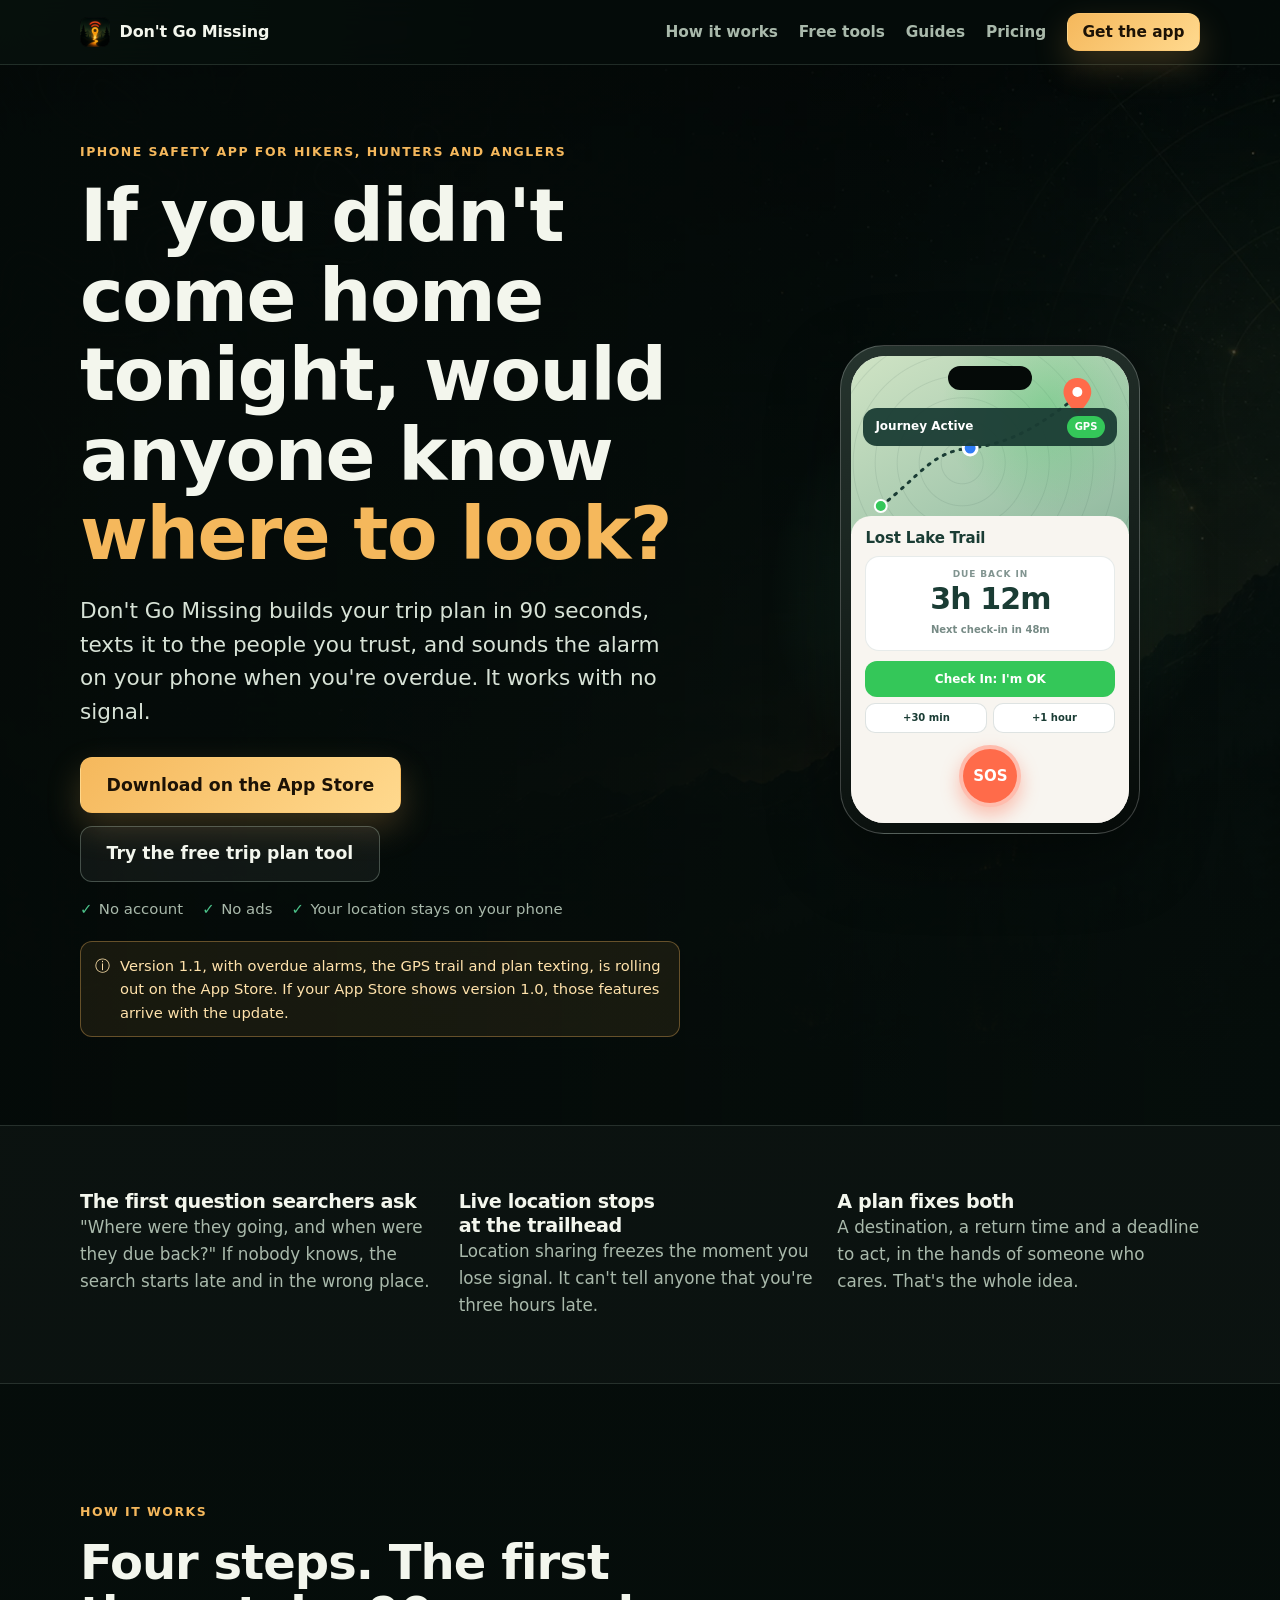
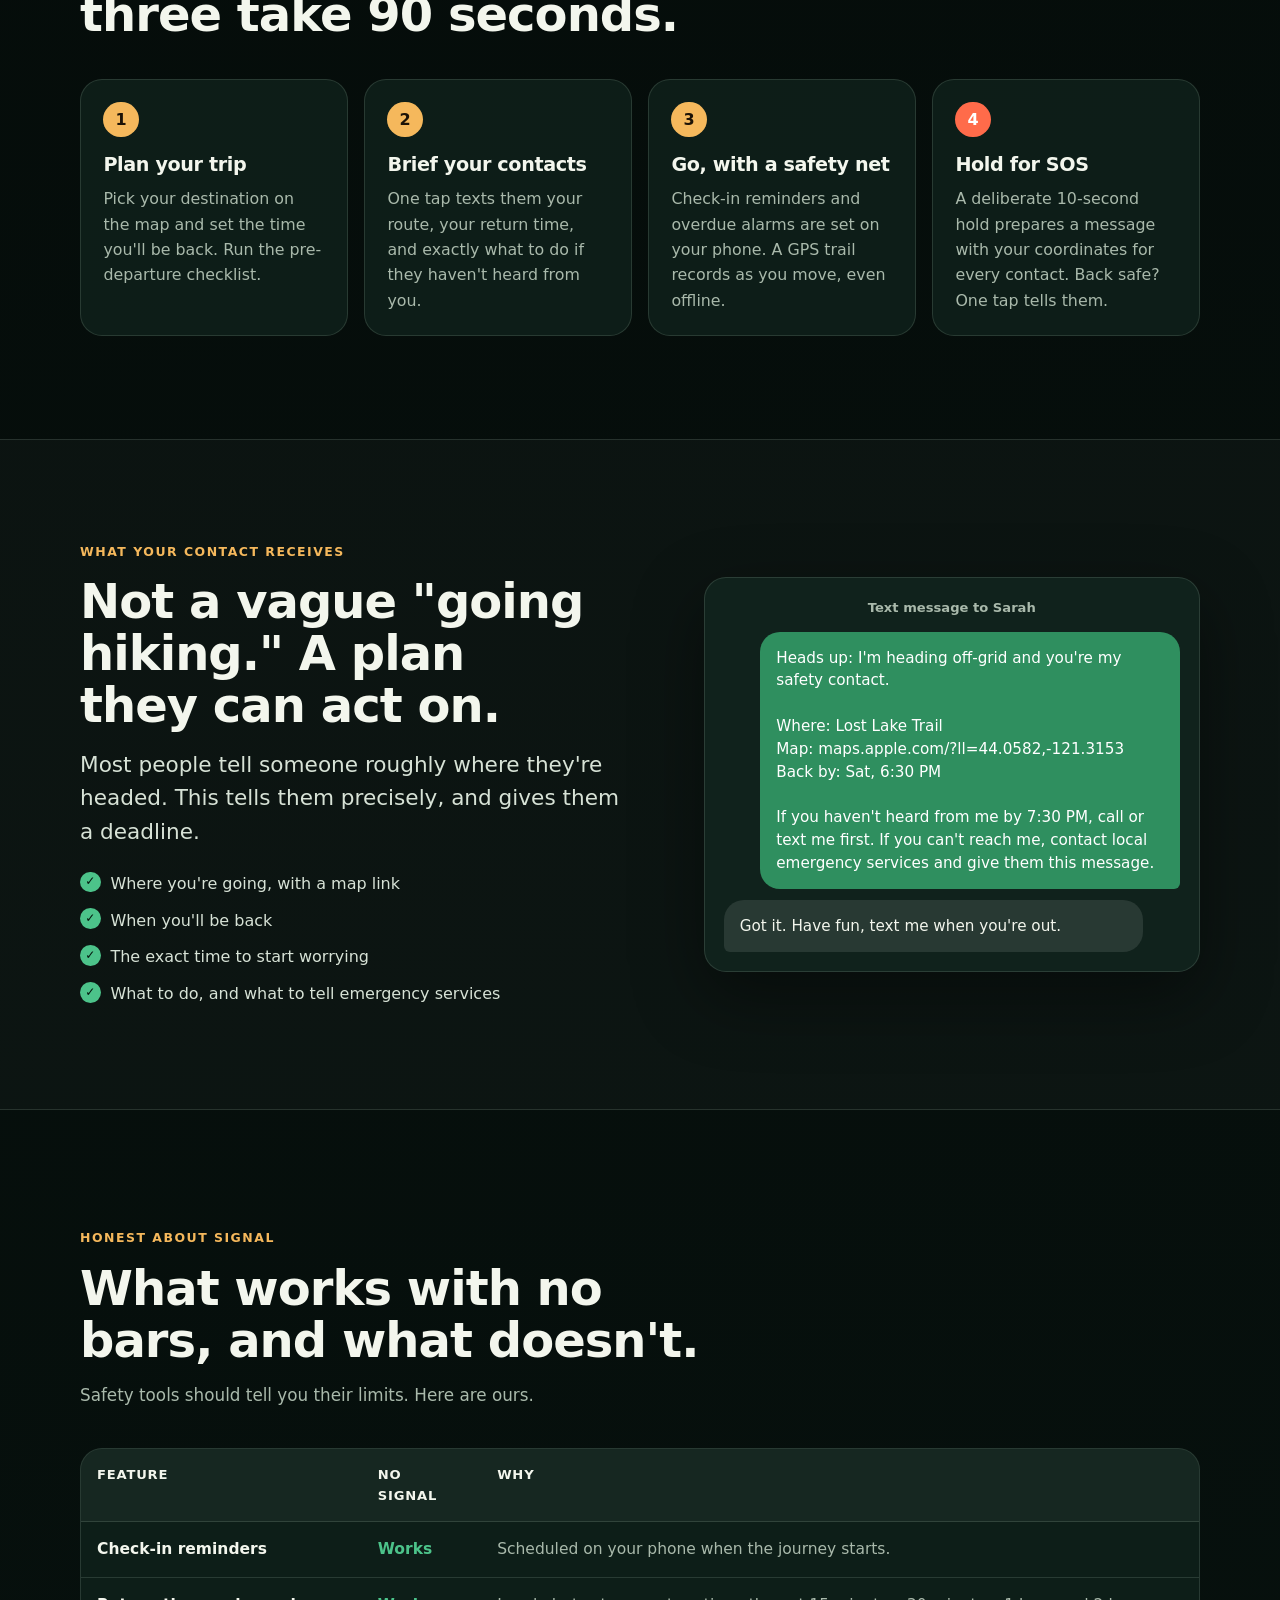
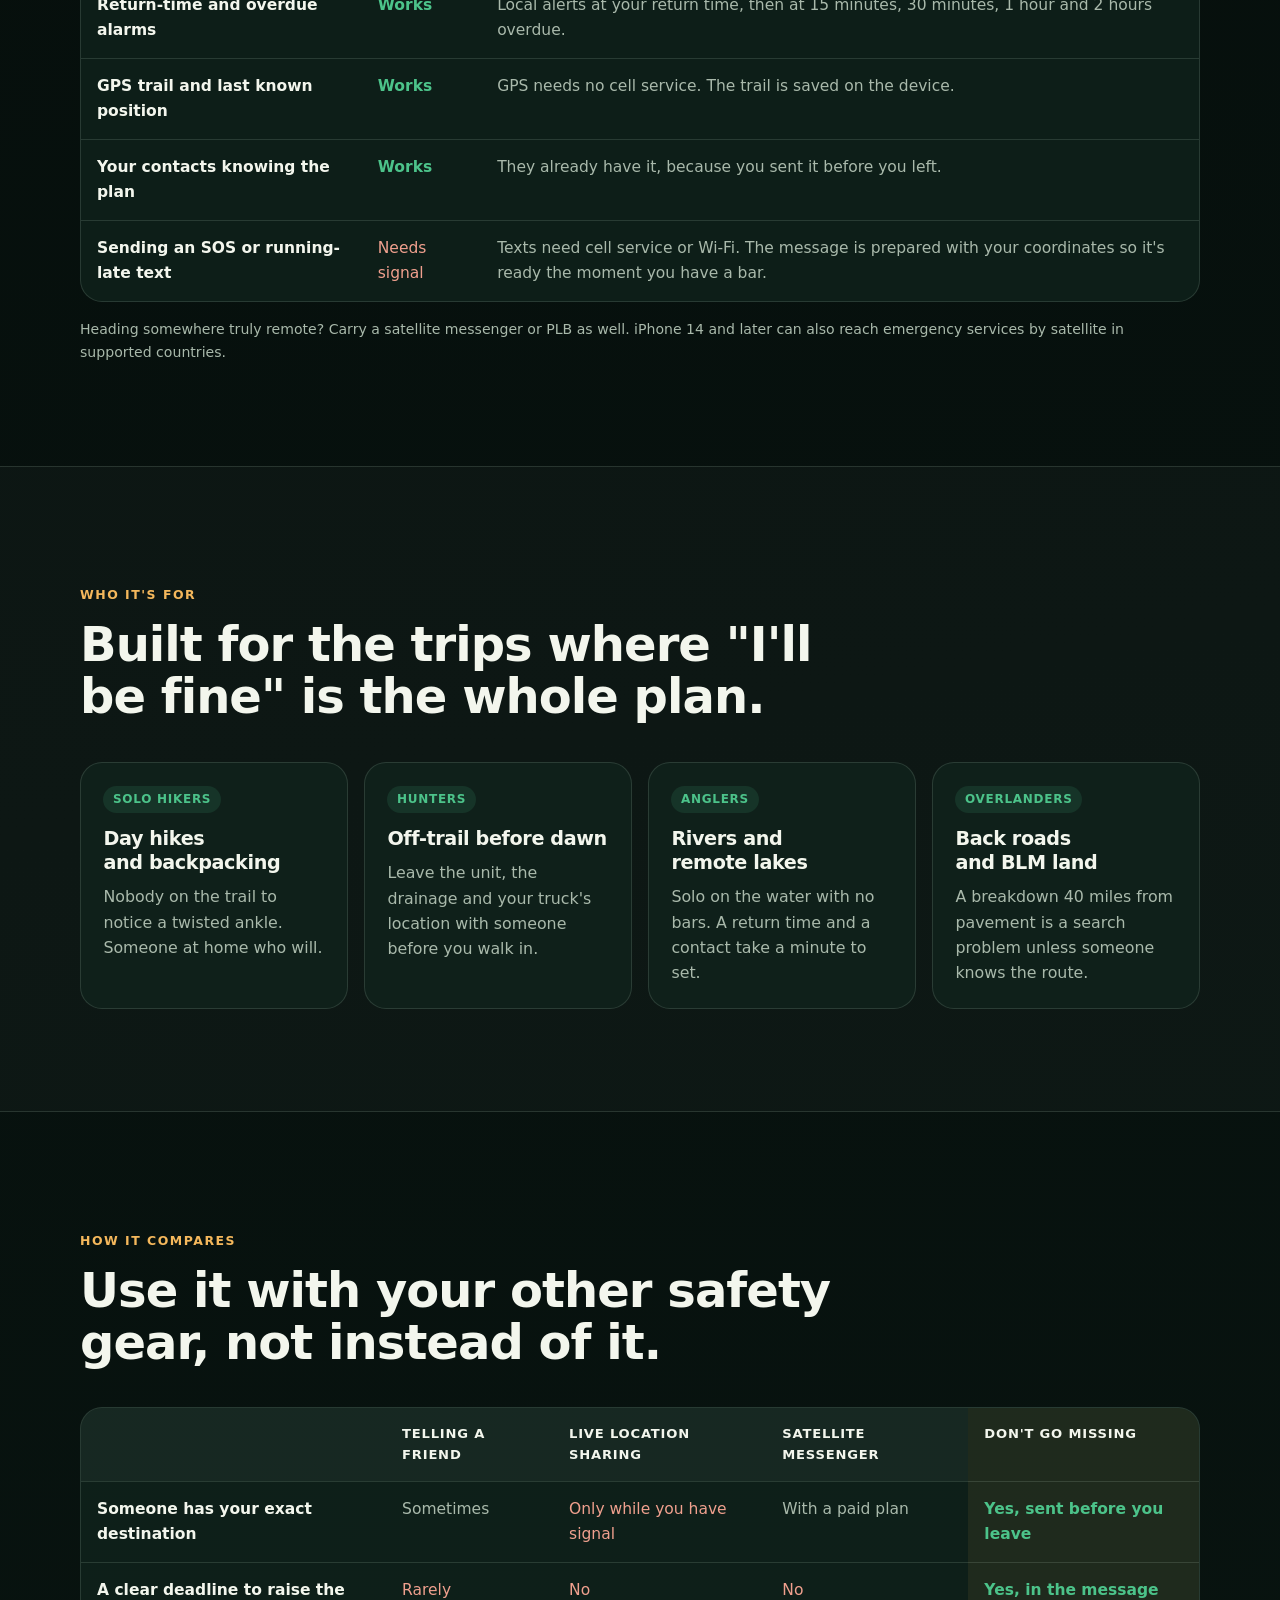
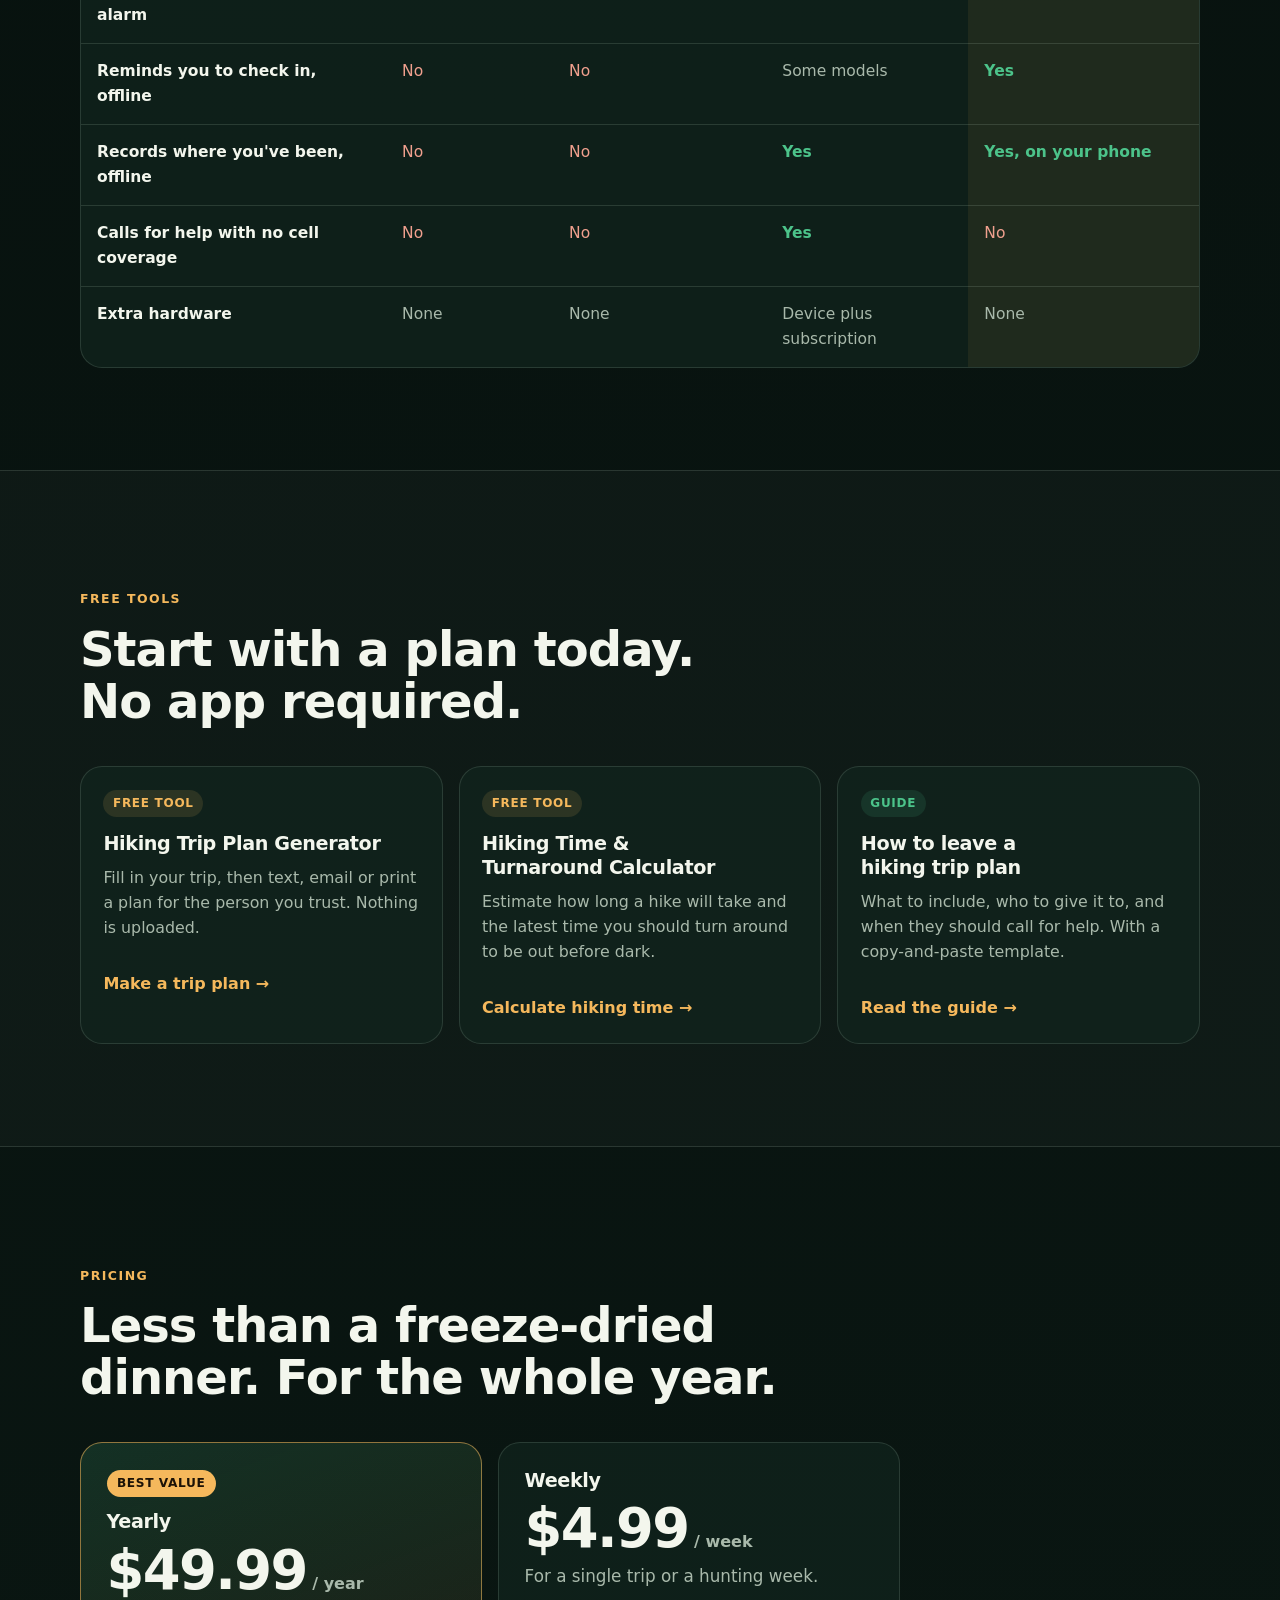
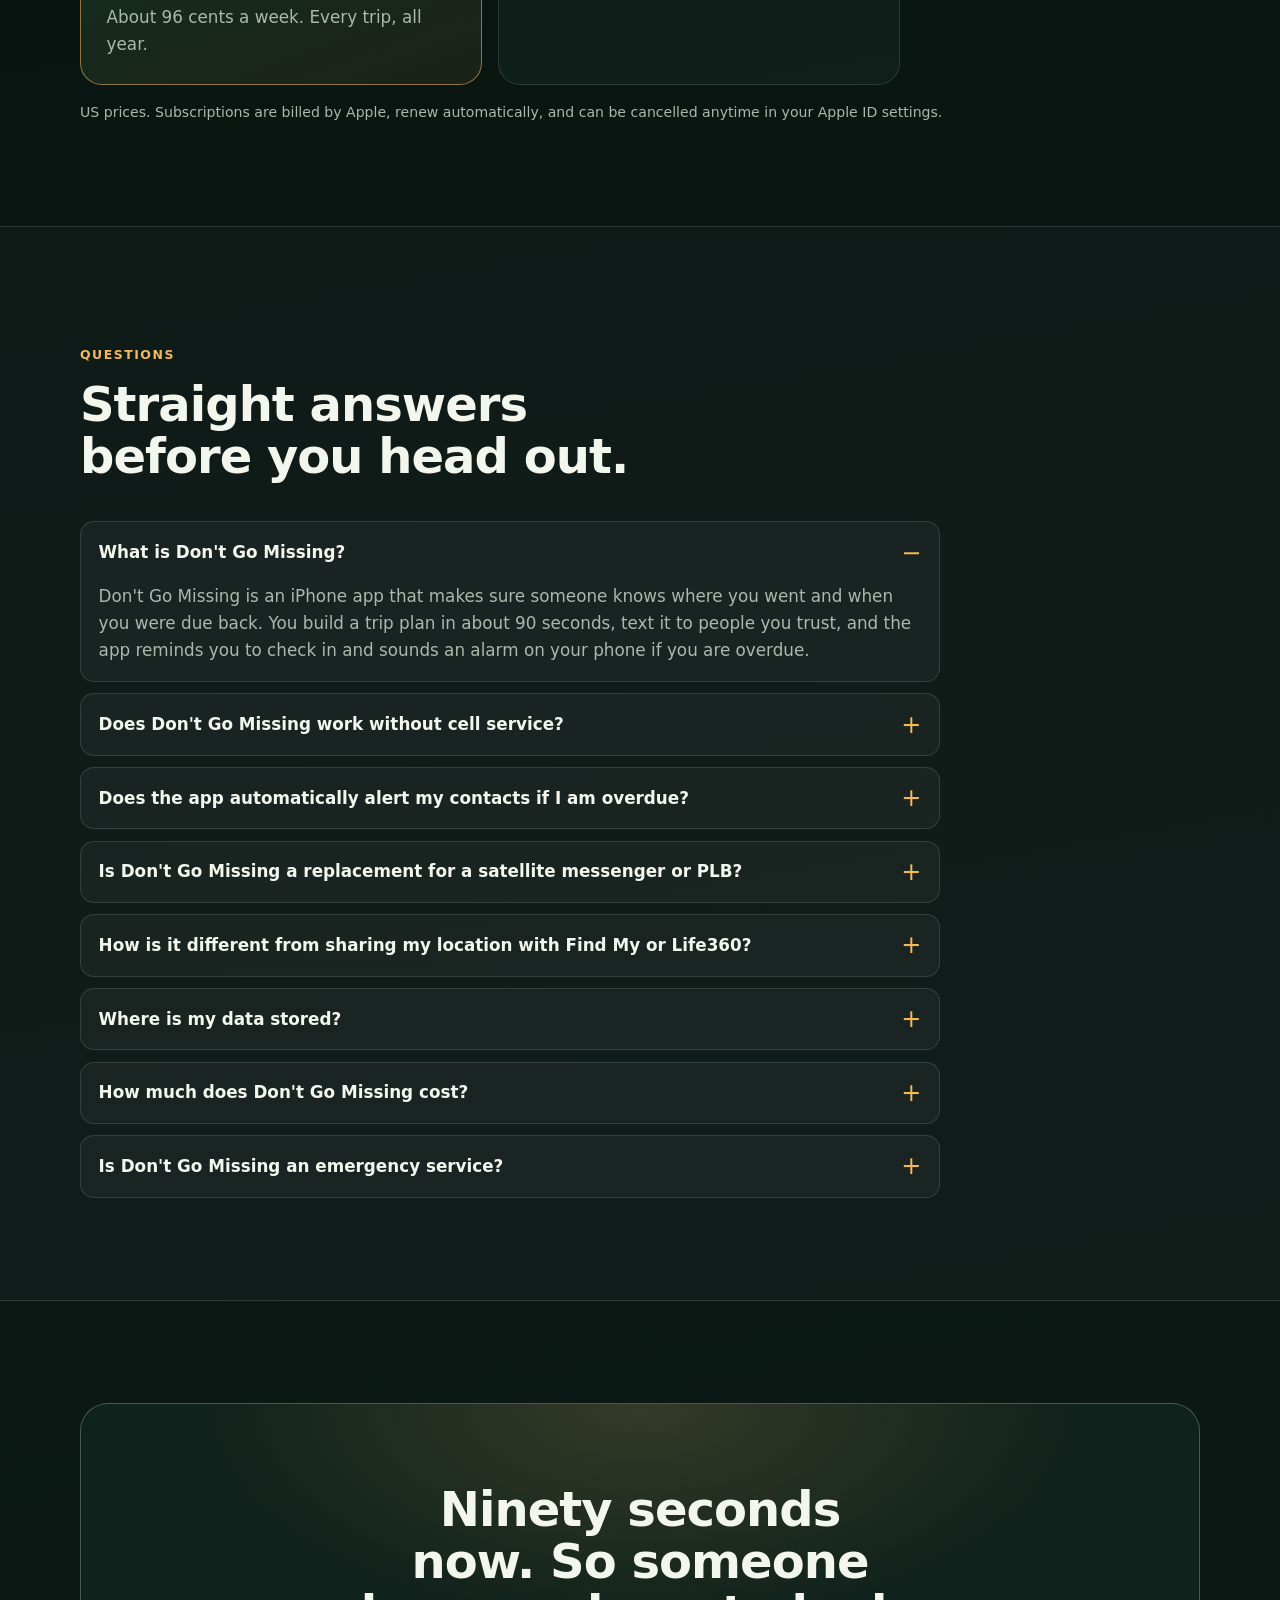
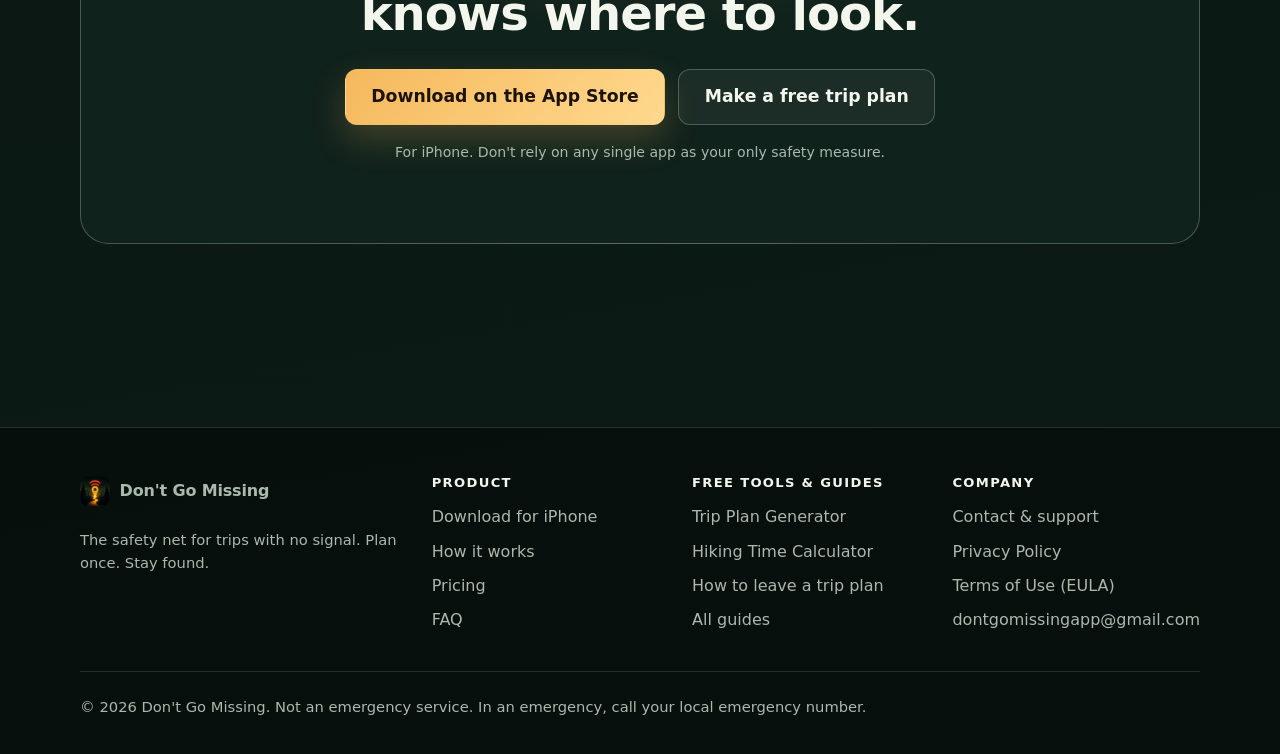
==== index.html @ 546dfff6 "Redesign site, add free tools, first guide, and SEO/AEO foundations - New landing page: benefit-led " ====
<!doctype html>
<html lang="en">
<head>
  <meta charset="utf-8">
  <meta name="viewport" content="width=device-width, initial-scale=1">
  <title>Don't Go Missing: Hiking Safety App with Trip Plans &amp; Overdue Alarms</title>
  <meta name="description" content="Build a trip plan in 90 seconds, text it to people you trust, and get overdue alarms that work with no signal. The iPhone safety app for hikers and hunters.">
  <link rel="canonical" href="https://dontgomissing.com/">
  <meta name="apple-itunes-app" content="app-id=6768712827">
  <meta property="og:site_name" content="Don't Go Missing">
  <meta property="og:title" content="Don't Go Missing: the safety net for trips with no signal">
  <meta property="og:description" content="A 90-second trip plan, texted to the people you trust, with overdue alarms that work offline.">
  <meta property="og:type" content="website">
  <meta property="og:url" content="https://dontgomissing.com/">
  <meta property="og:image" content="https://dontgomissing.com/assets/og-preview.webp">
  <meta property="og:image:width" content="1200">
  <meta property="og:image:height" content="630">
  <meta property="og:image:alt" content="Dark forest trailhead at dusk with a glowing safety beacon">
  <meta name="twitter:card" content="summary_large_image">
  <meta name="twitter:title" content="Don't Go Missing: the safety net for trips with no signal">
  <meta name="twitter:description" content="A 90-second trip plan, texted to the people you trust, with overdue alarms that work offline.">
  <meta name="twitter:image" content="https://dontgomissing.com/assets/og-preview.webp">
  <meta name="theme-color" content="#07110e">
  <link rel="icon" href="/assets/favicon.svg" type="image/svg+xml">
  <link rel="apple-touch-icon" href="/assets/app-icon-180.png">
  <link rel="preload" href="/assets/hero-wilderness-background.webp" as="image" type="image/webp">
  <link rel="stylesheet" href="/assets/styles.css">
  <script type="application/ld+json">
  {
    "@context": "https://schema.org",
    "@graph": [
      {
        "@type": "Organization",
        "@id": "https://dontgomissing.com/#org",
        "name": "Don't Go Missing",
        "url": "https://dontgomissing.com/",
        "logo": "https://dontgomissing.com/assets/app-icon-180.png",
        "email": "dontgomissingapp@gmail.com"
      },
      {
        "@type": "WebSite",
        "@id": "https://dontgomissing.com/#website",
        "name": "Don't Go Missing",
        "url": "https://dontgomissing.com/",
        "publisher": { "@id": "https://dontgomissing.com/#org" }
      },
      {
        "@type": "MobileApplication",
        "@id": "https://dontgomissing.com/#app",
        "name": "Don't Go Missing",
        "operatingSystem": "iOS",
        "applicationCategory": "TravelApplication",
        "description": "An iPhone safety app for hikers, hunters, anglers and off-grid travelers. Build a trip plan, text it to trusted contacts, get check-in reminders and overdue alarms that work without signal, record a GPS trail on the phone, and prepare an SOS message with your coordinates.",
        "url": "https://dontgomissing.com/",
        "downloadUrl": "https://apps.apple.com/us/app/dont-go-missing/id6768712827",
        "installUrl": "https://apps.apple.com/us/app/dont-go-missing/id6768712827",
        "publisher": { "@id": "https://dontgomissing.com/#org" },
        "offers": [
          { "@type": "Offer", "price": "4.99", "priceCurrency": "USD", "description": "Weekly subscription" },
          { "@type": "Offer", "price": "49.99", "priceCurrency": "USD", "description": "Yearly subscription" }
        ]
      },
      {
        "@type": "FAQPage",
        "mainEntity": [
          {
            "@type": "Question",
            "name": "What is Don't Go Missing?",
            "acceptedAnswer": { "@type": "Answer", "text": "Don't Go Missing is an iPhone app that makes sure someone knows where you went and when you were due back. You build a trip plan in about 90 seconds, text it to people you trust, and the app reminds you to check in and sounds an alarm on your phone if you are overdue." }
          },
          {
            "@type": "Question",
            "name": "Does Don't Go Missing work without cell service?",
            "acceptedAnswer": { "@type": "Answer", "text": "Yes for everything on your phone: check-in reminders, the return-time alarm, overdue alerts and the GPS trail are stored and scheduled on the device, so they work with no signal. Sending a text message to your contacts, including an SOS, needs cell service or Wi-Fi." }
          },
          {
            "@type": "Question",
            "name": "Does the app automatically alert my contacts if I am overdue?",
            "acceptedAnswer": { "@type": "Answer", "text": "No. The app has no servers, and iOS does not let apps send text messages silently. Instead, your contacts receive your plan before you leave, including the exact time to start worrying and what to do. If that time passes without hearing from you, they act. Your phone also alerts you so you can check in, extend, or send a running-late text." }
          },
          {
            "@type": "Question",
            "name": "Is Don't Go Missing a replacement for a satellite messenger or PLB?",
            "acceptedAnswer": { "@type": "Answer", "text": "No. A satellite messenger or personal locator beacon can call for help from places with no cell coverage, and this app cannot. Don't Go Missing covers the other half of the problem: making sure someone knows your plan and notices when you are late. Use both on remote trips." }
          },
          {
            "@type": "Question",
            "name": "How is it different from sharing my location with Find My or Life360?",
            "acceptedAnswer": { "@type": "Answer", "text": "Live location sharing stops updating the moment you lose signal, and it does not tell anyone when you were supposed to be back. Don't Go Missing gives your contacts a plan with a destination, a return time and a deadline to act, and it keeps a GPS trail on your phone while you are offline." }
          },
          {
            "@type": "Question",
            "name": "Where is my data stored?",
            "acceptedAnswer": { "@type": "Answer", "text": "On your iPhone. There is no account and no cloud sync. Your trips, contacts and GPS trail stay on the device unless you choose to send a message." }
          },
          {
            "@type": "Question",
            "name": "How much does Don't Go Missing cost?",
            "acceptedAnswer": { "@type": "Answer", "text": "Don't Go Missing is a subscription: $4.99 per week or $49.99 per year in the United States. Billing is handled by Apple and you can cancel anytime in your Apple ID subscription settings." }
          },
          {
            "@type": "Question",
            "name": "Is Don't Go Missing an emergency service?",
            "acceptedAnswer": { "@type": "Answer", "text": "No. It is a planning and alerting tool, not an emergency service, and it cannot guarantee rescue. In an emergency with signal, call your local emergency number first." }
          }
        ]
      }
    ]
  }
  </script>
</head>
<body class="has-sticky-cta">
  <a class="skip-link" href="#main">Skip to content</a>

  <header class="site-header">
    <div class="wrap">
      <a class="brand" href="/" aria-label="Don't Go Missing home">
        <img src="/assets/app-icon-80.png" alt="" width="30" height="30">
        <span>Don't Go Missing</span>
      </a>
      <nav class="nav" aria-label="Primary">
        <a href="#how">How it works</a>
        <a href="/tools/">Free tools</a>
        <a href="/guides/">Guides</a>
        <a href="#pricing">Pricing</a>
        <a class="button button-primary button-small" href="https://apps.apple.com/us/app/dont-go-missing/id6768712827">Get the app</a>
      </nav>
    </div>
  </header>

  <main id="main">
    <section class="hero">
      <div class="wrap">
        <div>
          <p class="eyebrow">iPhone safety app for hikers, hunters and anglers</p>
          <h1>If you didn't come home tonight, would anyone know <em>where to look?</em></h1>
          <p class="lead">Don't Go Missing builds your trip plan in 90 seconds, texts it to the people you trust, and sounds the alarm on your phone when you're overdue. It works with no signal.</p>
          <div class="cta-row">
            <a class="button button-primary button-large" href="https://apps.apple.com/us/app/dont-go-missing/id6768712827">Download on the App Store</a>
            <a class="button button-secondary button-large" href="/tools/trip-plan/">Try the free trip plan tool</a>
          </div>
          <ul class="trust-line">
            <li>No account</li>
            <li>No ads</li>
            <li>Your location stays on your phone</li>
          </ul>
          <p class="release-note"><span aria-hidden="true">&#9432;</span><span>Version 1.1, with overdue alarms, the GPS trail and plan texting, is rolling out on the App Store. If your App Store shows version 1.0, those features arrive with the update.</span></p>
        </div>

        <div class="phone-stage" role="img" aria-label="The app during a journey: a countdown showing due back in 3 hours 12 minutes, a check-in button, buttons to add time, and a hold-to-send SOS button">
          <div class="phone" aria-hidden="true">
            <div class="app-screen">
              <div class="app-map">
                <svg viewBox="0 0 280 178" fill="none" preserveAspectRatio="none">
                  <path d="M30 150 C 70 120, 80 96, 120 92 S 190 70, 228 40" stroke="#1a3c34" stroke-width="3" stroke-dasharray="2 7" stroke-linecap="round"/>
                  <circle cx="30" cy="150" r="6" fill="#34c759" stroke="#fff" stroke-width="2"/>
                  <circle cx="120" cy="92" r="7" fill="#2f7cf6" stroke="#fff" stroke-width="3"/>
                  <path d="M228 22c-8 0-14 6-14 14 0 10 14 22 14 22s14-12 14-22c0-8-6-14-14-14z" fill="#ff6b4a"/>
                  <circle cx="228" cy="36" r="5" fill="#fff"/>
                </svg>
                <div class="app-pill"><span>Journey Active</span><span>GPS</span></div>
              </div>
              <div class="app-sheet">
                <h4>Lost Lake Trail</h4>
                <div class="app-countdown">
                  <small>Due back in</small>
                  <b>3h 12m</b>
                  <span>Next check-in in 48m</span>
                </div>
                <div class="app-btn">Check In: I'm OK</div>
                <div class="app-row"><div>+30 min</div><div>+1 hour</div></div>
                <div class="app-sos">SOS</div>
              </div>
            </div>
          </div>
        </div>
      </div>
    </section>

    <section class="section-tight band">
      <div class="wrap grid grid-3">
        <div>
          <h3>The first question searchers ask</h3>
          <p>"Where were they going, and when were they due back?" If nobody knows, the search starts late and in the wrong place.</p>
        </div>
        <div>
          <h3>Live location stops at the trailhead</h3>
          <p>Location sharing freezes the moment you lose signal. It can't tell anyone that you're three hours late.</p>
        </div>
        <div>
          <h3>A plan fixes both</h3>
          <p>A destination, a return time and a deadline to act, in the hands of someone who cares. That's the whole idea.</p>
        </div>
      </div>
    </section>

    <section class="section" id="how">
      <div class="wrap">
        <div class="section-heading">
          <p class="eyebrow">How it works</p>
          <h2>Four steps. The first three take 90 seconds.</h2>
        </div>
        <div class="grid grid-4">
          <article class="card">
            <span class="step-number">1</span>
            <h3>Plan your trip</h3>
            <p>Pick your destination on the map and set the time you'll be back. Run the pre-departure checklist.</p>
          </article>
          <article class="card">
            <span class="step-number">2</span>
            <h3>Brief your contacts</h3>
            <p>One tap texts them your route, your return time, and exactly what to do if they haven't heard from you.</p>
          </article>
          <article class="card">
            <span class="step-number">3</span>
            <h3>Go, with a safety net</h3>
            <p>Check-in reminders and overdue alarms are set on your phone. A GPS trail records as you move, even offline.</p>
          </article>
          <article class="card">
            <span class="step-number red">4</span>
            <h3>Hold for SOS</h3>
            <p>A deliberate 10-second hold prepares a message with your coordinates for every contact. Back safe? One tap tells them.</p>
          </article>
        </div>
      </div>
    </section>

    <section class="section band">
      <div class="wrap split">
        <div>
          <p class="eyebrow">What your contact receives</p>
          <h2>Not a vague "going hiking." A plan they can act on.</h2>
          <p class="lead" style="margin-top:1rem">Most people tell someone roughly where they're headed. This tells them precisely, and gives them a deadline.</p>
          <ul class="check-list">
            <li>Where you're going, with a map link</li>
            <li>When you'll be back</li>
            <li>The exact time to start worrying</li>
            <li>What to do, and what to tell emergency services</li>
          </ul>
        </div>
        <div class="message-demo" role="img" aria-label="Example text message sent to a trusted contact with destination, map link, return time and instructions">
          <p class="meta">Text message to Sarah</p>
          <div class="bubble">Heads up: I'm heading off-grid and you're my safety contact.

Where: Lost Lake Trail
Map: maps.apple.com/?ll=44.0582,-121.3153
Back by: Sat, 6:30 PM

If you haven't heard from me by 7:30 PM, call or text me first. If you can't reach me, contact local emergency services and give them this message.</div>
          <div class="bubble reply">Got it. Have fun, text me when you're out.</div>
        </div>
      </div>
    </section>

    <section class="section">
      <div class="wrap">
        <div class="section-heading">
          <p class="eyebrow">Honest about signal</p>
          <h2>What works with no bars, and what doesn't.</h2>
          <p>Safety tools should tell you their limits. Here are ours.</p>
        </div>
        <div class="table-scroll">
          <table>
            <thead>
              <tr><th scope="col">Feature</th><th scope="col">No signal</th><th scope="col">Why</th></tr>
            </thead>
            <tbody>
              <tr><th scope="row">Check-in reminders</th><td class="yes">Works</td><td>Scheduled on your phone when the journey starts.</td></tr>
              <tr><th scope="row">Return-time and overdue alarms</th><td class="yes">Works</td><td>Local alerts at your return time, then at 15 minutes, 30 minutes, 1 hour and 2 hours overdue.</td></tr>
              <tr><th scope="row">GPS trail and last known position</th><td class="yes">Works</td><td>GPS needs no cell service. The trail is saved on the device.</td></tr>
              <tr><th scope="row">Your contacts knowing the plan</th><td class="yes">Works</td><td>They already have it, because you sent it before you left.</td></tr>
              <tr><th scope="row">Sending an SOS or running-late text</th><td class="no">Needs signal</td><td>Texts need cell service or Wi-Fi. The message is prepared with your coordinates so it's ready the moment you have a bar.</td></tr>
            </tbody>
          </table>
        </div>
        <p class="fine-print" style="margin-top:1rem">Heading somewhere truly remote? Carry a satellite messenger or PLB as well. iPhone 14 and later can also reach emergency services by satellite in supported countries.</p>
      </div>
    </section>

    <section class="section band">
      <div class="wrap">
        <div class="section-heading">
          <p class="eyebrow">Who it's for</p>
          <h2>Built for the trips where "I'll be fine" is the whole plan.</h2>
        </div>
        <div class="grid grid-4">
          <article class="card">
            <span class="tag">Solo hikers</span>
            <h3>Day hikes and backpacking</h3>
            <p>Nobody on the trail to notice a twisted ankle. Someone at home who will.</p>
          </article>
          <article class="card">
            <span class="tag">Hunters</span>
            <h3>Off-trail before dawn</h3>
            <p>Leave the unit, the drainage and your truck's location with someone before you walk in.</p>
          </article>
          <article class="card">
            <span class="tag">Anglers</span>
            <h3>Rivers and remote lakes</h3>
            <p>Solo on the water with no bars. A return time and a contact take a minute to set.</p>
          </article>
          <article class="card">
            <span class="tag">Overlanders</span>
            <h3>Back roads and BLM land</h3>
            <p>A breakdown 40 miles from pavement is a search problem unless someone knows the route.</p>
          </article>
        </div>
      </div>
    </section>

    <section class="section">
      <div class="wrap">
        <div class="section-heading">
          <p class="eyebrow">How it compares</p>
          <h2>Use it with your other safety gear, not instead of it.</h2>
        </div>
        <div class="table-scroll">
          <table>
            <thead>
              <tr>
                <th scope="col"></th>
                <th scope="col">Telling a friend</th>
                <th scope="col">Live location sharing</th>
                <th scope="col">Satellite messenger</th>
                <th scope="col" class="highlight">Don't Go Missing</th>
              </tr>
            </thead>
            <tbody>
              <tr><th scope="row">Someone has your exact destination</th><td>Sometimes</td><td class="no">Only while you have signal</td><td>With a paid plan</td><td class="yes highlight">Yes, sent before you leave</td></tr>
              <tr><th scope="row">A clear deadline to raise the alarm</th><td class="no">Rarely</td><td class="no">No</td><td class="no">No</td><td class="yes highlight">Yes, in the message</td></tr>
              <tr><th scope="row">Reminds you to check in, offline</th><td class="no">No</td><td class="no">No</td><td>Some models</td><td class="yes highlight">Yes</td></tr>
              <tr><th scope="row">Records where you've been, offline</th><td class="no">No</td><td class="no">No</td><td class="yes">Yes</td><td class="yes highlight">Yes, on your phone</td></tr>
              <tr><th scope="row">Calls for help with no cell coverage</th><td class="no">No</td><td class="no">No</td><td class="yes">Yes</td><td class="no highlight">No</td></tr>
              <tr><th scope="row">Extra hardware</th><td>None</td><td>None</td><td>Device plus subscription</td><td class="highlight">None</td></tr>
            </tbody>
          </table>
        </div>
      </div>
    </section>

    <section class="section band">
      <div class="wrap">
        <div class="section-heading">
          <p class="eyebrow">Free tools</p>
          <h2>Start with a plan today. No app required.</h2>
        </div>
        <div class="grid grid-3">
          <a class="card card-link" href="/tools/trip-plan/">
            <span class="tag amber">Free tool</span>
            <h3>Hiking Trip Plan Generator</h3>
            <p>Fill in your trip, then text, email or print a plan for the person you trust. Nothing is uploaded.</p>
            <span class="arrow">Make a trip plan &rarr;</span>
          </a>
          <a class="card card-link" href="/tools/hiking-time-calculator/">
            <span class="tag amber">Free tool</span>
            <h3>Hiking Time &amp; Turnaround Calculator</h3>
            <p>Estimate how long a hike will take and the latest time you should turn around to be out before dark.</p>
            <span class="arrow">Calculate hiking time &rarr;</span>
          </a>
          <a class="card card-link" href="/guides/hiking-trip-plan/">
            <span class="tag">Guide</span>
            <h3>How to leave a hiking trip plan</h3>
            <p>What to include, who to give it to, and when they should call for help. With a copy-and-paste template.</p>
            <span class="arrow">Read the guide &rarr;</span>
          </a>
        </div>
      </div>
    </section>

    <section class="section" id="pricing">
      <div class="wrap">
        <div class="section-heading">
          <p class="eyebrow">Pricing</p>
          <h2>Less than a freeze-dried dinner. For the whole year.</h2>
        </div>
        <div class="grid grid-2" style="max-width:820px">
          <article class="price-card featured">
            <p class="badge">Best value</p>
            <h3>Yearly</h3>
            <p class="price">$49.99<span> / year</span></p>
            <p>About 96 cents a week. Every trip, all year.</p>
          </article>
          <article class="price-card">
            <h3>Weekly</h3>
            <p class="price">$4.99<span> / week</span></p>
            <p>For a single trip or a hunting week.</p>
          </article>
        </div>
        <p class="fine-print" style="margin-top:1rem">US prices. Subscriptions are billed by Apple, renew automatically, and can be cancelled anytime in your Apple ID settings.</p>
      </div>
    </section>

    <section class="section band" id="faq">
      <div class="wrap">
        <div class="section-heading">
          <p class="eyebrow">Questions</p>
          <h2>Straight answers before you head out.</h2>
        </div>
        <div class="faq-list">
          <details open>
            <summary>What is Don't Go Missing?</summary>
            <p>Don't Go Missing is an iPhone app that makes sure someone knows where you went and when you were due back. You build a trip plan in about 90 seconds, text it to people you trust, and the app reminds you to check in and sounds an alarm on your phone if you are overdue.</p>
          </details>
          <details>
            <summary>Does Don't Go Missing work without cell service?</summary>
            <p>Yes for everything on your phone: check-in reminders, the return-time alarm, overdue alerts and the GPS trail are stored and scheduled on the device, so they work with no signal. Sending a text message to your contacts, including an SOS, needs cell service or Wi-Fi.</p>
          </details>
          <details>
            <summary>Does the app automatically alert my contacts if I am overdue?</summary>
            <p>No. The app has no servers, and iOS does not let apps send text messages silently. Instead, your contacts receive your plan before you leave, including the exact time to start worrying and what to do. If that time passes without hearing from you, they act. Your phone also alerts you so you can check in, extend, or send a running-late text.</p>
          </details>
          <details>
            <summary>Is Don't Go Missing a replacement for a satellite messenger or PLB?</summary>
            <p>No. A satellite messenger or personal locator beacon can call for help from places with no cell coverage, and this app cannot. Don't Go Missing covers the other half of the problem: making sure someone knows your plan and notices when you are late. Use both on remote trips.</p>
          </details>
          <details>
            <summary>How is it different from sharing my location with Find My or Life360?</summary>
            <p>Live location sharing stops updating the moment you lose signal, and it does not tell anyone when you were supposed to be back. Don't Go Missing gives your contacts a plan with a destination, a return time and a deadline to act, and it keeps a GPS trail on your phone while you are offline.</p>
          </details>
          <details>
            <summary>Where is my data stored?</summary>
            <p>On your iPhone. There is no account and no cloud sync. Your trips, contacts and GPS trail stay on the device unless you choose to send a message. Read the <a href="/privacy/">Privacy Policy</a>.</p>
          </details>
          <details>
            <summary>How much does Don't Go Missing cost?</summary>
            <p>Don't Go Missing is a subscription: $4.99 per week or $49.99 per year in the United States. Billing is handled by Apple and you can cancel anytime in your Apple ID subscription settings.</p>
          </details>
          <details>
            <summary>Is Don't Go Missing an emergency service?</summary>
            <p>No. It is a planning and alerting tool, not an emergency service, and it cannot guarantee rescue. In an emergency with signal, call your local emergency number first.</p>
          </details>
        </div>
      </div>
    </section>

    <section class="section">
      <div class="wrap">
        <div class="final-cta">
          <h2>Ninety seconds now. So someone knows where to look.</h2>
          <div class="cta-row">
            <a class="button button-primary button-large" href="https://apps.apple.com/us/app/dont-go-missing/id6768712827">Download on the App Store</a>
            <a class="button button-secondary button-large" href="/tools/trip-plan/">Make a free trip plan</a>
          </div>
          <p class="fine-print">For iPhone. Don't rely on any single app as your only safety measure.</p>
        </div>
      </div>
    </section>
  </main>

  <footer class="site-footer">
    <div class="wrap">
      <div class="footer-grid">
        <div>
          <a class="brand" href="/"><img src="/assets/app-icon-80.png" alt="" width="30" height="30"><span>Don't Go Missing</span></a>
          <p style="margin-top:0.9rem">The safety net for trips with no signal. Plan once. Stay found.</p>
        </div>
        <div>
          <h4>Product</h4>
          <ul>
            <li><a href="https://apps.apple.com/us/app/dont-go-missing/id6768712827">Download for iPhone</a></li>
            <li><a href="/#how">How it works</a></li>
            <li><a href="/#pricing">Pricing</a></li>
            <li><a href="/#faq">FAQ</a></li>
          </ul>
        </div>
        <div>
          <h4>Free tools &amp; guides</h4>
          <ul>
            <li><a href="/tools/trip-plan/">Trip Plan Generator</a></li>
            <li><a href="/tools/hiking-time-calculator/">Hiking Time Calculator</a></li>
            <li><a href="/guides/hiking-trip-plan/">How to leave a trip plan</a></li>
            <li><a href="/guides/">All guides</a></li>
          </ul>
        </div>
        <div>
          <h4>Company</h4>
          <ul>
            <li><a href="/contact/">Contact &amp; support</a></li>
            <li><a href="/privacy/">Privacy Policy</a></li>
            <li><a href="https://www.apple.com/legal/internet-services/itunes/dev/stdeula/">Terms of Use (EULA)</a></li>
            <li><a href="mailto:dontgomissingapp@gmail.com">dontgomissingapp@gmail.com</a></li>
          </ul>
        </div>
      </div>
      <p class="footer-bottom">&copy; 2026 Don't Go Missing. Not an emergency service. In an emergency, call your local emergency number.</p>
    </div>
  </footer>

  <div class="sticky-cta">
    <p>Plan once. Stay found.</p>
    <a class="button button-primary button-small" href="https://apps.apple.com/us/app/dont-go-missing/id6768712827">Get the app</a>
  </div>
</body>
</html>
---- assets/styles.css ----
/* Don't Go Missing — site styles. Static, no build step, no external requests. */

:root {
  color-scheme: dark;
  --bg: #07110e;
  --bg-raised: #0d1b16;
  --panel: rgba(17, 36, 30, 0.72);
  --panel-solid: #10221c;
  --line: rgba(205, 231, 211, 0.14);
  --line-strong: rgba(205, 231, 211, 0.28);
  --text: #f3f6ed;
  --text-soft: #d7e2d6;
  --muted: #a9b9ab;
  --pine: #245c45;
  --green: #4cc38a;
  --amber: #f5b85c;
  --amber-ink: #1c1206;
  --red: #ff6b4a;
  --red-deep: #c93a22;
  /* Colours of the app's own light UI, used inside the phone mockup */
  --app-bg: #f8f5f0;
  --app-ink: #1a3c34;
  --app-green: #34c759;
  --app-risk: #ff6b4a;
  --radius: 14px;
  --radius-lg: 22px;
  --shadow: 0 24px 70px rgba(0, 0, 0, 0.42);
  --wrap: 1120px;
  font-family: ui-sans-serif, system-ui, -apple-system, BlinkMacSystemFont, "Segoe UI", Roboto, "Helvetica Neue", Arial, sans-serif;
}

*,
*::before,
*::after {
  box-sizing: border-box;
}

html {
  scroll-behavior: smooth;
  -webkit-text-size-adjust: 100%;
}

body {
  margin: 0;
  min-width: 320px;
  color: var(--text);
  background:
    radial-gradient(60rem 40rem at 85% -10%, rgba(255, 107, 74, 0.1), transparent 60%),
    radial-gradient(50rem 36rem at 0% 0%, rgba(76, 195, 138, 0.14), transparent 60%),
    linear-gradient(170deg, #040a08 0%, var(--bg) 45%, #0c1a15 100%);
  line-height: 1.6;
}

img {
  max-width: 100%;
  height: auto;
}

a {
  color: inherit;
}

h1,
h2,
h3,
h4 {
  margin: 0;
  letter-spacing: -0.02em;
  line-height: 1.08;
  text-wrap: balance;
}

h1 {
  font-size: clamp(2.5rem, 6.2vw, 4.6rem);
  font-weight: 850;
}

h2 {
  font-size: clamp(1.9rem, 3.8vw, 3rem);
  font-weight: 800;
}

h3 {
  font-size: 1.2rem;
  font-weight: 750;
  line-height: 1.25;
}

p {
  margin: 0 0 1rem;
  color: var(--muted);
  font-size: 1.05rem;
}

p:last-child {
  margin-bottom: 0;
}

strong {
  color: var(--text);
}

:focus-visible {
  outline: 3px solid var(--amber);
  outline-offset: 3px;
  border-radius: 6px;
}

.skip-link {
  position: absolute;
  left: 1rem;
  top: -4rem;
  z-index: 100;
  padding: 0.7rem 1rem;
  border-radius: 10px;
  color: var(--amber-ink);
  background: var(--amber);
  font-weight: 800;
}

.skip-link:focus {
  top: 1rem;
}

.wrap {
  width: min(var(--wrap), calc(100% - 2.5rem));
  margin-inline: auto;
}

.eyebrow {
  margin: 0 0 0.9rem;
  color: var(--amber);
  font-size: 0.78rem;
  font-weight: 800;
  letter-spacing: 0.12em;
  text-transform: uppercase;
}

.lead {
  color: var(--text-soft);
  font-size: clamp(1.12rem, 1.9vw, 1.35rem);
  line-height: 1.55;
}

/* ---------- Header ---------- */

.site-header {
  position: sticky;
  top: 0;
  z-index: 40;
  border-bottom: 1px solid var(--line);
  background: rgba(5, 13, 10, 0.82);
  backdrop-filter: blur(16px);
  -webkit-backdrop-filter: blur(16px);
}

.site-header .wrap {
  display: flex;
  align-items: center;
  justify-content: space-between;
  gap: 1rem;
  min-height: 64px;
}

.brand {
  display: inline-flex;
  align-items: center;
  gap: 0.6rem;
  font-weight: 850;
  letter-spacing: -0.01em;
  text-decoration: none;
  white-space: nowrap;
}

.brand img {
  width: 30px;
  height: 30px;
  border-radius: 8px;
}

.brand-mark {
  width: 1.1rem;
  height: 1.1rem;
  border: 2px solid var(--amber);
  border-radius: 50%;
  box-shadow: 0 0 0 5px rgba(245, 184, 92, 0.1), inset 0 0 0 4px rgba(255, 107, 74, 0.35);
}

.nav {
  display: flex;
  align-items: center;
  gap: 0.3rem 1.3rem;
  flex-wrap: wrap;
  justify-content: flex-end;
}

.nav a {
  color: var(--muted);
  font-size: 0.96rem;
  font-weight: 600;
  text-decoration: none;
}

.nav a:hover,
.nav a[aria-current="page"] {
  color: var(--text);
}

.nav .button {
  color: var(--amber-ink);
}

/* ---------- Buttons ---------- */

.button {
  display: inline-flex;
  align-items: center;
  justify-content: center;
  gap: 0.55rem;
  min-height: 3rem;
  padding: 0.8rem 1.25rem;
  border: 1px solid transparent;
  border-radius: 12px;
  font: inherit;
  font-weight: 800;
  line-height: 1.2;
  text-align: center;
  text-decoration: none;
  cursor: pointer;
  transition: transform 0.15s ease, box-shadow 0.15s ease, background-color 0.15s ease;
}

.button:hover {
  transform: translateY(-1px);
}

.button:active {
  transform: translateY(0);
}

.button-primary {
  color: var(--amber-ink);
  background: linear-gradient(135deg, var(--amber), #ffd98e);
  box-shadow: 0 14px 34px rgba(245, 184, 92, 0.22);
}

.button-secondary {
  color: var(--text);
  border-color: var(--line-strong);
  background: rgba(255, 255, 255, 0.05);
}

.button-green {
  color: #04140c;
  background: linear-gradient(135deg, var(--green), #8be3b6);
}

.button-small {
  min-height: 2.4rem;
  padding: 0.5rem 0.9rem;
  font-size: 0.92rem;
}

.button-large {
  min-height: 3.5rem;
  padding: 0.95rem 1.6rem;
  font-size: 1.08rem;
}

.button[disabled] {
  opacity: 0.5;
  cursor: not-allowed;
  transform: none;
}

.cta-row {
  display: flex;
  flex-wrap: wrap;
  gap: 0.8rem;
  margin: 1.8rem 0 1rem;
}

.trust-line {
  display: flex;
  flex-wrap: wrap;
  gap: 0.4rem 1.2rem;
  margin: 0;
  padding: 0;
  list-style: none;
  color: var(--muted);
  font-size: 0.93rem;
}

.trust-line li::before {
  content: "\2713";
  margin-right: 0.4rem;
  color: var(--green);
  font-weight: 900;
}

.fine-print {
  font-size: 0.88rem;
  color: var(--muted);
}

/* ---------- Sections ---------- */

.section {
  padding: clamp(3.5rem, 8vw, 6.5rem) 0;
}

.section-tight {
  padding: clamp(2.5rem, 5vw, 4rem) 0;
}

.section-heading {
  max-width: 760px;
  margin-bottom: 2.4rem;
}

.section-heading p {
  margin-top: 1rem;
}

.band {
  border-block: 1px solid var(--line);
  background: rgba(255, 255, 255, 0.025);
}

.center {
  text-align: center;
}

.center .section-heading,
.section-heading.center {
  margin-inline: auto;
}

/* ---------- Hero ---------- */

.hero {
  position: relative;
  isolation: isolate;
  overflow: hidden;
  padding: clamp(2.5rem, 6vw, 5rem) 0 clamp(3rem, 7vw, 5.5rem);
}

.hero::before {
  content: "";
  position: absolute;
  inset: 0;
  z-index: -1;
  background:
    linear-gradient(90deg, rgba(4, 10, 8, 0.94) 0%, rgba(4, 10, 8, 0.78) 48%, rgba(4, 10, 8, 0.5) 100%),
    linear-gradient(180deg, rgba(4, 10, 8, 0.1), var(--bg) 96%),
    url("/assets/hero-wilderness-background.webp") center / cover no-repeat;
}

.hero .wrap {
  display: grid;
  grid-template-columns: minmax(0, 1.08fr) minmax(280px, 0.72fr);
  align-items: center;
  gap: clamp(2rem, 6vw, 4.5rem);
}

.hero h1 em {
  color: var(--amber);
  font-style: normal;
}

.hero .lead {
  max-width: 600px;
  margin-top: 1.3rem;
}

.release-note {
  display: flex;
  gap: 0.6rem;
  align-items: flex-start;
  max-width: 600px;
  margin: 1.2rem 0 0;
  padding: 0.75rem 0.9rem;
  border: 1px solid rgba(245, 184, 92, 0.35);
  border-radius: 12px;
  color: #ffe2ab;
  background: rgba(245, 184, 92, 0.08);
  font-size: 0.92rem;
}

/* ---------- Phone mockup (built in CSS, shows the app's light UI) ---------- */

.phone-stage {
  position: relative;
  display: grid;
  place-items: center;
}

.phone-stage::before {
  content: "";
  position: absolute;
  width: 120%;
  aspect-ratio: 1;
  border-radius: 50%;
  background: radial-gradient(circle, rgba(76, 195, 138, 0.2), transparent 62%);
  z-index: -1;
}

.phone {
  position: relative;
  width: min(300px, 78vw);
  padding: 10px;
  border: 1px solid rgba(255, 255, 255, 0.22);
  border-radius: 44px;
  background: linear-gradient(160deg, #26342e, #050a08);
  box-shadow: var(--shadow);
}

.phone::before {
  content: "";
  position: absolute;
  top: 20px;
  left: 50%;
  z-index: 2;
  width: 84px;
  height: 24px;
  transform: translateX(-50%);
  border-radius: 999px;
  background: #050a08;
}

.app-screen {
  overflow: hidden;
  border-radius: 34px;
  color: var(--app-ink);
  background: var(--app-bg);
}

.app-map {
  position: relative;
  height: 178px;
  background:
    radial-gradient(circle at 70% 30%, rgba(52, 199, 89, 0.35), transparent 45%),
    repeating-radial-gradient(circle at 40% 60%, transparent 0 20px, rgba(26, 60, 52, 0.09) 21px, transparent 22px),
    linear-gradient(150deg, #cfe3c4, #a9cbb0 60%, #8fb89e);
}

.app-map svg {
  position: absolute;
  inset: 0;
  width: 100%;
  height: 100%;
}

.app-pill {
  position: absolute;
  top: 52px;
  left: 12px;
  right: 12px;
  display: flex;
  align-items: center;
  justify-content: space-between;
  padding: 8px 12px;
  border-radius: 14px;
  color: #fff;
  background: rgba(26, 60, 52, 0.94);
  font-size: 12px;
  font-weight: 800;
}

.app-pill span:last-child {
  padding: 3px 8px;
  border-radius: 999px;
  background: var(--app-green);
  font-size: 10px;
}

.app-sheet {
  margin-top: -18px;
  position: relative;
  padding: 14px 14px 16px;
  border-radius: 20px 20px 0 0;
  background: var(--app-bg);
}

.app-sheet h4 {
  color: var(--app-ink);
  font-size: 15px;
  letter-spacing: -0.01em;
}

.app-countdown {
  margin: 10px 0;
  padding: 10px;
  border: 1px solid rgba(26, 60, 52, 0.1);
  border-radius: 14px;
  background: #fff;
  text-align: center;
}

.app-countdown small {
  display: block;
  color: rgba(26, 60, 52, 0.55);
  font-size: 9px;
  font-weight: 800;
  letter-spacing: 0.1em;
  text-transform: uppercase;
}

.app-countdown b {
  display: block;
  color: var(--app-ink);
  font-size: 30px;
  font-weight: 850;
  letter-spacing: -0.03em;
  line-height: 1.1;
}

.app-countdown span {
  color: rgba(26, 60, 52, 0.6);
  font-size: 10px;
  font-weight: 700;
}

.app-btn {
  display: grid;
  place-items: center;
  height: 36px;
  border-radius: 12px;
  color: #fff;
  background: var(--app-green);
  font-size: 12px;
  font-weight: 800;
}

.app-row {
  display: grid;
  grid-template-columns: 1fr 1fr;
  gap: 6px;
  margin-top: 6px;
}

.app-row div {
  display: grid;
  place-items: center;
  height: 30px;
  border: 1px solid rgba(26, 60, 52, 0.14);
  border-radius: 10px;
  background: #fff;
  color: var(--app-ink);
  font-size: 10px;
  font-weight: 800;
}

.app-sos {
  display: grid;
  place-items: center;
  width: 62px;
  height: 62px;
  margin: 12px auto 0;
  border: 4px solid rgba(255, 255, 255, 0.55);
  border-radius: 50%;
  color: #fff;
  background: var(--app-risk);
  box-shadow: 0 8px 18px rgba(255, 107, 74, 0.4);
  font-size: 15px;
  font-weight: 900;
}

/* ---------- Cards & grids ---------- */

.grid {
  display: grid;
  gap: 1rem;
}

.grid-2 {
  grid-template-columns: repeat(2, minmax(0, 1fr));
}

.grid-3 {
  grid-template-columns: repeat(3, minmax(0, 1fr));
}

.grid-4 {
  grid-template-columns: repeat(4, minmax(0, 1fr));
}

.card {
  padding: 1.4rem;
  border: 1px solid var(--line);
  border-radius: var(--radius-lg);
  background: var(--panel);
}

.card h3 {
  margin-bottom: 0.55rem;
}

.card p {
  font-size: 0.99rem;
}

.card-link {
  display: block;
  color: inherit;
  text-decoration: none;
  transition: border-color 0.15s ease, transform 0.15s ease;
}

.card-link:hover {
  border-color: var(--line-strong);
  transform: translateY(-2px);
}

.card-link .arrow {
  display: inline-block;
  margin-top: 0.9rem;
  color: var(--amber);
  font-weight: 800;
}

.step-number {
  display: inline-grid;
  place-items: center;
  width: 2.2rem;
  height: 2.2rem;
  margin-bottom: 1rem;
  border-radius: 50%;
  color: var(--amber-ink);
  background: var(--amber);
  font-weight: 900;
}

.step-number.red {
  color: #fff;
  background: var(--red);
}

.tag {
  display: inline-block;
  margin-bottom: 0.9rem;
  padding: 0.25rem 0.6rem;
  border-radius: 999px;
  color: var(--green);
  background: rgba(76, 195, 138, 0.12);
  font-size: 0.75rem;
  font-weight: 800;
  letter-spacing: 0.06em;
  text-transform: uppercase;
}

.tag.amber {
  color: var(--amber);
  background: rgba(245, 184, 92, 0.12);
}

/* ---------- Split layout + message demo ---------- */

.split {
  display: grid;
  grid-template-columns: minmax(0, 1fr) minmax(0, 0.9fr);
  gap: clamp(2rem, 6vw, 4.5rem);
  align-items: center;
}

.message-demo {
  padding: 1.2rem;
  border: 1px solid var(--line);
  border-radius: var(--radius-lg);
  background: var(--panel-solid);
  box-shadow: var(--shadow);
}

.message-demo .meta {
  margin-bottom: 0.9rem;
  color: var(--muted);
  font-size: 0.82rem;
  font-weight: 700;
  text-align: center;
}

.bubble {
  max-width: 92%;
  margin-left: auto;
  padding: 0.9rem 1rem;
  border-radius: 20px 20px 6px 20px;
  color: #fff;
  background: #2f8f5f;
  font-size: 0.95rem;
  line-height: 1.5;
  white-space: pre-line;
}

.bubble.reply {
  margin: 0.7rem auto 0 0;
  border-radius: 20px 20px 20px 6px;
  color: var(--text);
  background: rgba(255, 255, 255, 0.1);
}

.check-list {
  display: grid;
  gap: 0.7rem;
  margin: 1.4rem 0 0;
  padding: 0;
  list-style: none;
}

.check-list li {
  position: relative;
  padding-left: 1.9rem;
  color: var(--text-soft);
}

.check-list li::before {
  content: "\2713";
  position: absolute;
  left: 0;
  top: 0.05rem;
  display: grid;
  place-items: center;
  width: 1.3rem;
  height: 1.3rem;
  border-radius: 50%;
  color: #04140c;
  background: var(--green);
  font-size: 0.75rem;
  font-weight: 900;
}

/* ---------- Tables ---------- */

.table-scroll {
  overflow-x: auto;
  border: 1px solid var(--line);
  border-radius: var(--radius-lg);
  background: var(--panel);
}

table {
  width: 100%;
  min-width: 560px;
  border-collapse: collapse;
  font-size: 0.97rem;
}

th,
td {
  padding: 0.95rem 1rem;
  border-bottom: 1px solid var(--line);
  text-align: left;
  vertical-align: top;
}

thead th {
  color: var(--text);
  font-size: 0.82rem;
  letter-spacing: 0.06em;
  text-transform: uppercase;
  background: rgba(255, 255, 255, 0.04);
}

tbody tr:last-child td,
tbody tr:last-child th {
  border-bottom: 0;
}

tbody th {
  color: var(--text);
  font-weight: 700;
}

td {
  color: var(--muted);
}

td.yes {
  color: var(--green);
  font-weight: 700;
}

td.no {
  color: #f0a08e;
}

td.highlight,
th.highlight {
  background: rgba(245, 184, 92, 0.07);
}

/* ---------- Pricing ---------- */

.price-card {
  position: relative;
  padding: 1.6rem;
  border: 1px solid var(--line);
  border-radius: var(--radius-lg);
  background: var(--panel);
}

.price-card.featured {
  border-color: rgba(245, 184, 92, 0.55);
  background: linear-gradient(160deg, rgba(76, 195, 138, 0.16), rgba(245, 184, 92, 0.08));
}

.price {
  margin: 0.6rem 0 0.4rem;
  color: var(--text);
  font-size: clamp(2.4rem, 5vw, 3.4rem);
  font-weight: 850;
  letter-spacing: -0.03em;
  line-height: 1;
}

.price span {
  color: var(--muted);
  font-size: 1rem;
  font-weight: 600;
  letter-spacing: 0;
}

.badge {
  display: inline-block;
  margin-bottom: 0.8rem;
  padding: 0.25rem 0.65rem;
  border-radius: 999px;
  color: var(--amber-ink);
  background: var(--amber);
  font-size: 0.76rem;
  font-weight: 900;
  letter-spacing: 0.05em;
  text-transform: uppercase;
}

/* ---------- FAQ ---------- */

.faq-list {
  display: grid;
  gap: 0.7rem;
  max-width: 860px;
}

details {
  border: 1px solid var(--line);
  border-radius: var(--radius);
  background: rgba(255, 255, 255, 0.04);
}

summary {
  position: relative;
  padding: 1.05rem 3rem 1.05rem 1.1rem;
  font-size: 1.05rem;
  font-weight: 750;
  cursor: pointer;
  list-style: none;
}

summary::-webkit-details-marker {
  display: none;
}

summary::after {
  content: "+";
  position: absolute;
  right: 1.1rem;
  top: 50%;
  transform: translateY(-50%);
  color: var(--amber);
  font-size: 1.5rem;
  font-weight: 500;
  line-height: 1;
}

details[open] summary::after {
  content: "\2212";
}

details > p,
details > div {
  margin: 0;
  padding: 0 1.1rem 1.1rem;
}

details a,
.prose a,
.legal-content a,
.text-link {
  color: #ffd38a;
  text-underline-offset: 3px;
}

/* ---------- Final CTA + sticky bar ---------- */

.final-cta {
  padding: clamp(3rem, 7vw, 5rem) clamp(1.2rem, 4vw, 3rem);
  border: 1px solid var(--line-strong);
  border-radius: 28px;
  background:
    radial-gradient(40rem 20rem at 50% 0%, rgba(245, 184, 92, 0.16), transparent 70%),
    var(--panel-solid);
  text-align: center;
}

.final-cta h2 {
  max-width: 720px;
  margin-inline: auto;
}

.final-cta .cta-row {
  justify-content: center;
}

.sticky-cta {
  display: none;
}

/* ---------- Footer ---------- */

.site-footer {
  margin-top: clamp(3rem, 7vw, 5rem);
  padding: 3rem 0 2.2rem;
  border-top: 1px solid var(--line);
  background: rgba(2, 6, 5, 0.5);
}

.footer-grid {
  display: grid;
  grid-template-columns: 1.4fr repeat(3, 1fr);
  gap: 2rem;
}

.site-footer h4 {
  margin-bottom: 0.9rem;
  color: var(--text);
  font-size: 0.82rem;
  letter-spacing: 0.1em;
  text-transform: uppercase;
}

.site-footer ul {
  display: grid;
  gap: 0.55rem;
  margin: 0;
  padding: 0;
  list-style: none;
}

.site-footer a {
  color: var(--muted);
  text-decoration: none;
}

.site-footer a:hover {
  color: var(--text);
}

.site-footer p {
  font-size: 0.92rem;
}

.footer-bottom {
  margin-top: 2.4rem;
  padding-top: 1.4rem;
  border-top: 1px solid var(--line);
  color: var(--muted);
  font-size: 0.86rem;
}

/* ---------- Page header for tools, guides and legal pages ---------- */

.page-hero {
  padding: clamp(2.5rem, 6vw, 4.5rem) 0 clamp(1.5rem, 3vw, 2.5rem);
}

.page-hero h1 {
  max-width: 880px;
  font-size: clamp(2.2rem, 5vw, 3.6rem);
}

.page-hero .lead {
  max-width: 760px;
  margin-top: 1.1rem;
}

.breadcrumbs {
  display: flex;
  flex-wrap: wrap;
  gap: 0.4rem;
  margin: 0 0 1.2rem;
  padding: 0;
  list-style: none;
  color: var(--muted);
  font-size: 0.88rem;
}

.breadcrumbs li + li::before {
  content: "/";
  margin-right: 0.4rem;
  opacity: 0.5;
}

.breadcrumbs a {
  color: var(--muted);
}

/* ---------- Tools ---------- */

.tool-layout {
  display: grid;
  grid-template-columns: minmax(0, 1fr) minmax(0, 0.95fr);
  gap: 1.5rem;
  align-items: start;
}

.tool-panel {
  padding: 1.4rem;
  border: 1px solid var(--line);
  border-radius: var(--radius-lg);
  background: var(--panel);
}

.tool-panel.sticky {
  position: sticky;
  top: 84px;
}

fieldset {
  margin: 0 0 1.4rem;
  padding: 0;
  border: 0;
}

legend {
  margin-bottom: 0.9rem;
  padding: 0;
  color: var(--amber);
  font-size: 0.8rem;
  font-weight: 800;
  letter-spacing: 0.1em;
  text-transform: uppercase;
}

.field {
  display: grid;
  gap: 0.35rem;
  margin-bottom: 0.9rem;
}

.field-row {
  display: grid;
  grid-template-columns: repeat(2, minmax(0, 1fr));
  gap: 0.8rem;
}

label,
.label {
  color: var(--text-soft);
  font-size: 0.93rem;
  font-weight: 700;
}

.hint {
  color: var(--muted);
  font-size: 0.84rem;
  font-weight: 400;
}

input,
select,
textarea {
  width: 100%;
  min-height: 2.9rem;
  padding: 0.7rem 0.85rem;
  border: 1px solid var(--line-strong);
  border-radius: 10px;
  color: var(--text);
  background: rgba(3, 9, 7, 0.6);
  font: inherit;
  font-size: 1rem;
}

textarea {
  min-height: 5.2rem;
  resize: vertical;
}

input::placeholder,
textarea::placeholder {
  color: rgba(169, 185, 171, 0.55);
}

input:focus,
select:focus,
textarea:focus {
  border-color: var(--amber);
  outline: none;
  box-shadow: 0 0 0 3px rgba(245, 184, 92, 0.2);
}

.segmented {
  display: flex;
  flex-wrap: wrap;
  gap: 0.4rem;
}

.segmented label {
  position: relative;
  cursor: pointer;
}

.segmented input {
  position: absolute;
  opacity: 0;
  width: 1px;
  height: 1px;
  min-height: 0;
}

.segmented span {
  display: inline-block;
  padding: 0.5rem 0.85rem;
  border: 1px solid var(--line-strong);
  border-radius: 999px;
  color: var(--text-soft);
  font-size: 0.92rem;
  font-weight: 700;
}

.segmented input:checked + span {
  border-color: var(--amber);
  color: var(--amber-ink);
  background: var(--amber);
}

.segmented input:focus-visible + span {
  outline: 3px solid var(--amber);
  outline-offset: 2px;
}

.plan-sheet {
  padding: 1.3rem;
  border-radius: 14px;
  color: #17251f;
  background: #fbf9f4;
  font-size: 0.95rem;
  line-height: 1.5;
}

.plan-sheet h3 {
  margin-bottom: 0.2rem;
  color: #12332b;
  font-size: 1.25rem;
}

.plan-sheet .plan-sub {
  margin-bottom: 0.9rem;
  color: #4a5f57;
  font-size: 0.86rem;
}

.plan-sheet dl {
  display: grid;
  grid-template-columns: minmax(96px, 0.42fr) 1fr;
  gap: 0.45rem 0.8rem;
  margin: 0;
}

.plan-sheet dt {
  color: #4a5f57;
  font-size: 0.8rem;
  font-weight: 800;
  letter-spacing: 0.05em;
  text-transform: uppercase;
}

.plan-sheet dd {
  margin: 0;
  color: #17251f;
  font-weight: 600;
  overflow-wrap: anywhere;
}

.plan-sheet .plan-alert {
  margin-top: 1rem;
  padding: 0.8rem 0.9rem;
  border: 2px solid #c93a22;
  border-radius: 10px;
  color: #6d1c0e;
  background: #fff1ec;
  font-weight: 700;
}

.plan-sheet .plan-foot {
  margin-top: 0.9rem;
  color: #4a5f57;
  font-size: 0.78rem;
}

.tool-actions {
  display: grid;
  grid-template-columns: repeat(2, minmax(0, 1fr));
  gap: 0.6rem;
  margin-top: 1rem;
}

.tool-actions .button {
  width: 100%;
}

.tool-actions .span-2 {
  grid-column: 1 / -1;
}

.status {
  min-height: 1.4rem;
  margin: 0.7rem 0 0;
  color: var(--green);
  font-size: 0.9rem;
  font-weight: 700;
}

.result-grid {
  display: grid;
  grid-template-columns: repeat(2, minmax(0, 1fr));
  gap: 0.7rem;
}

.result {
  padding: 1rem;
  border: 1px solid var(--line);
  border-radius: 14px;
  background: rgba(3, 9, 7, 0.45);
}

.result small {
  display: block;
  margin-bottom: 0.3rem;
  color: var(--muted);
  font-size: 0.76rem;
  font-weight: 800;
  letter-spacing: 0.08em;
  text-transform: uppercase;
}

.result b {
  display: block;
  color: var(--text);
  font-size: 1.7rem;
  font-weight: 850;
  letter-spacing: -0.02em;
  line-height: 1.1;
}

.result.big {
  grid-column: 1 / -1;
  border-color: rgba(245, 184, 92, 0.5);
  background: rgba(245, 184, 92, 0.08);
}

.result.big b {
  color: var(--amber);
  font-size: 2.4rem;
}

.result p {
  margin: 0.4rem 0 0;
  font-size: 0.88rem;
}

.app-callout {
  display: grid;
  grid-template-columns: auto 1fr;
  gap: 1rem;
  align-items: center;
  margin-top: 1.2rem;
  padding: 1.1rem;
  border: 1px solid rgba(76, 195, 138, 0.4);
  border-radius: var(--radius-lg);
  background: linear-gradient(135deg, rgba(76, 195, 138, 0.14), rgba(245, 184, 92, 0.06));
}

.app-callout img {
  width: 56px;
  height: 56px;
  border-radius: 14px;
}

.app-callout h3 {
  margin-bottom: 0.3rem;
  font-size: 1.08rem;
}

.app-callout p {
  margin-bottom: 0.7rem;
  font-size: 0.95rem;
}

/* ---------- Article prose ---------- */

.article-layout {
  display: grid;
  grid-template-columns: minmax(0, 1fr) 280px;
  gap: 3rem;
  align-items: start;
}

.prose {
  max-width: 720px;
}

.prose h2 {
  margin: 2.6rem 0 0.9rem;
  font-size: clamp(1.55rem, 3vw, 2.05rem);
  scroll-margin-top: 90px;
}

.prose h3 {
  margin: 1.8rem 0 0.6rem;
  font-size: 1.22rem;
}

.prose p,
.prose li {
  color: var(--text-soft);
  font-size: 1.09rem;
  line-height: 1.75;
}

.prose ul,
.prose ol {
  margin: 0 0 1.2rem;
  padding-left: 1.3rem;
}

.prose li {
  margin-bottom: 0.45rem;
}

.prose li::marker {
  color: var(--amber);
}

.answer-box {
  margin: 0 0 1.8rem;
  padding: 1.2rem 1.3rem;
  border-left: 4px solid var(--amber);
  border-radius: 0 var(--radius) var(--radius) 0;
  background: rgba(245, 184, 92, 0.08);
}

.answer-box p {
  color: var(--text);
  font-size: 1.12rem;
}

.callout {
  margin: 1.6rem 0;
  padding: 1.1rem 1.2rem;
  border: 1px solid var(--line-strong);
  border-radius: var(--radius);
  background: var(--panel);
}

.callout.warn {
  border-color: rgba(255, 107, 74, 0.5);
  background: rgba(255, 107, 74, 0.07);
}

.byline {
  color: var(--muted);
  font-size: 0.92rem;
}

.toc {
  position: sticky;
  top: 90px;
  padding: 1.2rem;
  border: 1px solid var(--line);
  border-radius: var(--radius-lg);
  background: var(--panel);
}

.toc h4 {
  margin-bottom: 0.8rem;
  font-size: 0.8rem;
  letter-spacing: 0.1em;
  text-transform: uppercase;
}

.toc ol {
  display: grid;
  gap: 0.5rem;
  margin: 0 0 1.2rem;
  padding-left: 1.1rem;
  color: var(--muted);
  font-size: 0.94rem;
}

.toc a {
  color: var(--text-soft);
  text-decoration: none;
}

.toc a:hover {
  color: var(--amber);
}

.template-box {
  margin: 1.2rem 0 1.6rem;
  padding: 1.1rem 1.2rem;
  border: 1px dashed var(--line-strong);
  border-radius: var(--radius);
  background: rgba(3, 9, 7, 0.5);
  color: var(--text-soft);
  font-family: ui-monospace, SFMono-Regular, Menlo, Consolas, monospace;
  font-size: 0.92rem;
  line-height: 1.65;
  white-space: pre-wrap;
}

/* ---------- Legal / contact / 404 (existing pages) ---------- */

.legal-page {
  width: min(920px, calc(100% - 2.5rem));
  margin: 0 auto;
}

.legal-hero {
  padding: clamp(3rem, 7vw, 5rem) 0 2rem;
}

.legal-hero h1 {
  font-size: clamp(2.2rem, 5vw, 3.6rem);
}

.legal-hero p {
  margin-top: 1rem;
}

.legal-content {
  padding-bottom: 3rem;
}

.legal-content h2 {
  margin: 2rem 0 0.6rem;
  font-size: clamp(1.35rem, 2.6vw, 1.7rem);
}

.legal-content article {
  padding: 1.3rem;
  border: 1px solid var(--line);
  border-radius: var(--radius-lg);
  background: var(--panel);
}

.legal-content article h2 {
  margin-top: 0;
}

.support-grid {
  display: grid;
  grid-template-columns: repeat(2, minmax(0, 1fr));
  gap: 1rem;
}

.notice {
  display: inline-block;
  padding: 0.75rem 1rem;
  border: 1px solid rgba(245, 184, 92, 0.35);
  border-radius: var(--radius);
  color: #ffe0a3;
  background: rgba(245, 184, 92, 0.08);
  font-size: 0.92rem;
}

.not-found-page {
  min-height: 100svh;
  display: grid;
  place-items: center;
}

.not-found {
  width: min(680px, calc(100% - 2rem));
  text-align: center;
}

.not-found .brand {
  justify-content: center;
  margin-bottom: 2rem;
}

.not-found p {
  margin: 1rem 0 1.6rem;
}

/* ---------- Responsive ---------- */

@media (max-width: 960px) {
  .hero .wrap,
  .split,
  .tool-layout,
  .article-layout {
    grid-template-columns: 1fr;
  }

  .tool-panel.sticky,
  .toc {
    position: static;
  }

  .grid-4 {
    grid-template-columns: repeat(2, minmax(0, 1fr));
  }

  .grid-3 {
    grid-template-columns: repeat(2, minmax(0, 1fr));
  }

  .footer-grid {
    grid-template-columns: repeat(2, minmax(0, 1fr));
  }

  .toc {
    order: -1;
  }
}

@media (max-width: 640px) {
  .wrap,
  .legal-page {
    width: calc(100% - 2rem);
  }

  .nav a:not(.button) {
    display: none;
  }

  .nav a.keep {
    display: inline;
  }

  .grid-2,
  .grid-3,
  .grid-4,
  .support-grid,
  .field-row,
  .result-grid {
    grid-template-columns: 1fr;
  }

  .hero .cta-row .button,
  .final-cta .button {
    width: 100%;
  }

  .tool-actions {
    grid-template-columns: 1fr;
  }

  .footer-grid {
    grid-template-columns: 1fr 1fr;
  }

  .app-callout {
    grid-template-columns: 1fr;
  }

  .sticky-cta {
    position: fixed;
    left: 0;
    right: 0;
    bottom: 0;
    z-index: 50;
    display: flex;
    gap: 0.7rem;
    align-items: center;
    padding: 0.7rem 1rem calc(0.7rem + env(safe-area-inset-bottom));
    border-top: 1px solid var(--line-strong);
    background: rgba(5, 13, 10, 0.94);
    backdrop-filter: blur(14px);
    -webkit-backdrop-filter: blur(14px);
  }

  .sticky-cta p {
    flex: 1;
    margin: 0;
    color: var(--text);
    font-size: 0.86rem;
    font-weight: 700;
    line-height: 1.3;
  }

  body.has-sticky-cta {
    padding-bottom: 5rem;
  }
}

@media (prefers-reduced-motion: reduce) {
  html {
    scroll-behavior: auto;
  }

  .button,
  .card-link {
    transition: none;
  }
}

/* ---------- Print: the trip plan prints as a clean one-page sheet ---------- */

@media print {
  body {
    color: #000;
    background: #fff;
  }

  .site-header,
  .site-footer,
  .sticky-cta,
  .no-print,
  .page-hero,
  .tool-form,
  .tool-actions,
  .status,
  .app-callout {
    display: none !important;
  }

  .tool-layout {
    display: block;
  }

  .tool-panel {
    padding: 0;
    border: 0;
    background: none;
  }

  .plan-sheet {
    padding: 0;
    background: #fff;
    font-size: 12pt;
  }
}
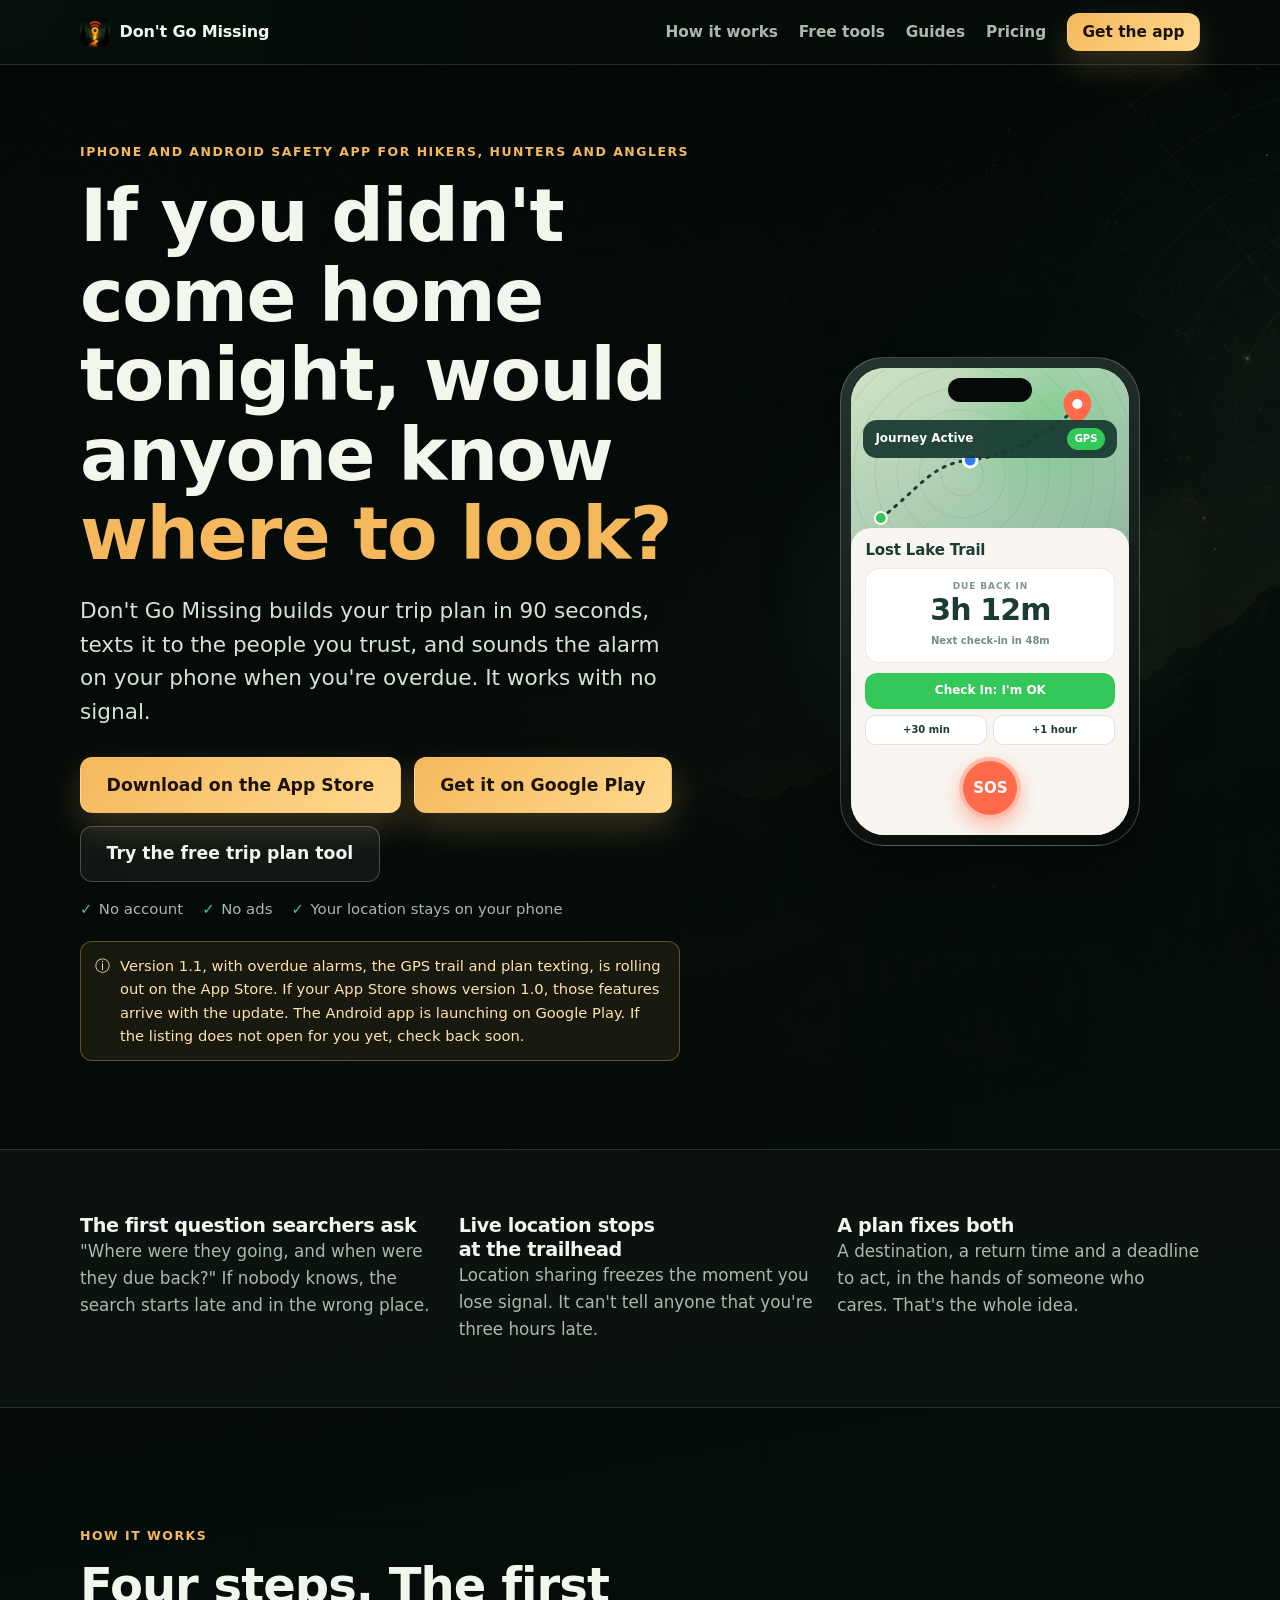
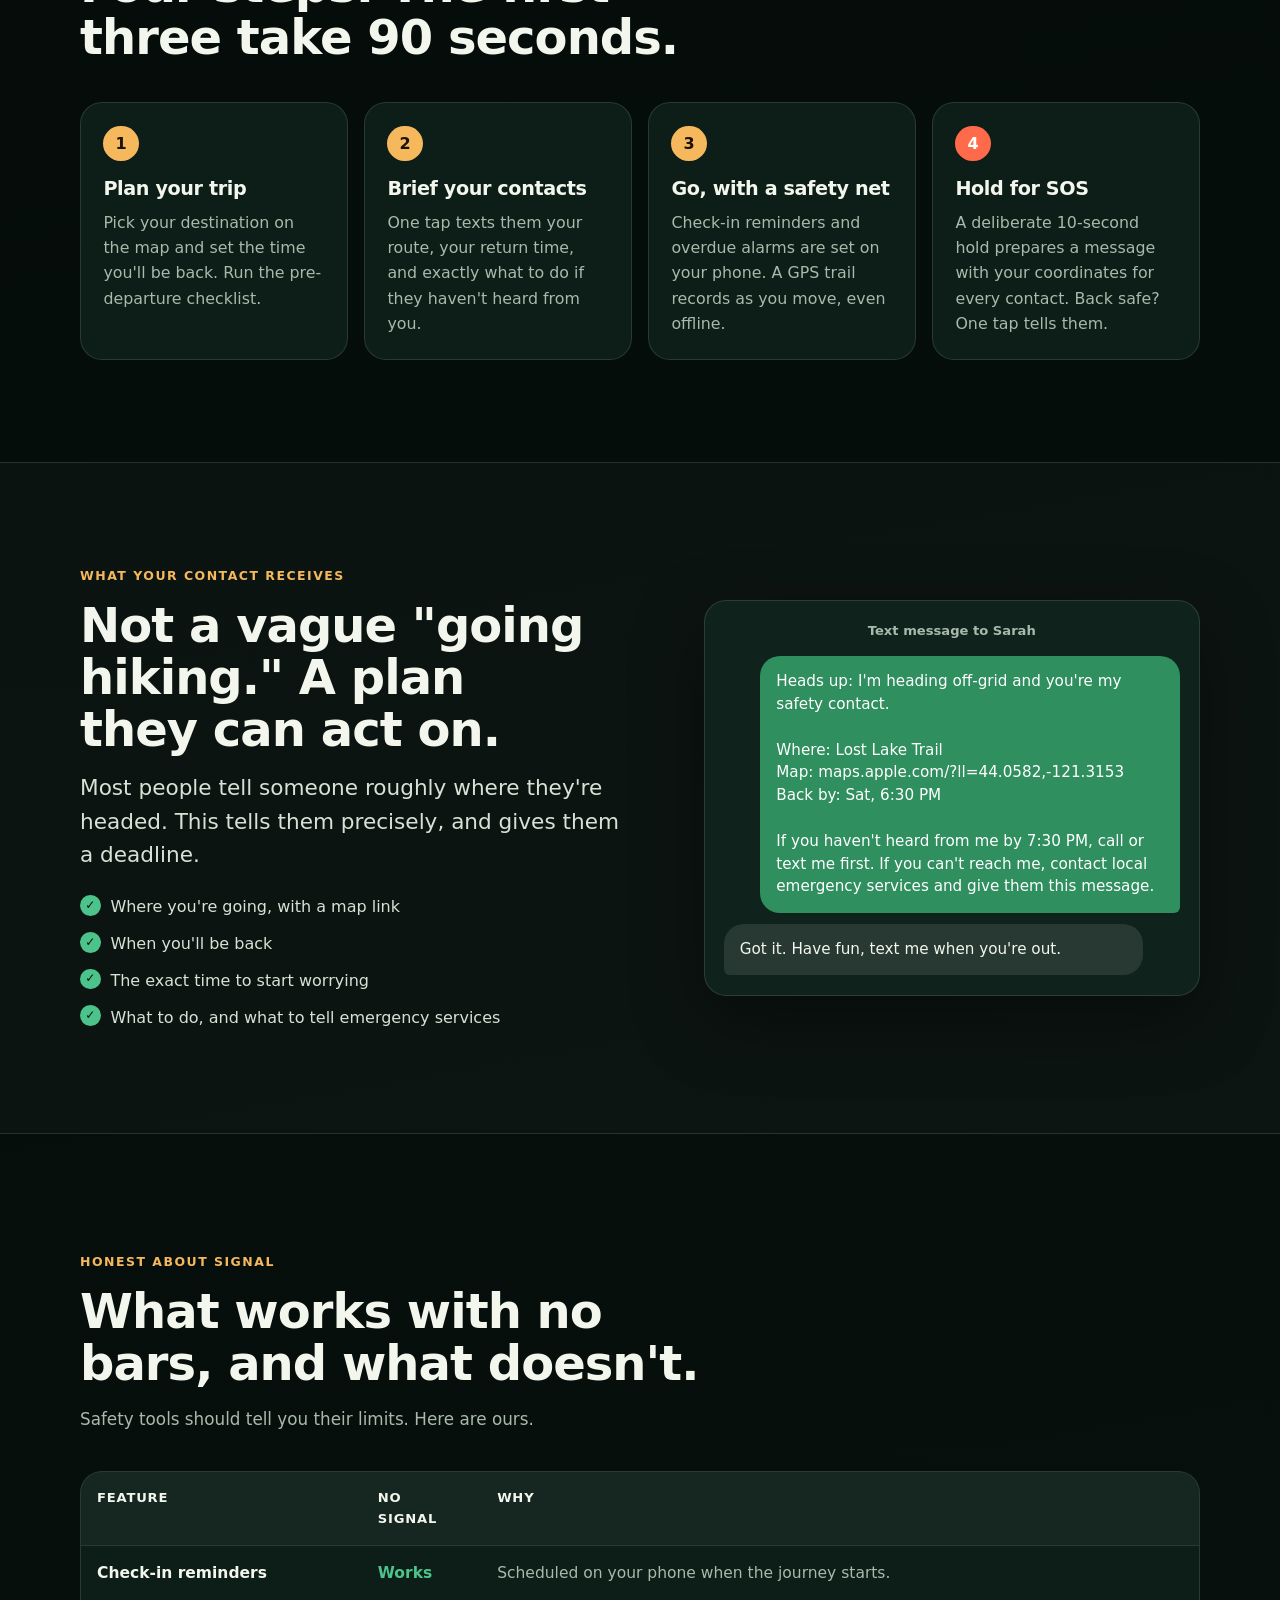
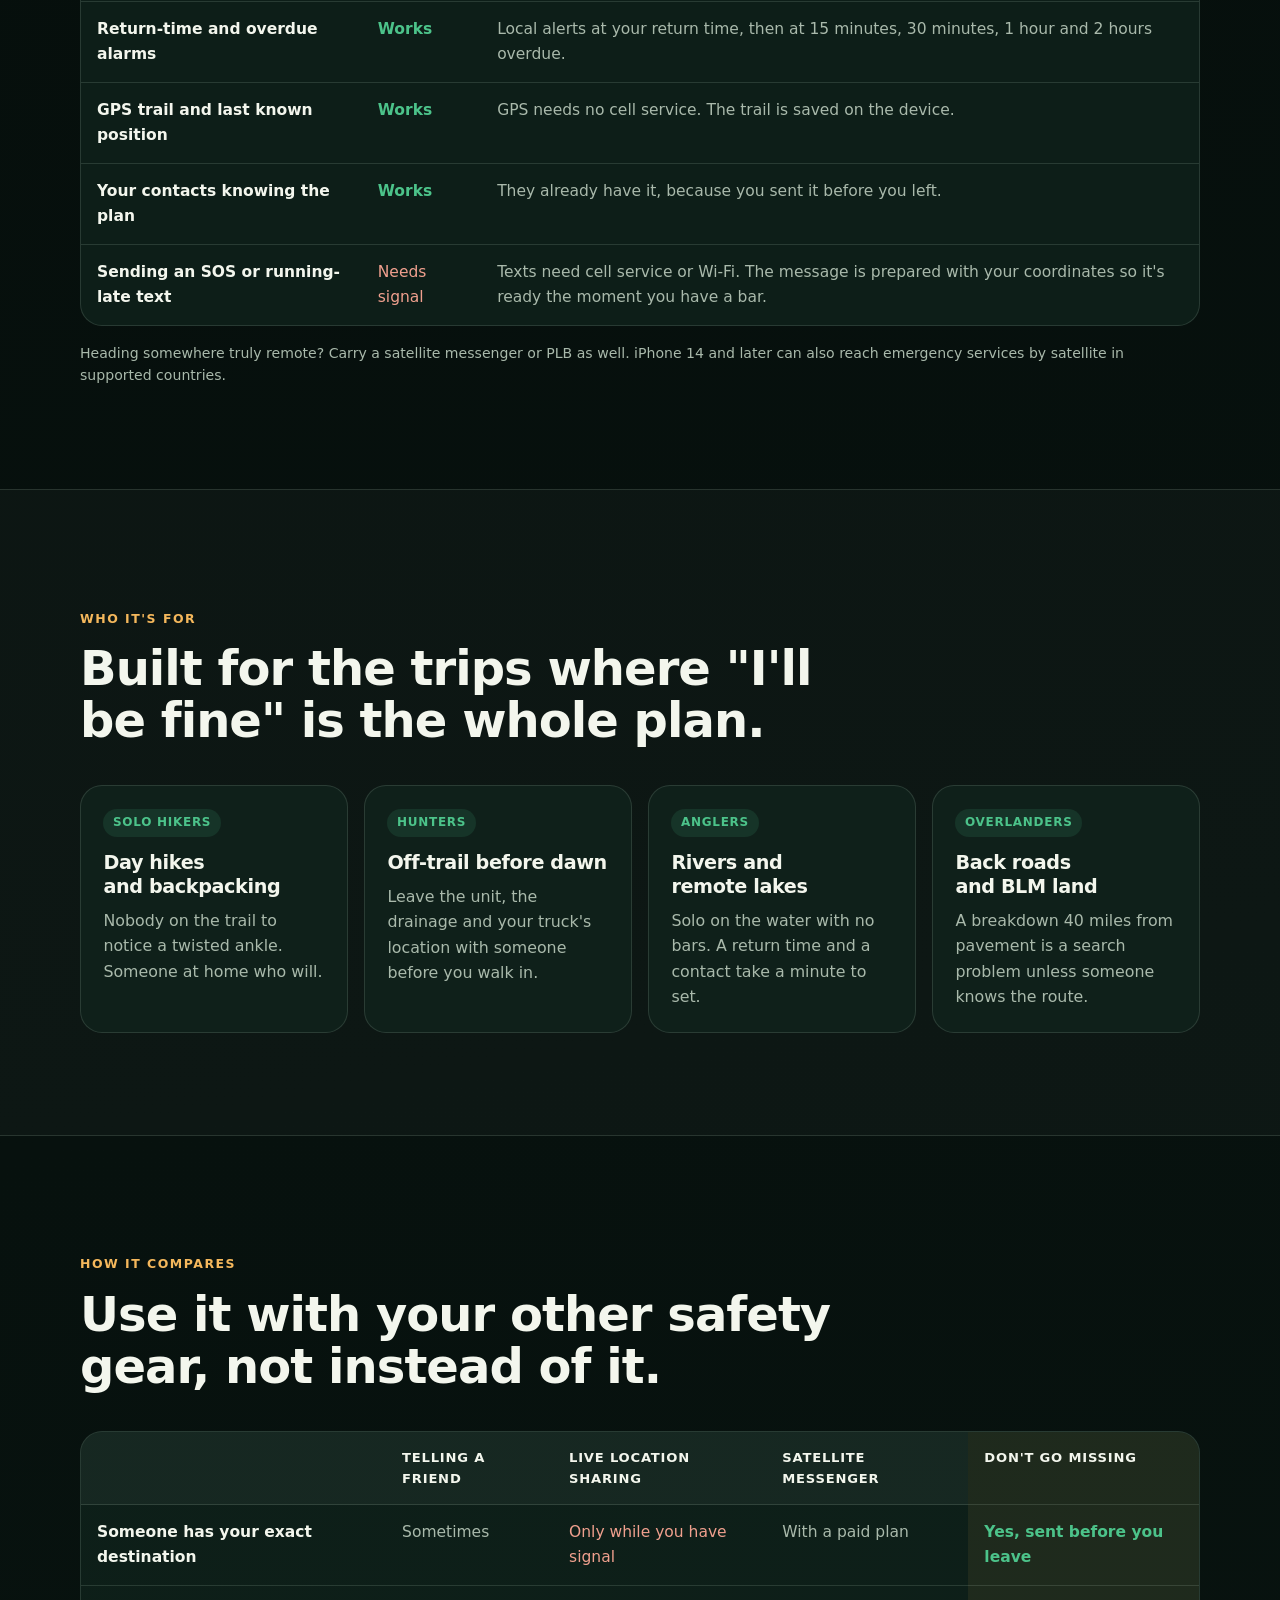
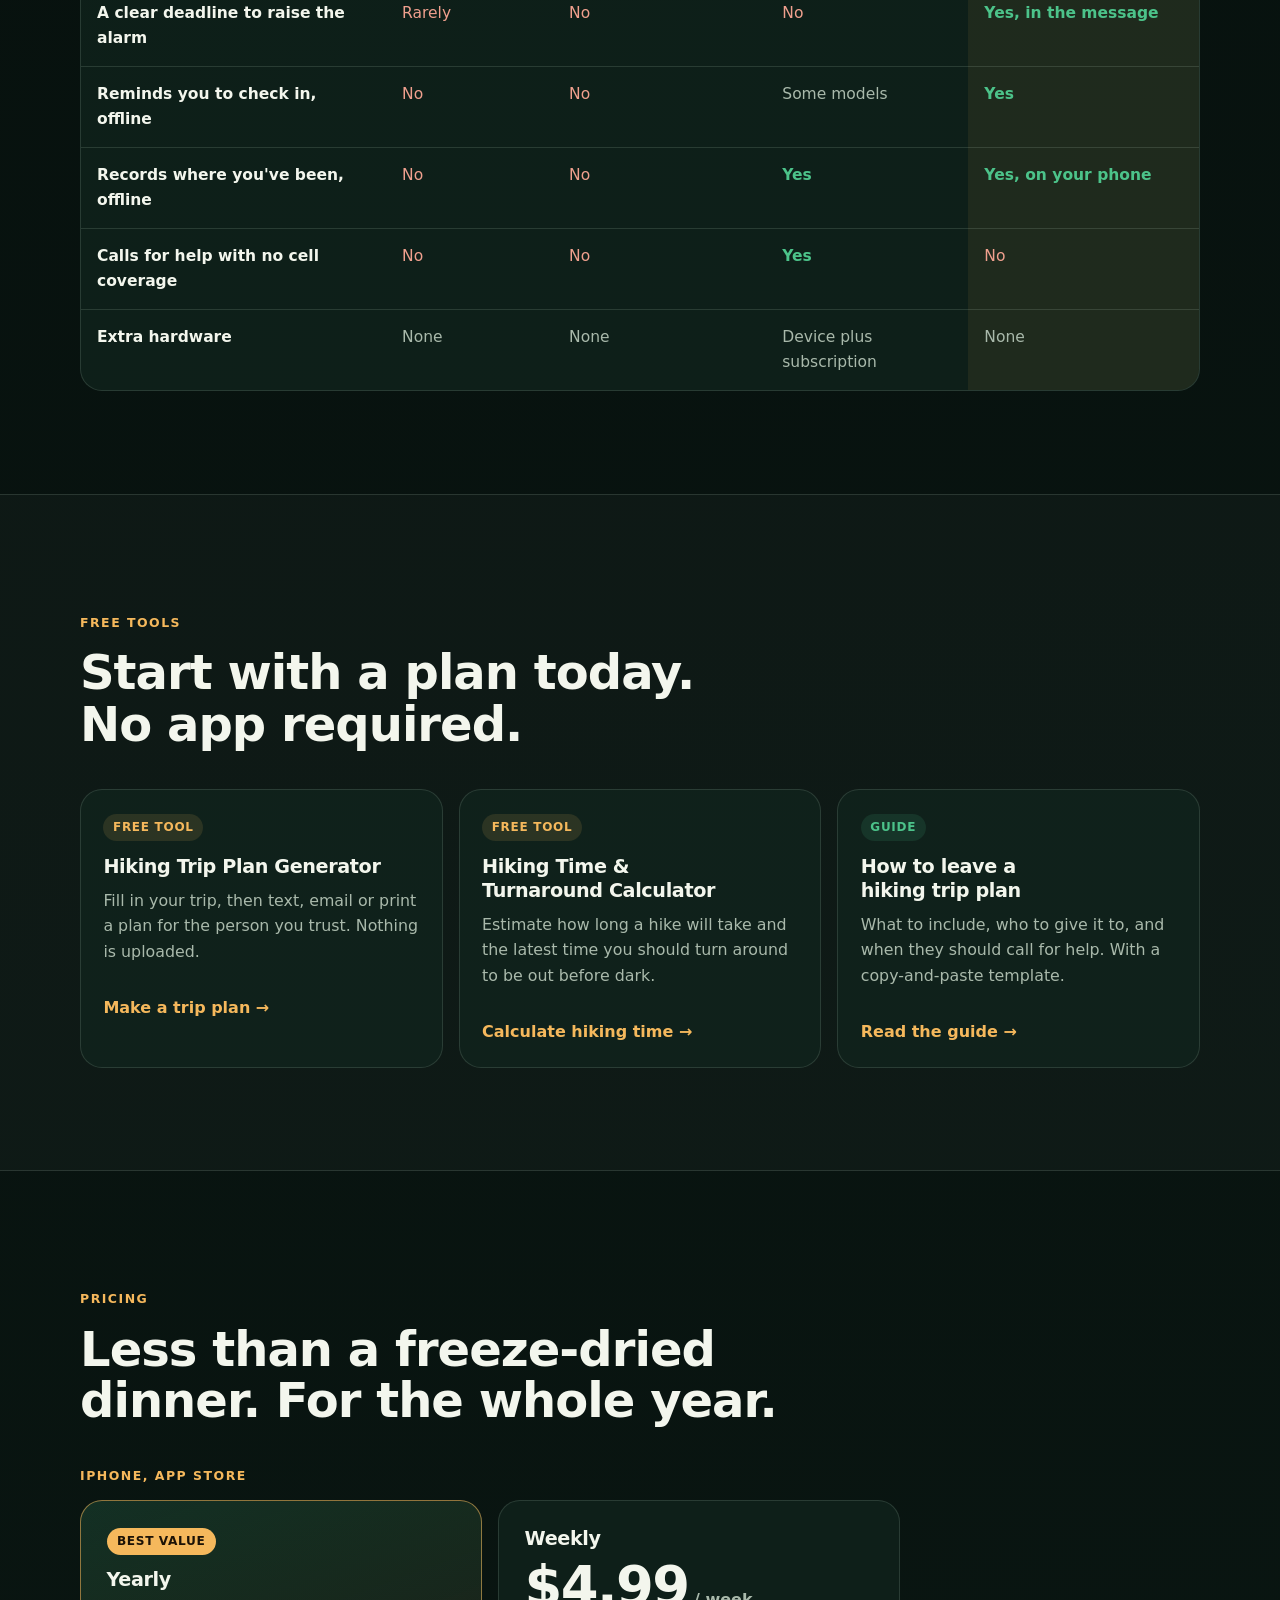
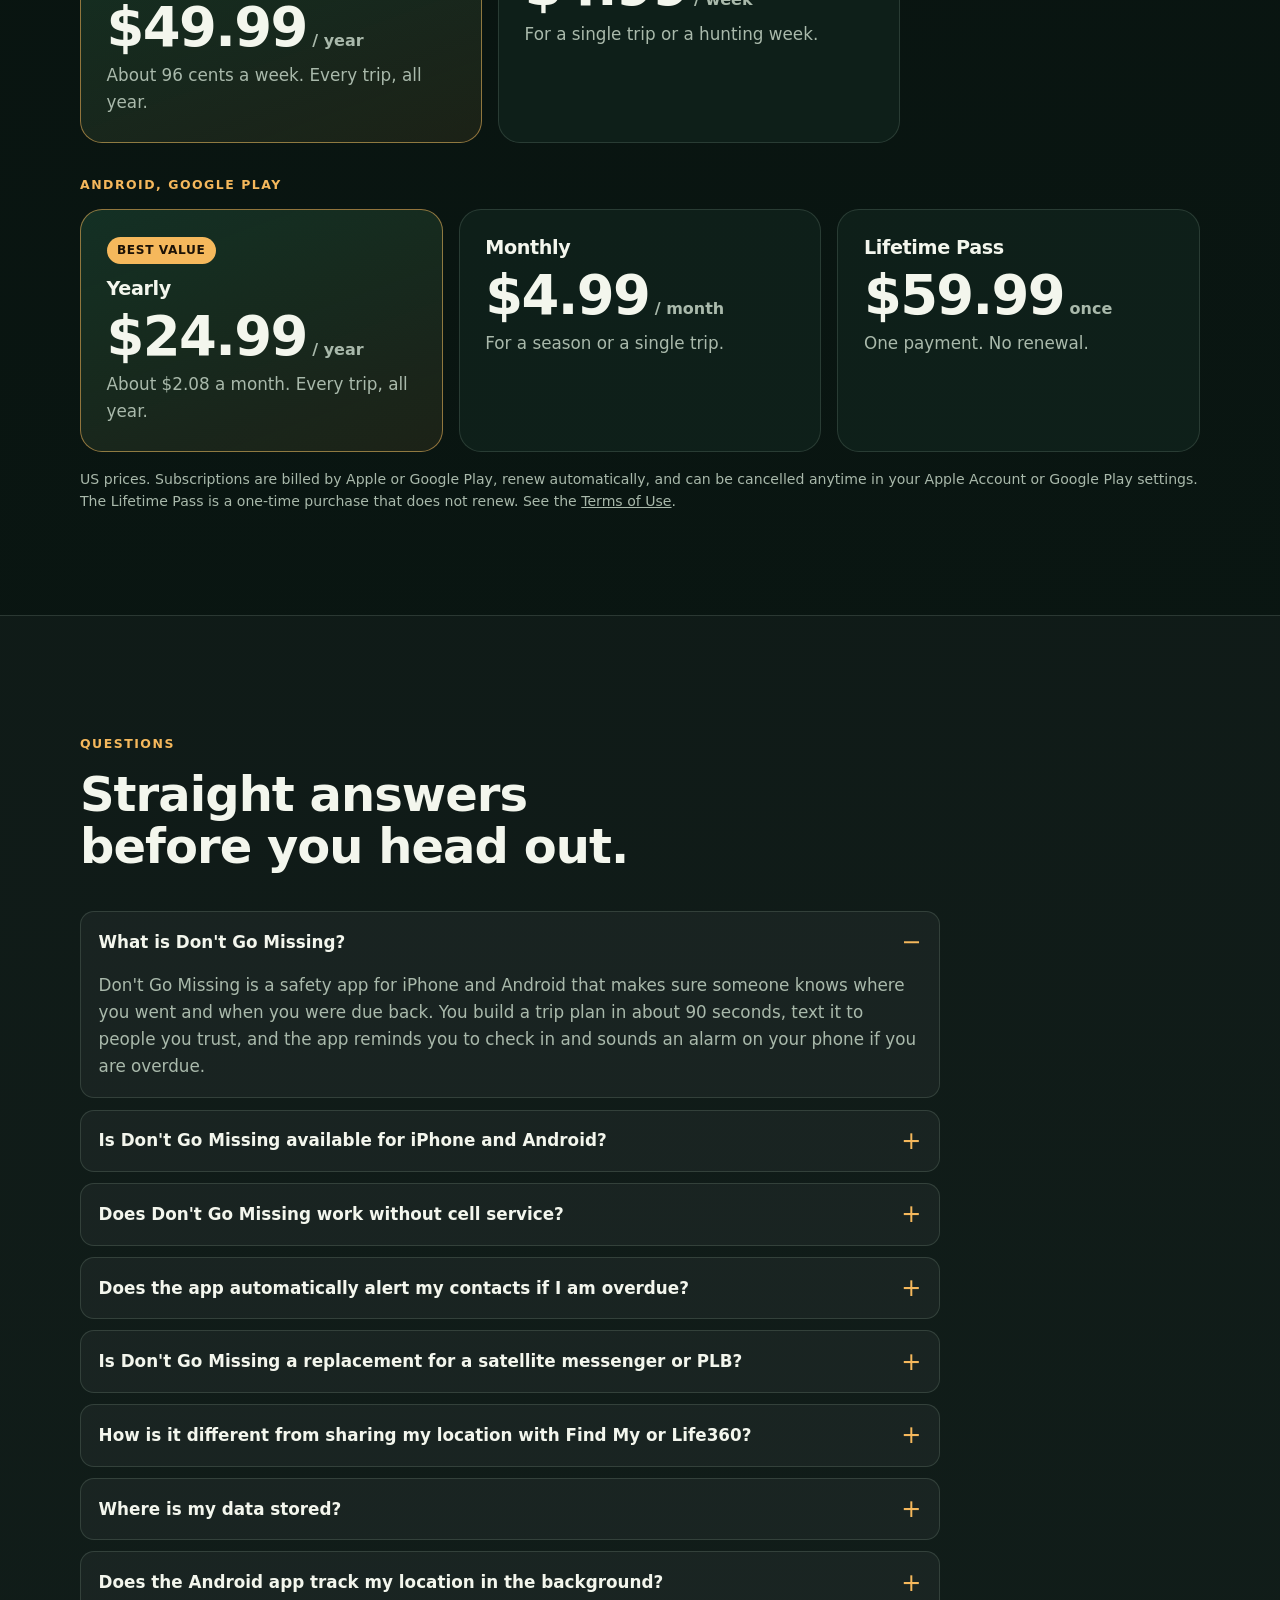
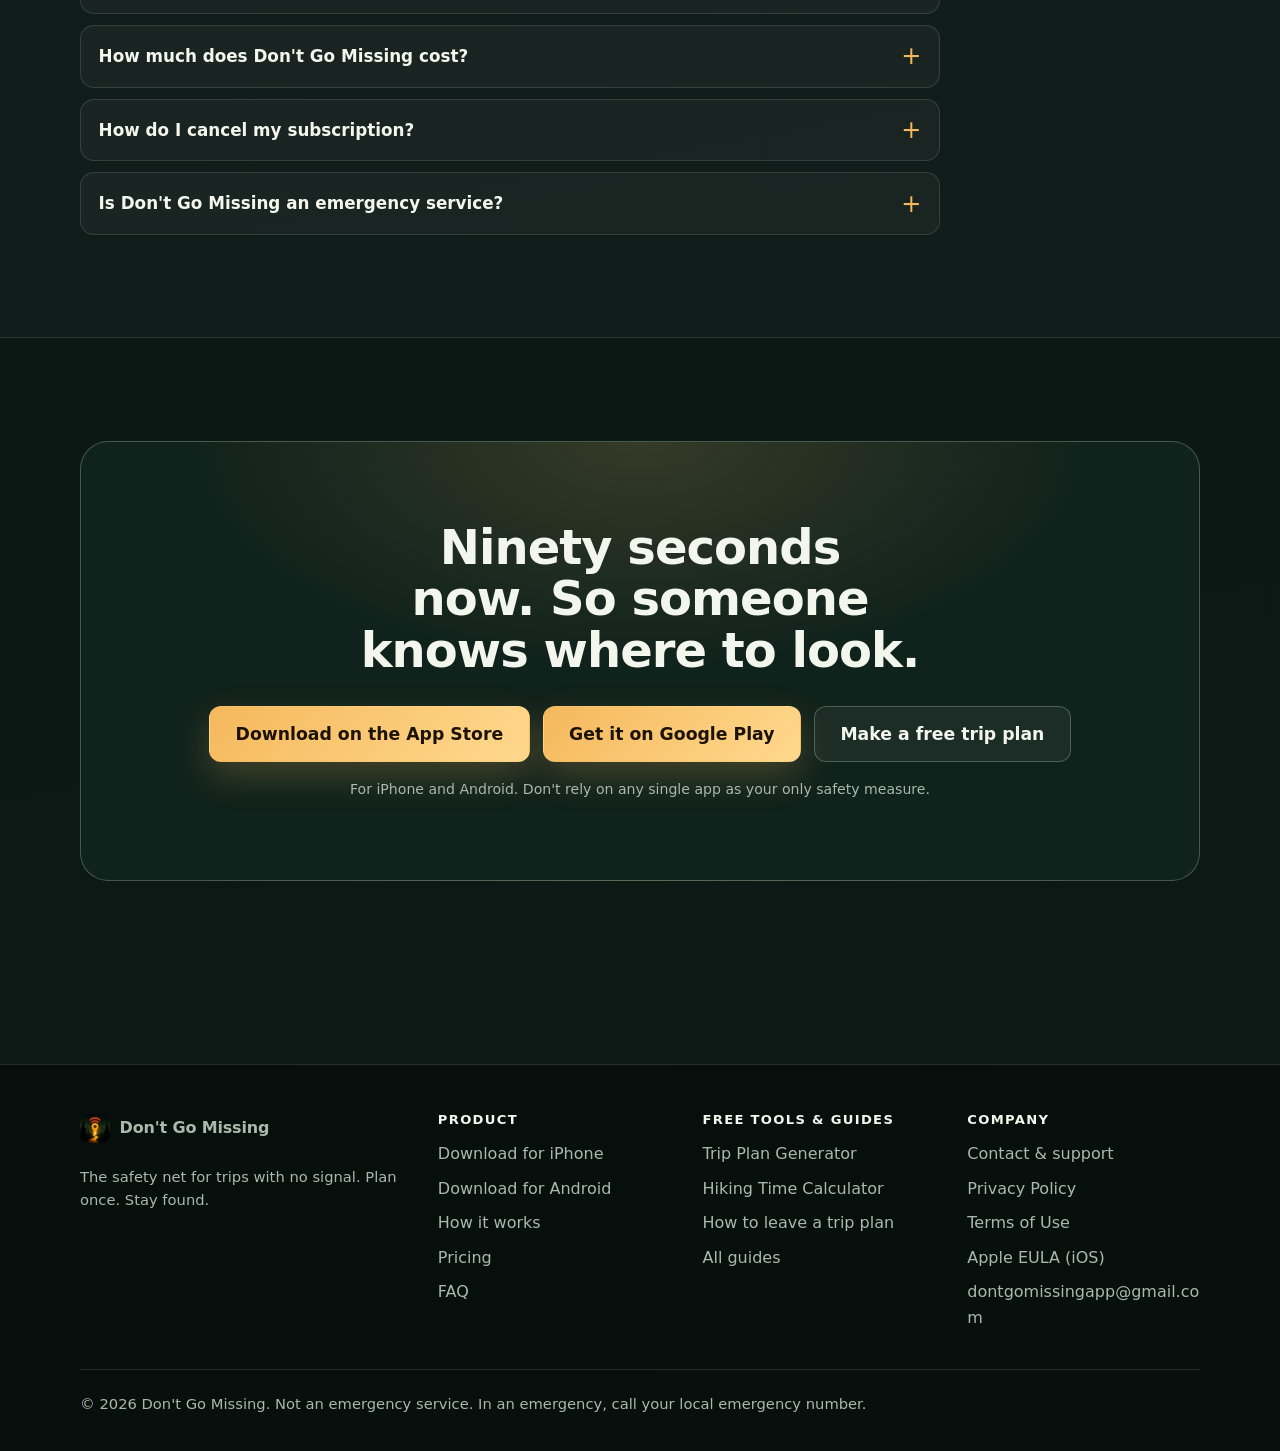
==== commit 0b12656e: "Add Android launch: Terms page, privacy, schema, pricing, Google Play links - Add /terms/ for iOS an" ====
--- a/index.html
+++ b/index.html
@@ -4,7 +4,7 @@
   <meta charset="utf-8">
   <meta name="viewport" content="width=device-width, initial-scale=1">
   <title>Don't Go Missing: Hiking Safety App with Trip Plans &amp; Overdue Alarms</title>
-  <meta name="description" content="Build a trip plan in 90 seconds, text it to people you trust, and get overdue alarms that work with no signal. The iPhone safety app for hikers and hunters.">
+  <meta name="description" content="Build a trip plan in 90 seconds, text it to people you trust, and get overdue alarms that work with no signal. For hikers and hunters on iPhone and Android.">
   <link rel="canonical" href="https://dontgomissing.com/">
   <meta name="apple-itunes-app" content="app-id=6768712827">
   <meta property="og:site_name" content="Don't Go Missing">
@@ -61,12 +61,34 @@
         ]
       },
       {
+        "@type": "MobileApplication",
+        "@id": "https://dontgomissing.com/#app-android",
+        "name": "Don't Go Missing",
+        "operatingSystem": "Android",
+        "applicationCategory": "TravelApplication",
+        "description": "An Android safety app for hikers, hunters, anglers and off-grid travelers. Build a trip plan, text it to trusted contacts, get check-in reminders and overdue alarms that work without signal, record a GPS trail on the phone during an active journey, and prepare an SOS message with your coordinates.",
+        "url": "https://dontgomissing.com/",
+        "downloadUrl": "https://play.google.com/store/apps/details?id=com.dontgomissing.app",
+        "installUrl": "https://play.google.com/store/apps/details?id=com.dontgomissing.app",
+        "publisher": { "@id": "https://dontgomissing.com/#org" },
+        "offers": [
+          { "@type": "Offer", "price": "4.99", "priceCurrency": "USD", "description": "Monthly subscription" },
+          { "@type": "Offer", "price": "24.99", "priceCurrency": "USD", "description": "Yearly subscription" },
+          { "@type": "Offer", "price": "59.99", "priceCurrency": "USD", "description": "Lifetime Pass, one-time purchase" }
+        ]
+      },
+      {
         "@type": "FAQPage",
         "mainEntity": [
           {
             "@type": "Question",
             "name": "What is Don't Go Missing?",
-            "acceptedAnswer": { "@type": "Answer", "text": "Don't Go Missing is an iPhone app that makes sure someone knows where you went and when you were due back. You build a trip plan in about 90 seconds, text it to people you trust, and the app reminds you to check in and sounds an alarm on your phone if you are overdue." }
+            "acceptedAnswer": { "@type": "Answer", "text": "Don't Go Missing is a safety app for iPhone and Android that makes sure someone knows where you went and when you were due back. You build a trip plan in about 90 seconds, text it to people you trust, and the app reminds you to check in and sounds an alarm on your phone if you are overdue." }
+          },
+          {
+            "@type": "Question",
+            "name": "Is Don't Go Missing available for iPhone and Android?",
+            "acceptedAnswer": { "@type": "Answer", "text": "It is made for both. The iPhone app is on the App Store and needs iOS 16 or later. The Android app is launching on Google Play under the package name com.dontgomissing.app. On both, you build a trip plan, send it to people you trust, and get check-in reminders and overdue alarms on your phone." }
           },
           {
             "@type": "Question",
@@ -76,7 +98,7 @@
           {
             "@type": "Question",
             "name": "Does the app automatically alert my contacts if I am overdue?",
-            "acceptedAnswer": { "@type": "Answer", "text": "No. The app has no servers, and iOS does not let apps send text messages silently. Instead, your contacts receive your plan before you leave, including the exact time to start worrying and what to do. If that time passes without hearing from you, they act. Your phone also alerts you so you can check in, extend, or send a running-late text." }
+            "acceptedAnswer": { "@type": "Answer", "text": "No. The app has no servers and does not send text messages silently on iPhone or Android. You review and send each message yourself. Your contacts receive your plan before you leave, including the exact time to start worrying and what to do. If that time passes without hearing from you, they act. Your phone also alerts you so you can check in, extend, or send a running-late text." }
           },
           {
             "@type": "Question",
@@ -91,12 +113,22 @@
           {
             "@type": "Question",
             "name": "Where is my data stored?",
-            "acceptedAnswer": { "@type": "Answer", "text": "On your iPhone. There is no account and no cloud sync. Your trips, contacts and GPS trail stay on the device unless you choose to send a message." }
+            "acceptedAnswer": { "@type": "Answer", "text": "On your iPhone or Android phone. There is no account and no cloud sync. Your trips, contacts and GPS trail stay on the device unless you choose to send a message." }
+          },
+          {
+            "@type": "Question",
+            "name": "Does the Android app track my location in the background?",
+            "acceptedAnswer": { "@type": "Answer", "text": "Only during an active journey that you start. The Android app uses a foreground location service to record your GPS trail, shows a persistent notification the whole time, and stops when you end the journey. The trail is stored only on your device." }
           },
           {
             "@type": "Question",
             "name": "How much does Don't Go Missing cost?",
-            "acceptedAnswer": { "@type": "Answer", "text": "Don't Go Missing is a subscription: $4.99 per week or $49.99 per year in the United States. Billing is handled by Apple and you can cancel anytime in your Apple ID subscription settings." }
+            "acceptedAnswer": { "@type": "Answer", "text": "US prices depend on the store. On iPhone, Don't Go Missing is $4.99 per week or $49.99 per year, billed by Apple. On Android, it is $4.99 per month, $24.99 per year, or a one-time $59.99 Lifetime Pass, billed by Google Play. Subscriptions renew automatically until you cancel. The Lifetime Pass does not renew." }
+          },
+          {
+            "@type": "Question",
+            "name": "How do I cancel my subscription?",
+            "acceptedAnswer": { "@type": "Answer", "text": "Cancel in the store where you subscribed. On iPhone, open Settings, tap your name, then Subscriptions. On Android, open Google Play, tap your profile icon, then Payments & subscriptions, then Subscriptions. You keep access until the end of the period you paid for. Deleting the app does not cancel a subscription." }
           },
           {
             "@type": "Question",
@@ -132,11 +164,12 @@
     <section class="hero">
       <div class="wrap">
         <div>
-          <p class="eyebrow">iPhone safety app for hikers, hunters and anglers</p>
+          <p class="eyebrow">iPhone and Android safety app for hikers, hunters and anglers</p>
           <h1>If you didn't come home tonight, would anyone know <em>where to look?</em></h1>
           <p class="lead">Don't Go Missing builds your trip plan in 90 seconds, texts it to the people you trust, and sounds the alarm on your phone when you're overdue. It works with no signal.</p>
           <div class="cta-row">
             <a class="button button-primary button-large" href="https://apps.apple.com/us/app/dont-go-missing/id6768712827">Download on the App Store</a>
+            <a class="button button-primary button-large" href="https://play.google.com/store/apps/details?id=com.dontgomissing.app">Get it on Google Play</a>
             <a class="button button-secondary button-large" href="/tools/trip-plan/">Try the free trip plan tool</a>
           </div>
           <ul class="trust-line">
@@ -144,7 +177,7 @@
             <li>No ads</li>
             <li>Your location stays on your phone</li>
           </ul>
-          <p class="release-note"><span aria-hidden="true">&#9432;</span><span>Version 1.1, with overdue alarms, the GPS trail and plan texting, is rolling out on the App Store. If your App Store shows version 1.0, those features arrive with the update.</span></p>
+          <p class="release-note"><span aria-hidden="true">&#9432;</span><span>Version 1.1, with overdue alarms, the GPS trail and plan texting, is rolling out on the App Store. If your App Store shows version 1.0, those features arrive with the update. The Android app is launching on Google Play. If the listing does not open for you yet, check back soon.</span></p>
         </div>
 
         <div class="phone-stage" role="img" aria-label="The app during a journey: a countdown showing due back in 3 hours 12 minutes, a check-in button, buttons to add time, and a hold-to-send SOS button">
@@ -373,6 +406,7 @@
           <p class="eyebrow">Pricing</p>
           <h2>Less than a freeze-dried dinner. For the whole year.</h2>
         </div>
+        <p class="eyebrow">iPhone, App Store</p>
         <div class="grid grid-2" style="max-width:820px">
           <article class="price-card featured">
             <p class="badge">Best value</p>
@@ -386,7 +420,26 @@
             <p>For a single trip or a hunting week.</p>
           </article>
         </div>
-        <p class="fine-print" style="margin-top:1rem">US prices. Subscriptions are billed by Apple, renew automatically, and can be cancelled anytime in your Apple ID settings.</p>
+        <p class="eyebrow" style="margin-top:2rem">Android, Google Play</p>
+        <div class="grid grid-3">
+          <article class="price-card featured">
+            <p class="badge">Best value</p>
+            <h3>Yearly</h3>
+            <p class="price">$24.99<span> / year</span></p>
+            <p>About $2.08 a month. Every trip, all year.</p>
+          </article>
+          <article class="price-card">
+            <h3>Monthly</h3>
+            <p class="price">$4.99<span> / month</span></p>
+            <p>For a season or a single trip.</p>
+          </article>
+          <article class="price-card">
+            <h3>Lifetime Pass</h3>
+            <p class="price">$59.99<span> once</span></p>
+            <p>One payment. No renewal.</p>
+          </article>
+        </div>
+        <p class="fine-print" style="margin-top:1rem">US prices. Subscriptions are billed by Apple or Google Play, renew automatically, and can be cancelled anytime in your Apple Account or Google Play settings. The Lifetime Pass is a one-time purchase that does not renew. See the <a href="/terms/">Terms of Use</a>.</p>
       </div>
     </section>
 
@@ -399,7 +452,11 @@
         <div class="faq-list">
           <details open>
             <summary>What is Don't Go Missing?</summary>
-            <p>Don't Go Missing is an iPhone app that makes sure someone knows where you went and when you were due back. You build a trip plan in about 90 seconds, text it to people you trust, and the app reminds you to check in and sounds an alarm on your phone if you are overdue.</p>
+            <p>Don't Go Missing is a safety app for iPhone and Android that makes sure someone knows where you went and when you were due back. You build a trip plan in about 90 seconds, text it to people you trust, and the app reminds you to check in and sounds an alarm on your phone if you are overdue.</p>
+          </details>
+          <details>
+            <summary>Is Don't Go Missing available for iPhone and Android?</summary>
+            <p>It is made for both. The iPhone app is on the App Store and needs iOS 16 or later. The Android app is launching on Google Play under the package name com.dontgomissing.app. On both, you build a trip plan, send it to people you trust, and get check-in reminders and overdue alarms on your phone.</p>
           </details>
           <details>
             <summary>Does Don't Go Missing work without cell service?</summary>
@@ -407,7 +464,7 @@
           </details>
           <details>
             <summary>Does the app automatically alert my contacts if I am overdue?</summary>
-            <p>No. The app has no servers, and iOS does not let apps send text messages silently. Instead, your contacts receive your plan before you leave, including the exact time to start worrying and what to do. If that time passes without hearing from you, they act. Your phone also alerts you so you can check in, extend, or send a running-late text.</p>
+            <p>No. The app has no servers and does not send text messages silently on iPhone or Android. You review and send each message yourself. Your contacts receive your plan before you leave, including the exact time to start worrying and what to do. If that time passes without hearing from you, they act. Your phone also alerts you so you can check in, extend, or send a running-late text.</p>
           </details>
           <details>
             <summary>Is Don't Go Missing a replacement for a satellite messenger or PLB?</summary>
@@ -419,11 +476,19 @@
           </details>
           <details>
             <summary>Where is my data stored?</summary>
-            <p>On your iPhone. There is no account and no cloud sync. Your trips, contacts and GPS trail stay on the device unless you choose to send a message. Read the <a href="/privacy/">Privacy Policy</a>.</p>
+            <p>On your iPhone or Android phone. There is no account and no cloud sync. Your trips, contacts and GPS trail stay on the device unless you choose to send a message. Read the <a href="/privacy/">Privacy Policy</a>.</p>
+          </details>
+          <details>
+            <summary>Does the Android app track my location in the background?</summary>
+            <p>Only during an active journey that you start. The Android app uses a foreground location service to record your GPS trail, shows a persistent notification the whole time, and stops when you end the journey. The trail is stored only on your device.</p>
           </details>
           <details>
             <summary>How much does Don't Go Missing cost?</summary>
-            <p>Don't Go Missing is a subscription: $4.99 per week or $49.99 per year in the United States. Billing is handled by Apple and you can cancel anytime in your Apple ID subscription settings.</p>
+            <p>US prices depend on the store. On iPhone, Don't Go Missing is $4.99 per week or $49.99 per year, billed by Apple. On Android, it is $4.99 per month, $24.99 per year, or a one-time $59.99 Lifetime Pass, billed by Google Play. Subscriptions renew automatically until you cancel. The Lifetime Pass does not renew.</p>
+          </details>
+          <details>
+            <summary>How do I cancel my subscription?</summary>
+            <p>Cancel in the store where you subscribed. On iPhone, open Settings, tap your name, then Subscriptions. On Android, open Google Play, tap your profile icon, then Payments &amp; subscriptions, then Subscriptions. You keep access until the end of the period you paid for. Deleting the app does not cancel a subscription.</p>
           </details>
           <details>
             <summary>Is Don't Go Missing an emergency service?</summary>
@@ -439,9 +504,10 @@
           <h2>Ninety seconds now. So someone knows where to look.</h2>
           <div class="cta-row">
             <a class="button button-primary button-large" href="https://apps.apple.com/us/app/dont-go-missing/id6768712827">Download on the App Store</a>
+            <a class="button button-primary button-large" href="https://play.google.com/store/apps/details?id=com.dontgomissing.app">Get it on Google Play</a>
             <a class="button button-secondary button-large" href="/tools/trip-plan/">Make a free trip plan</a>
           </div>
-          <p class="fine-print">For iPhone. Don't rely on any single app as your only safety measure.</p>
+          <p class="fine-print">For iPhone and Android. Don't rely on any single app as your only safety measure.</p>
         </div>
       </div>
     </section>
@@ -458,6 +524,7 @@
           <h4>Product</h4>
           <ul>
             <li><a href="https://apps.apple.com/us/app/dont-go-missing/id6768712827">Download for iPhone</a></li>
+            <li><a href="https://play.google.com/store/apps/details?id=com.dontgomissing.app">Download for Android</a></li>
             <li><a href="/#how">How it works</a></li>
             <li><a href="/#pricing">Pricing</a></li>
             <li><a href="/#faq">FAQ</a></li>
@@ -477,7 +544,8 @@
           <ul>
             <li><a href="/contact/">Contact &amp; support</a></li>
             <li><a href="/privacy/">Privacy Policy</a></li>
-            <li><a href="https://www.apple.com/legal/internet-services/itunes/dev/stdeula/">Terms of Use (EULA)</a></li>
+            <li><a href="/terms/">Terms of Use</a></li>
+            <li><a href="https://www.apple.com/legal/internet-services/itunes/dev/stdeula/">Apple EULA (iOS)</a></li>
             <li><a href="mailto:dontgomissingapp@gmail.com">dontgomissingapp@gmail.com</a></li>
           </ul>
         </div>
@@ -488,7 +556,8 @@
 
   <div class="sticky-cta">
     <p>Plan once. Stay found.</p>
-    <a class="button button-primary button-small" href="https://apps.apple.com/us/app/dont-go-missing/id6768712827">Get the app</a>
+    <a class="button button-primary button-small" href="https://apps.apple.com/us/app/dont-go-missing/id6768712827">App Store</a>
+    <a class="button button-primary button-small" href="https://play.google.com/store/apps/details?id=com.dontgomissing.app">Google Play</a>
   </div>
 </body>
 </html>
--- a/assets/styles.css
+++ b/assets/styles.css
@@ -948,6 +948,7 @@
 .site-footer a {
   color: var(--muted);
   text-decoration: none;
+  overflow-wrap: anywhere;
 }
 
 .site-footer a:hover {
@@ -1446,6 +1447,25 @@
   font-size: clamp(1.35rem, 2.6vw, 1.7rem);
 }
 
+.legal-content [id] {
+  scroll-margin-top: 90px;
+}
+
+.legal-content ul {
+  margin: 0 0 1rem;
+  padding-left: 1.3rem;
+}
+
+.legal-content li {
+  margin-bottom: 0.45rem;
+  color: var(--muted);
+  font-size: 1.05rem;
+}
+
+.legal-content .callout h2 {
+  margin-top: 0;
+}
+
 .legal-content article {
   padding: 1.3rem;
   border: 1px solid var(--line);
@@ -1558,7 +1578,7 @@
   }
 
   .footer-grid {
-    grid-template-columns: 1fr 1fr;
+    grid-template-columns: repeat(2, minmax(0, 1fr));
   }
 
   .app-callout {
@@ -1595,6 +1615,16 @@
   }
 }
 
+@media (max-width: 400px) {
+  .sticky-cta p {
+    display: none;
+  }
+
+  .sticky-cta .button {
+    flex: 1;
+  }
+}
+
 @media (prefers-reduced-motion: reduce) {
   html {
     scroll-behavior: auto;
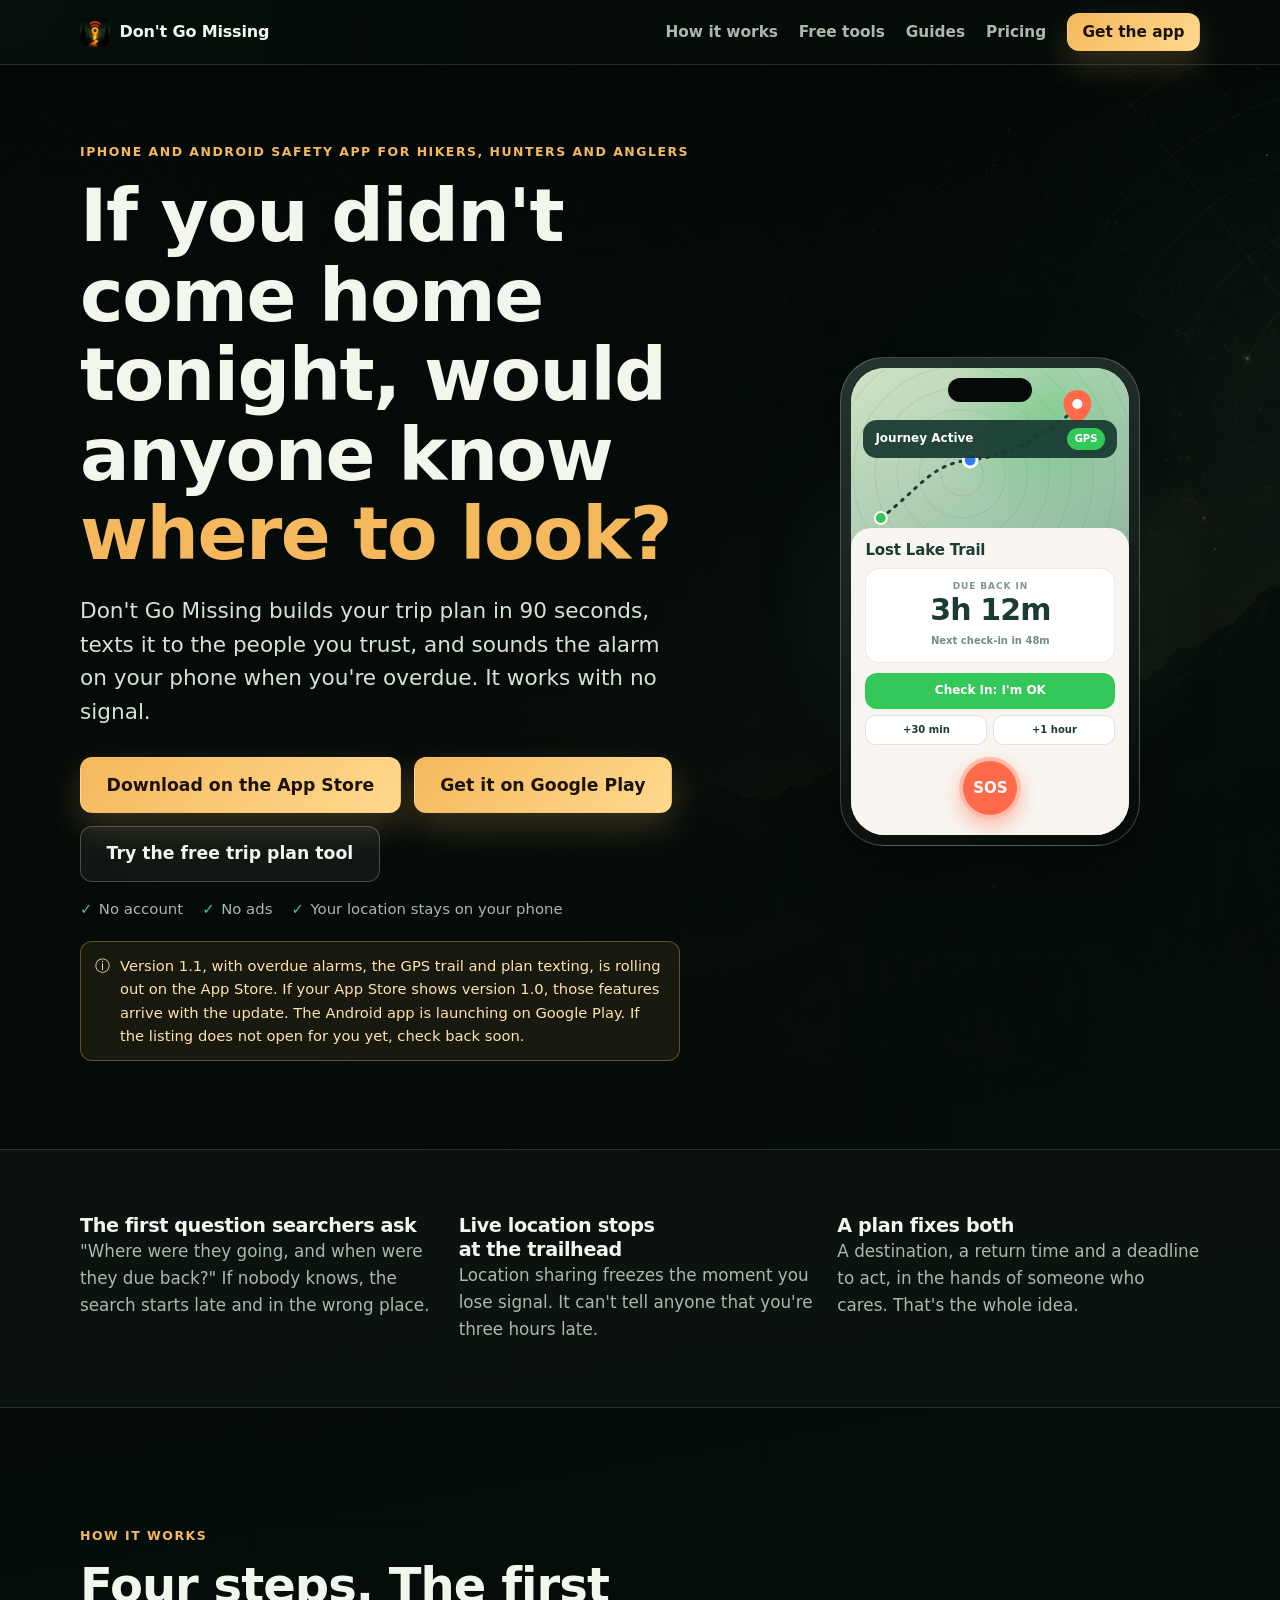
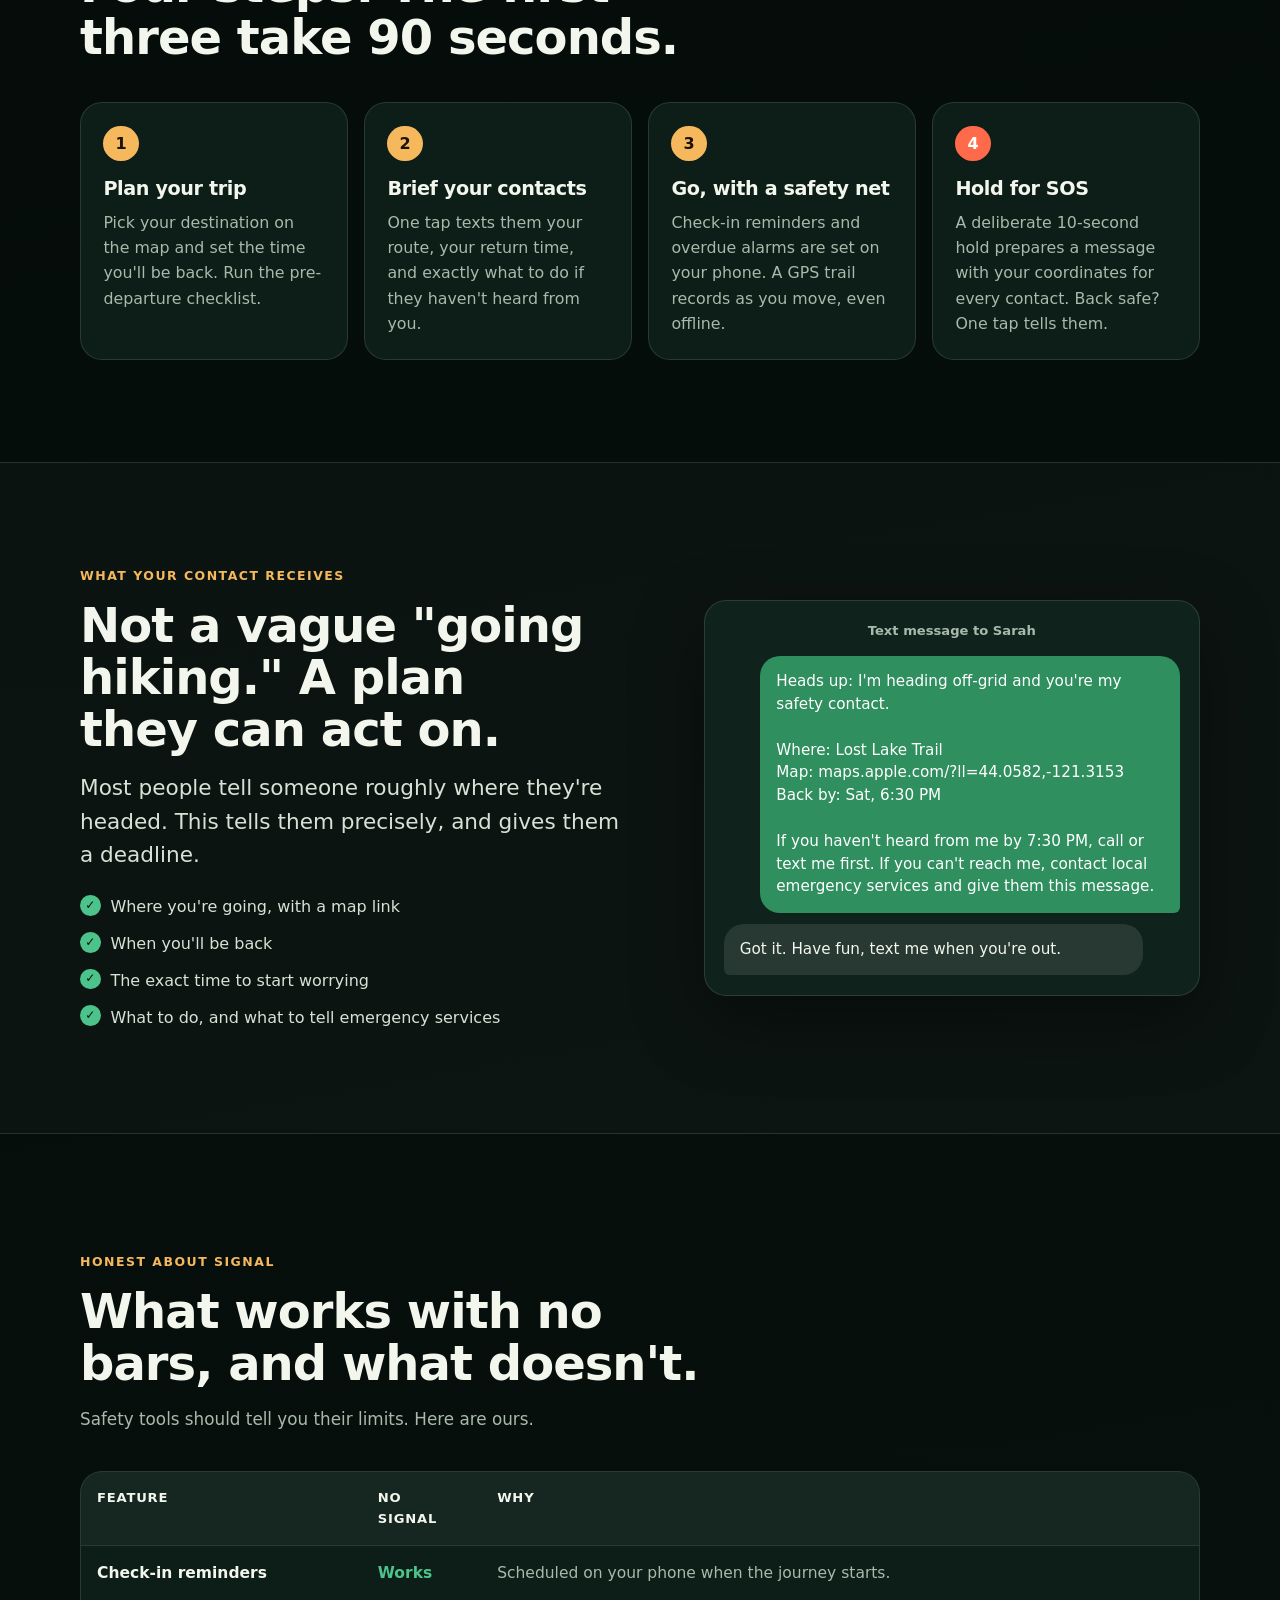
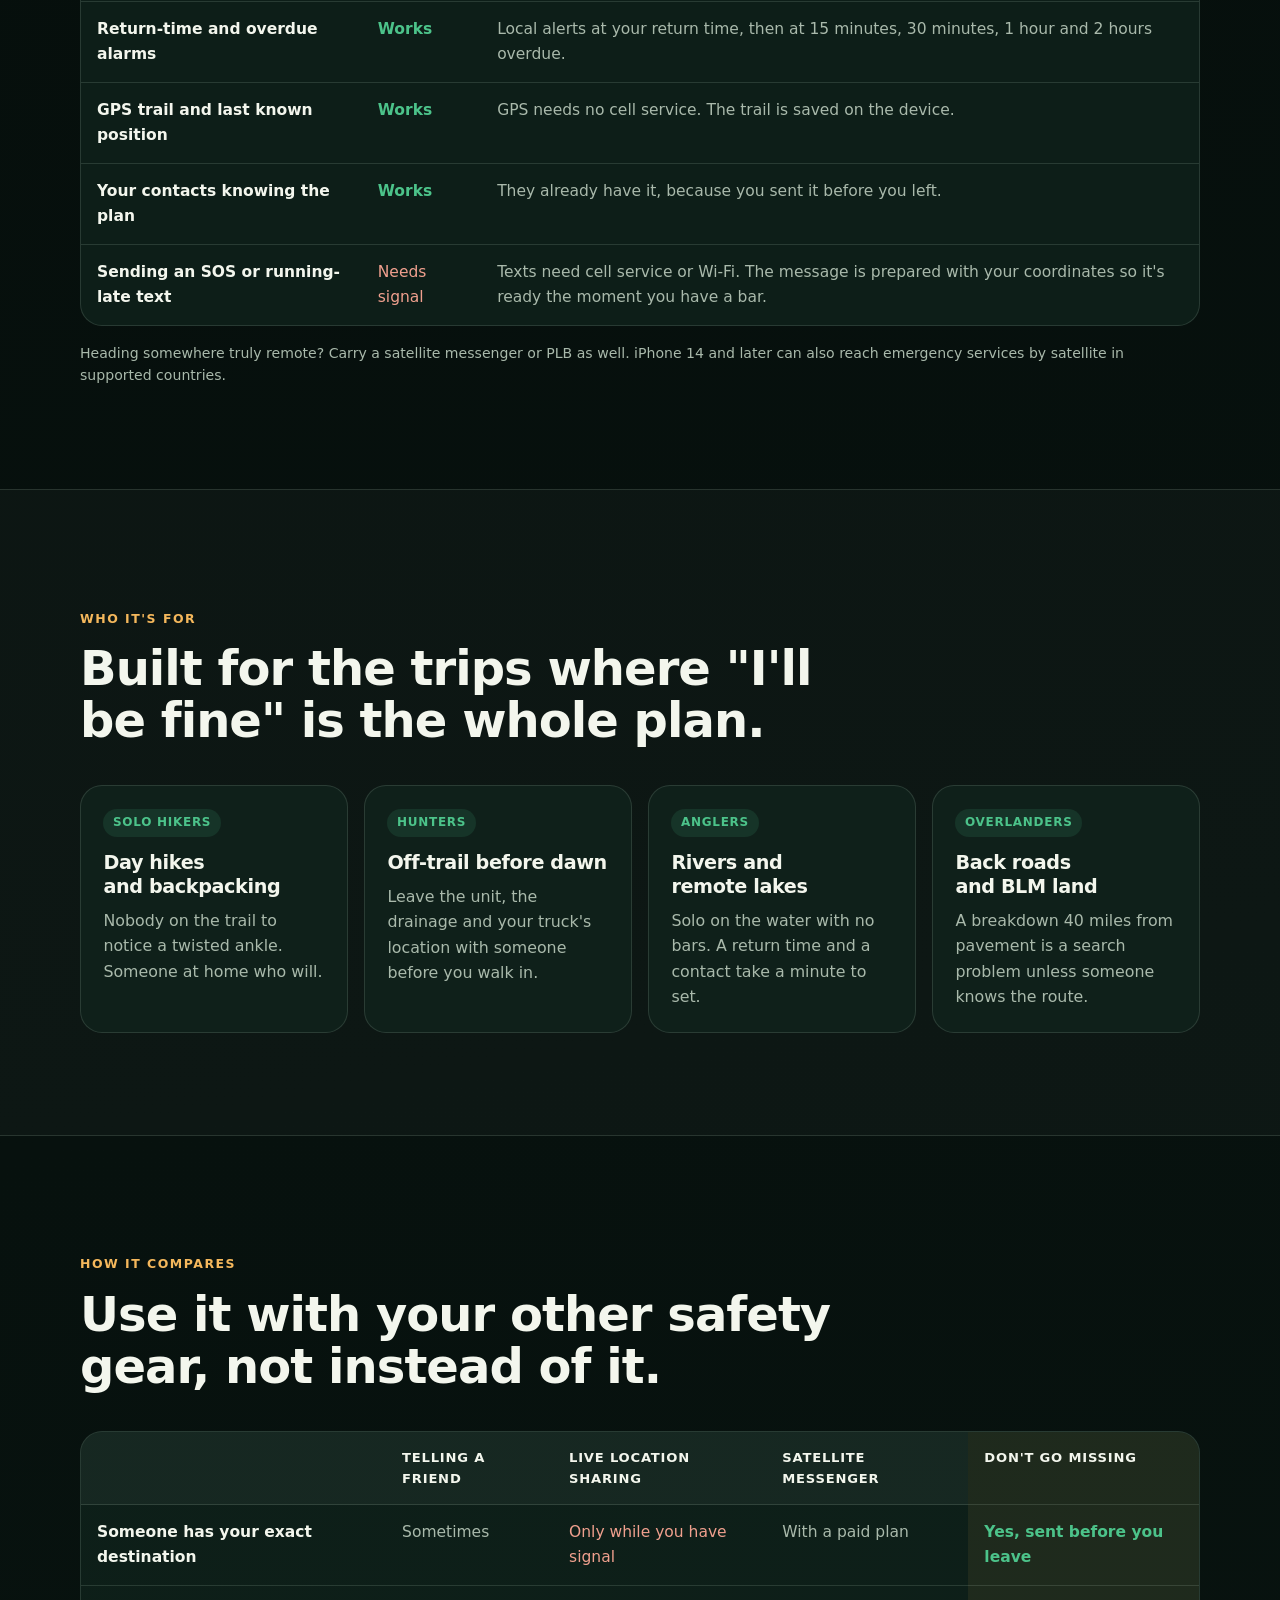
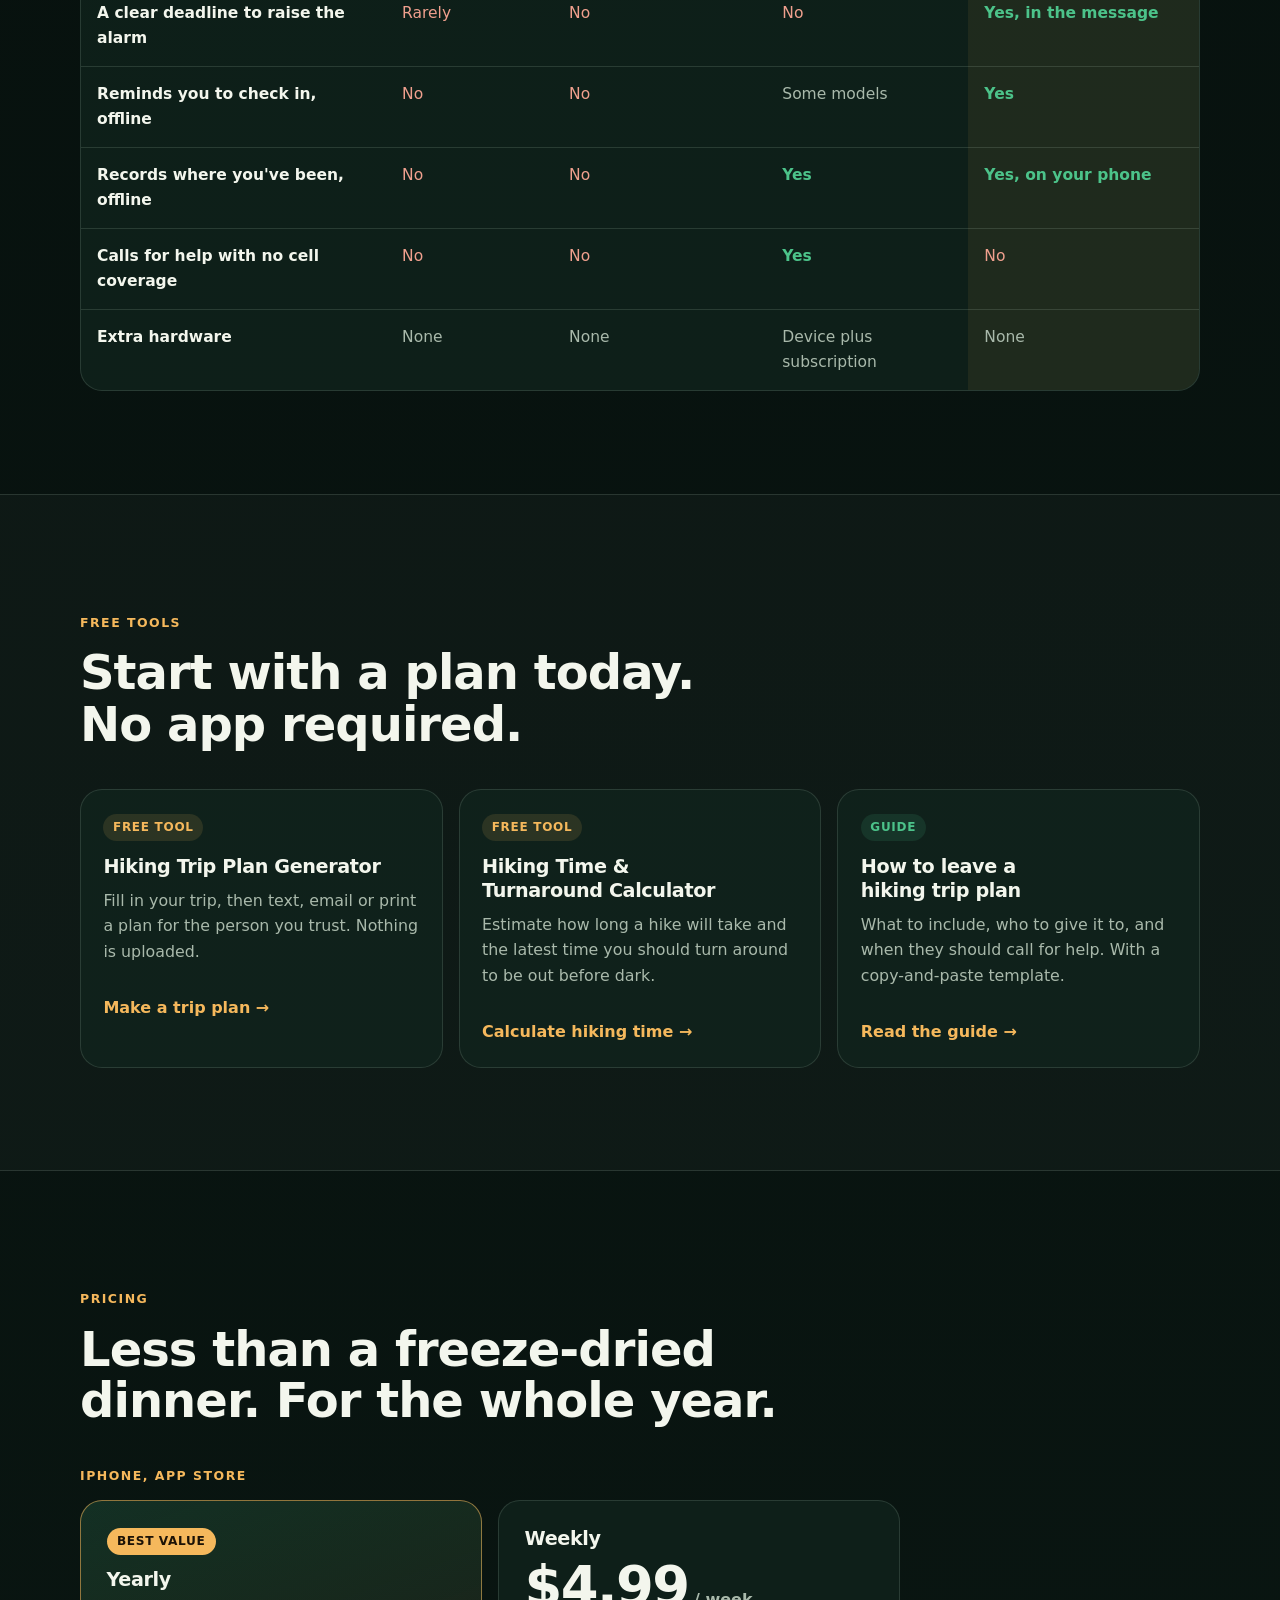
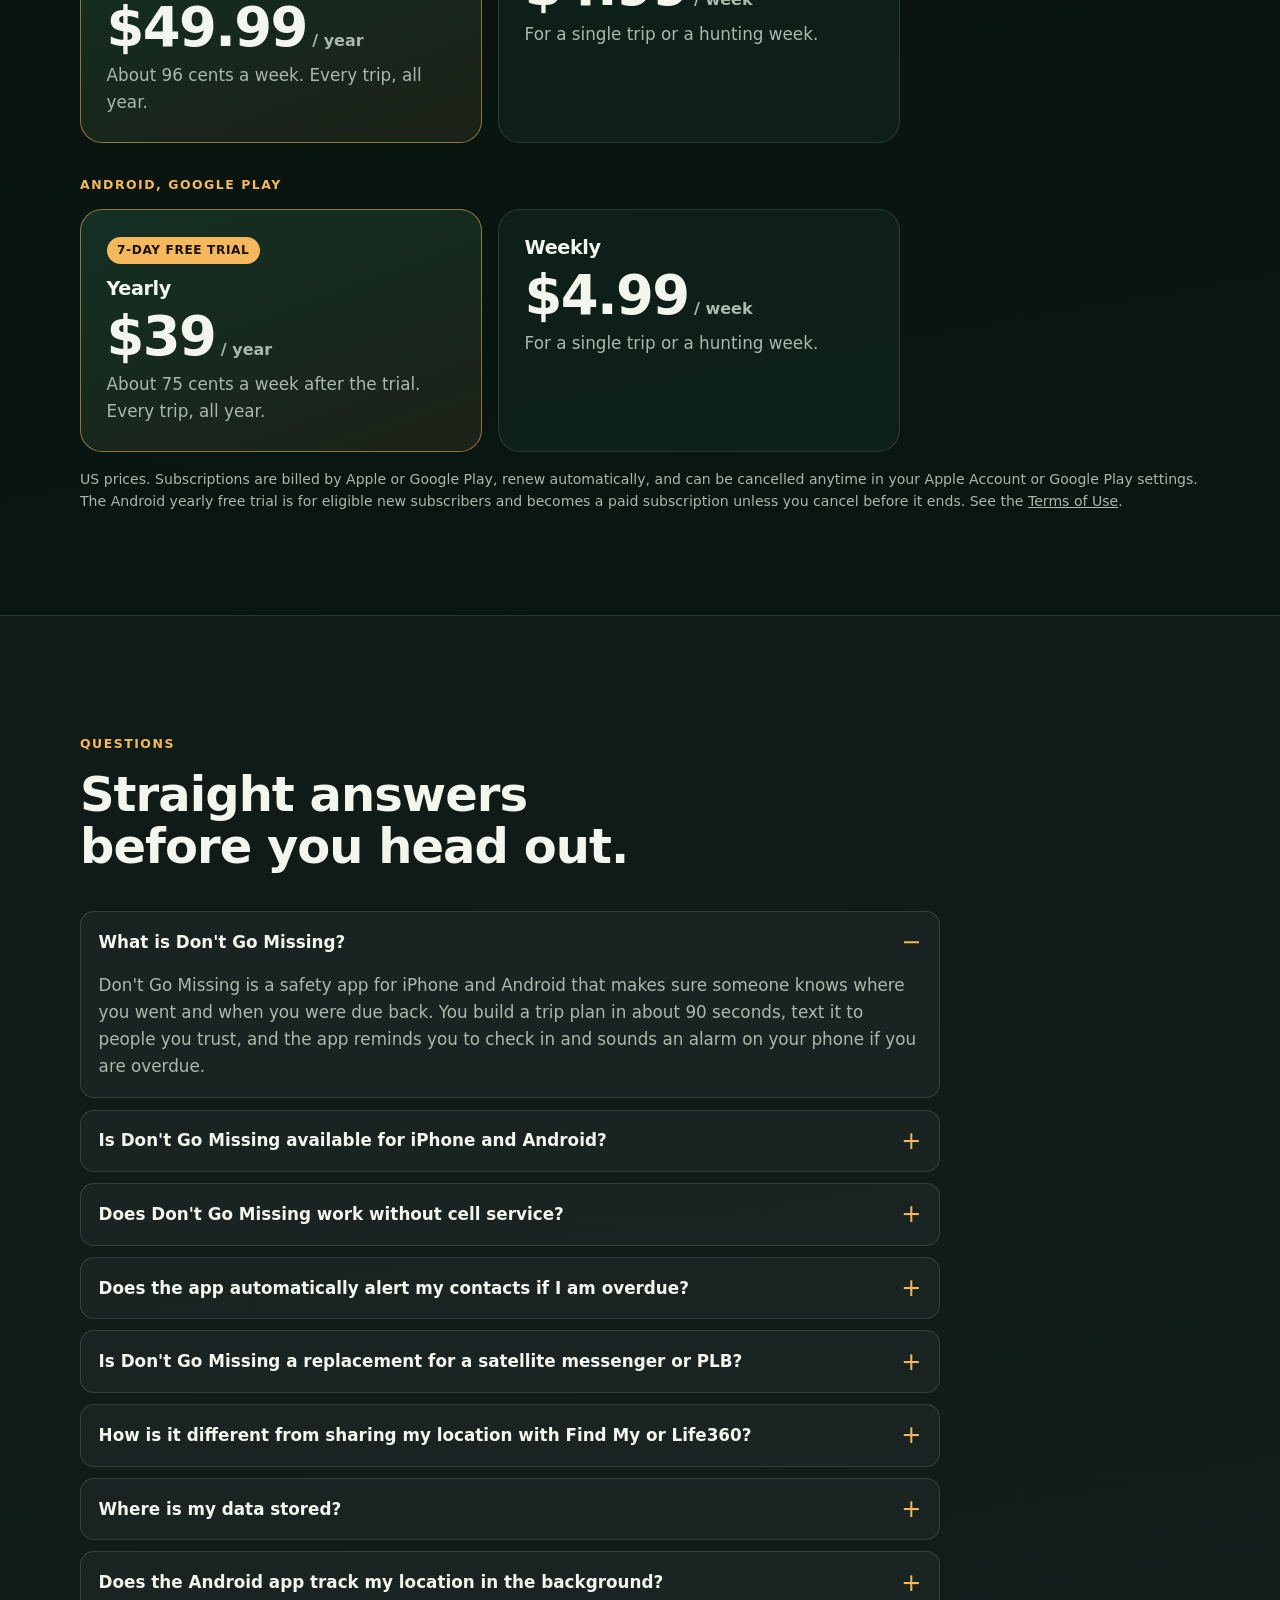
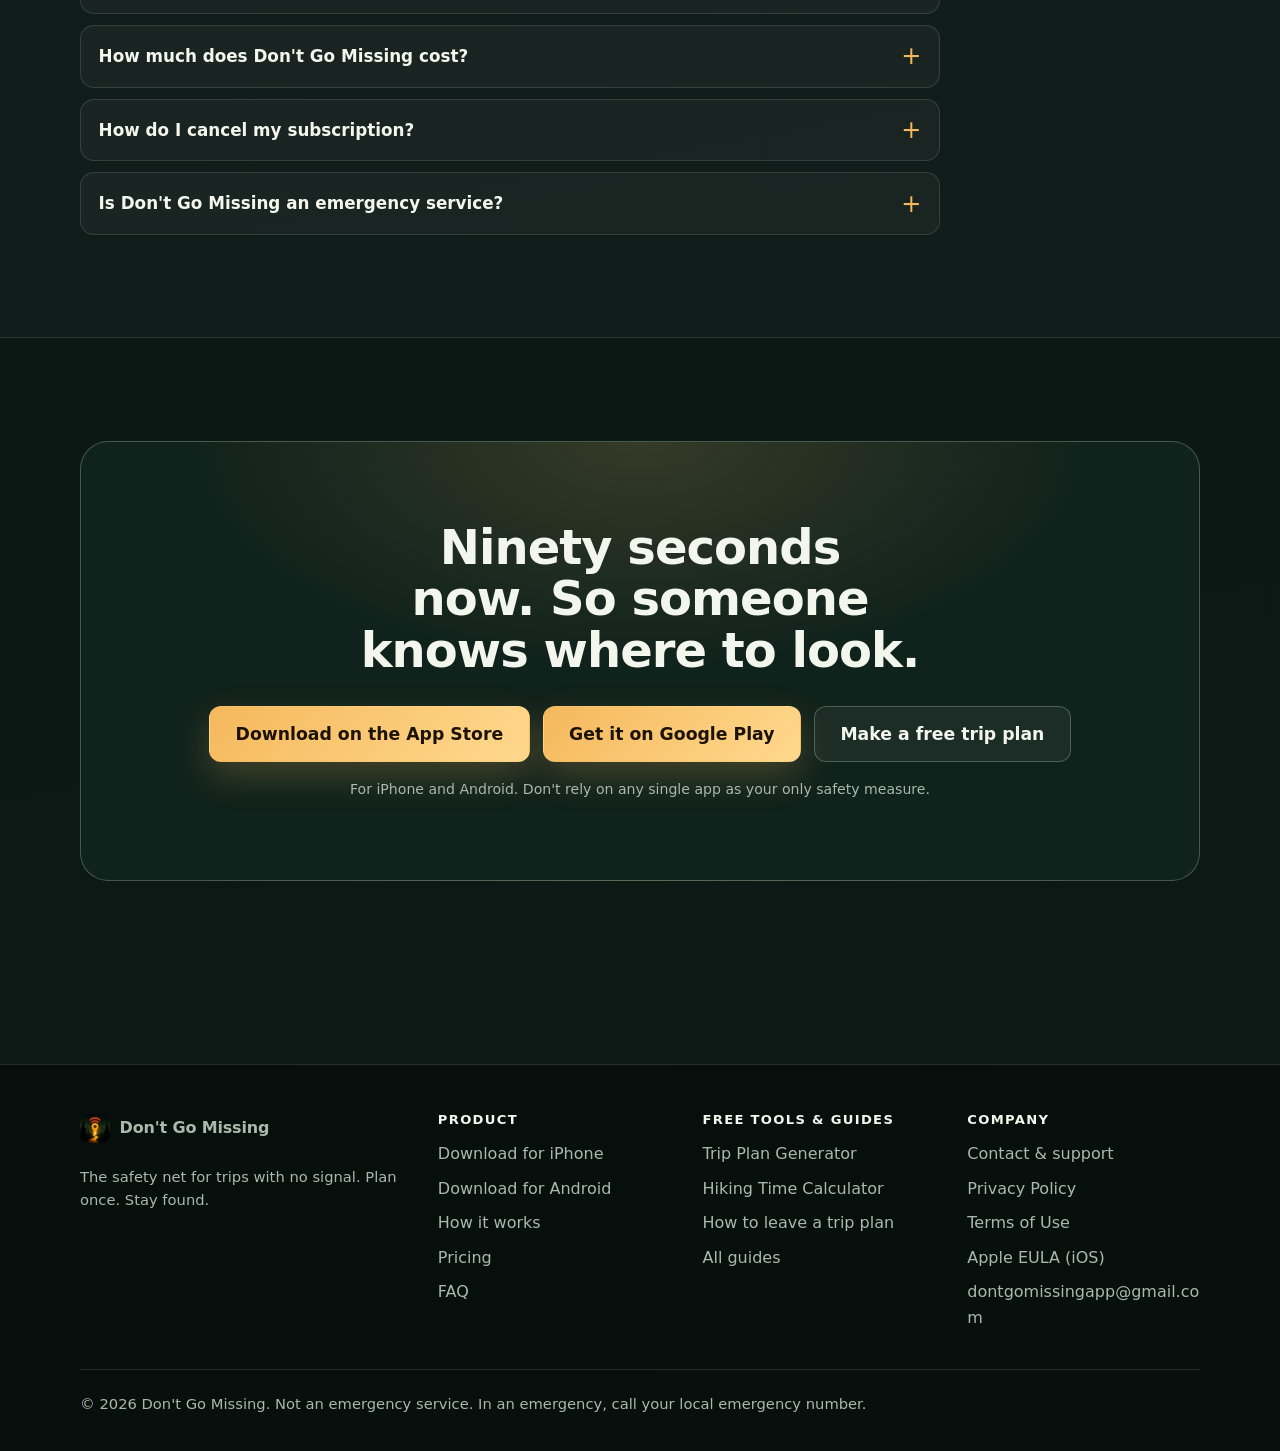
==== commit ddf74cff: "Simplify Android pricing to weekly and yearly Android is now $4.99 per week or $39 per year, with a " ====
--- a/index.html
+++ b/index.html
@@ -72,9 +72,8 @@
         "installUrl": "https://play.google.com/store/apps/details?id=com.dontgomissing.app",
         "publisher": { "@id": "https://dontgomissing.com/#org" },
         "offers": [
-          { "@type": "Offer", "price": "4.99", "priceCurrency": "USD", "description": "Monthly subscription" },
-          { "@type": "Offer", "price": "24.99", "priceCurrency": "USD", "description": "Yearly subscription" },
-          { "@type": "Offer", "price": "59.99", "priceCurrency": "USD", "description": "Lifetime Pass, one-time purchase" }
+          { "@type": "Offer", "price": "4.99", "priceCurrency": "USD", "description": "Weekly subscription" },
+          { "@type": "Offer", "price": "39.00", "priceCurrency": "USD", "description": "Yearly subscription with a 7-day free trial for eligible new subscribers" }
         ]
       },
       {
@@ -123,7 +122,7 @@
           {
             "@type": "Question",
             "name": "How much does Don't Go Missing cost?",
-            "acceptedAnswer": { "@type": "Answer", "text": "US prices depend on the store. On iPhone, Don't Go Missing is $4.99 per week or $49.99 per year, billed by Apple. On Android, it is $4.99 per month, $24.99 per year, or a one-time $59.99 Lifetime Pass, billed by Google Play. Subscriptions renew automatically until you cancel. The Lifetime Pass does not renew." }
+            "acceptedAnswer": { "@type": "Answer", "text": "US prices depend on the store. On iPhone, Don't Go Missing is $4.99 per week or $49.99 per year, billed by Apple. On Android, it is $4.99 per week or $39 per year, billed by Google Play, and the yearly plan starts with a 7-day free trial for eligible new subscribers. Subscriptions renew automatically until you cancel. A free trial becomes a paid subscription unless you cancel before it ends." }
           },
           {
             "@type": "Question",
@@ -421,25 +420,20 @@
           </article>
         </div>
         <p class="eyebrow" style="margin-top:2rem">Android, Google Play</p>
-        <div class="grid grid-3">
+        <div class="grid grid-2" style="max-width:820px">
           <article class="price-card featured">
-            <p class="badge">Best value</p>
+            <p class="badge">7-day free trial</p>
             <h3>Yearly</h3>
-            <p class="price">$24.99<span> / year</span></p>
-            <p>About $2.08 a month. Every trip, all year.</p>
+            <p class="price">$39<span> / year</span></p>
+            <p>About 75 cents a week after the trial. Every trip, all year.</p>
           </article>
           <article class="price-card">
-            <h3>Monthly</h3>
-            <p class="price">$4.99<span> / month</span></p>
-            <p>For a season or a single trip.</p>
-          </article>
-          <article class="price-card">
-            <h3>Lifetime Pass</h3>
-            <p class="price">$59.99<span> once</span></p>
-            <p>One payment. No renewal.</p>
-          </article>
-        </div>
-        <p class="fine-print" style="margin-top:1rem">US prices. Subscriptions are billed by Apple or Google Play, renew automatically, and can be cancelled anytime in your Apple Account or Google Play settings. The Lifetime Pass is a one-time purchase that does not renew. See the <a href="/terms/">Terms of Use</a>.</p>
+            <h3>Weekly</h3>
+            <p class="price">$4.99<span> / week</span></p>
+            <p>For a single trip or a hunting week.</p>
+          </article>
+        </div>
+        <p class="fine-print" style="margin-top:1rem">US prices. Subscriptions are billed by Apple or Google Play, renew automatically, and can be cancelled anytime in your Apple Account or Google Play settings. The Android yearly free trial is for eligible new subscribers and becomes a paid subscription unless you cancel before it ends. See the <a href="/terms/">Terms of Use</a>.</p>
       </div>
     </section>
 
@@ -484,7 +478,7 @@
           </details>
           <details>
             <summary>How much does Don't Go Missing cost?</summary>
-            <p>US prices depend on the store. On iPhone, Don't Go Missing is $4.99 per week or $49.99 per year, billed by Apple. On Android, it is $4.99 per month, $24.99 per year, or a one-time $59.99 Lifetime Pass, billed by Google Play. Subscriptions renew automatically until you cancel. The Lifetime Pass does not renew.</p>
+            <p>US prices depend on the store. On iPhone, Don't Go Missing is $4.99 per week or $49.99 per year, billed by Apple. On Android, it is $4.99 per week or $39 per year, billed by Google Play, and the yearly plan starts with a 7-day free trial for eligible new subscribers. Subscriptions renew automatically until you cancel. A free trial becomes a paid subscription unless you cancel before it ends.</p>
           </details>
           <details>
             <summary>How do I cancel my subscription?</summary>
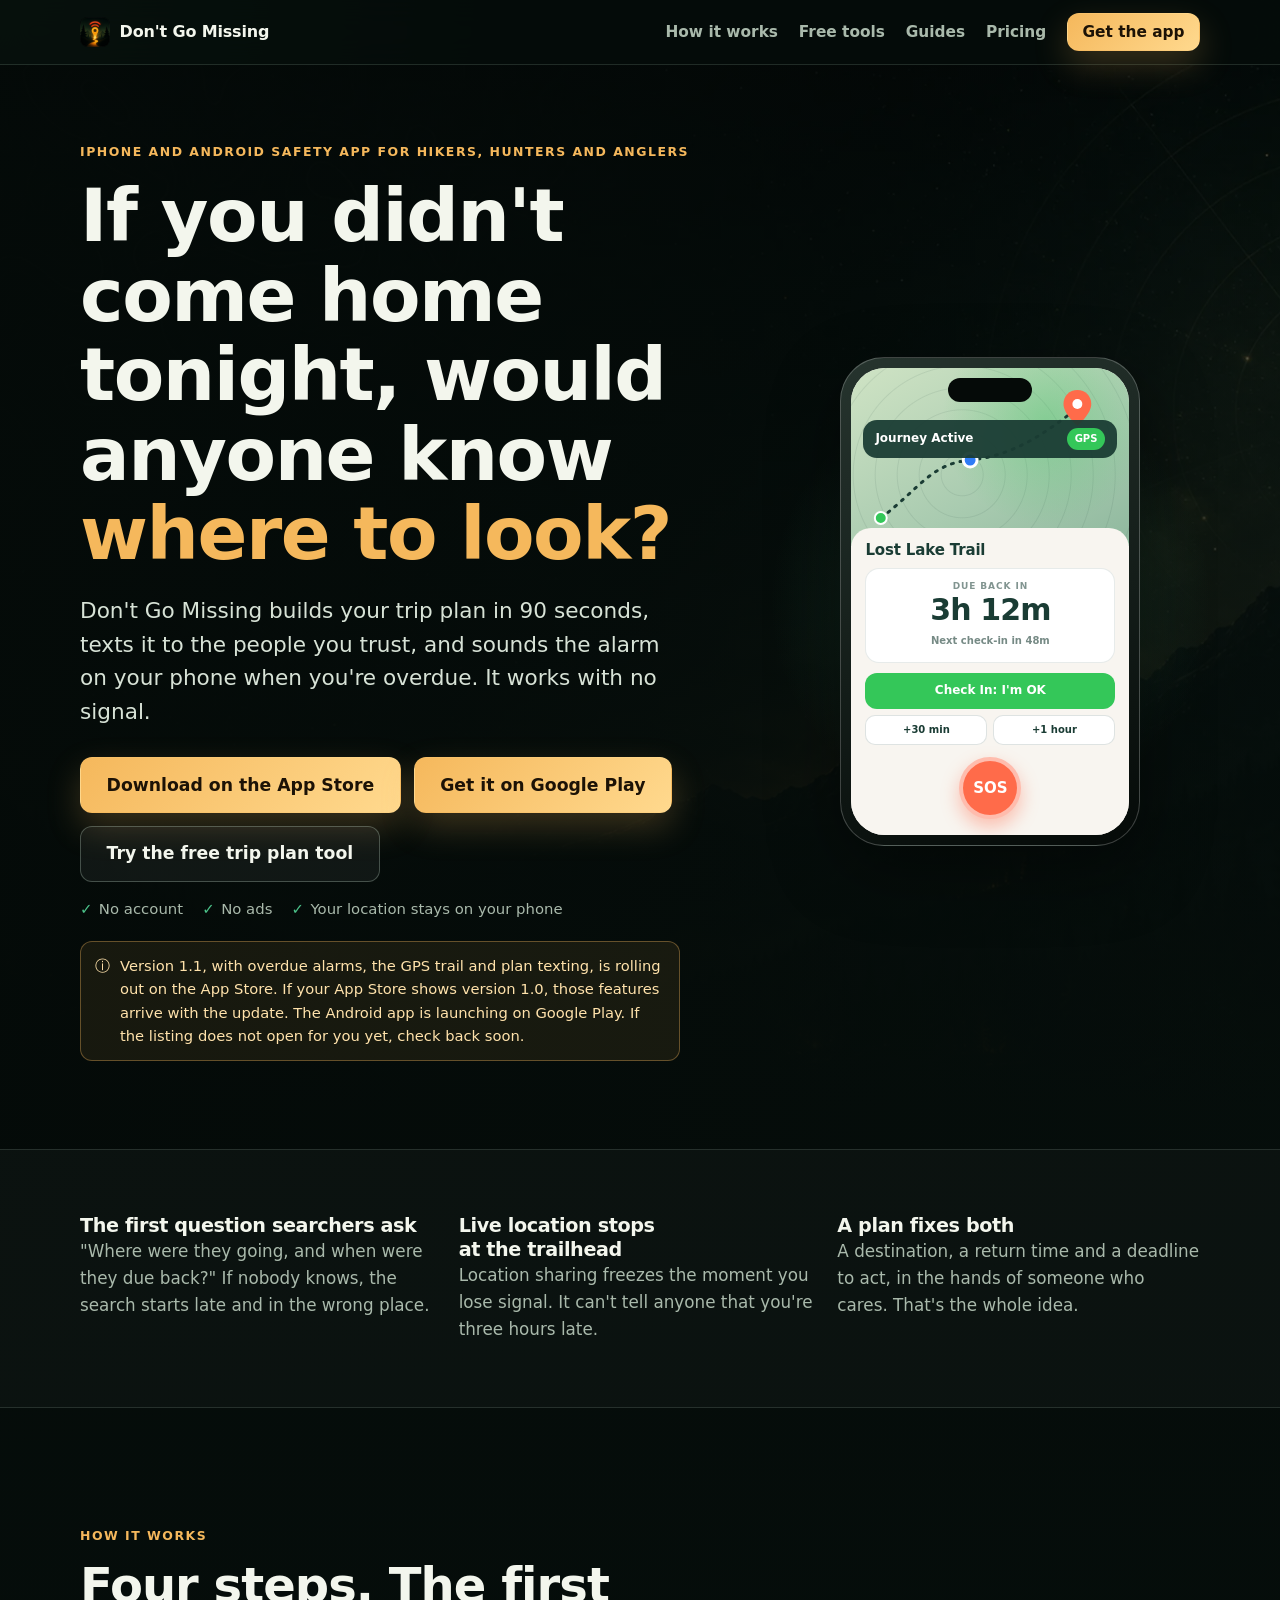
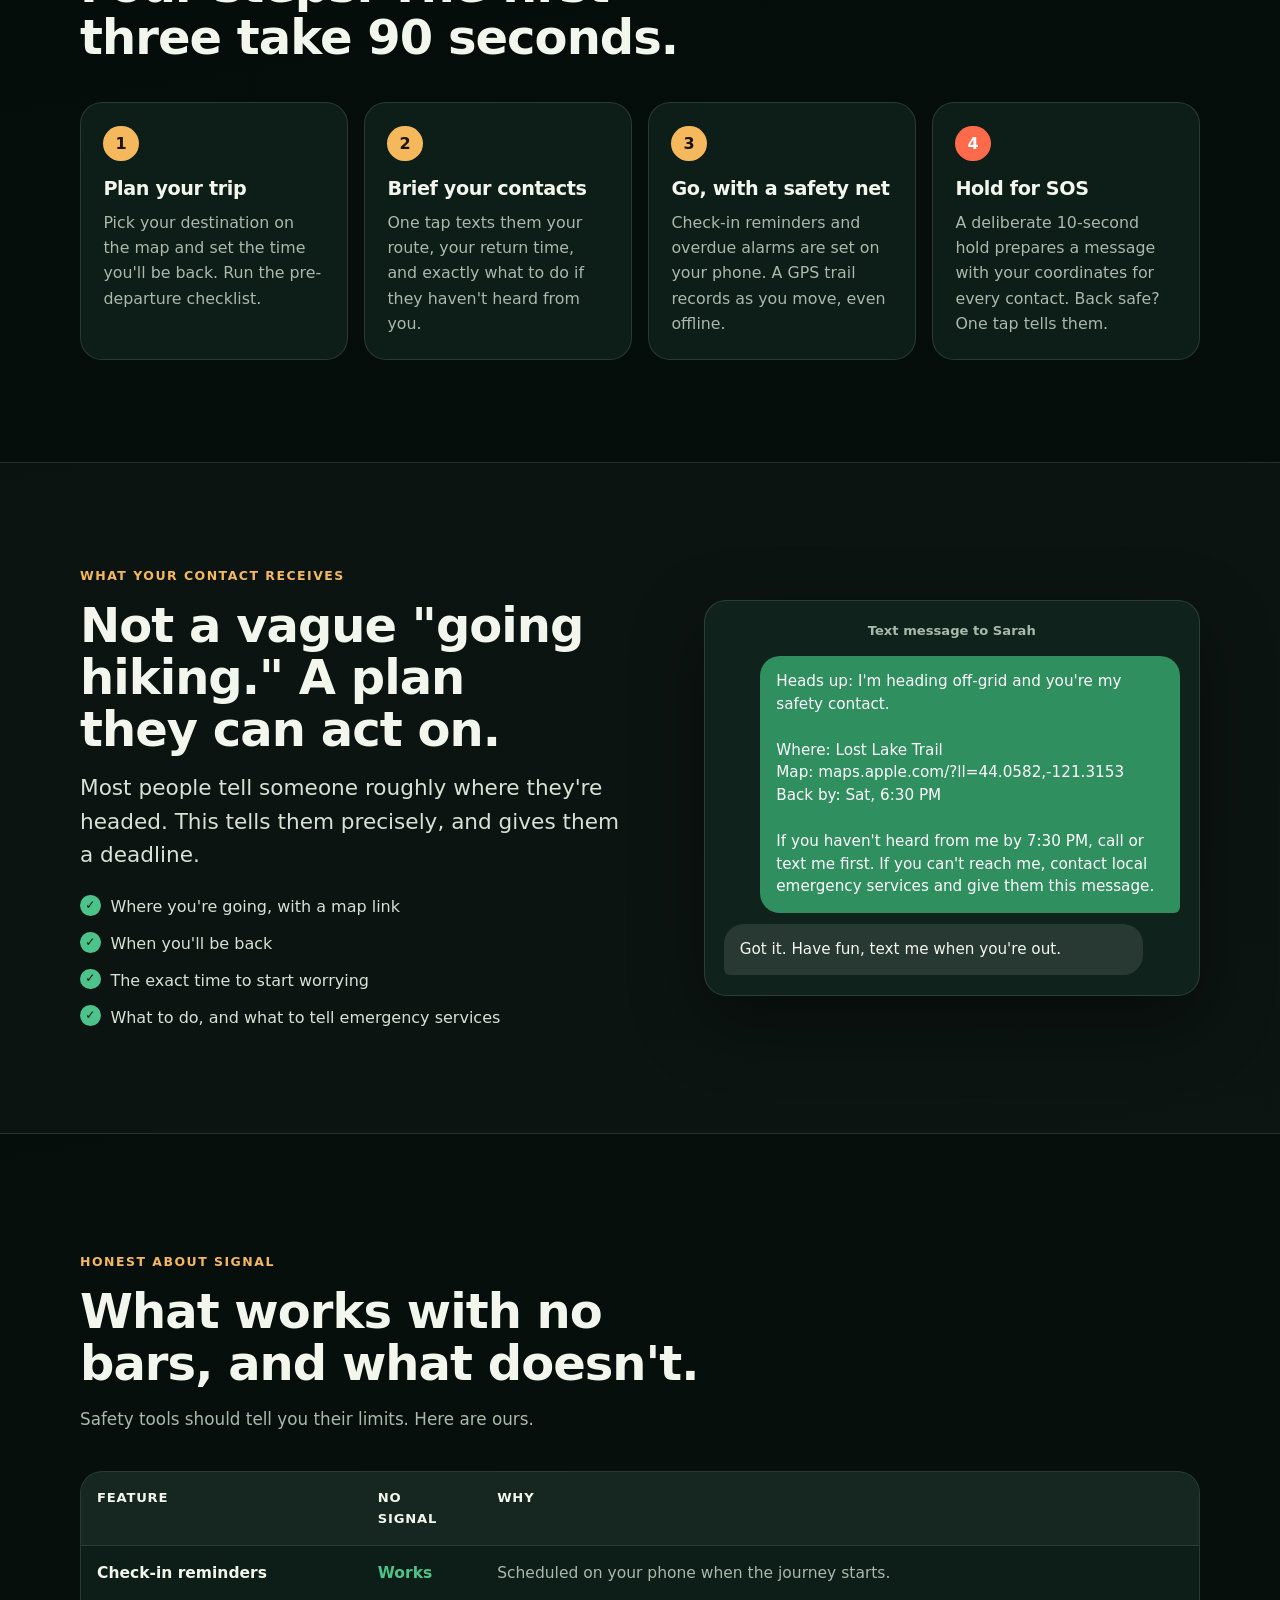
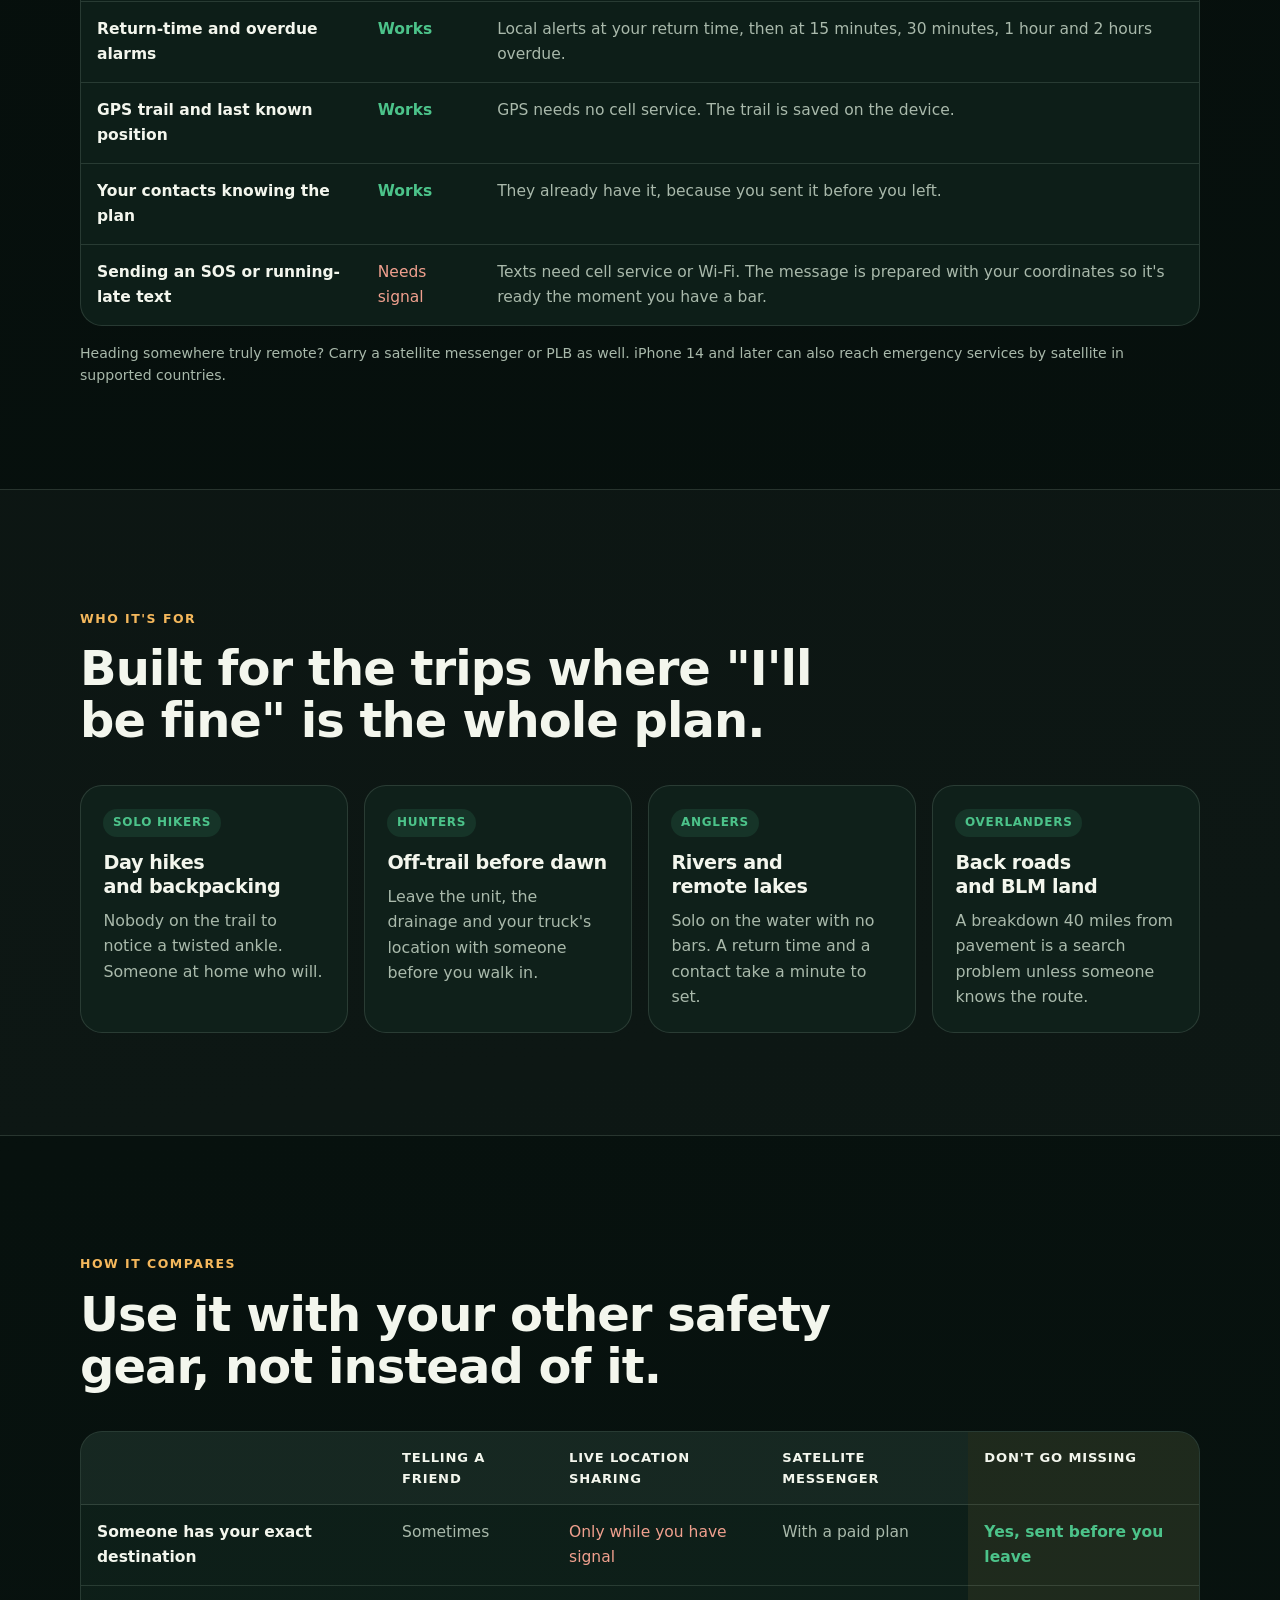
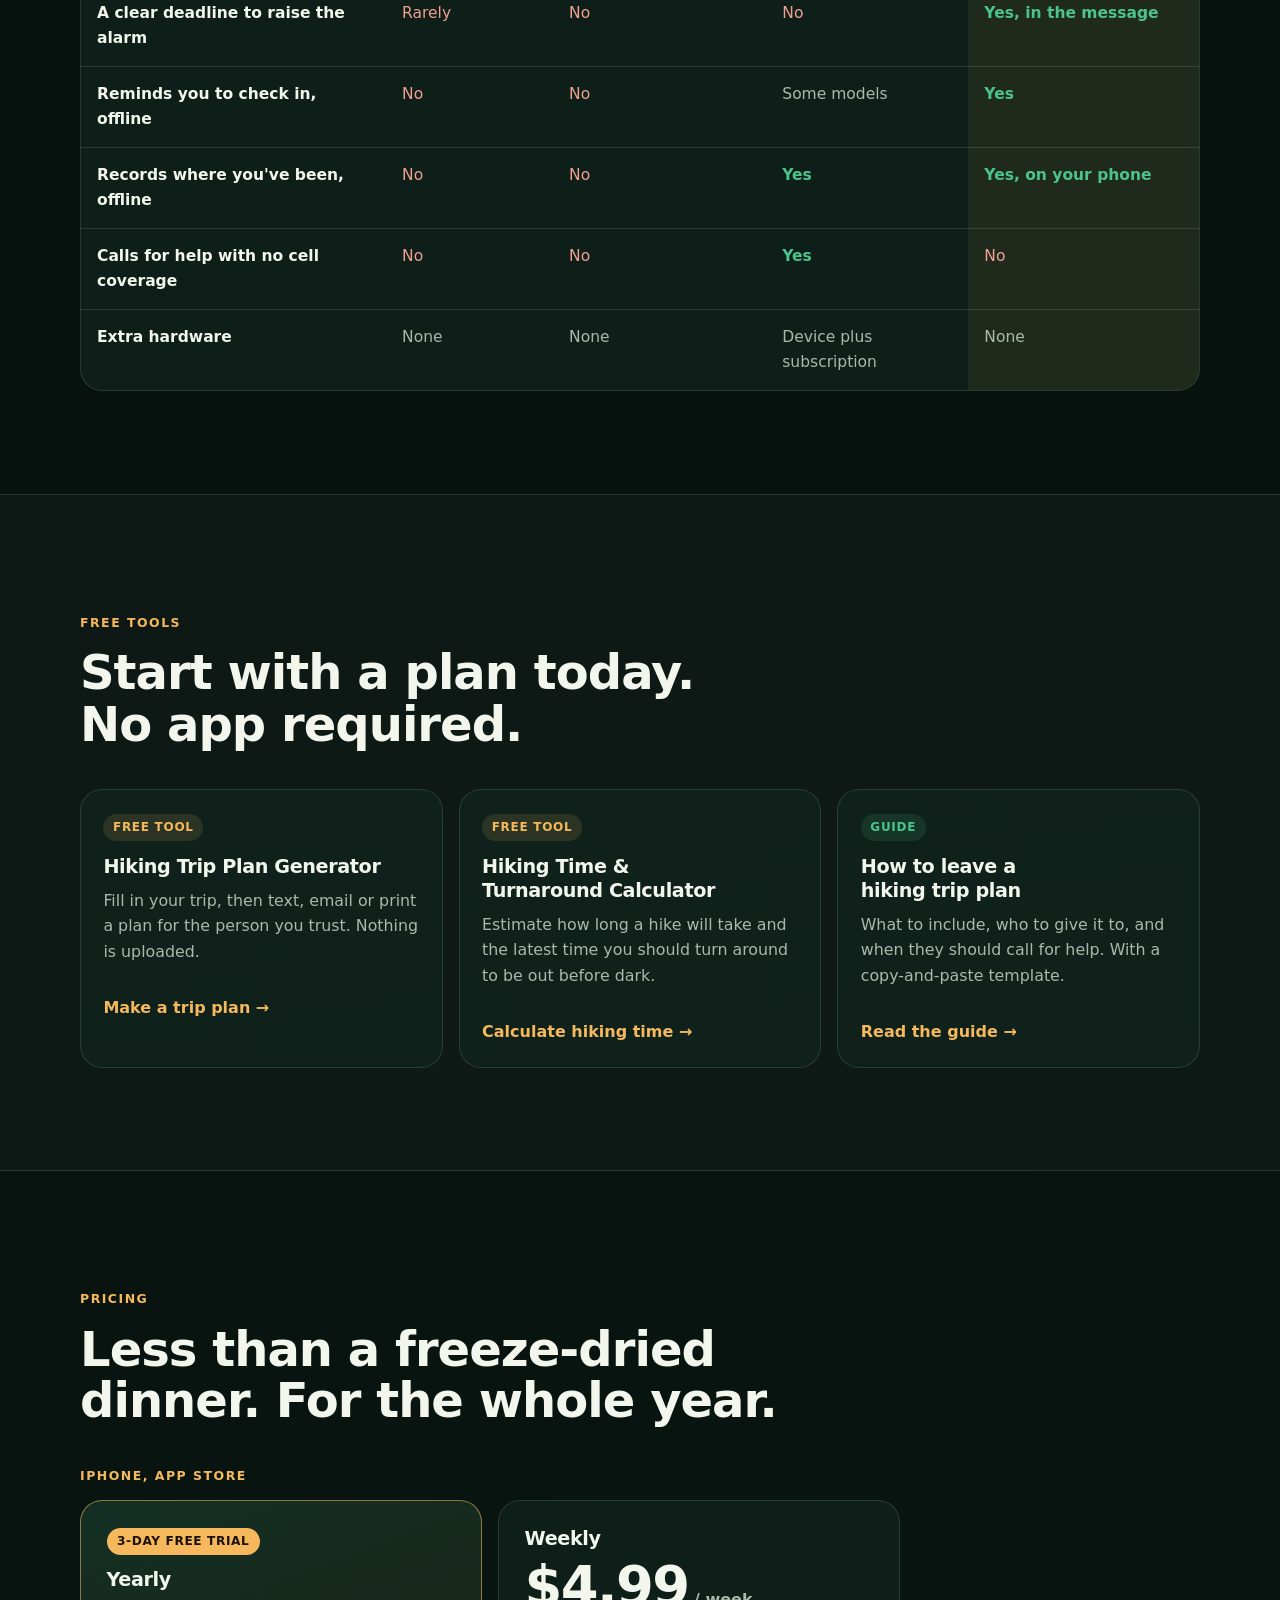
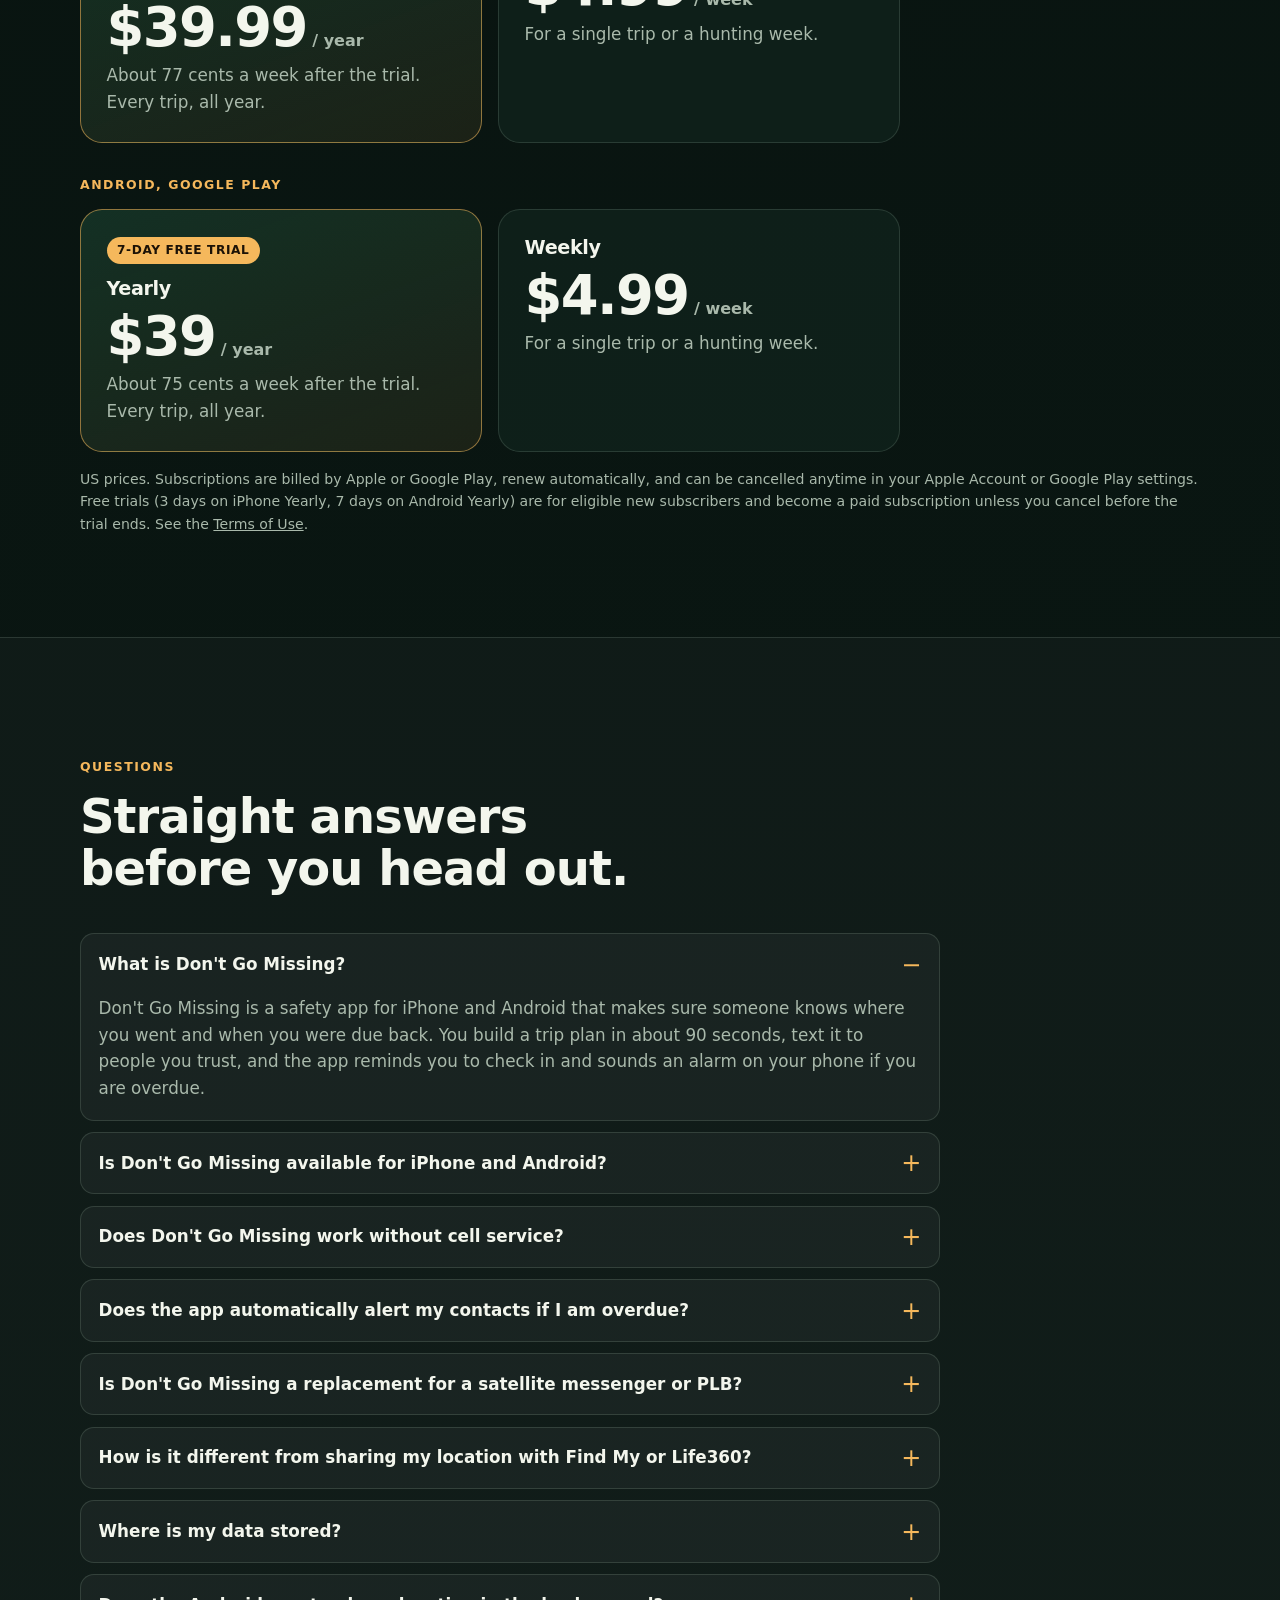
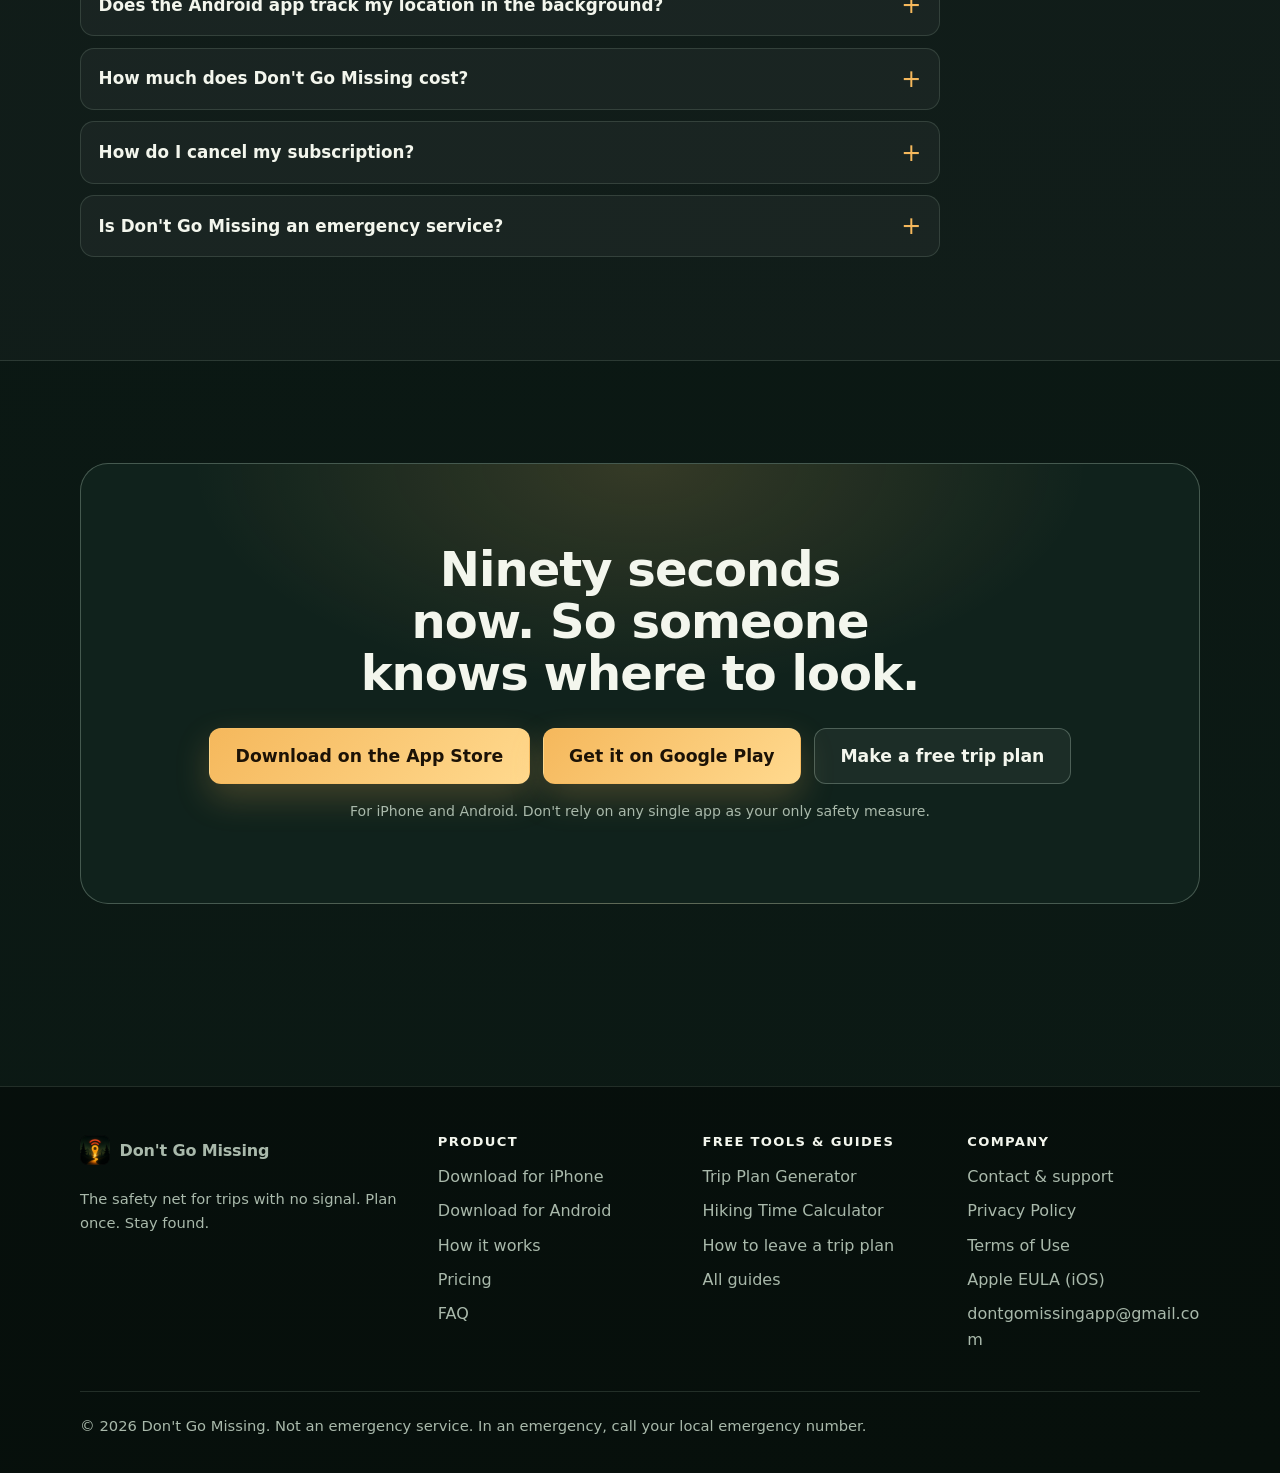
==== commit cfb4ece4: "Sync iPhone v1.1 pricing ($39.99/yr + 3-day trial) and campaign link" ====
--- a/index.html
+++ b/index.html
@@ -57,7 +57,7 @@
         "publisher": { "@id": "https://dontgomissing.com/#org" },
         "offers": [
           { "@type": "Offer", "price": "4.99", "priceCurrency": "USD", "description": "Weekly subscription" },
-          { "@type": "Offer", "price": "49.99", "priceCurrency": "USD", "description": "Yearly subscription" }
+          { "@type": "Offer", "price": "39.99", "priceCurrency": "USD", "description": "Yearly subscription (3-day free trial for eligible new subscribers)" }
         ]
       },
       {
@@ -122,7 +122,7 @@
           {
             "@type": "Question",
             "name": "How much does Don't Go Missing cost?",
-            "acceptedAnswer": { "@type": "Answer", "text": "US prices depend on the store. On iPhone, Don't Go Missing is $4.99 per week or $49.99 per year, billed by Apple. On Android, it is $4.99 per week or $39 per year, billed by Google Play, and the yearly plan starts with a 7-day free trial for eligible new subscribers. Subscriptions renew automatically until you cancel. A free trial becomes a paid subscription unless you cancel before it ends." }
+            "acceptedAnswer": { "@type": "Answer", "text": "US prices depend on the store. On iPhone, Don't Go Missing is $4.99 per week or $39.99 per year, billed by Apple, and the yearly plan starts with a 3-day free trial for eligible new subscribers. On Android, it is $4.99 per week or $39 per year, billed by Google Play, and the yearly plan starts with a 7-day free trial for eligible new subscribers. Subscriptions renew automatically until you cancel. A free trial becomes a paid subscription unless you cancel before it ends." }
           },
           {
             "@type": "Question",
@@ -154,7 +154,7 @@
         <a href="/tools/">Free tools</a>
         <a href="/guides/">Guides</a>
         <a href="#pricing">Pricing</a>
-        <a class="button button-primary button-small" href="https://apps.apple.com/us/app/dont-go-missing/id6768712827">Get the app</a>
+        <a class="button button-primary button-small" href="https://apps.apple.com/app/apple-store/id6768712827?pt=127859278&ct=website&mt=8">Get the app</a>
       </nav>
     </div>
   </header>
@@ -167,7 +167,7 @@
           <h1>If you didn't come home tonight, would anyone know <em>where to look?</em></h1>
           <p class="lead">Don't Go Missing builds your trip plan in 90 seconds, texts it to the people you trust, and sounds the alarm on your phone when you're overdue. It works with no signal.</p>
           <div class="cta-row">
-            <a class="button button-primary button-large" href="https://apps.apple.com/us/app/dont-go-missing/id6768712827">Download on the App Store</a>
+            <a class="button button-primary button-large" href="https://apps.apple.com/app/apple-store/id6768712827?pt=127859278&ct=website&mt=8">Download on the App Store</a>
             <a class="button button-primary button-large" href="https://play.google.com/store/apps/details?id=com.dontgomissing.app">Get it on Google Play</a>
             <a class="button button-secondary button-large" href="/tools/trip-plan/">Try the free trip plan tool</a>
           </div>
@@ -408,10 +408,10 @@
         <p class="eyebrow">iPhone, App Store</p>
         <div class="grid grid-2" style="max-width:820px">
           <article class="price-card featured">
-            <p class="badge">Best value</p>
+            <p class="badge">3-day free trial</p>
             <h3>Yearly</h3>
-            <p class="price">$49.99<span> / year</span></p>
-            <p>About 96 cents a week. Every trip, all year.</p>
+            <p class="price">$39.99<span> / year</span></p>
+            <p>About 77 cents a week after the trial. Every trip, all year.</p>
           </article>
           <article class="price-card">
             <h3>Weekly</h3>
@@ -433,7 +433,7 @@
             <p>For a single trip or a hunting week.</p>
           </article>
         </div>
-        <p class="fine-print" style="margin-top:1rem">US prices. Subscriptions are billed by Apple or Google Play, renew automatically, and can be cancelled anytime in your Apple Account or Google Play settings. The Android yearly free trial is for eligible new subscribers and becomes a paid subscription unless you cancel before it ends. See the <a href="/terms/">Terms of Use</a>.</p>
+        <p class="fine-print" style="margin-top:1rem">US prices. Subscriptions are billed by Apple or Google Play, renew automatically, and can be cancelled anytime in your Apple Account or Google Play settings. Free trials (3 days on iPhone Yearly, 7 days on Android Yearly) are for eligible new subscribers and become a paid subscription unless you cancel before the trial ends. See the <a href="/terms/">Terms of Use</a>.</p>
       </div>
     </section>
 
@@ -478,7 +478,7 @@
           </details>
           <details>
             <summary>How much does Don't Go Missing cost?</summary>
-            <p>US prices depend on the store. On iPhone, Don't Go Missing is $4.99 per week or $49.99 per year, billed by Apple. On Android, it is $4.99 per week or $39 per year, billed by Google Play, and the yearly plan starts with a 7-day free trial for eligible new subscribers. Subscriptions renew automatically until you cancel. A free trial becomes a paid subscription unless you cancel before it ends.</p>
+            <p>US prices depend on the store. On iPhone, Don't Go Missing is $4.99 per week or $39.99 per year, billed by Apple, and the yearly plan starts with a 3-day free trial for eligible new subscribers. On Android, it is $4.99 per week or $39 per year, billed by Google Play, and the yearly plan starts with a 7-day free trial for eligible new subscribers. Subscriptions renew automatically until you cancel. A free trial becomes a paid subscription unless you cancel before it ends.</p>
           </details>
           <details>
             <summary>How do I cancel my subscription?</summary>
@@ -497,7 +497,7 @@
         <div class="final-cta">
           <h2>Ninety seconds now. So someone knows where to look.</h2>
           <div class="cta-row">
-            <a class="button button-primary button-large" href="https://apps.apple.com/us/app/dont-go-missing/id6768712827">Download on the App Store</a>
+            <a class="button button-primary button-large" href="https://apps.apple.com/app/apple-store/id6768712827?pt=127859278&ct=website&mt=8">Download on the App Store</a>
             <a class="button button-primary button-large" href="https://play.google.com/store/apps/details?id=com.dontgomissing.app">Get it on Google Play</a>
             <a class="button button-secondary button-large" href="/tools/trip-plan/">Make a free trip plan</a>
           </div>
@@ -517,7 +517,7 @@
         <div>
           <h4>Product</h4>
           <ul>
-            <li><a href="https://apps.apple.com/us/app/dont-go-missing/id6768712827">Download for iPhone</a></li>
+            <li><a href="https://apps.apple.com/app/apple-store/id6768712827?pt=127859278&ct=website&mt=8">Download for iPhone</a></li>
             <li><a href="https://play.google.com/store/apps/details?id=com.dontgomissing.app">Download for Android</a></li>
             <li><a href="/#how">How it works</a></li>
             <li><a href="/#pricing">Pricing</a></li>
@@ -550,7 +550,7 @@
 
   <div class="sticky-cta">
     <p>Plan once. Stay found.</p>
-    <a class="button button-primary button-small" href="https://apps.apple.com/us/app/dont-go-missing/id6768712827">App Store</a>
+    <a class="button button-primary button-small" href="https://apps.apple.com/app/apple-store/id6768712827?pt=127859278&ct=website&mt=8">App Store</a>
     <a class="button button-primary button-small" href="https://play.google.com/store/apps/details?id=com.dontgomissing.app">Google Play</a>
   </div>
 </body>
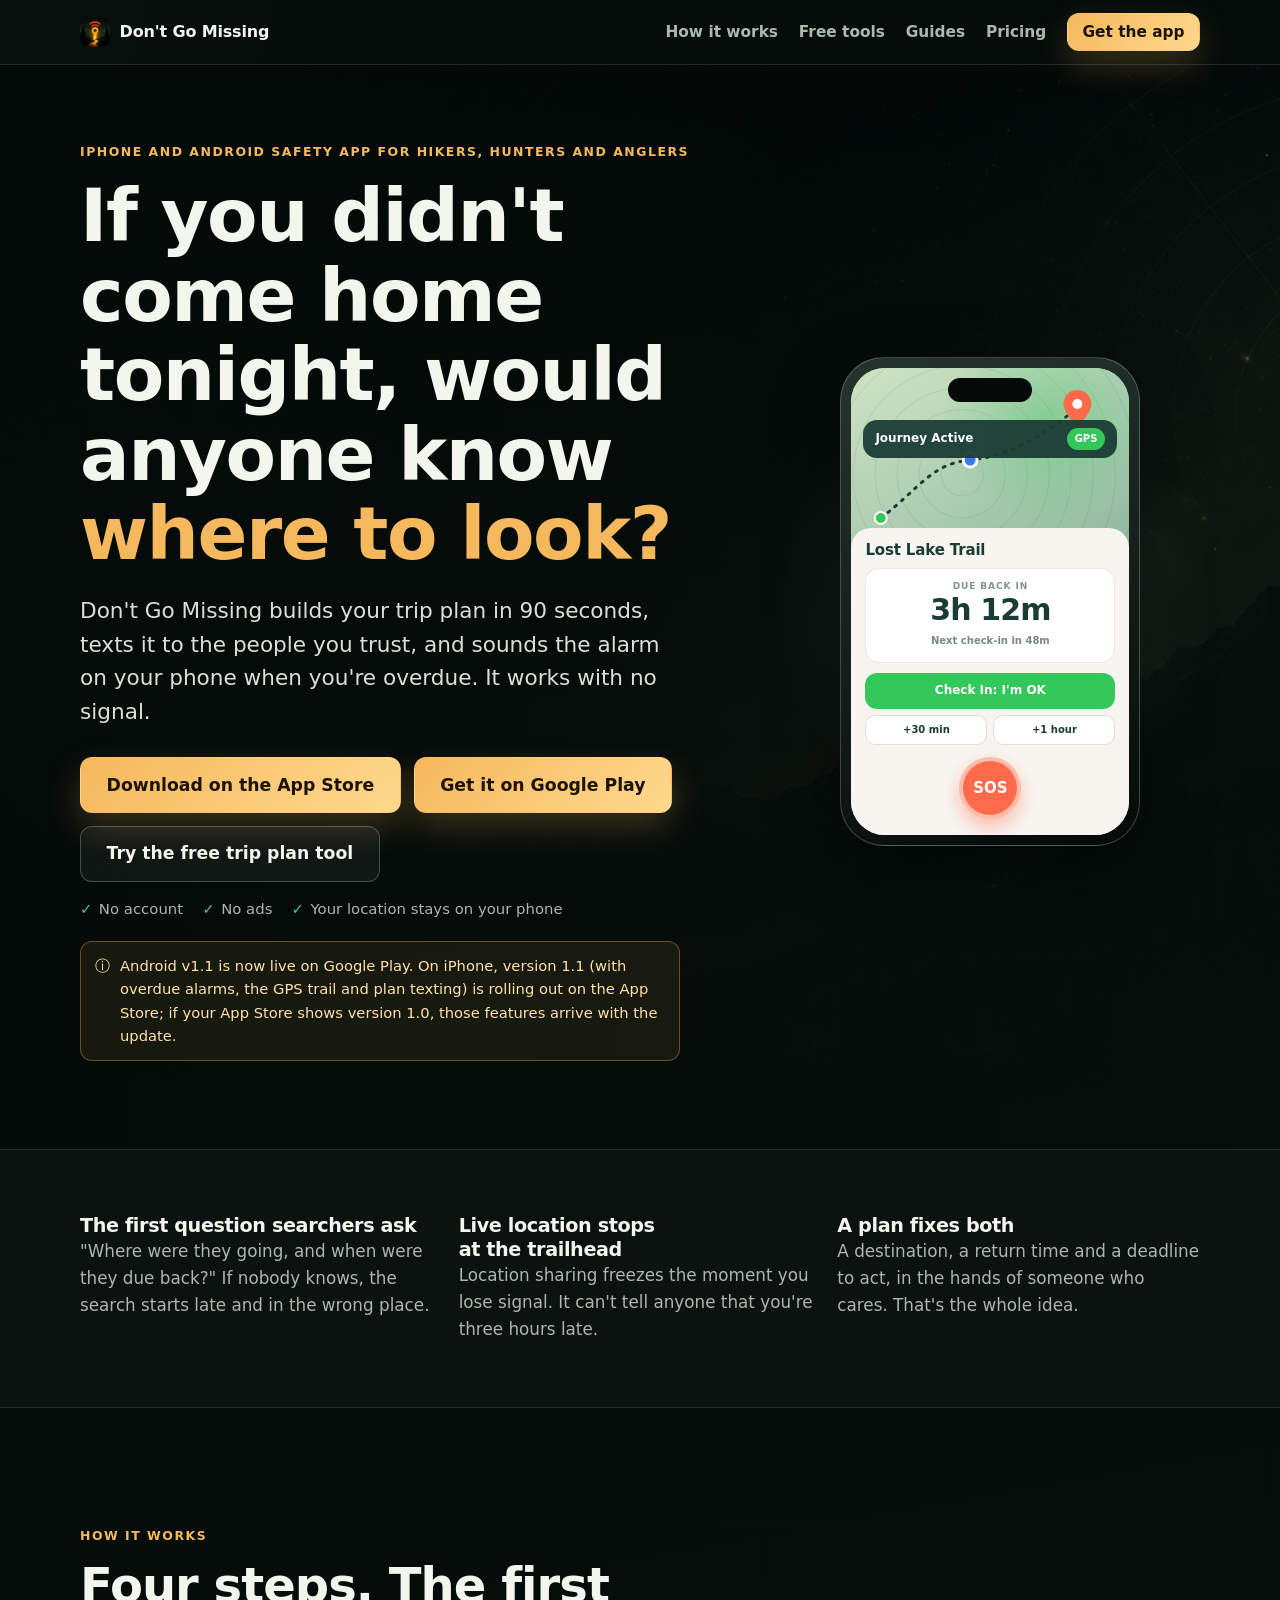
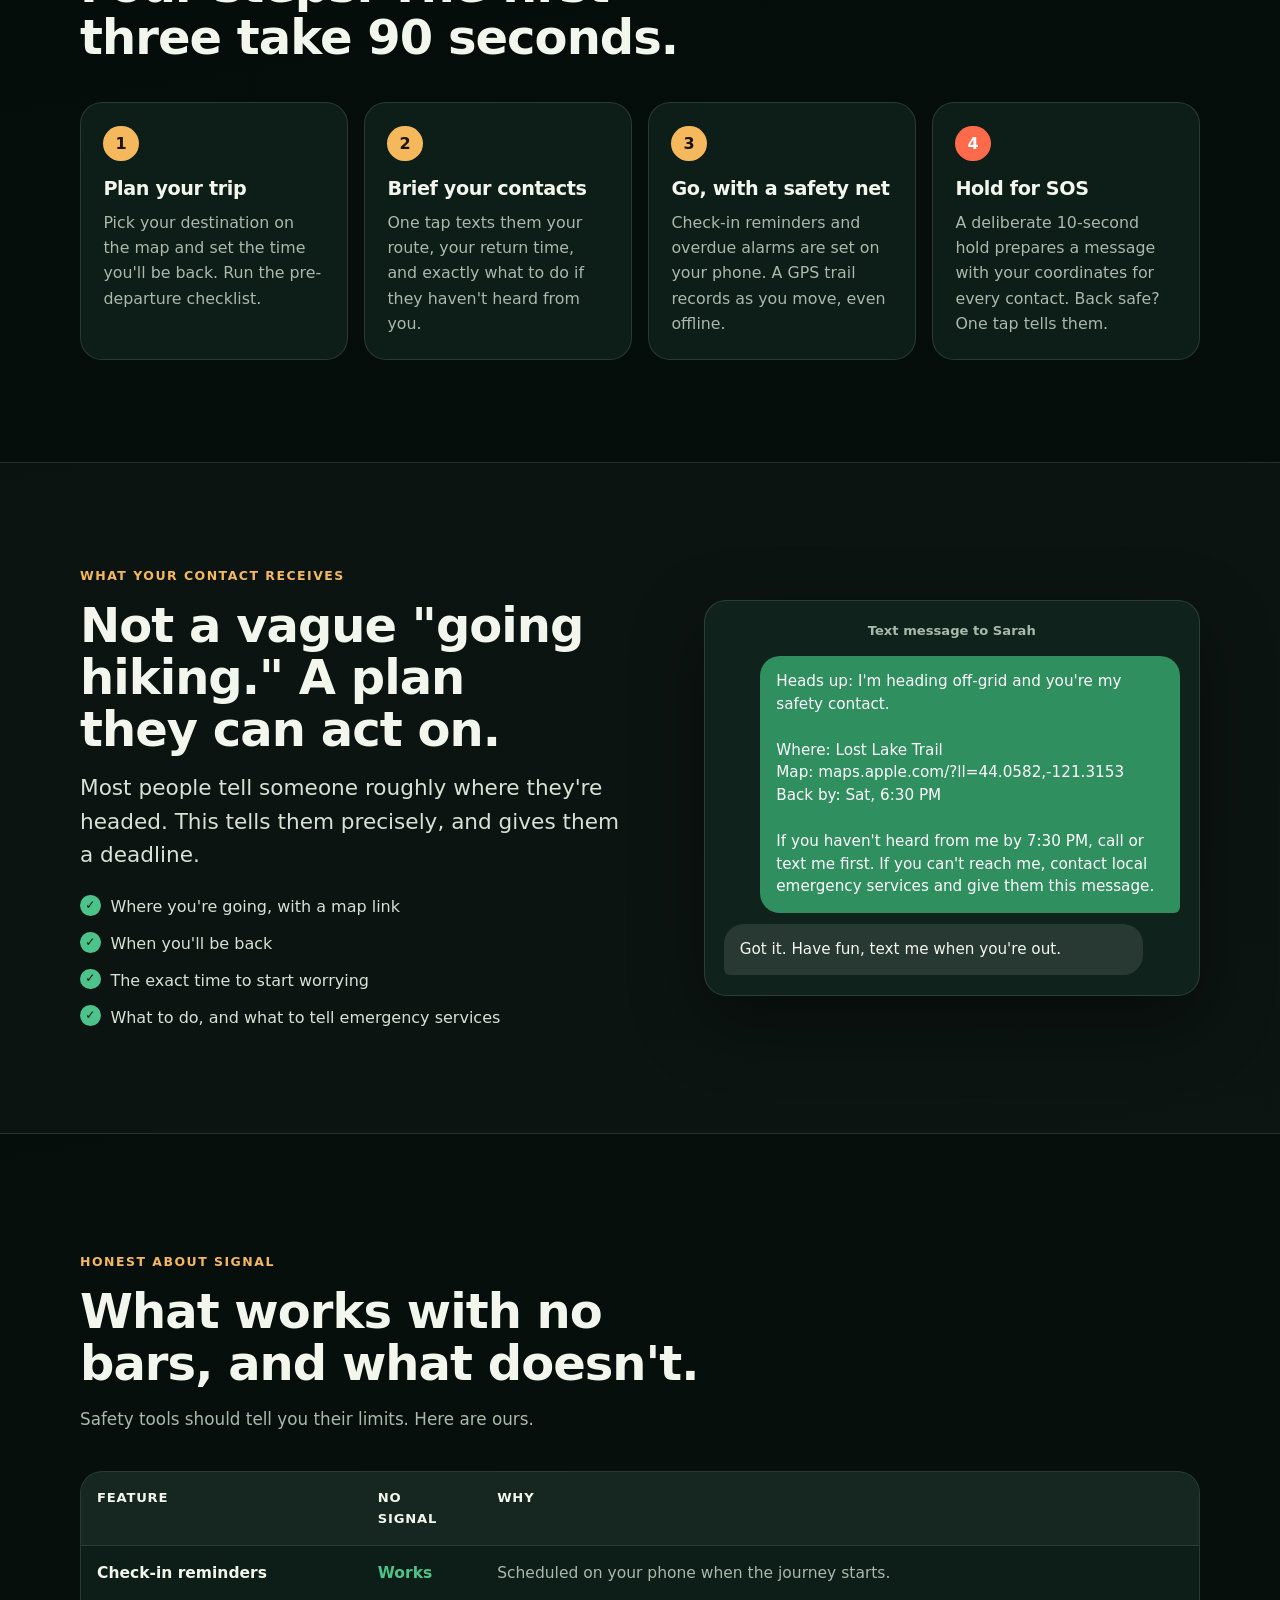
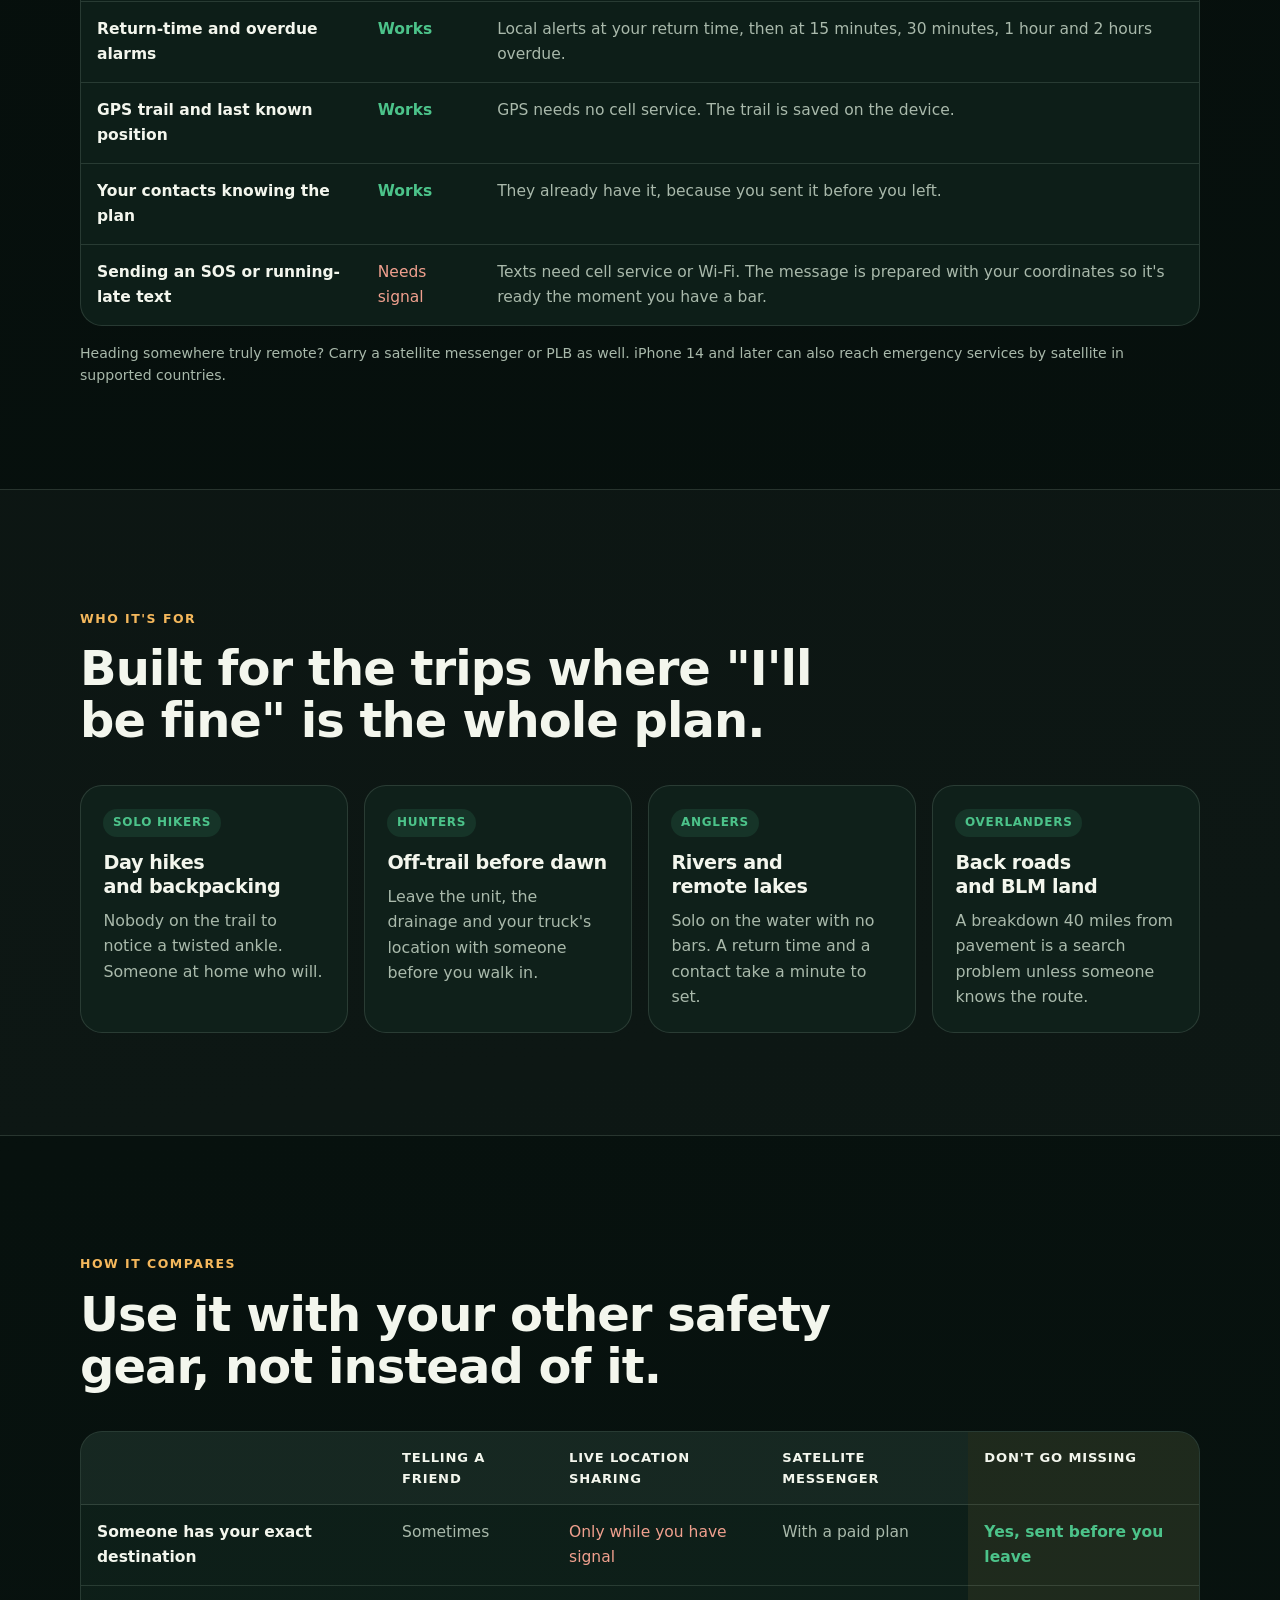
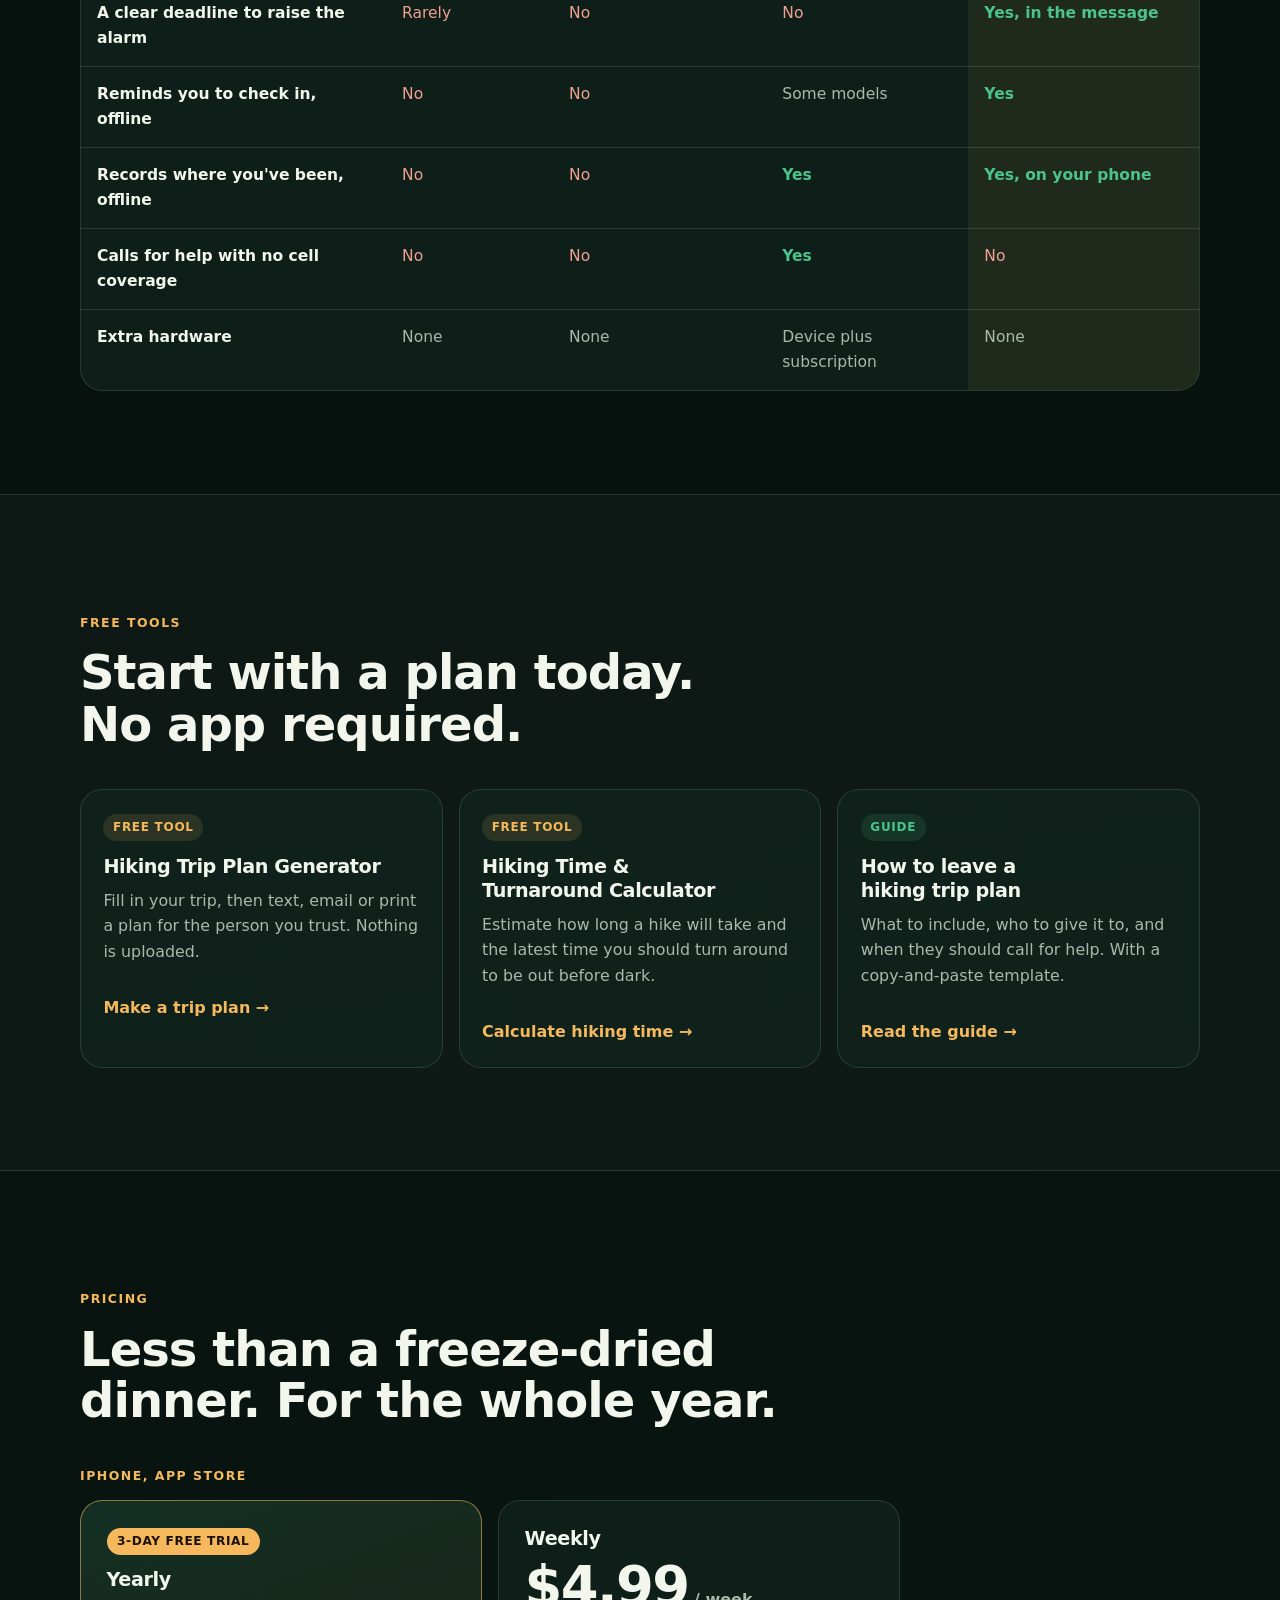
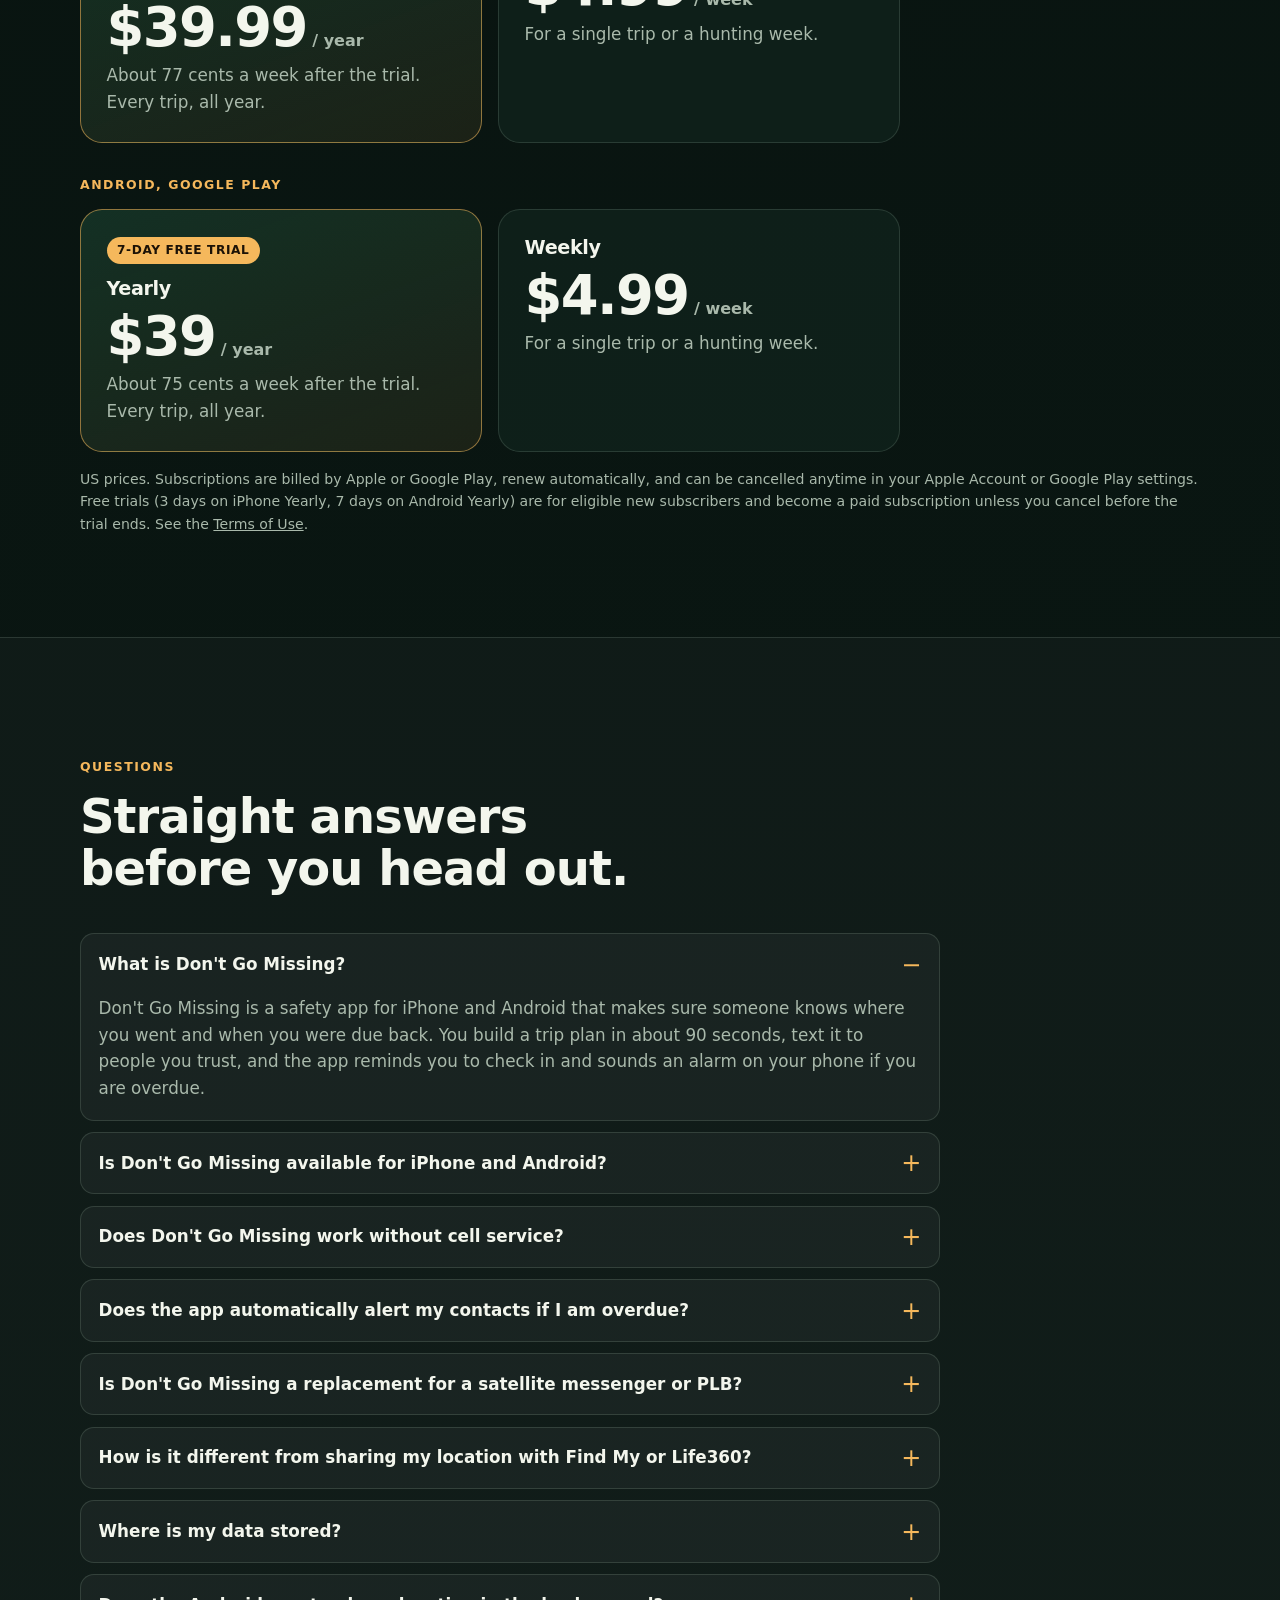
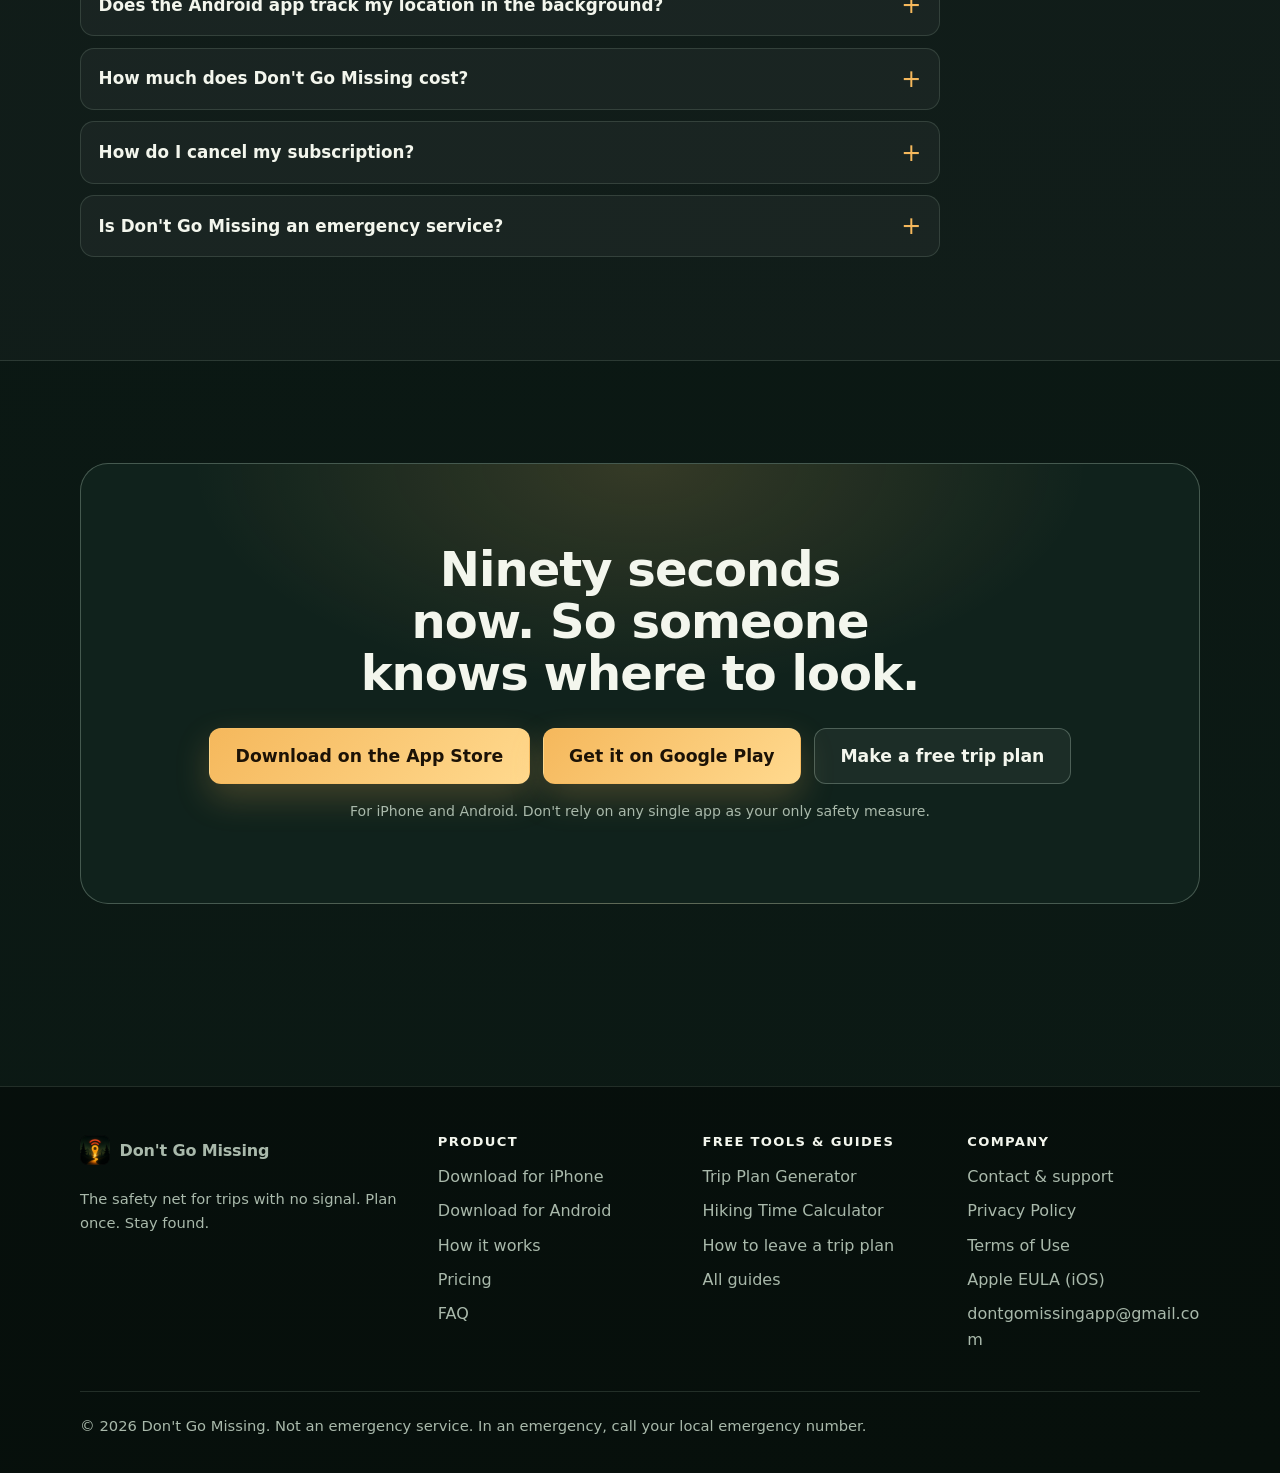
==== commit 2bade71e: "Add solo hiking offline safety guide and update live Google Play status" ====
--- a/index.html
+++ b/index.html
@@ -87,7 +87,7 @@
           {
             "@type": "Question",
             "name": "Is Don't Go Missing available for iPhone and Android?",
-            "acceptedAnswer": { "@type": "Answer", "text": "It is made for both. The iPhone app is on the App Store and needs iOS 16 or later. The Android app is launching on Google Play under the package name com.dontgomissing.app. On both, you build a trip plan, send it to people you trust, and get check-in reminders and overdue alarms on your phone." }
+            "acceptedAnswer": { "@type": "Answer", "text": "It is made for both. The iPhone app is on the App Store and needs iOS 16 or later. The Android app is live on Google Play under the package name com.dontgomissing.app. On both, you build a trip plan, send it to people you trust, and get check-in reminders and overdue alarms on your phone." }
           },
           {
             "@type": "Question",
@@ -176,7 +176,7 @@
             <li>No ads</li>
             <li>Your location stays on your phone</li>
           </ul>
-          <p class="release-note"><span aria-hidden="true">&#9432;</span><span>Version 1.1, with overdue alarms, the GPS trail and plan texting, is rolling out on the App Store. If your App Store shows version 1.0, those features arrive with the update. The Android app is launching on Google Play. If the listing does not open for you yet, check back soon.</span></p>
+          <p class="release-note"><span aria-hidden="true">&#9432;</span><span>Android v1.1 is now live on Google Play. On iPhone, version 1.1 (with overdue alarms, the GPS trail and plan texting) is rolling out on the App Store; if your App Store shows version 1.0, those features arrive with the update.</span></p>
         </div>
 
         <div class="phone-stage" role="img" aria-label="The app during a journey: a countdown showing due back in 3 hours 12 minutes, a check-in button, buttons to add time, and a hold-to-send SOS button">
@@ -450,7 +450,7 @@
           </details>
           <details>
             <summary>Is Don't Go Missing available for iPhone and Android?</summary>
-            <p>It is made for both. The iPhone app is on the App Store and needs iOS 16 or later. The Android app is launching on Google Play under the package name com.dontgomissing.app. On both, you build a trip plan, send it to people you trust, and get check-in reminders and overdue alarms on your phone.</p>
+            <p>It is made for both. The iPhone app is on the App Store and needs iOS 16 or later. The Android app is live on Google Play under the package name com.dontgomissing.app. On both, you build a trip plan, send it to people you trust, and get check-in reminders and overdue alarms on your phone.</p>
           </details>
           <details>
             <summary>Does Don't Go Missing work without cell service?</summary>
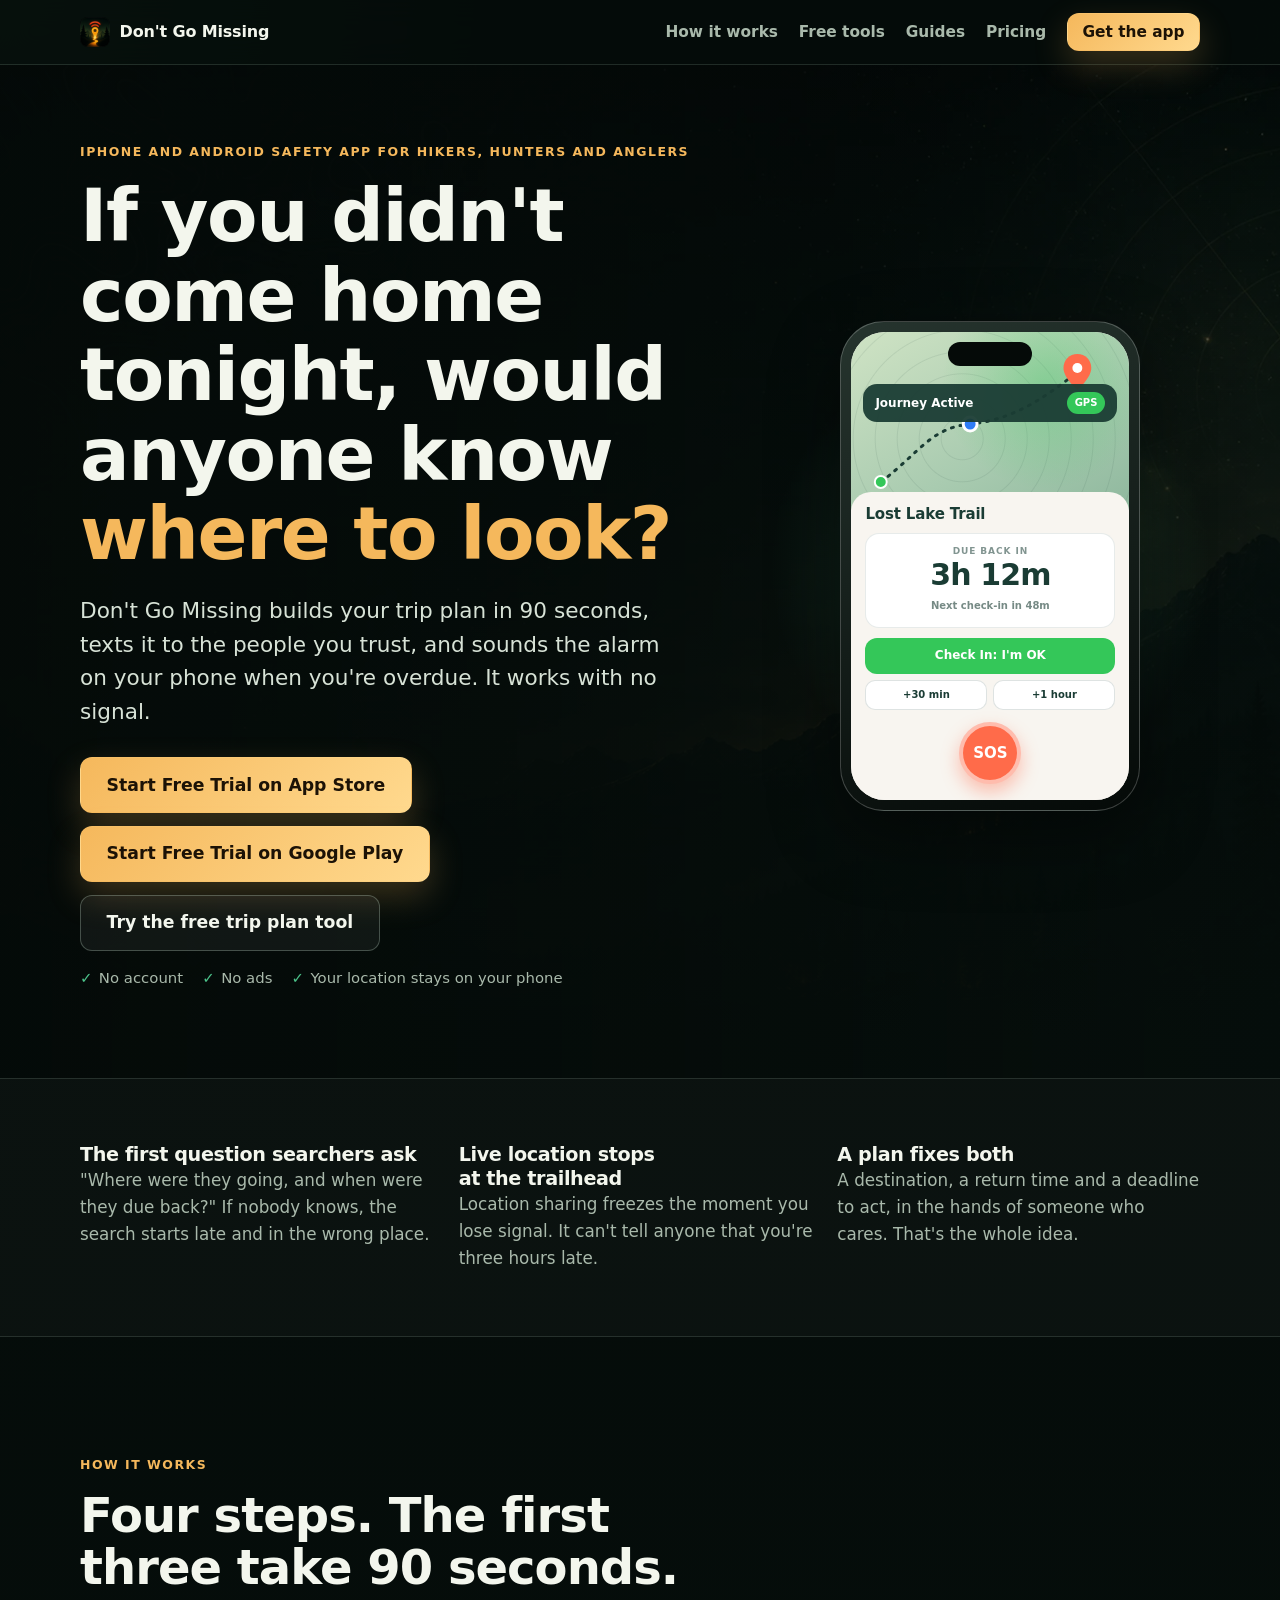
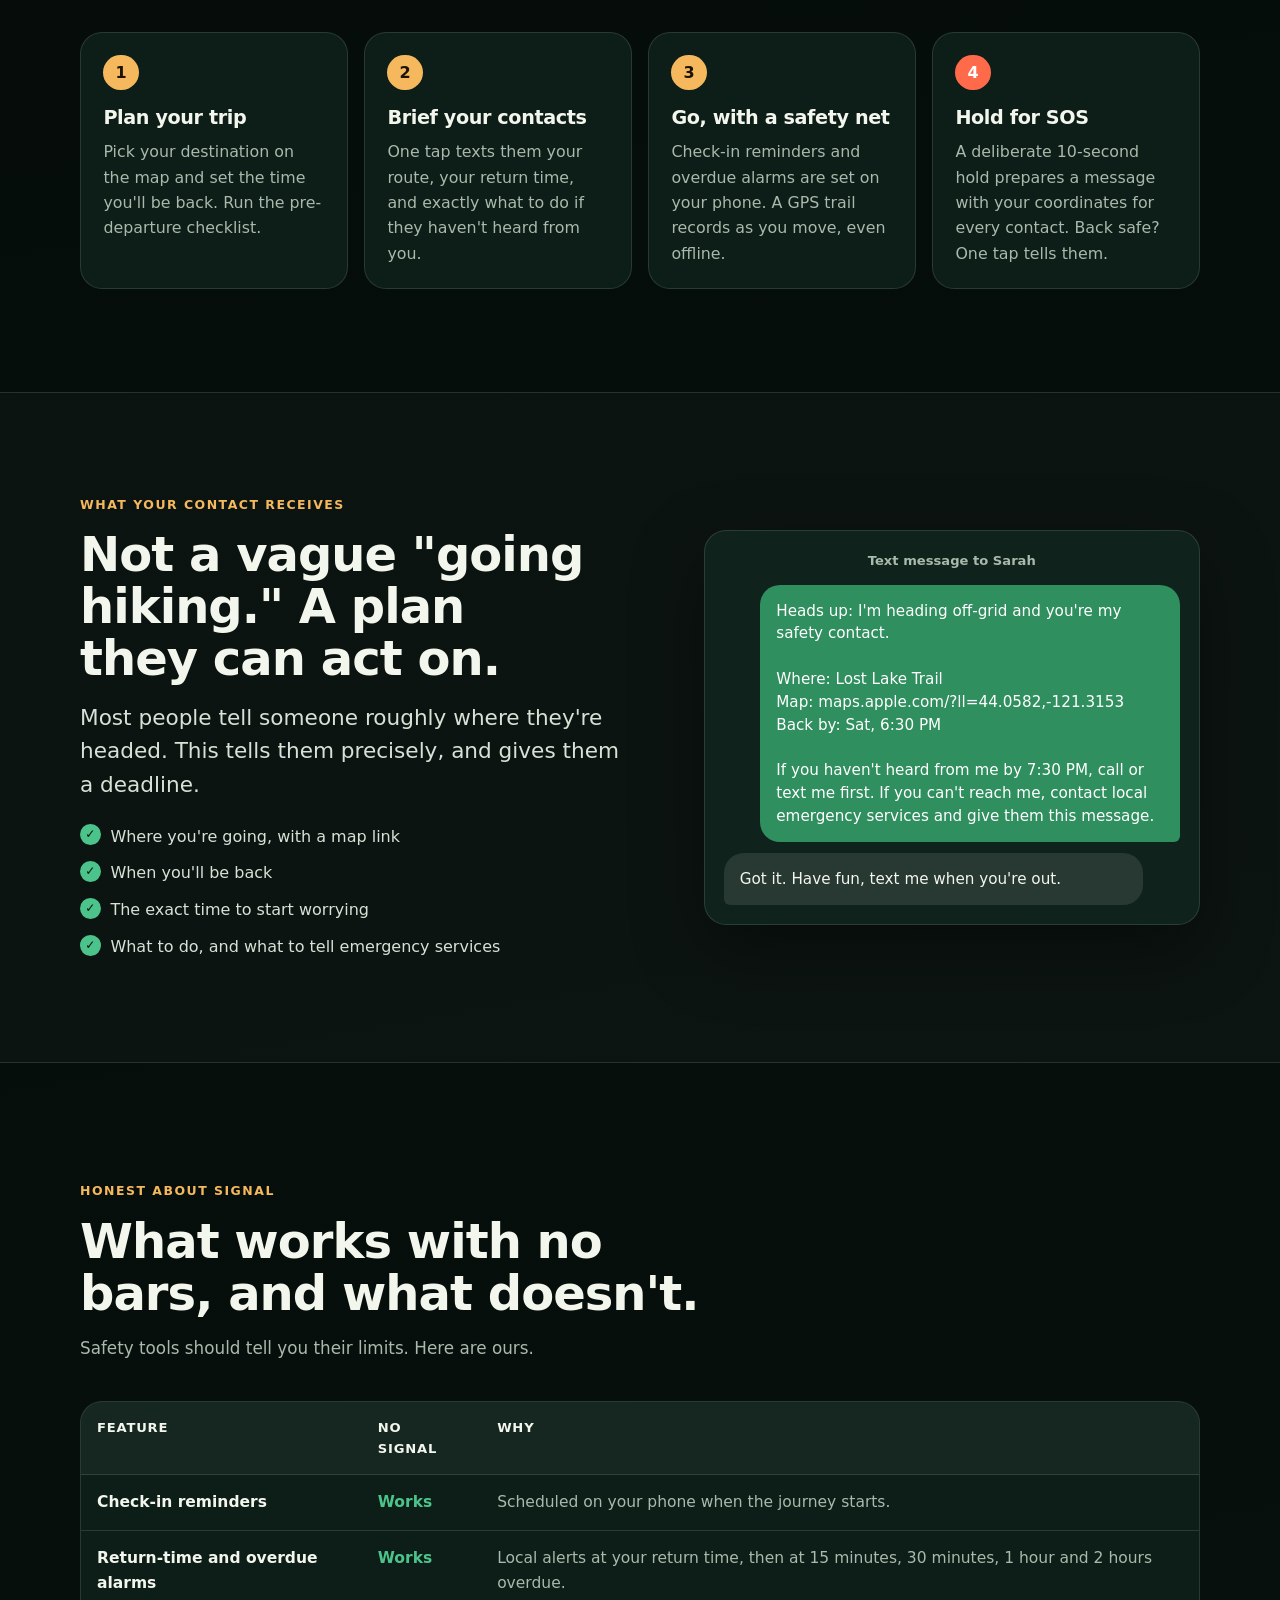
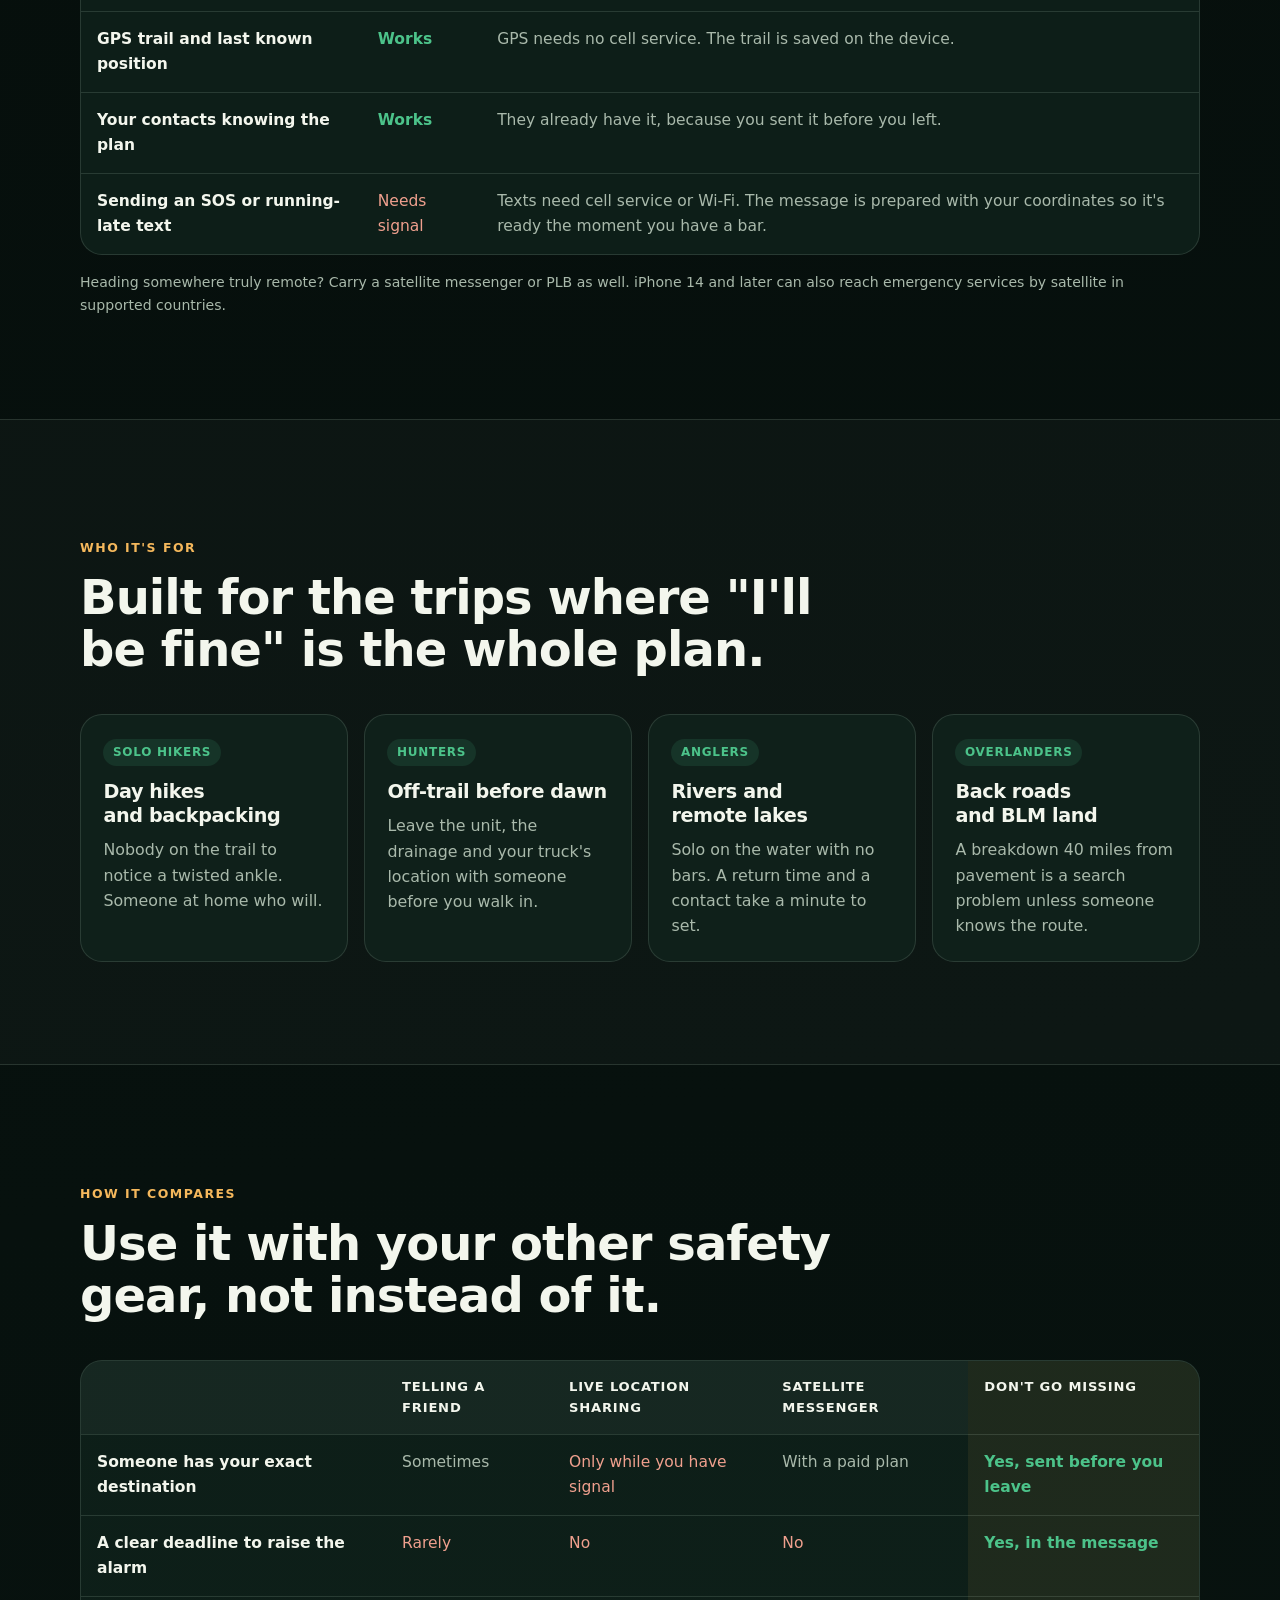
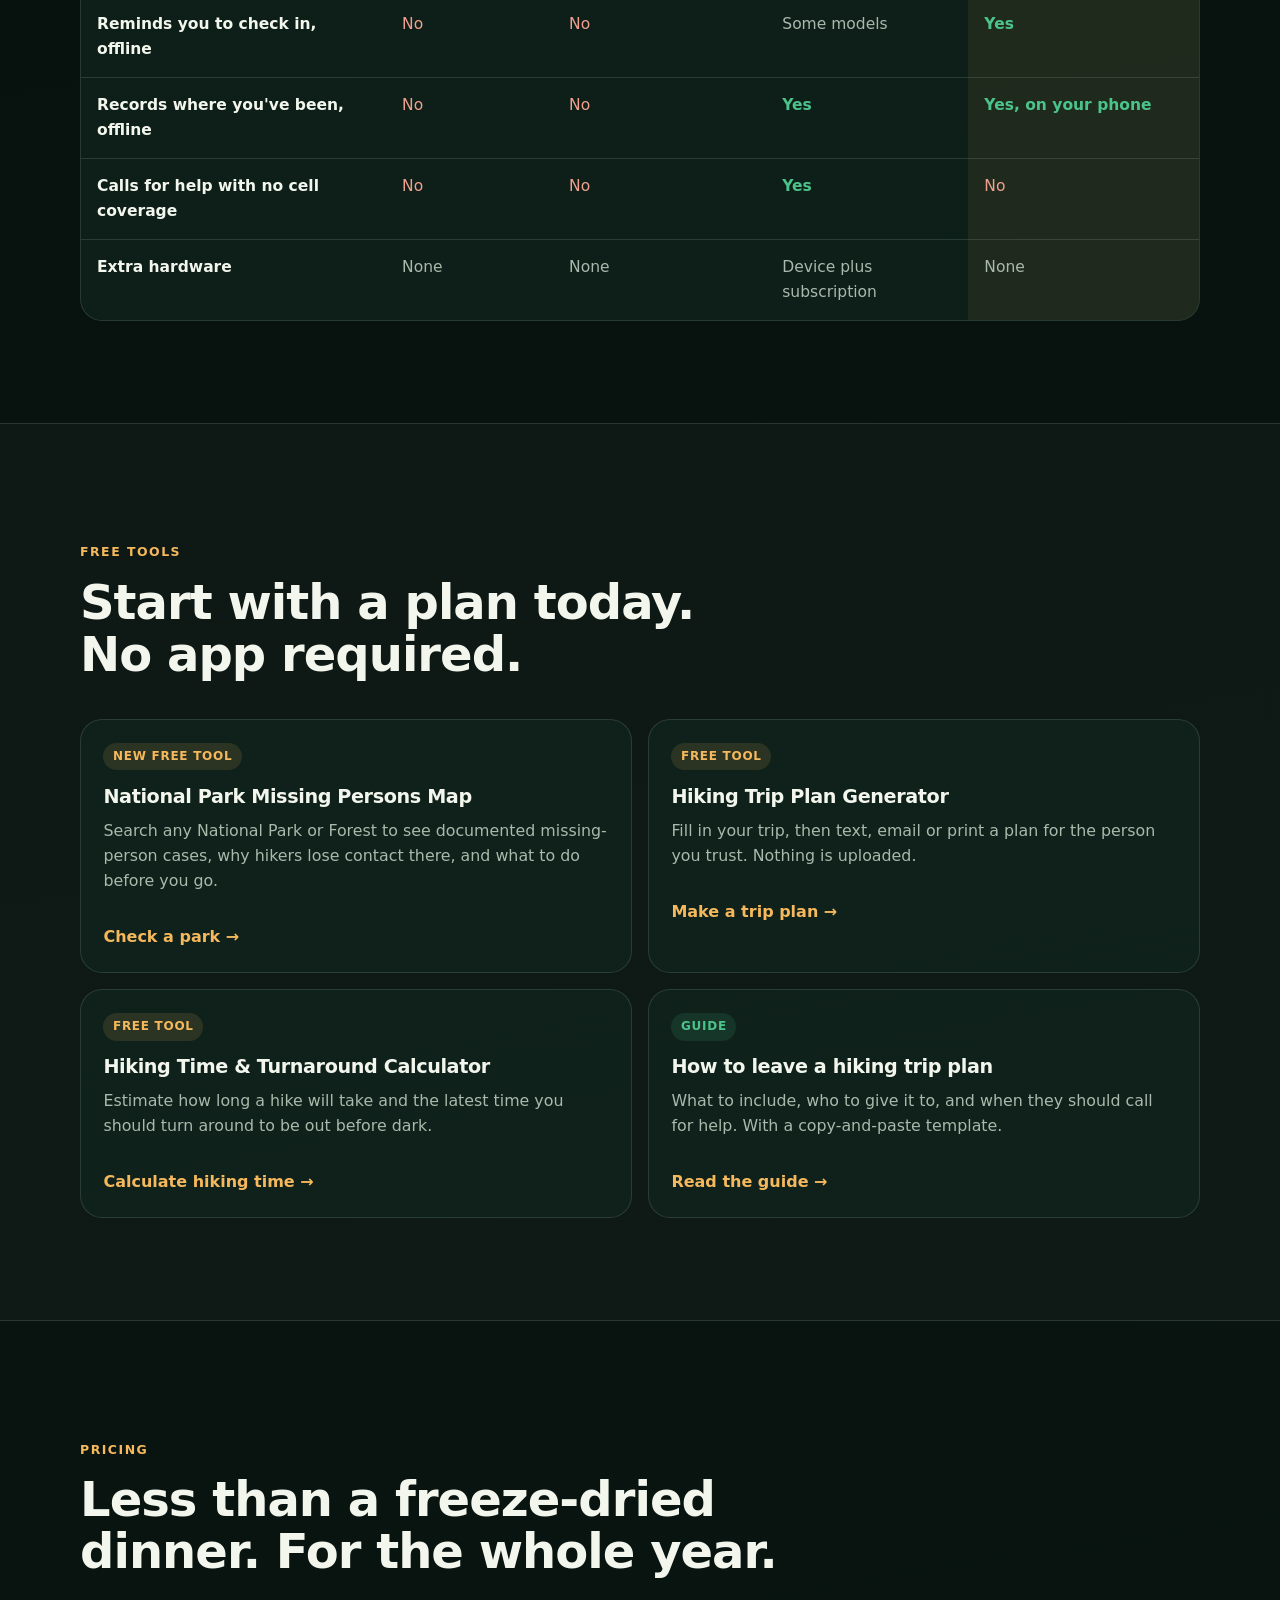
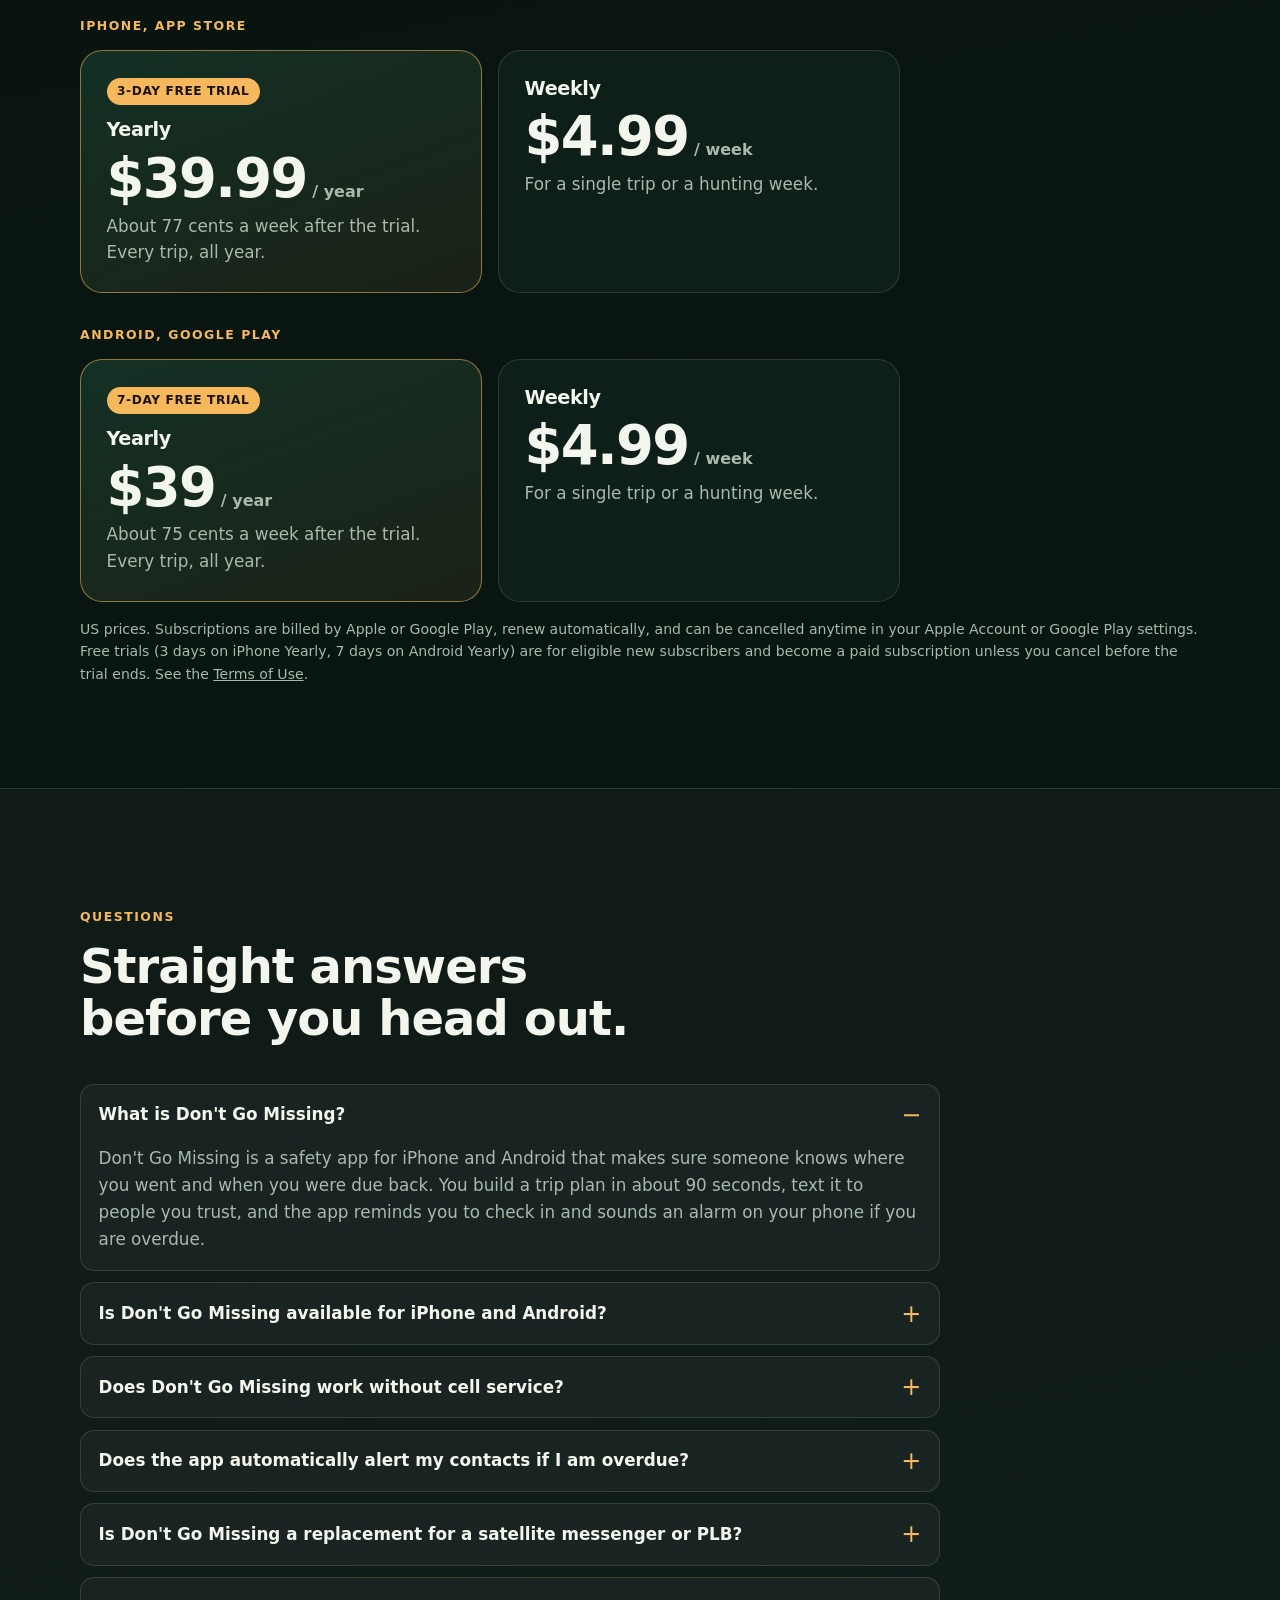
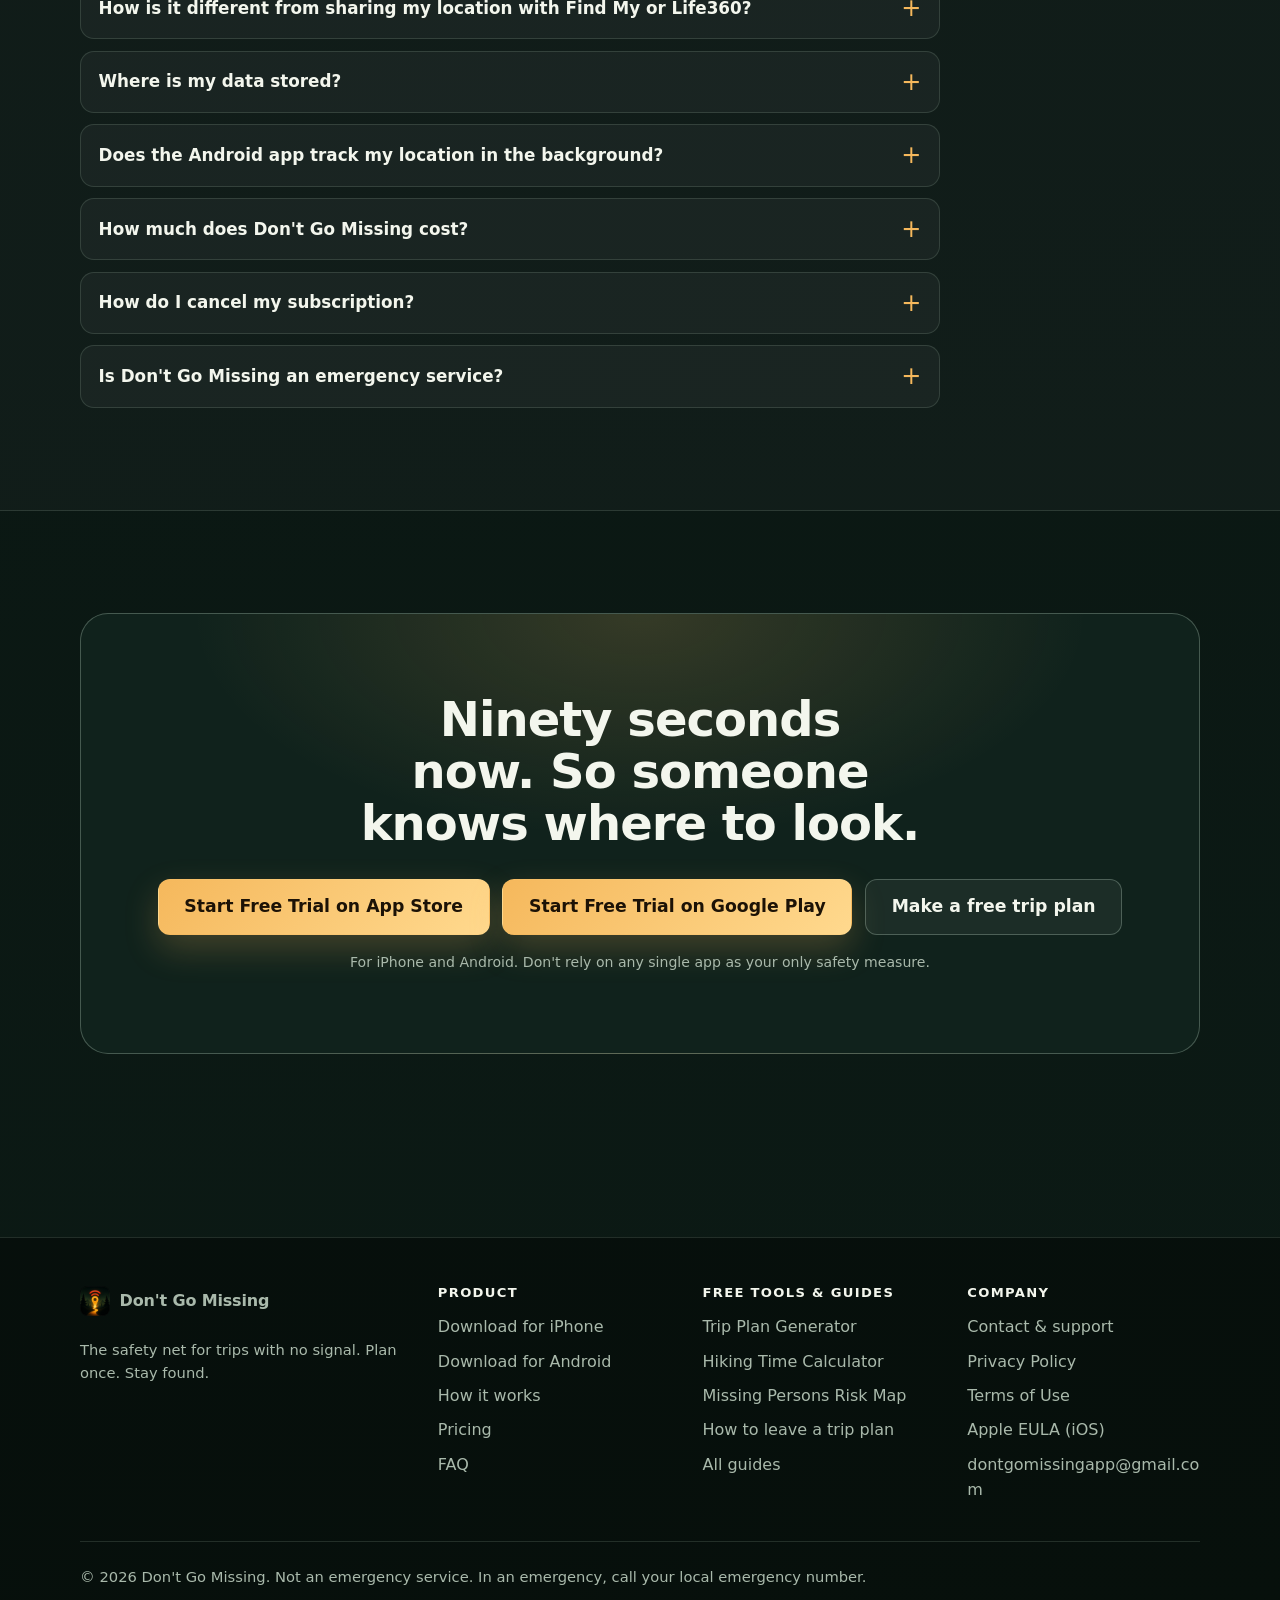
==== commit e623848d: "Add OS-detecting download router, park missing-persons risk map, and tracked store links - /download" ====
--- a/index.html
+++ b/index.html
@@ -52,8 +52,8 @@
         "applicationCategory": "TravelApplication",
         "description": "An iPhone safety app for hikers, hunters, anglers and off-grid travelers. Build a trip plan, text it to trusted contacts, get check-in reminders and overdue alarms that work without signal, record a GPS trail on the phone, and prepare an SOS message with your coordinates.",
         "url": "https://dontgomissing.com/",
-        "downloadUrl": "https://apps.apple.com/us/app/dont-go-missing/id6768712827",
-        "installUrl": "https://apps.apple.com/us/app/dont-go-missing/id6768712827",
+        "downloadUrl": "https://apps.apple.com/app/apple-store/id6768712827?pt=127859278&ct=website_schema&mt=8",
+        "installUrl": "https://apps.apple.com/app/apple-store/id6768712827?pt=127859278&ct=website_schema&mt=8",
         "publisher": { "@id": "https://dontgomissing.com/#org" },
         "offers": [
           { "@type": "Offer", "price": "4.99", "priceCurrency": "USD", "description": "Weekly subscription" },
@@ -68,8 +68,8 @@
         "applicationCategory": "TravelApplication",
         "description": "An Android safety app for hikers, hunters, anglers and off-grid travelers. Build a trip plan, text it to trusted contacts, get check-in reminders and overdue alarms that work without signal, record a GPS trail on the phone during an active journey, and prepare an SOS message with your coordinates.",
         "url": "https://dontgomissing.com/",
-        "downloadUrl": "https://play.google.com/store/apps/details?id=com.dontgomissing.app",
-        "installUrl": "https://play.google.com/store/apps/details?id=com.dontgomissing.app",
+        "downloadUrl": "https://play.google.com/store/apps/details?id=com.dontgomissing.app&referrer=utm_source%3Dwebsite_schema%26utm_medium%3Dschema",
+        "installUrl": "https://play.google.com/store/apps/details?id=com.dontgomissing.app&referrer=utm_source%3Dwebsite_schema%26utm_medium%3Dschema",
         "publisher": { "@id": "https://dontgomissing.com/#org" },
         "offers": [
           { "@type": "Offer", "price": "4.99", "priceCurrency": "USD", "description": "Weekly subscription" },
@@ -154,7 +154,7 @@
         <a href="/tools/">Free tools</a>
         <a href="/guides/">Guides</a>
         <a href="#pricing">Pricing</a>
-        <a class="button button-primary button-small" href="https://apps.apple.com/app/apple-store/id6768712827?pt=127859278&ct=website&mt=8">Get the app</a>
+        <a class="button button-primary button-small" href="/download/?src=nav">Get the app</a>
       </nav>
     </div>
   </header>
@@ -167,8 +167,8 @@
           <h1>If you didn't come home tonight, would anyone know <em>where to look?</em></h1>
           <p class="lead">Don't Go Missing builds your trip plan in 90 seconds, texts it to the people you trust, and sounds the alarm on your phone when you're overdue. It works with no signal.</p>
           <div class="cta-row">
-            <a class="button button-primary button-large" href="https://apps.apple.com/app/apple-store/id6768712827?pt=127859278&ct=website&mt=8">Download on the App Store</a>
-            <a class="button button-primary button-large" href="https://play.google.com/store/apps/details?id=com.dontgomissing.app">Get it on Google Play</a>
+            <a class="button button-primary button-large" href="https://apps.apple.com/app/apple-store/id6768712827?pt=127859278&amp;ct=website_hero&amp;mt=8">Start Free Trial on App Store</a>
+            <a class="button button-primary button-large" href="https://play.google.com/store/apps/details?id=com.dontgomissing.app&amp;referrer=utm_source%3Dwebsite_hero%26utm_medium%3Dwebsite">Start Free Trial on Google Play</a>
             <a class="button button-secondary button-large" href="/tools/trip-plan/">Try the free trip plan tool</a>
           </div>
           <ul class="trust-line">
@@ -176,7 +176,6 @@
             <li>No ads</li>
             <li>Your location stays on your phone</li>
           </ul>
-          <p class="release-note"><span aria-hidden="true">&#9432;</span><span>Android v1.1 is now live on Google Play. On iPhone, version 1.1 (with overdue alarms, the GPS trail and plan texting) is rolling out on the App Store; if your App Store shows version 1.0, those features arrive with the update.</span></p>
         </div>
 
         <div class="phone-stage" role="img" aria-label="The app during a journey: a countdown showing due back in 3 hours 12 minutes, a check-in button, buttons to add time, and a hold-to-send SOS button">
@@ -376,7 +375,13 @@
           <p class="eyebrow">Free tools</p>
           <h2>Start with a plan today. No app required.</h2>
         </div>
-        <div class="grid grid-3">
+        <div class="grid grid-2">
+          <a class="card card-link" href="/tools/risk-map/">
+            <span class="tag amber">New free tool</span>
+            <h3>National Park Missing Persons Map</h3>
+            <p>Search any National Park or Forest to see documented missing-person cases, why hikers lose contact there, and what to do before you go.</p>
+            <span class="arrow">Check a park &rarr;</span>
+          </a>
           <a class="card card-link" href="/tools/trip-plan/">
             <span class="tag amber">Free tool</span>
             <h3>Hiking Trip Plan Generator</h3>
@@ -497,8 +502,8 @@
         <div class="final-cta">
           <h2>Ninety seconds now. So someone knows where to look.</h2>
           <div class="cta-row">
-            <a class="button button-primary button-large" href="https://apps.apple.com/app/apple-store/id6768712827?pt=127859278&ct=website&mt=8">Download on the App Store</a>
-            <a class="button button-primary button-large" href="https://play.google.com/store/apps/details?id=com.dontgomissing.app">Get it on Google Play</a>
+            <a class="button button-primary button-large" href="https://apps.apple.com/app/apple-store/id6768712827?pt=127859278&amp;ct=website_final&amp;mt=8">Start Free Trial on App Store</a>
+            <a class="button button-primary button-large" href="https://play.google.com/store/apps/details?id=com.dontgomissing.app&amp;referrer=utm_source%3Dwebsite_final%26utm_medium%3Dwebsite">Start Free Trial on Google Play</a>
             <a class="button button-secondary button-large" href="/tools/trip-plan/">Make a free trip plan</a>
           </div>
           <p class="fine-print">For iPhone and Android. Don't rely on any single app as your only safety measure.</p>
@@ -517,8 +522,8 @@
         <div>
           <h4>Product</h4>
           <ul>
-            <li><a href="https://apps.apple.com/app/apple-store/id6768712827?pt=127859278&ct=website&mt=8">Download for iPhone</a></li>
-            <li><a href="https://play.google.com/store/apps/details?id=com.dontgomissing.app">Download for Android</a></li>
+            <li><a href="https://apps.apple.com/app/apple-store/id6768712827?pt=127859278&amp;ct=website_footer&amp;mt=8">Download for iPhone</a></li>
+            <li><a href="https://play.google.com/store/apps/details?id=com.dontgomissing.app&amp;referrer=utm_source%3Dwebsite_footer%26utm_medium%3Dwebsite">Download for Android</a></li>
             <li><a href="/#how">How it works</a></li>
             <li><a href="/#pricing">Pricing</a></li>
             <li><a href="/#faq">FAQ</a></li>
@@ -529,6 +534,7 @@
           <ul>
             <li><a href="/tools/trip-plan/">Trip Plan Generator</a></li>
             <li><a href="/tools/hiking-time-calculator/">Hiking Time Calculator</a></li>
+            <li><a href="/tools/risk-map/">Missing Persons Risk Map</a></li>
             <li><a href="/guides/hiking-trip-plan/">How to leave a trip plan</a></li>
             <li><a href="/guides/">All guides</a></li>
           </ul>
@@ -550,8 +556,8 @@
 
   <div class="sticky-cta">
     <p>Plan once. Stay found.</p>
-    <a class="button button-primary button-small" href="https://apps.apple.com/app/apple-store/id6768712827?pt=127859278&ct=website&mt=8">App Store</a>
-    <a class="button button-primary button-small" href="https://play.google.com/store/apps/details?id=com.dontgomissing.app">Google Play</a>
+    <a class="button button-primary button-small" href="https://apps.apple.com/app/apple-store/id6768712827?pt=127859278&amp;ct=website_sticky&amp;mt=8">App Store</a>
+    <a class="button button-primary button-small" href="https://play.google.com/store/apps/details?id=com.dontgomissing.app&amp;referrer=utm_source%3Dwebsite_sticky%26utm_medium%3Dwebsite">Google Play</a>
   </div>
 </body>
 </html>
--- a/assets/styles.css
+++ b/assets/styles.css
@@ -1513,14 +1513,498 @@
   margin: 1rem 0 1.6rem;
 }
 
+/* ---------- Shared button rows ---------- */
+
+.callout-actions {
+  display: flex;
+  flex-wrap: wrap;
+  gap: 0.6rem;
+}
+
+/* ---------- Download router ---------- */
+
+.download-page {
+  padding: clamp(2.5rem, 7vw, 5rem) 0;
+}
+
+.download-card {
+  width: min(680px, 100%);
+  margin: 0 auto;
+  padding: clamp(1.4rem, 4vw, 2.4rem);
+  border: 1px solid rgba(76, 195, 138, 0.4);
+  border-radius: var(--radius-lg);
+  background: linear-gradient(160deg, rgba(76, 195, 138, 0.12), rgba(245, 184, 92, 0.05)), var(--panel);
+  box-shadow: var(--shadow);
+  text-align: center;
+}
+
+.download-card > img {
+  width: 84px;
+  height: 84px;
+  margin-bottom: 1rem;
+  border-radius: 20px;
+}
+
+.download-card h1 {
+  font-size: clamp(2rem, 5vw, 3rem);
+}
+
+.download-card .lead {
+  margin: 1rem auto 0;
+  max-width: 34rem;
+}
+
+.download-stores {
+  display: grid;
+  grid-template-columns: repeat(2, minmax(0, 1fr));
+  gap: 0.8rem;
+  margin: 1.8rem 0 0.8rem;
+}
+
+.download-stores .button {
+  flex-direction: column;
+  gap: 0.15rem;
+  min-height: 4.2rem;
+}
+
+.download-stores small {
+  font-size: 0.82rem;
+  font-weight: 700;
+  opacity: 0.8;
+}
+
+.download-free {
+  display: grid;
+  grid-template-columns: repeat(2, minmax(0, 1fr));
+  gap: 0.8rem;
+  margin: 1.4rem 0 1rem;
+}
+
+.download-redirecting {
+  margin-top: 0.4rem;
+  color: var(--amber);
+  font-weight: 700;
+}
+
+/* ---------- Missing-persons risk map ---------- */
+
+.rm-stats {
+  display: flex;
+  flex-wrap: wrap;
+  gap: 0.8rem;
+  margin: 1.6rem 0 0;
+  padding: 0;
+  list-style: none;
+}
+
+.rm-stats li {
+  display: grid;
+  min-width: 8.5rem;
+  padding: 0.7rem 1rem;
+  border: 1px solid var(--line);
+  border-radius: var(--radius);
+  background: var(--panel);
+}
+
+.rm-stats b {
+  color: var(--amber);
+  font-size: 1.7rem;
+  line-height: 1.1;
+}
+
+.rm-stats span {
+  color: var(--muted);
+  font-size: 0.86rem;
+}
+
+.rm-layout {
+  display: grid;
+  grid-template-columns: minmax(0, 0.9fr) minmax(0, 1.1fr);
+  gap: 1.5rem;
+  align-items: start;
+}
+
+.rm-search-panel {
+  display: grid;
+  gap: 0.6rem;
+}
+
+.rm-search-panel input[type="search"] {
+  min-height: 3.2rem;
+  font-size: 1.05rem;
+}
+
+.rm-locate {
+  width: 100%;
+}
+
+.rm-privacy,
+.rm-search-panel .status {
+  margin: 0;
+}
+
+.status.warn {
+  color: #ff9c85;
+}
+
+.rm-results {
+  display: grid;
+  gap: 0.45rem;
+  margin: 0.2rem 0 0;
+  padding: 0;
+  list-style: none;
+}
+
+.rm-result {
+  display: flex;
+  align-items: center;
+  justify-content: space-between;
+  gap: 0.8rem;
+  width: 100%;
+  padding: 0.65rem 0.8rem;
+  border: 1px solid var(--line);
+  border-radius: 12px;
+  color: var(--text);
+  background: rgba(255, 255, 255, 0.03);
+  font: inherit;
+  text-align: left;
+  cursor: pointer;
+}
+
+.rm-result:hover,
+.rm-result.is-active {
+  border-color: var(--amber);
+  background: rgba(245, 184, 92, 0.08);
+}
+
+.rm-result-main {
+  display: grid;
+  min-width: 0;
+}
+
+.rm-result-name {
+  font-weight: 750;
+  overflow-wrap: anywhere;
+}
+
+.rm-result-meta {
+  color: var(--muted);
+  font-size: 0.84rem;
+}
+
+.rm-empty {
+  color: var(--muted);
+  font-size: 0.95rem;
+}
+
+.rm-count {
+  flex: none;
+  display: grid;
+  place-items: center;
+  min-width: 2.4rem;
+  height: 2.4rem;
+  padding: 0 0.5rem;
+  border-radius: 999px;
+  font-weight: 850;
+}
+
+.rm-count.tier-high,
+.rm-swatch.tier-high { color: #2a0a03; background: #ff6b4a; }
+.rm-count.tier-mid,
+.rm-swatch.tier-mid { color: var(--amber-ink); background: #f5b85c; }
+.rm-count.tier-low,
+.rm-swatch.tier-low { color: #04140c; background: #4cc38a; }
+
+.rm-tier {
+  display: inline-block;
+  padding: 0.22rem 0.6rem;
+  border: 1px solid currentColor;
+  border-radius: 999px;
+  font-size: 0.76rem;
+  font-weight: 800;
+  letter-spacing: 0.04em;
+  text-transform: uppercase;
+  white-space: nowrap;
+}
+
+.rm-tier.tier-high,
+.rm-big.tier-high { color: #ff8a6e; }
+.rm-tier.tier-mid,
+.rm-big.tier-mid { color: var(--amber); }
+.rm-tier.tier-low,
+.rm-big.tier-low { color: var(--green); }
+
+.rm-brief {
+  scroll-margin-top: 84px;
+}
+
+.rm-brief:focus {
+  outline: none;
+}
+
+.rm-brief h2 {
+  margin-top: 0.6rem;
+  font-size: clamp(1.6rem, 3vw, 2.2rem);
+  overflow-wrap: anywhere;
+}
+
+.rm-brief h3 {
+  margin: 1.3rem 0 0.5rem;
+}
+
+.rm-brief-meta {
+  margin: 0.4rem 0 0;
+  font-size: 0.95rem;
+}
+
+.rm-facts {
+  display: grid;
+  grid-template-columns: auto minmax(0, 1fr);
+  gap: 1rem;
+  margin: 1.1rem 0 0;
+  padding: 0.9rem 1rem;
+  border: 1px solid var(--line);
+  border-radius: var(--radius);
+  background: rgba(3, 9, 7, 0.45);
+}
+
+.rm-facts dt {
+  color: var(--muted);
+  font-size: 0.78rem;
+  font-weight: 700;
+  letter-spacing: 0.06em;
+  text-transform: uppercase;
+}
+
+.rm-facts dd {
+  margin: 0.2rem 0 0;
+  color: var(--text);
+  font-weight: 700;
+}
+
+.rm-facts .rm-big {
+  font-size: 2.4rem;
+  line-height: 1;
+}
+
+.rm-note {
+  margin: 0.7rem 0 0;
+  font-size: 0.88rem;
+}
+
+.rm-checks {
+  margin-top: 0.4rem;
+  font-size: 0.97rem;
+}
+
+.rm-actions {
+  display: grid;
+  gap: 0.7rem;
+  margin-top: 1.4rem;
+}
+
+.rm-actions .button {
+  width: 100%;
+  white-space: normal;
+}
+
+.rm-share {
+  margin-top: 0.8rem;
+}
+
+.rm-brief-fine {
+  margin-top: 1rem;
+}
+
+.rm-map-figure {
+  margin: 0;
+  padding: 1rem;
+}
+
+.rm-map svg {
+  display: block;
+  width: 100%;
+  height: auto;
+}
+
+.rm-land {
+  fill: rgba(76, 195, 138, 0.08);
+  stroke: rgba(205, 231, 211, 0.35);
+  stroke-width: 1.2;
+  stroke-linejoin: round;
+}
+
+.rm-inset {
+  fill: rgba(76, 195, 138, 0.05);
+  stroke: rgba(205, 231, 211, 0.3);
+  stroke-dasharray: 4 4;
+}
+
+.rm-inset-label,
+.rm-label {
+  fill: var(--text-soft);
+  font-size: 12px;
+  font-weight: 700;
+  pointer-events: none;
+}
+
+.rm-label {
+  fill: var(--text);
+  font-size: 13px;
+  paint-order: stroke;
+  stroke: rgba(5, 13, 10, 0.85);
+  stroke-width: 3px;
+}
+
+.rm-dot {
+  fill-opacity: 0.72;
+  stroke: rgba(5, 13, 10, 0.9);
+  stroke-width: 1;
+  cursor: pointer;
+  transition: fill-opacity 0.15s ease;
+}
+
+.rm-dot:hover,
+.rm-dot:focus {
+  fill-opacity: 1;
+  outline: none;
+  stroke: #fff;
+  stroke-width: 2;
+}
+
+.rm-dot.is-active {
+  fill-opacity: 1;
+  stroke: #fff;
+  stroke-width: 3;
+}
+
+.rm-legend {
+  display: flex;
+  flex-wrap: wrap;
+  gap: 0.5rem 1.2rem;
+  margin: 0.8rem 0 0.4rem;
+  padding: 0;
+  list-style: none;
+  color: var(--text-soft);
+  font-size: 0.9rem;
+}
+
+.rm-legend li {
+  display: inline-flex;
+  align-items: center;
+  gap: 0.45rem;
+}
+
+.rm-swatch {
+  display: inline-block;
+  width: 0.85rem;
+  height: 0.85rem;
+  border-radius: 50%;
+}
+
+.rm-table .rm-rank,
+.rm-table .rm-num {
+  color: var(--text);
+  font-weight: 800;
+}
+
+.rm-link {
+  padding: 0;
+  border: 0;
+  color: var(--text);
+  background: none;
+  font: inherit;
+  font-weight: 700;
+  text-align: left;
+  text-decoration: underline;
+  text-decoration-color: rgba(245, 184, 92, 0.5);
+  text-underline-offset: 3px;
+  cursor: pointer;
+}
+
+.rm-link:hover {
+  color: var(--amber);
+}
+
+.rm-embed textarea {
+  font-family: ui-monospace, SFMono-Regular, Menlo, Consolas, monospace;
+  font-size: 0.85rem;
+}
+
+.rm-embed h2 {
+  margin-bottom: 0.8rem;
+  font-size: clamp(1.5rem, 3vw, 2.1rem);
+}
+
+.rm-powered {
+  display: none;
+  margin: 0;
+  padding: 0.8rem 1rem 1rem;
+  color: var(--muted);
+  font-size: 0.9rem;
+  text-align: center;
+}
+
+.rm-powered a {
+  color: var(--amber);
+  font-weight: 800;
+}
+
+/* Embed mode: compact search + brief + map, with a link back. */
+.is-embed body {
+  min-width: 0;
+}
+
+.is-embed .site-header,
+.is-embed .site-footer,
+.is-embed .skip-link,
+.is-embed .rm-hide-embed {
+  display: none !important;
+}
+
+.is-embed .rm-powered {
+  display: block;
+}
+
+.is-embed .page-hero {
+  padding: 1rem 0 0.8rem;
+}
+
+.is-embed .page-hero h1 {
+  font-size: clamp(1.4rem, 4vw, 2rem);
+}
+
+.is-embed .rm-stats {
+  margin-top: 0.8rem;
+}
+
+.is-embed .rm-stats li {
+  min-width: 0;
+  padding: 0.4rem 0.7rem;
+}
+
+.is-embed .rm-stats b {
+  font-size: 1.2rem;
+}
+
+.is-embed .section-tight {
+  padding-top: 0.8rem;
+  padding-bottom: 0.8rem;
+}
+
+.is-embed .wrap {
+  width: calc(100% - 1.5rem);
+}
+
 /* ---------- Responsive ---------- */
 
 @media (max-width: 960px) {
   .hero .wrap,
   .split,
   .tool-layout,
+  .rm-layout,
   .article-layout {
-    grid-template-columns: 1fr;
+    grid-template-columns: minmax(0, 1fr);
   }
 
   .tool-panel.sticky,
@@ -1582,6 +2066,20 @@
   }
 
   .app-callout {
+    grid-template-columns: 1fr;
+  }
+
+  .download-stores,
+  .download-free {
+    grid-template-columns: 1fr;
+  }
+
+  .rm-stats li {
+    flex: 1 1 30%;
+    min-width: 0;
+  }
+
+  .rm-facts {
     grid-template-columns: 1fr;
   }
 
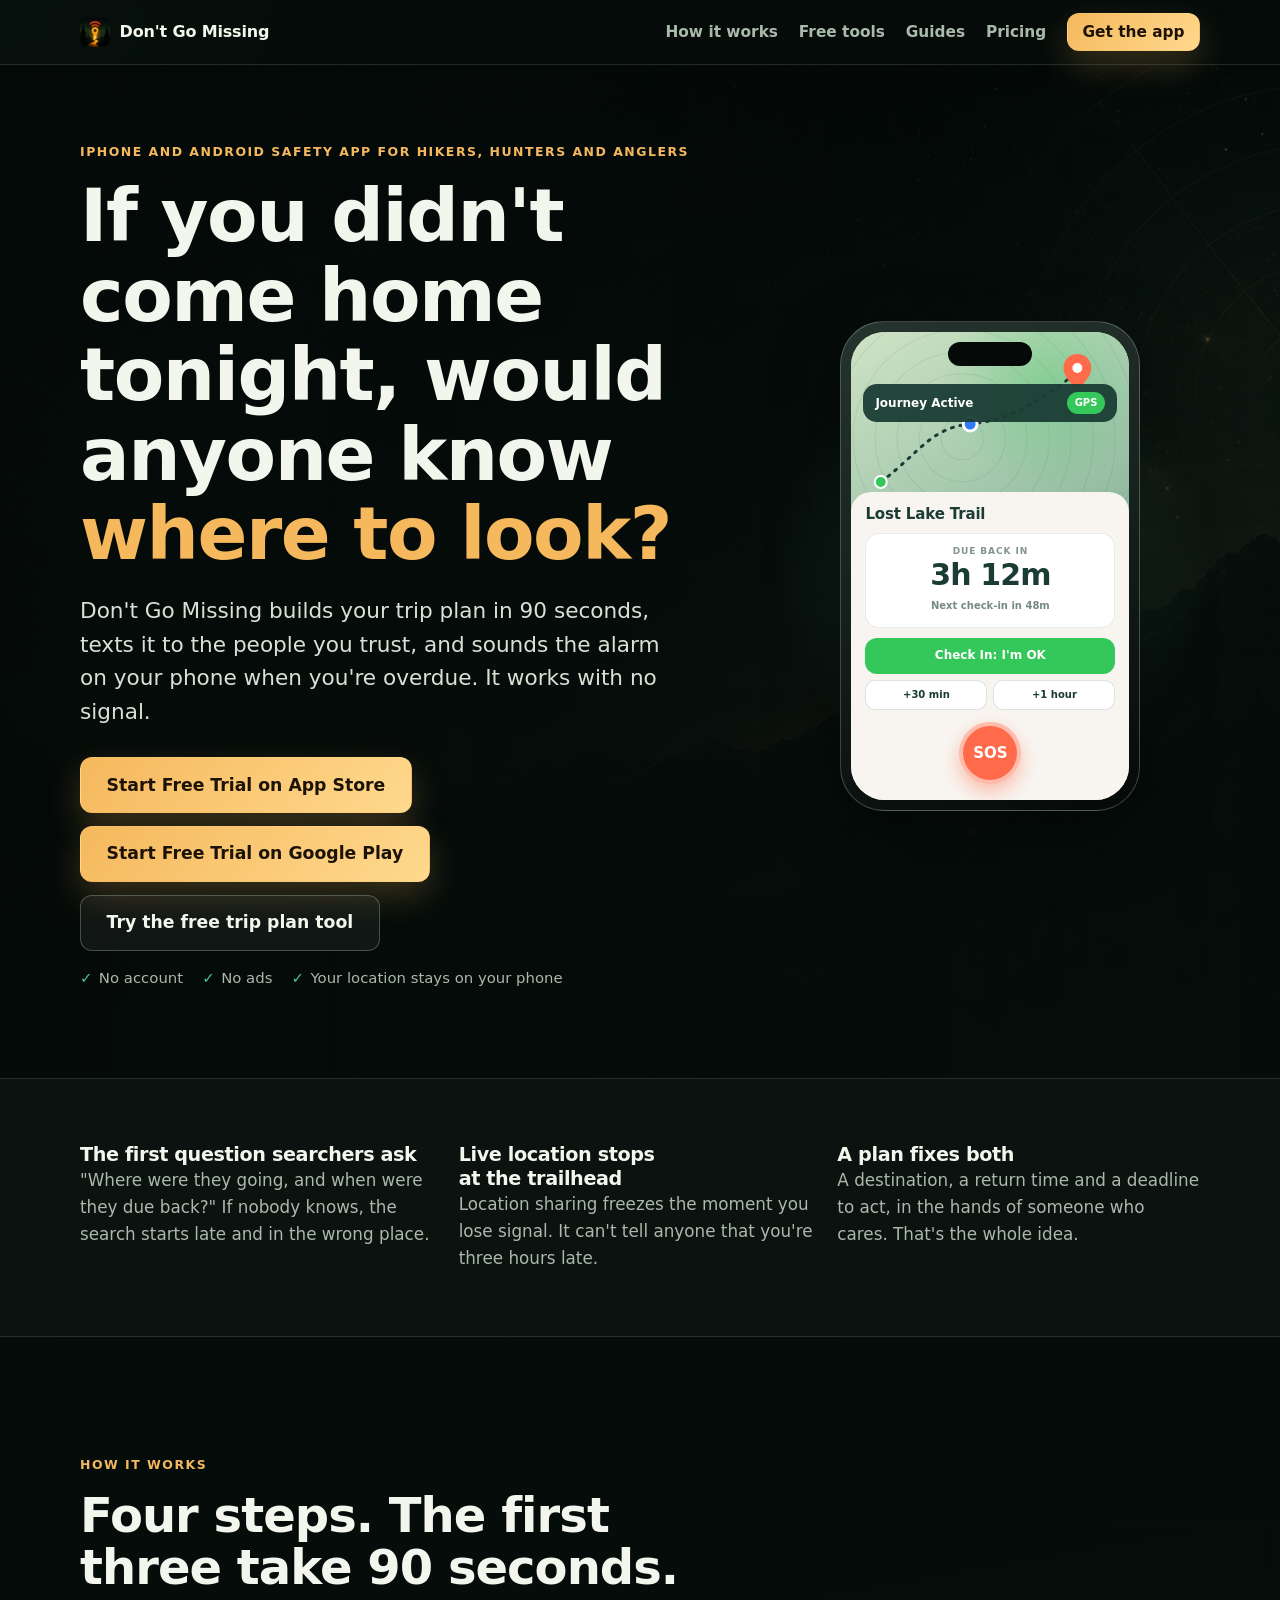
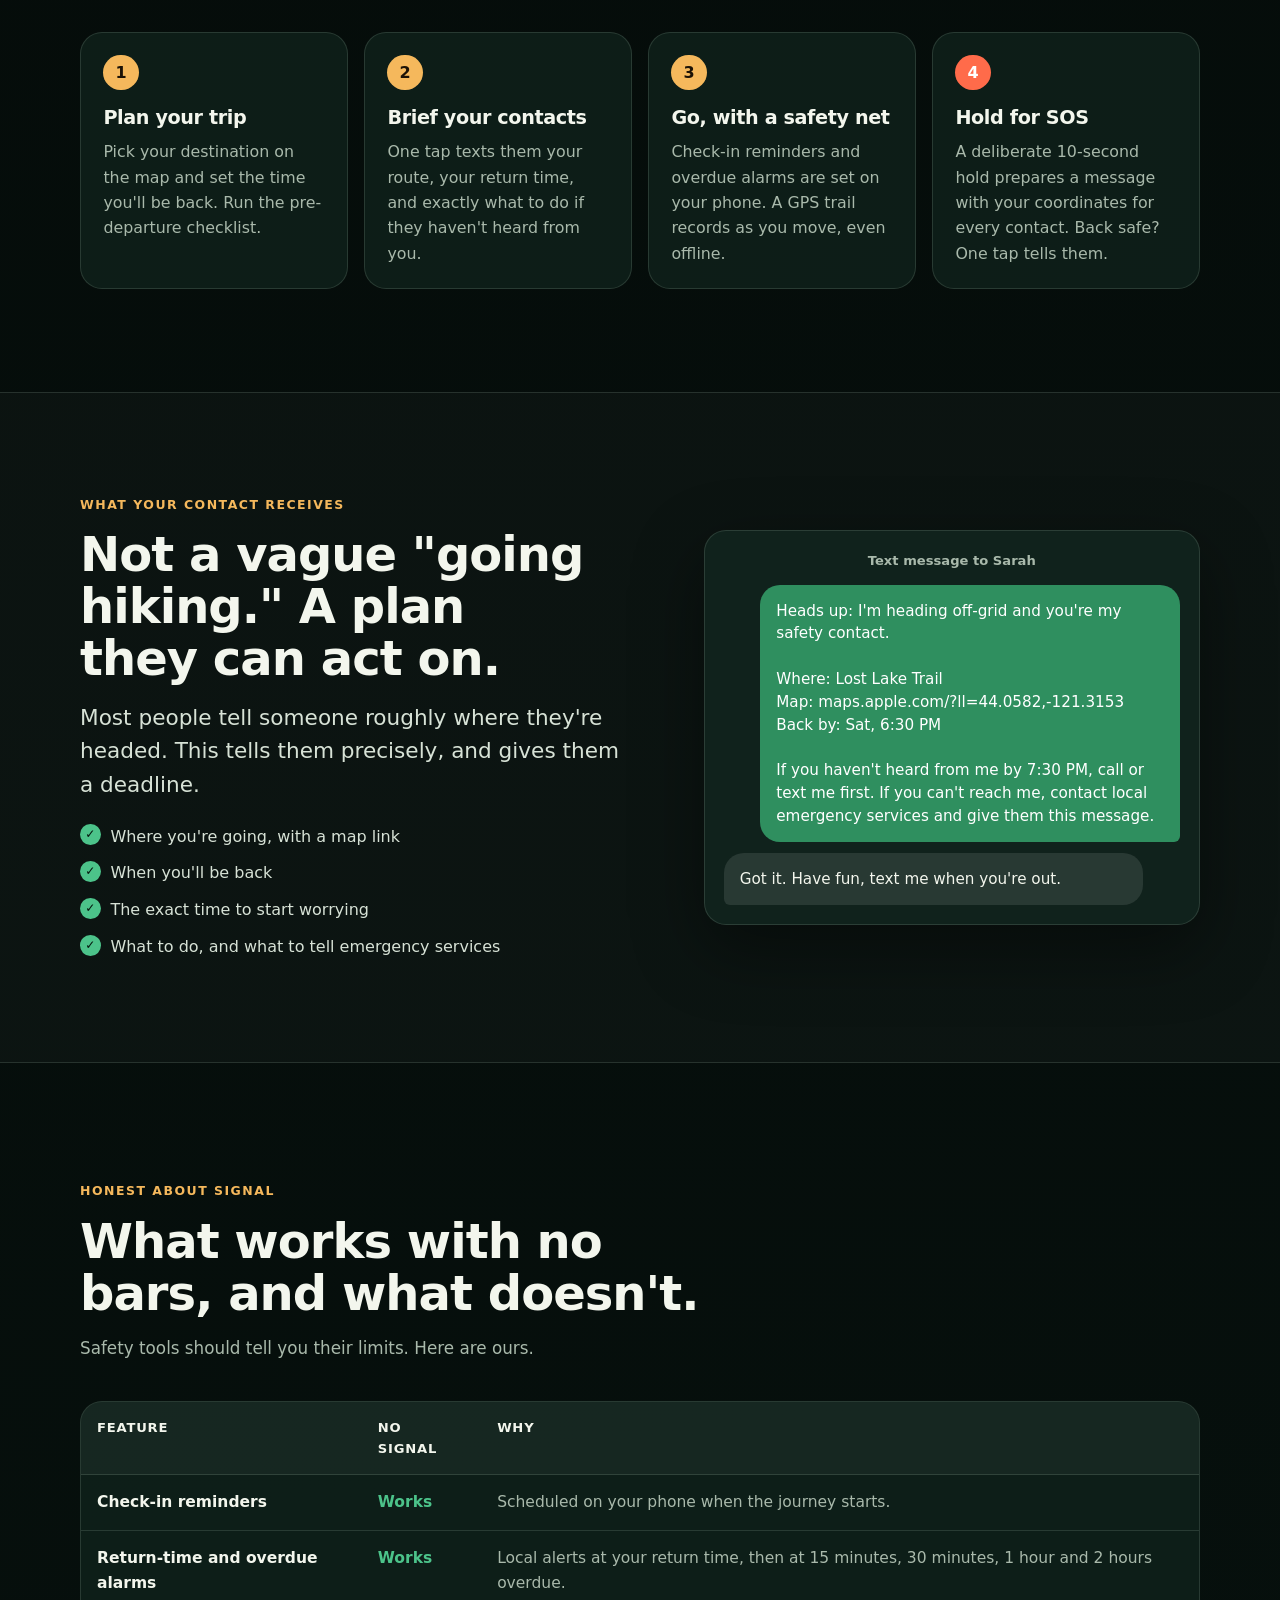
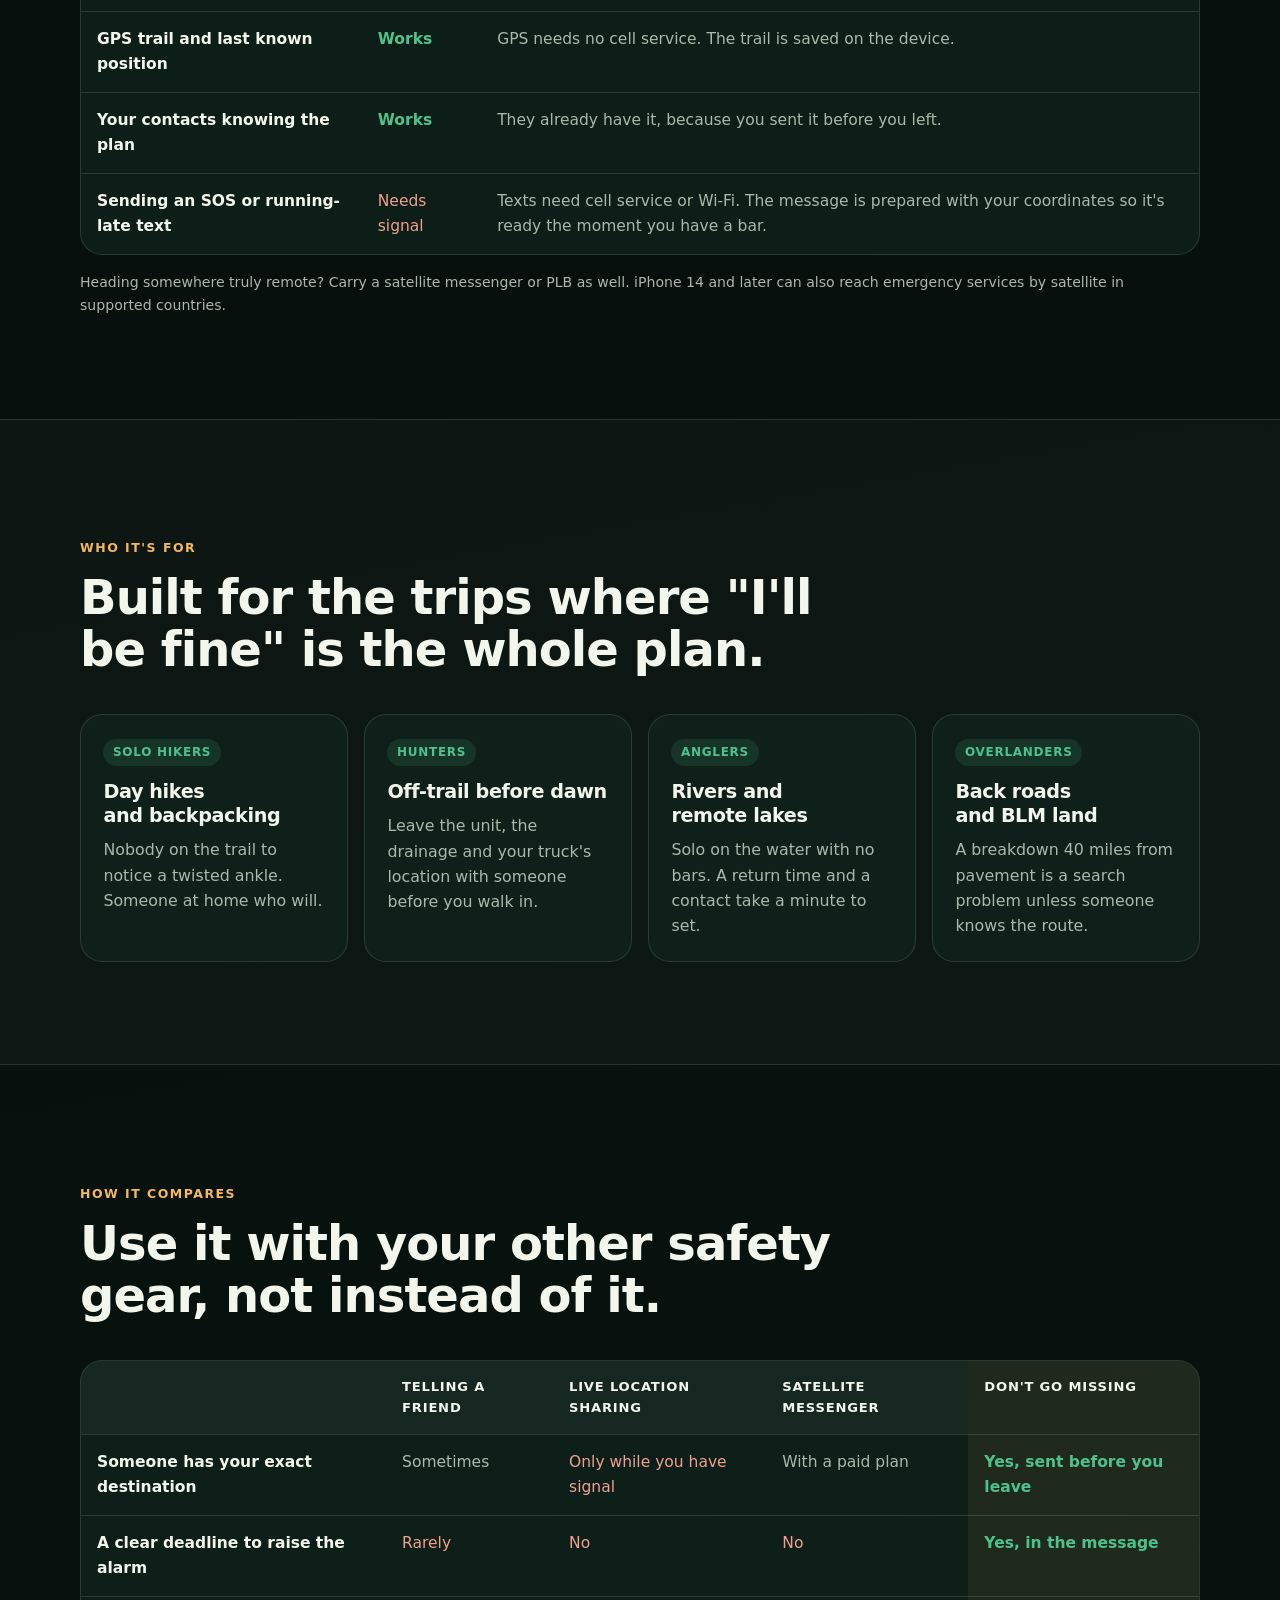
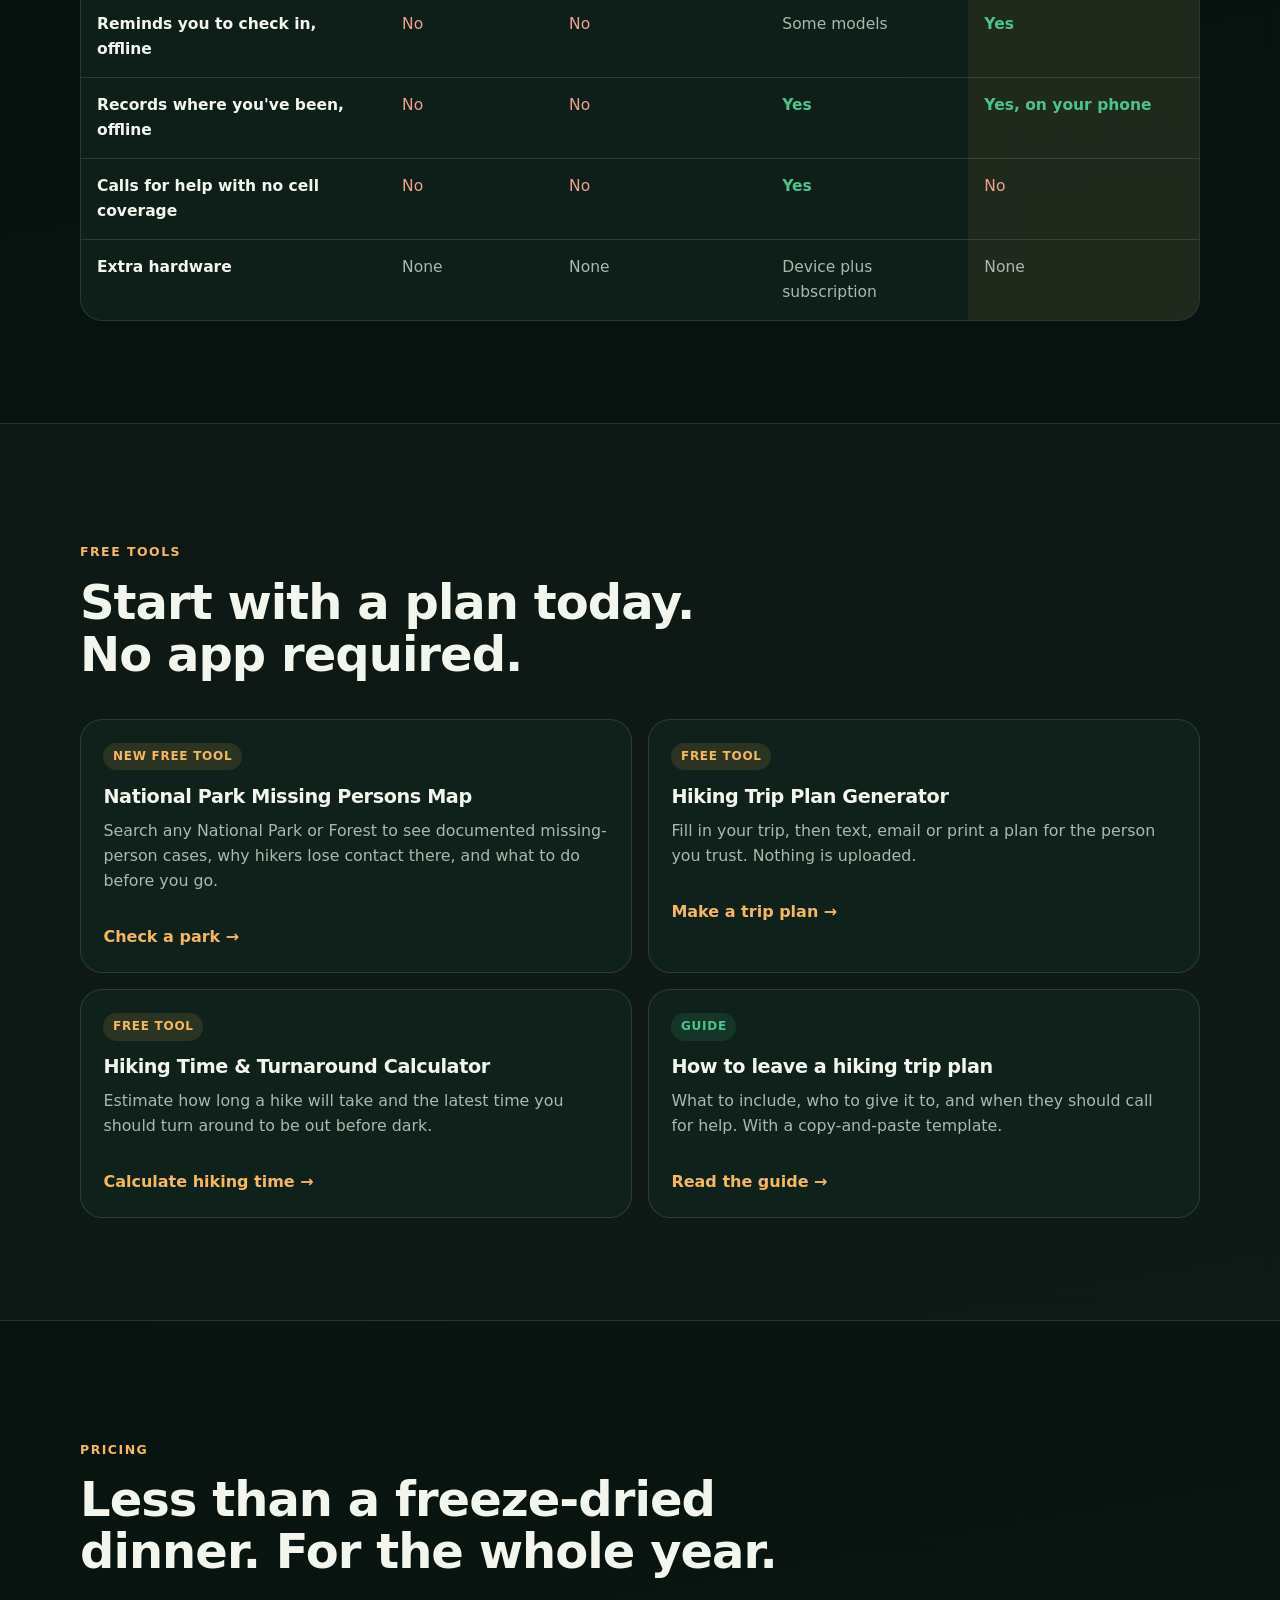
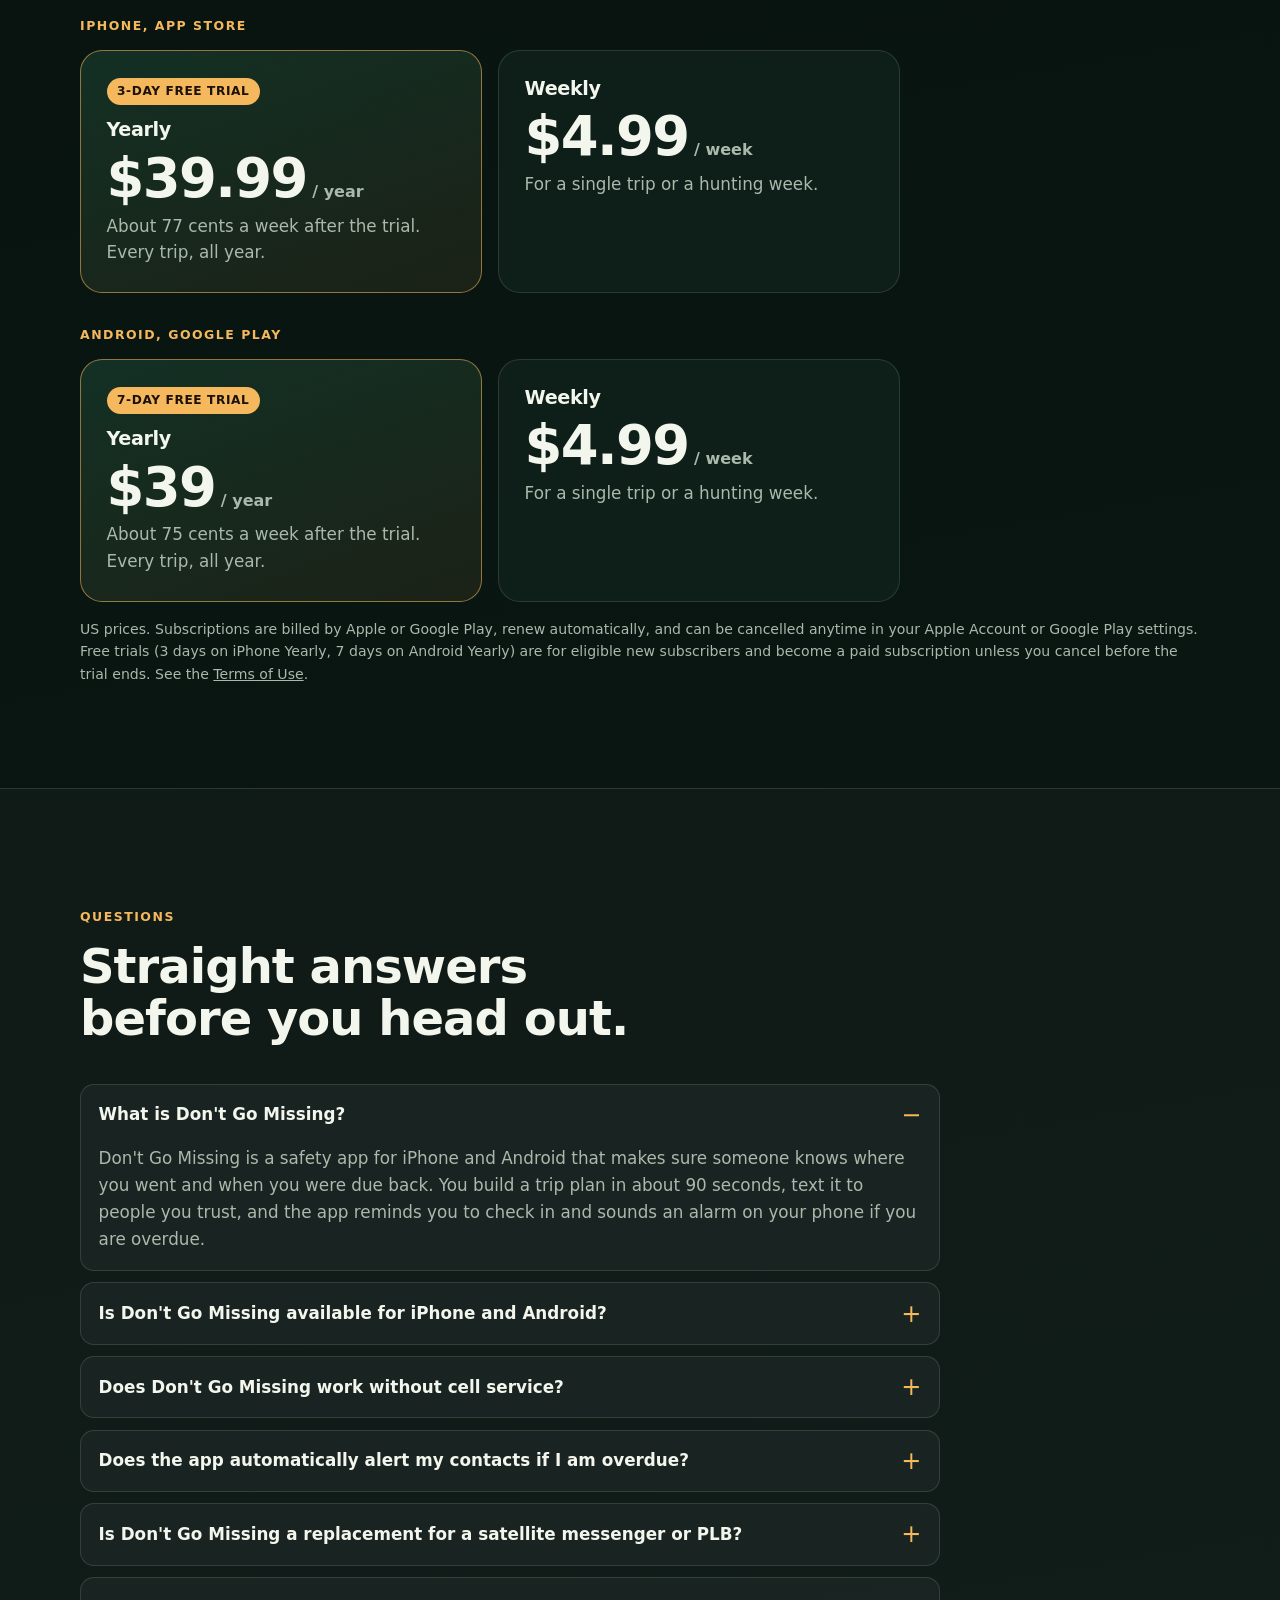
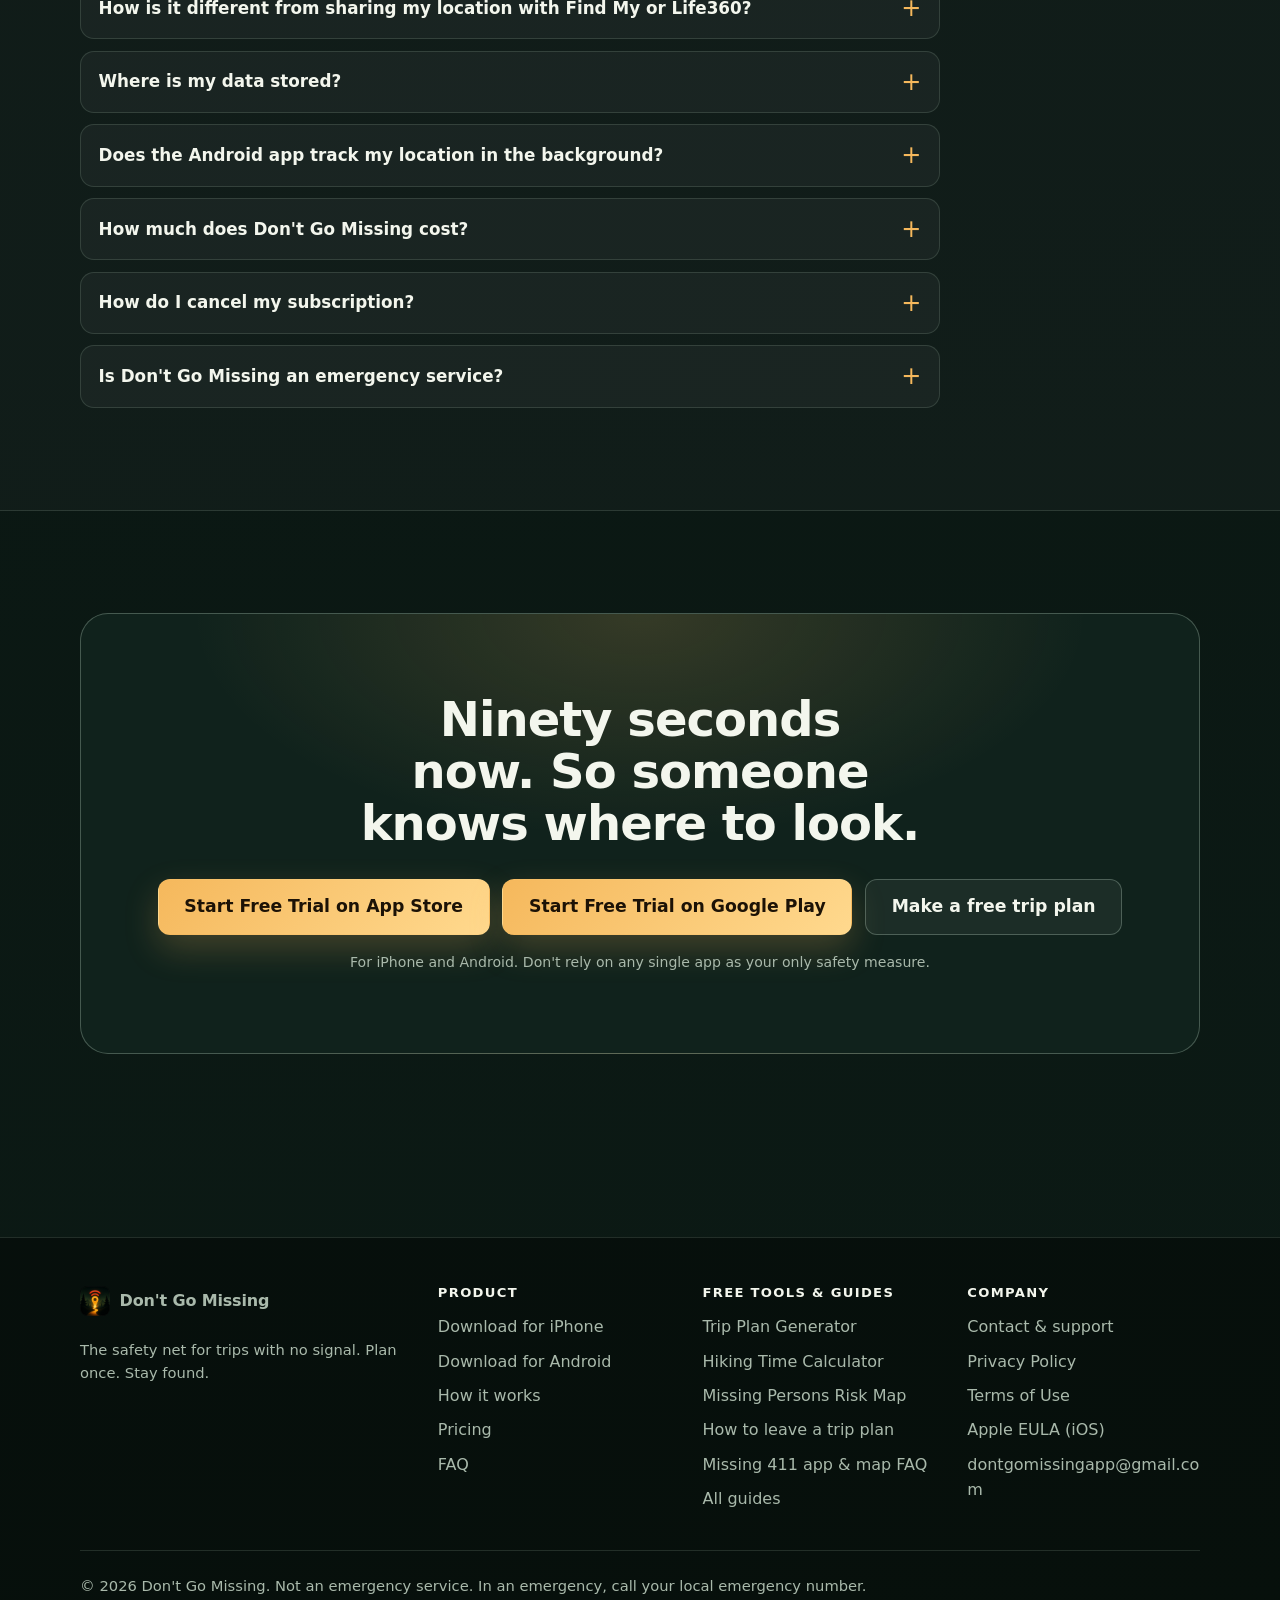
==== commit 7f0046cb: "Tighten SEO titles/meta descriptions, add Missing 411 internal links, and enable IndexNow" ====
--- a/index.html
+++ b/index.html
@@ -3,8 +3,8 @@
 <head>
   <meta charset="utf-8">
   <meta name="viewport" content="width=device-width, initial-scale=1">
-  <title>Don't Go Missing: Hiking Safety App with Trip Plans &amp; Overdue Alarms</title>
-  <meta name="description" content="Build a trip plan in 90 seconds, text it to people you trust, and get overdue alarms that work with no signal. For hikers and hunters on iPhone and Android.">
+  <title>Don't Go Missing: Hiking Safety App &amp; Overdue Alarms</title>
+  <meta name="description" content="Build a trip plan in 90 seconds, text trusted contacts, and get offline overdue alarms with no signal. For hikers &amp; hunters on iPhone and Android.">
   <link rel="canonical" href="https://dontgomissing.com/">
   <meta name="apple-itunes-app" content="app-id=6768712827">
   <meta property="og:site_name" content="Don't Go Missing">
@@ -536,6 +536,7 @@
             <li><a href="/tools/hiking-time-calculator/">Hiking Time Calculator</a></li>
             <li><a href="/tools/risk-map/">Missing Persons Risk Map</a></li>
             <li><a href="/guides/hiking-trip-plan/">How to leave a trip plan</a></li>
+            <li><a href="/guides/is-there-a-missing-411-app-or-map/">Missing 411 app &amp; map FAQ</a></li>
             <li><a href="/guides/">All guides</a></li>
           </ul>
         </div>
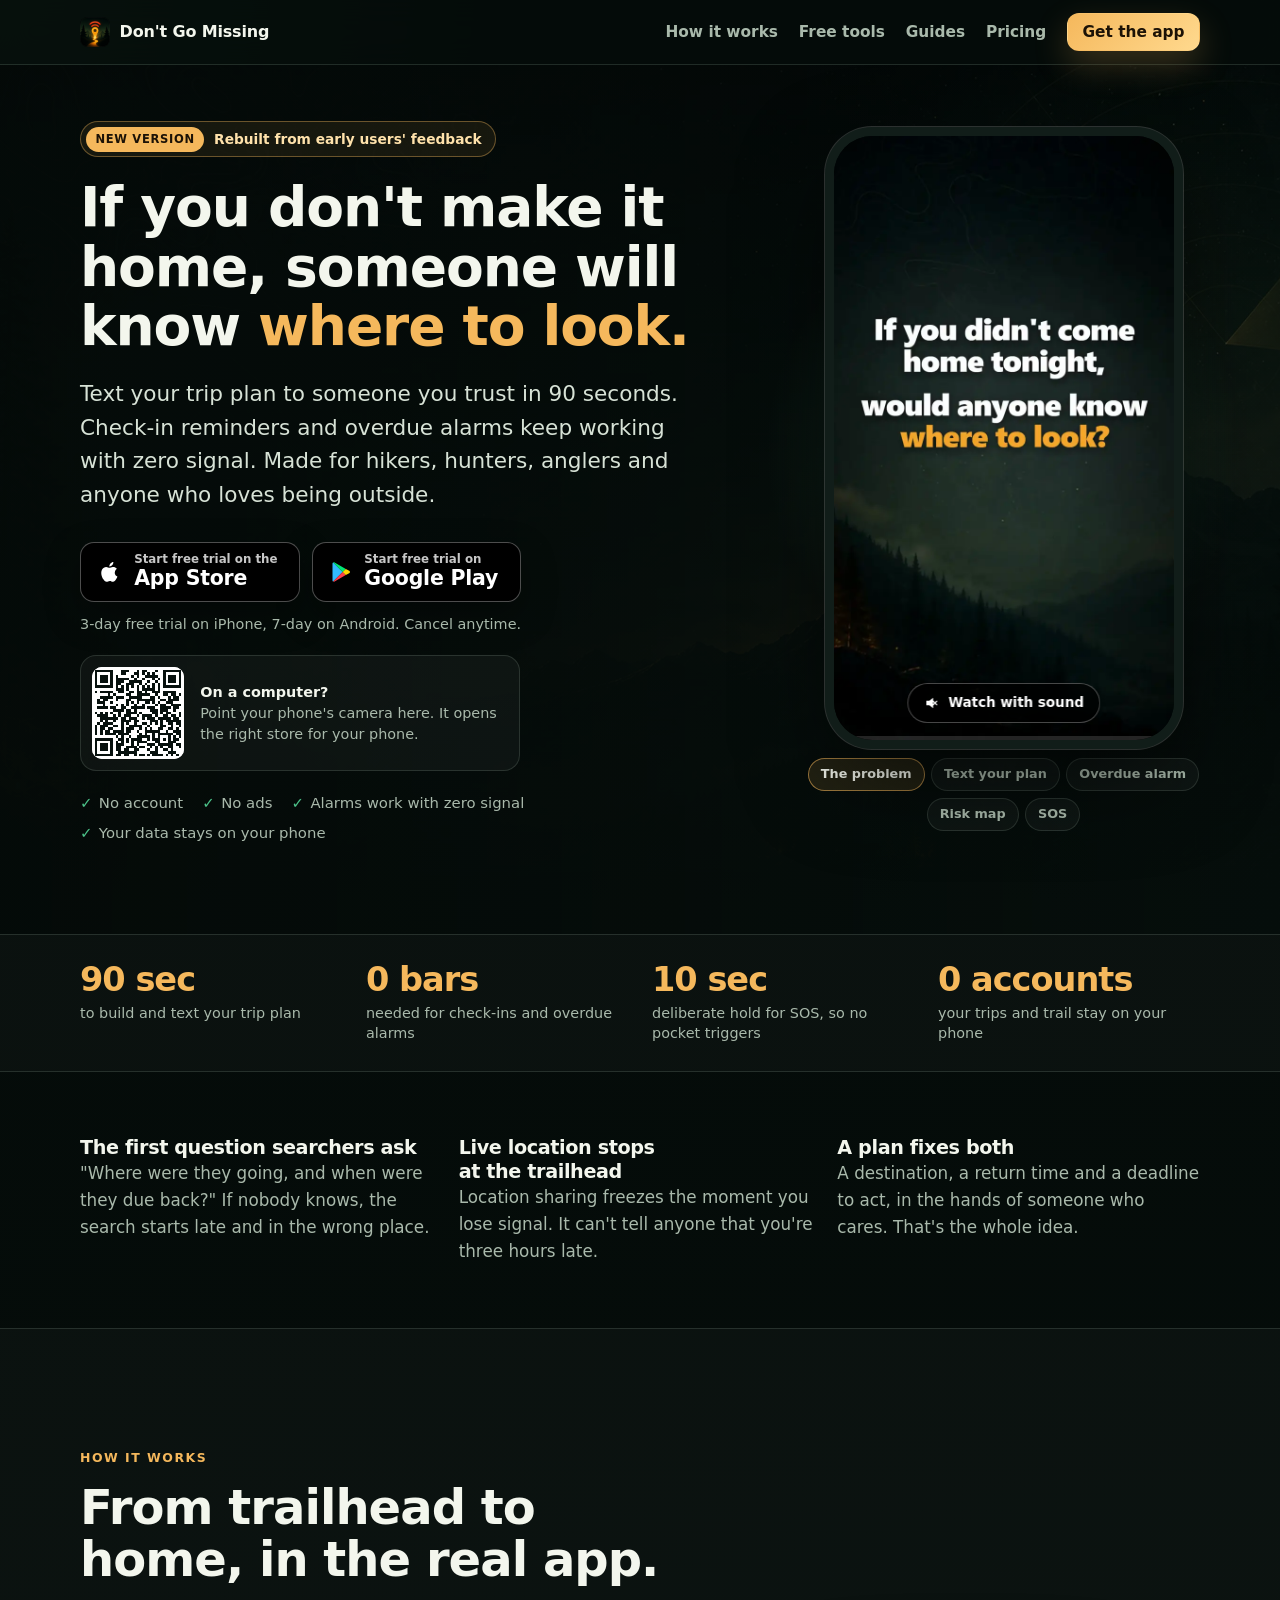
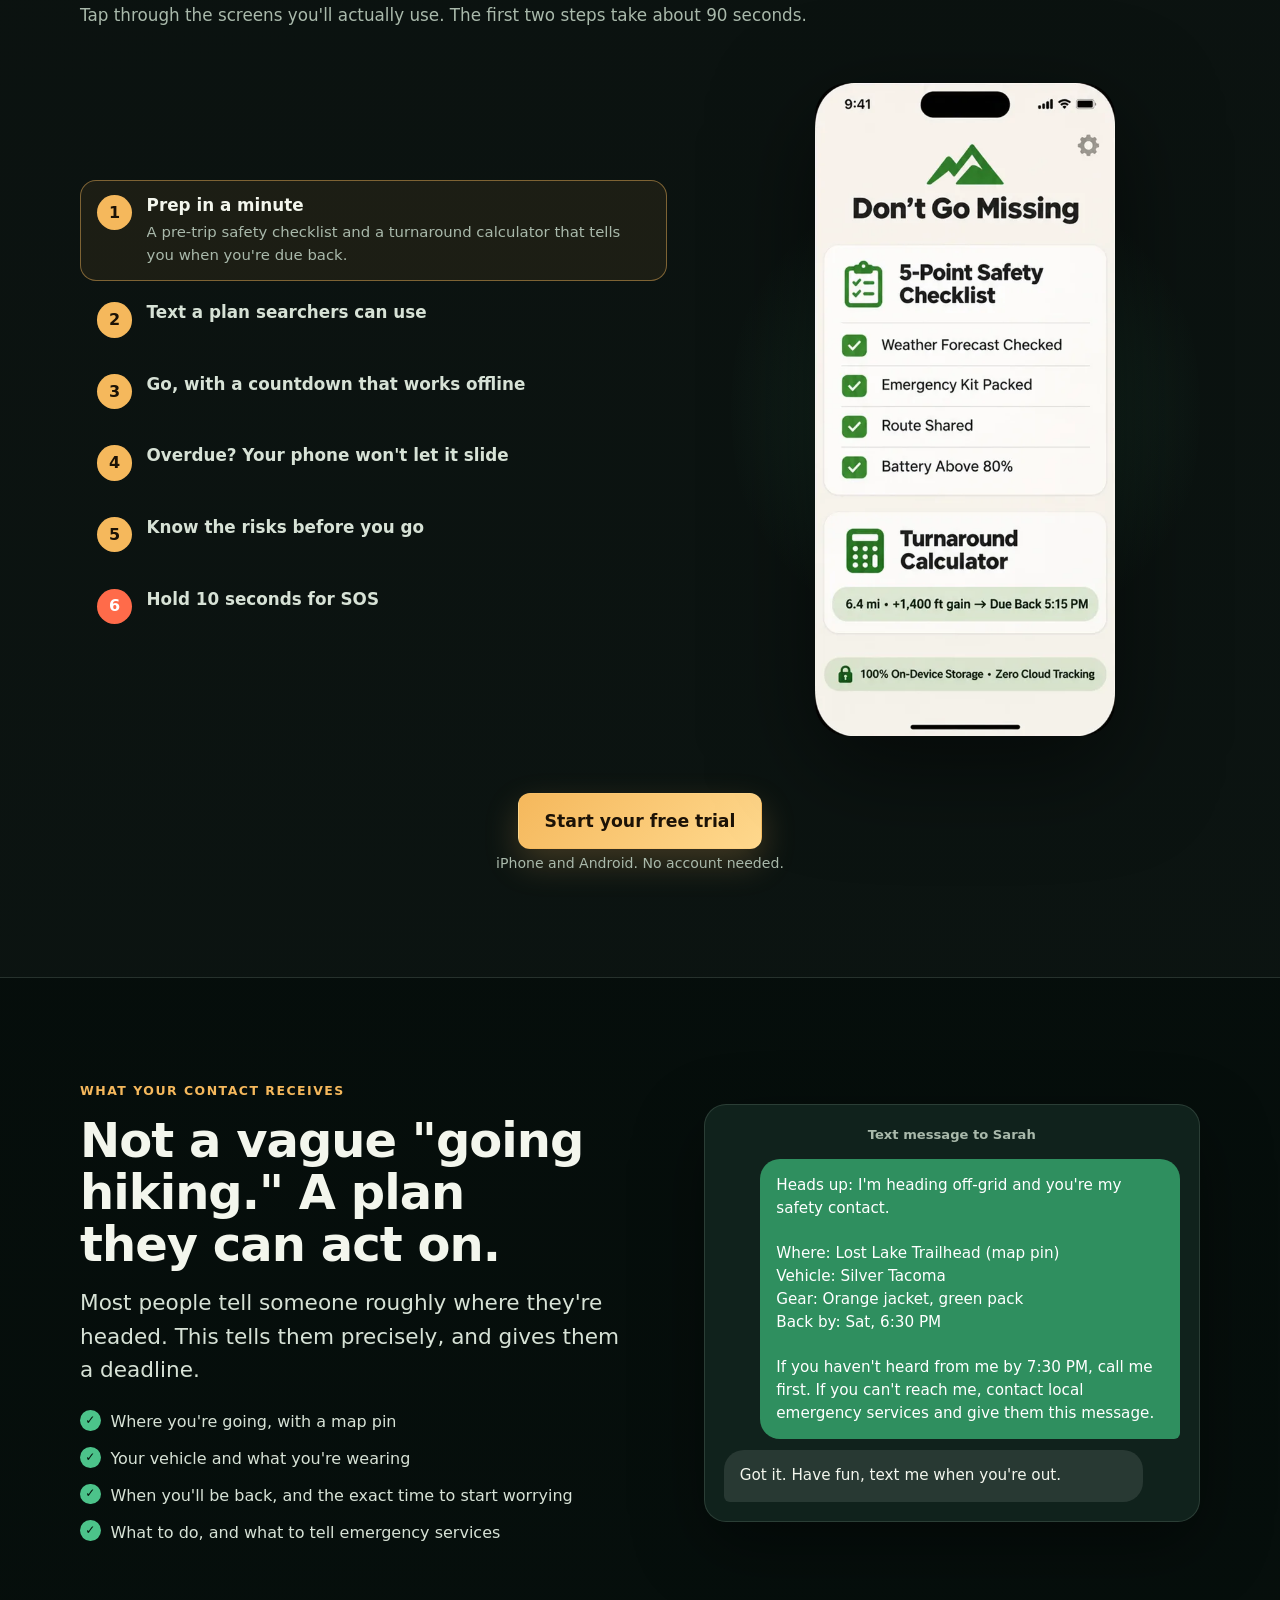
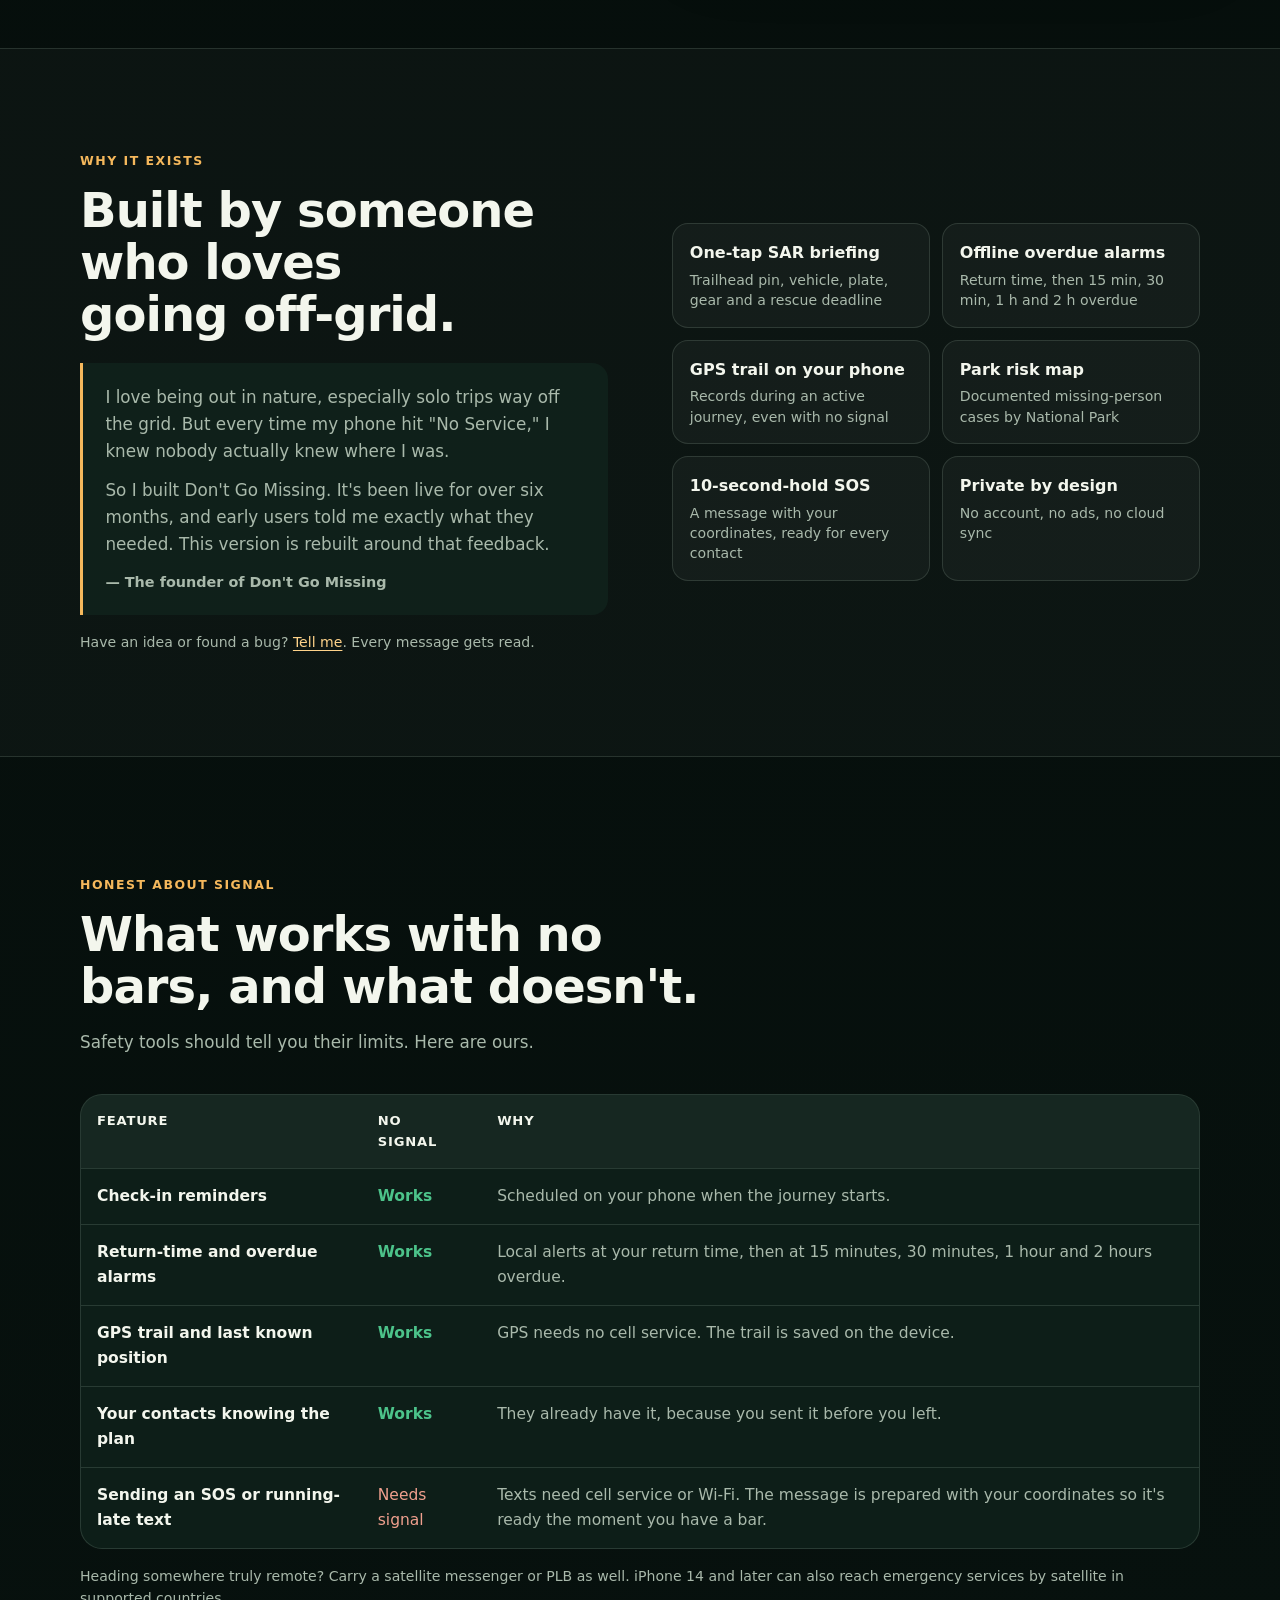
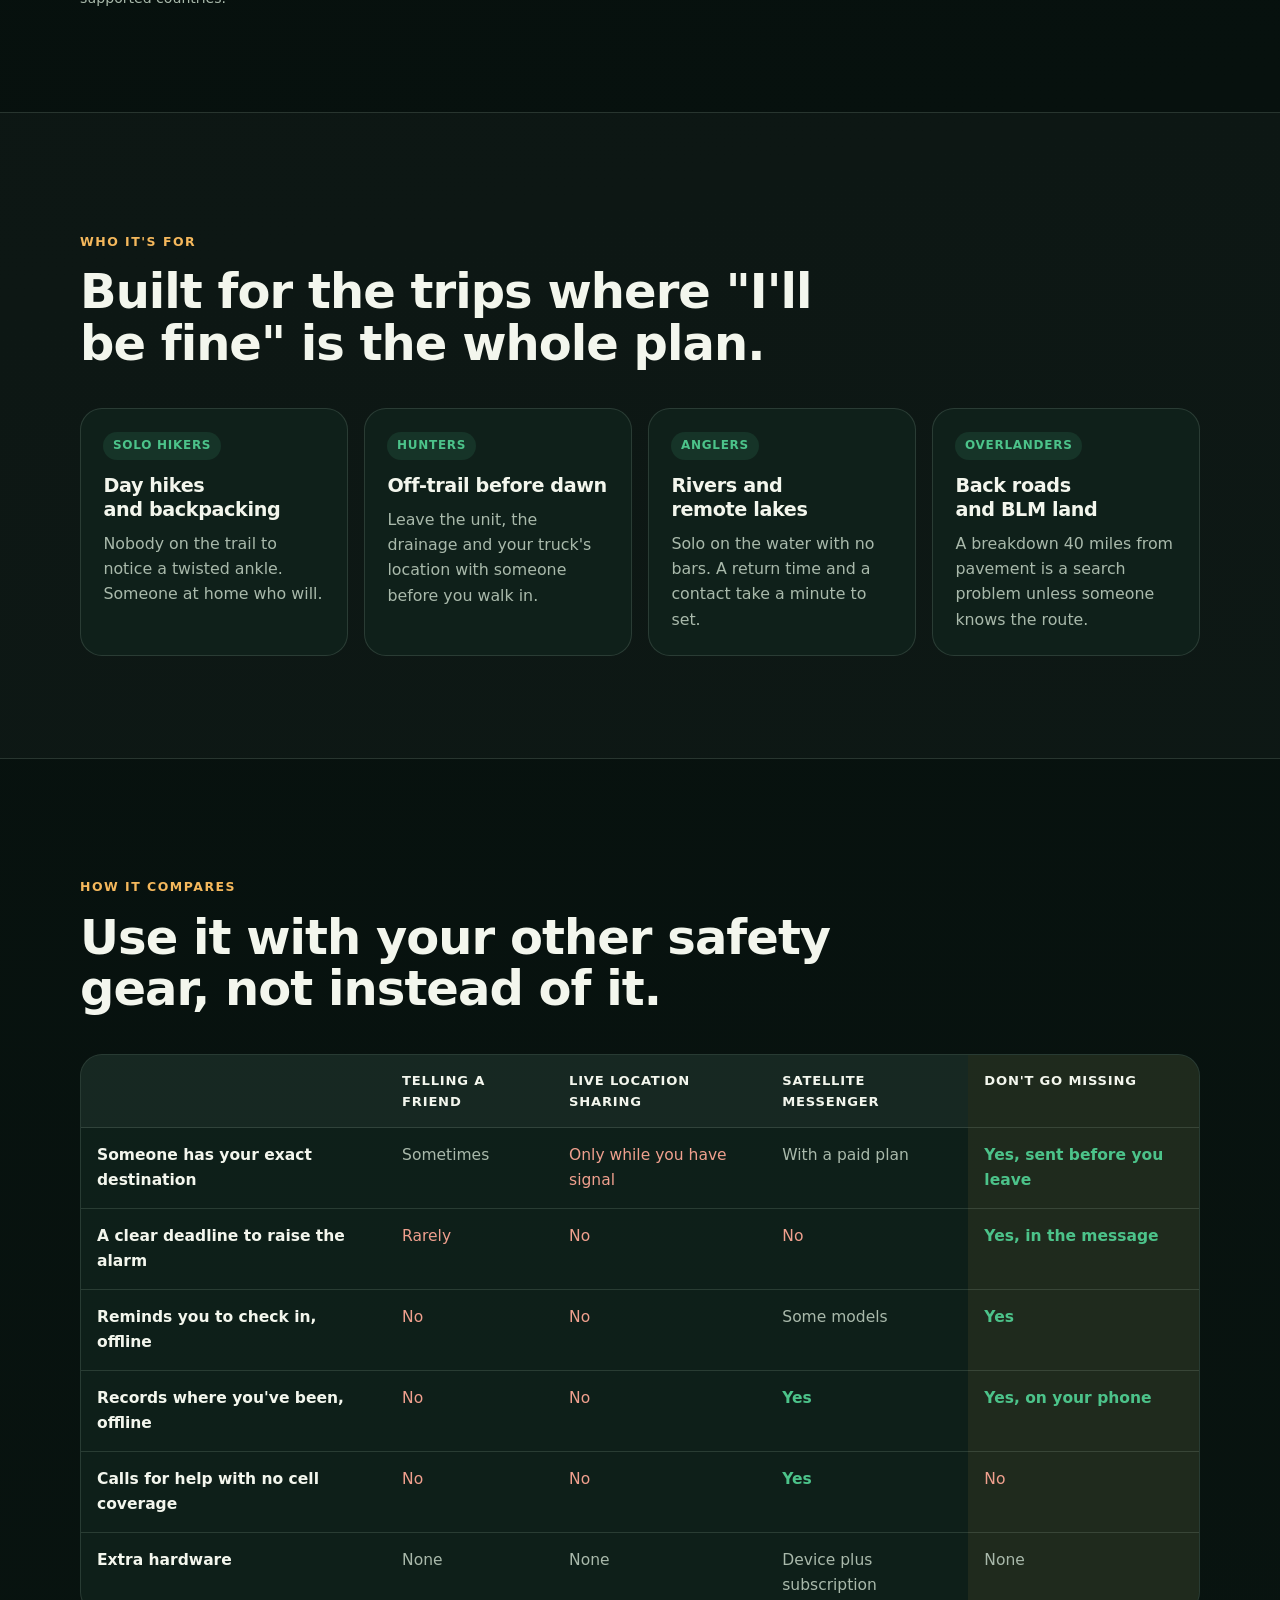
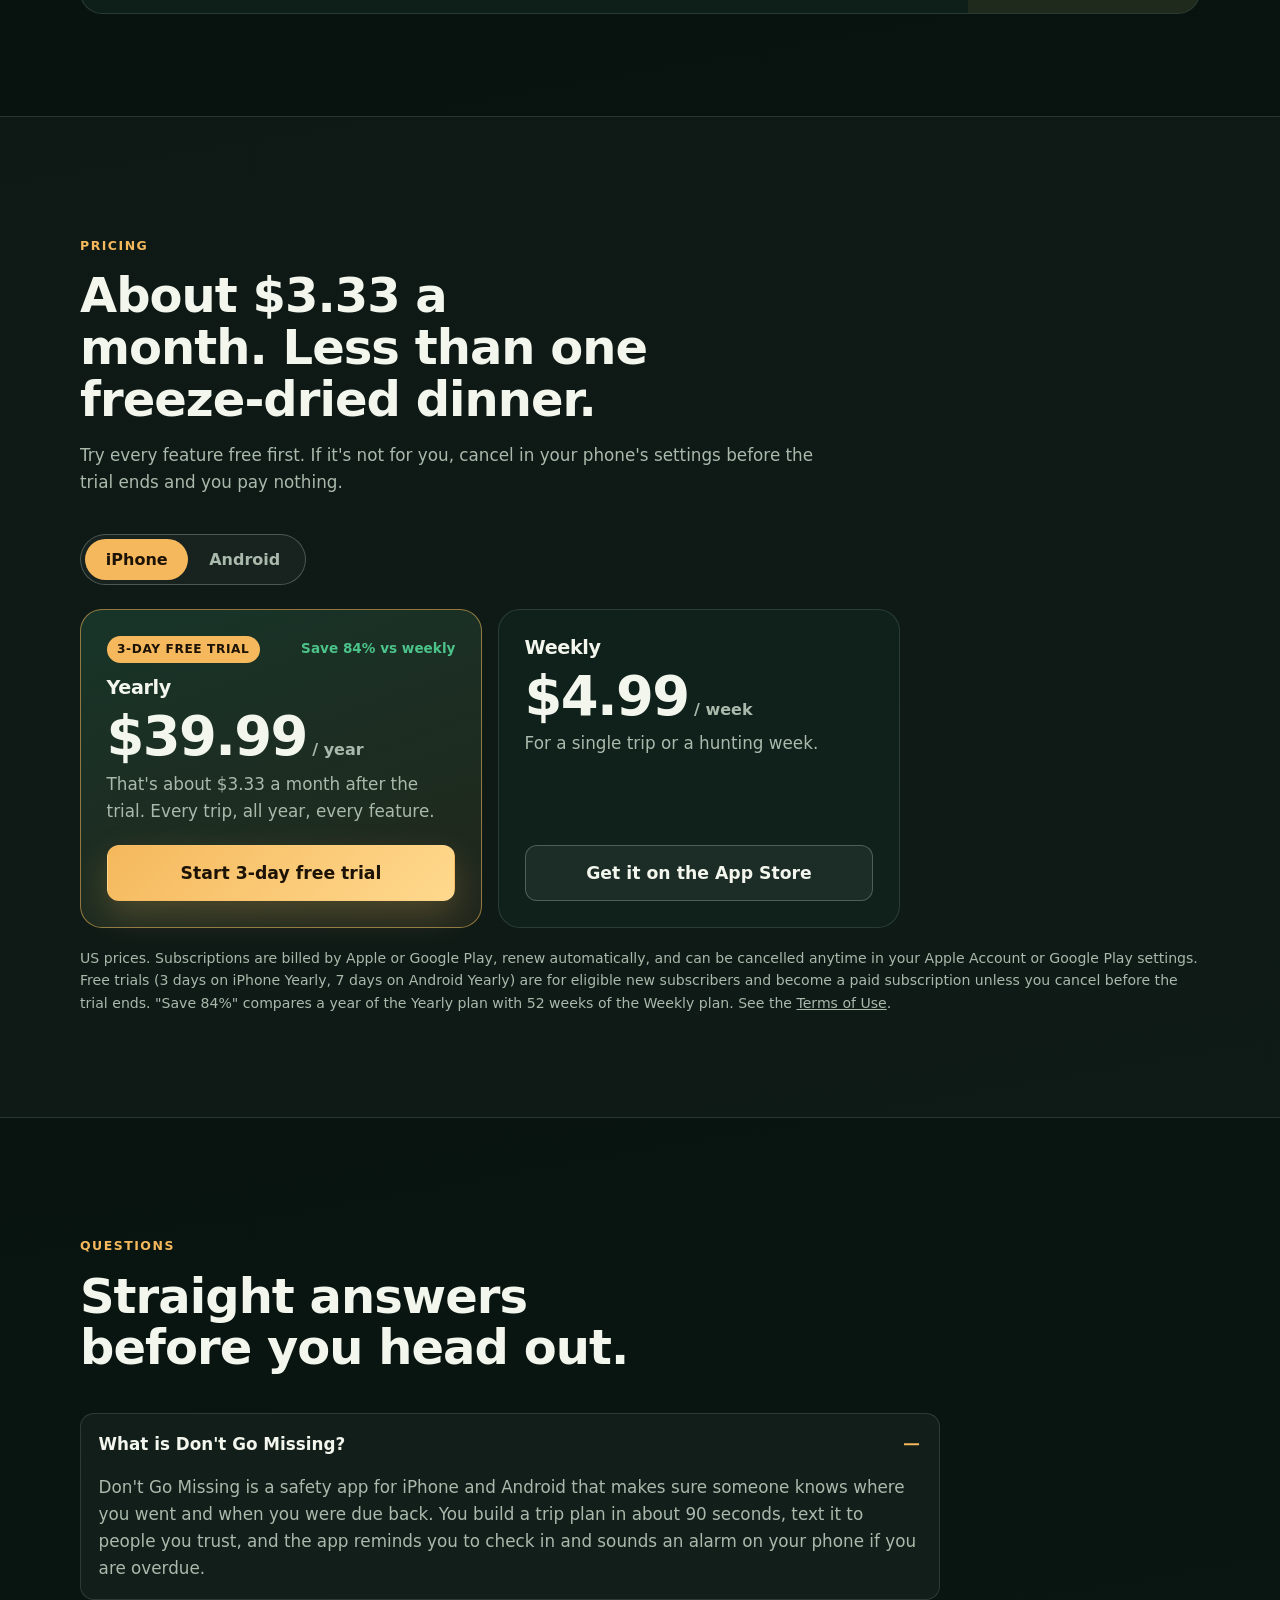
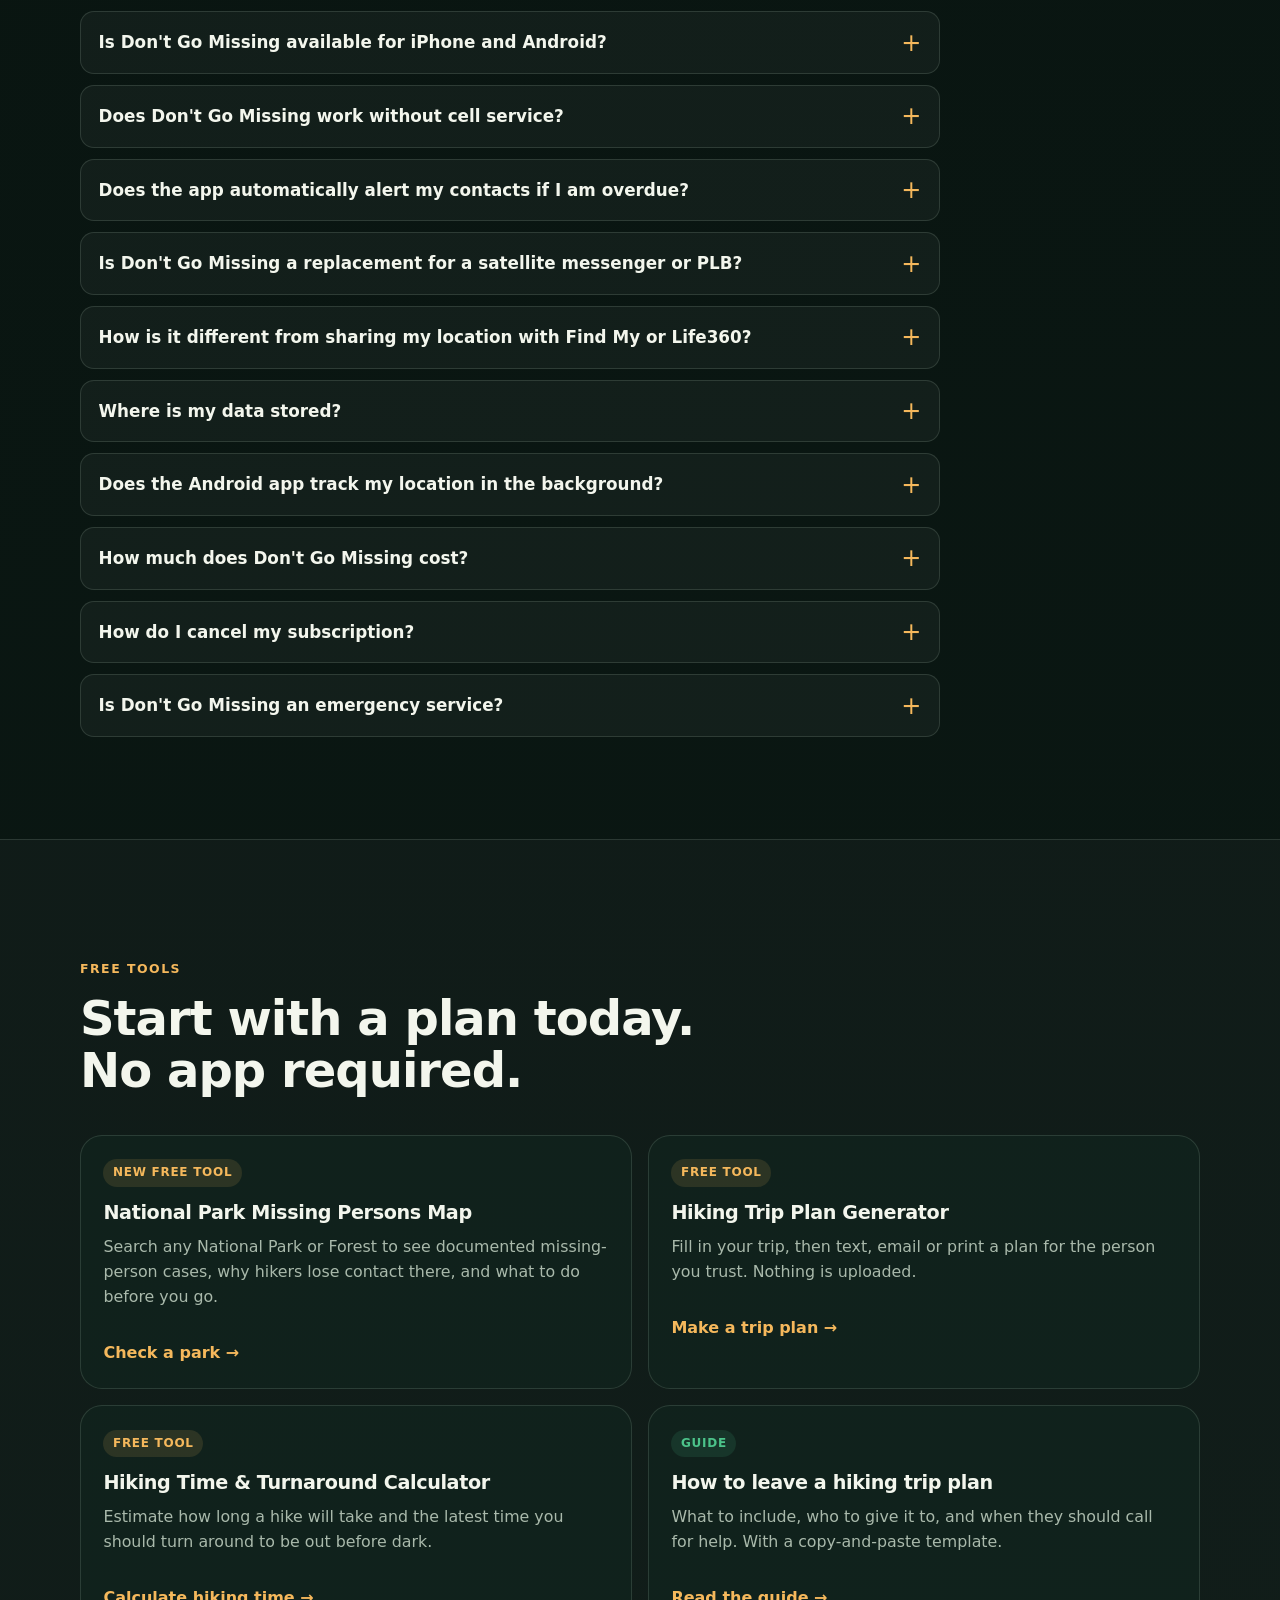
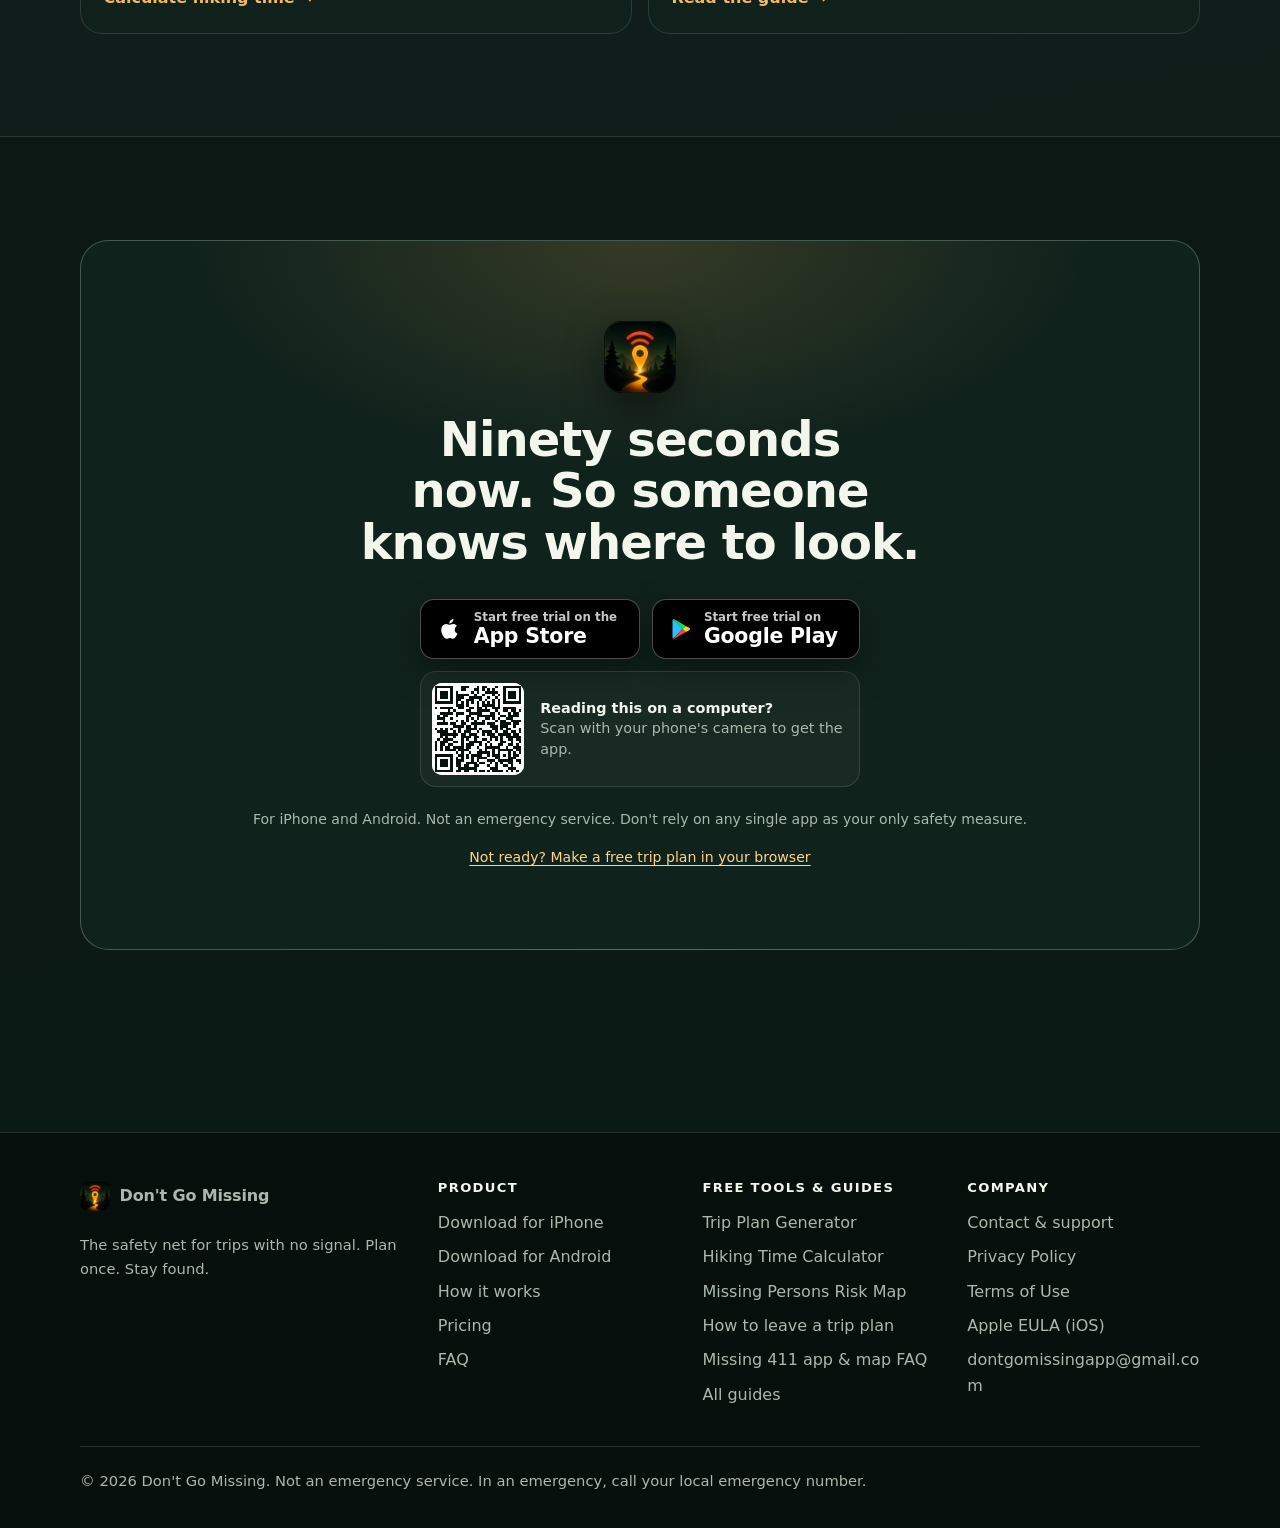
==== commit 72e48b3d: "Redesign landing page for conversion: hero promo video, real app screens, device-aware CTAs - Hero: " ====
--- a/index.html
+++ b/index.html
@@ -23,8 +23,17 @@
   <meta name="theme-color" content="#07110e">
   <link rel="icon" href="/assets/favicon.svg" type="image/svg+xml">
   <link rel="apple-touch-icon" href="/assets/app-icon-180.png">
+  <script>
+    (function () {
+      var ua = navigator.userAgent || "", os = "desktop";
+      if (/iPhone|iPad|iPod/.test(ua) || (/Macintosh/.test(ua) && navigator.maxTouchPoints > 1)) os = "ios";
+      else if (/Android/.test(ua)) os = "android";
+      document.documentElement.setAttribute("data-os", os);
+    })();
+  </script>
+  <link rel="preload" href="/assets/media/dgm-promo-poster.webp" as="image" type="image/webp" fetchpriority="high">
   <link rel="preload" href="/assets/hero-wilderness-background.webp" as="image" type="image/webp">
-  <link rel="stylesheet" href="/assets/styles.css">
+  <link rel="stylesheet" href="/assets/styles.css?v=20261127">
   <script type="application/ld+json">
   {
     "@context": "https://schema.org",
@@ -77,6 +86,17 @@
         ]
       },
       {
+        "@type": "VideoObject",
+        "@id": "https://dontgomissing.com/#promo-video",
+        "name": "Don't Go Missing in 30 seconds",
+        "description": "See how Don't Go Missing works: text your trip plan to people you trust, get check-in reminders and overdue alarms with zero signal, check the National Park risk map, and hold 10 seconds for SOS. For iPhone and Android.",
+        "thumbnailUrl": "https://dontgomissing.com/assets/media/dgm-promo-poster.webp",
+        "contentUrl": "https://dontgomissing.com/assets/media/dgm-promo-720x1280.mp4",
+        "uploadDate": "2026-11-27",
+        "duration": "PT30S",
+        "publisher": { "@id": "https://dontgomissing.com/#org" }
+      },
+      {
         "@type": "FAQPage",
         "mainEntity": [
           {
@@ -160,56 +180,85 @@
   </header>
 
   <main id="main">
-    <section class="hero">
-      <div class="wrap">
-        <div>
-          <p class="eyebrow">iPhone and Android safety app for hikers, hunters and anglers</p>
-          <h1>If you didn't come home tonight, would anyone know <em>where to look?</em></h1>
-          <p class="lead">Don't Go Missing builds your trip plan in 90 seconds, texts it to the people you trust, and sounds the alarm on your phone when you're overdue. It works with no signal.</p>
-          <div class="cta-row">
-            <a class="button button-primary button-large" href="https://apps.apple.com/app/apple-store/id6768712827?pt=127859278&amp;ct=website_hero&amp;mt=8">Start Free Trial on App Store</a>
-            <a class="button button-primary button-large" href="https://play.google.com/store/apps/details?id=com.dontgomissing.app&amp;referrer=utm_source%3Dwebsite_hero%26utm_medium%3Dwebsite">Start Free Trial on Google Play</a>
-            <a class="button button-secondary button-large" href="/tools/trip-plan/">Try the free trip plan tool</a>
-          </div>
+    <section class="hero hero-video" id="top">
+      <div class="wrap">
+        <div class="hero-copy">
+          <p class="hero-badge"><span>New version</span> Rebuilt from early users' feedback</p>
+          <h1>If you don't make it home, someone will know <em>where to look.</em></h1>
+          <p class="lead">Text your trip plan to someone you trust in 90 seconds. Check-in reminders and overdue alarms keep working with zero signal. Made for hikers, hunters, anglers and anyone who loves being outside.</p>
+
+          <div class="store-ctas">
+            <a class="store-btn store-ios" href="https://apps.apple.com/app/apple-store/id6768712827?pt=127859278&amp;ct=website_hero&amp;mt=8">
+              <svg viewBox="0 0 24 24" width="26" height="26" aria-hidden="true"><path fill="currentColor" d="M16.4 12.7c0-2.4 2-3.5 2-3.6-1.1-1.6-2.8-1.8-3.4-1.8-1.4-.2-2.8.8-3.5.8-.7 0-1.8-.8-3-.8-1.5 0-3 .9-3.8 2.3-1.6 2.8-.4 7 1.2 9.2.8 1.1 1.7 2.3 2.9 2.3 1.2 0 1.6-.8 3-.8s1.8.8 3 .7c1.2 0 2-1.1 2.8-2.2.9-1.3 1.2-2.5 1.3-2.6-.1 0-2.5-.9-2.5-3.5zM14.1 5.6c.6-.8 1.1-1.8 1-2.9-.9 0-2 .6-2.7 1.4-.6.7-1.1 1.8-1 2.8 1 .1 2.1-.5 2.7-1.3z"/></svg>
+              <span><small>Start free trial on the</small><b>App Store</b></span>
+            </a>
+            <a class="store-btn store-android" href="https://play.google.com/store/apps/details?id=com.dontgomissing.app&amp;referrer=utm_source%3Dwebsite_hero%26utm_medium%3Dwebsite">
+              <svg viewBox="0 0 24 24" width="24" height="24" aria-hidden="true"><path fill="#32bbff" d="M4.2 2.4 13.6 12l-9.4 9.6a1.3 1.3 0 0 1-.7-1.2V3.6c0-.5.3-1 .7-1.2z"/><path fill="#00e676" d="M4.2 2.4c.4-.2.9-.2 1.4.1l11.2 6.4-3.2 3.1z"/><path fill="#ff3d4a" d="M13.6 12l3.2 3.1-11.2 6.4c-.5.3-1 .3-1.4.1z"/><path fill="#ffd400" d="m16.8 8.9 3.4 1.9c1 .6 1 1.9 0 2.4l-3.4 1.9-3.2-3.1z"/></svg>
+              <span><small>Start free trial on</small><b>Google Play</b></span>
+            </a>
+          </div>
+          <p class="cta-note">
+            <span class="only-ios">3-day free trial, then $39.99/yr. Cancel anytime.</span>
+            <span class="only-android">7-day free trial, then $39/yr. Cancel anytime.</span>
+            <span class="only-desktop">3-day free trial on iPhone, 7-day on Android. Cancel anytime.</span>
+            <a class="alt-store only-ios" href="https://play.google.com/store/apps/details?id=com.dontgomissing.app&amp;referrer=utm_source%3Dwebsite_hero_alt%26utm_medium%3Dwebsite">On Android? Get it on Google Play</a>
+            <a class="alt-store only-android" href="https://apps.apple.com/app/apple-store/id6768712827?pt=127859278&amp;ct=website_hero_alt&amp;mt=8">On iPhone? Get it on the App Store</a>
+          </p>
+
+          <div class="qr-card only-desktop">
+            <img src="/assets/media/qr-download.svg" alt="QR code that opens the Don't Go Missing download page on your phone" width="104" height="104">
+            <p><b>On a computer?</b> Point your phone's camera here. It opens the right store for your phone.</p>
+          </div>
+
           <ul class="trust-line">
             <li>No account</li>
             <li>No ads</li>
-            <li>Your location stays on your phone</li>
+            <li>Alarms work with zero signal</li>
+            <li>Your data stays on your phone</li>
           </ul>
         </div>
 
-        <div class="phone-stage" role="img" aria-label="The app during a journey: a countdown showing due back in 3 hours 12 minutes, a check-in button, buttons to add time, and a hold-to-send SOS button">
-          <div class="phone" aria-hidden="true">
-            <div class="app-screen">
-              <div class="app-map">
-                <svg viewBox="0 0 280 178" fill="none" preserveAspectRatio="none">
-                  <path d="M30 150 C 70 120, 80 96, 120 92 S 190 70, 228 40" stroke="#1a3c34" stroke-width="3" stroke-dasharray="2 7" stroke-linecap="round"/>
-                  <circle cx="30" cy="150" r="6" fill="#34c759" stroke="#fff" stroke-width="2"/>
-                  <circle cx="120" cy="92" r="7" fill="#2f7cf6" stroke="#fff" stroke-width="3"/>
-                  <path d="M228 22c-8 0-14 6-14 14 0 10 14 22 14 22s14-12 14-22c0-8-6-14-14-14z" fill="#ff6b4a"/>
-                  <circle cx="228" cy="36" r="5" fill="#fff"/>
-                </svg>
-                <div class="app-pill"><span>Journey Active</span><span>GPS</span></div>
-              </div>
-              <div class="app-sheet">
-                <h4>Lost Lake Trail</h4>
-                <div class="app-countdown">
-                  <small>Due back in</small>
-                  <b>3h 12m</b>
-                  <span>Next check-in in 48m</span>
-                </div>
-                <div class="app-btn">Check In: I'm OK</div>
-                <div class="app-row"><div>+30 min</div><div>+1 hour</div></div>
-                <div class="app-sos">SOS</div>
-              </div>
-            </div>
-          </div>
-        </div>
-      </div>
-    </section>
-
-    <section class="section-tight band">
-      <div class="wrap grid grid-3">
+        <figure class="hero-media">
+          <div class="video-frame" id="promo-frame">
+            <video id="promo-video" muted playsinline loop preload="none" poster="/assets/media/dgm-promo-poster.webp" width="720" height="1280" aria-label="30-second demo of the Don't Go Missing app: texting a trip plan, the overdue alarm, the park risk map and the SOS hold">
+              <source src="/assets/media/dgm-promo-720x1280.mp4" type="video/mp4">
+              <track kind="captions" src="/assets/media/dgm-promo.en.vtt" srclang="en" label="English">
+            </video>
+            <button class="video-play" type="button" hidden aria-label="Play the 30-second demo">
+              <svg viewBox="0 0 24 24" width="30" height="30" aria-hidden="true"><path fill="currentColor" d="M8 5.5v13l10.5-6.5z"/></svg>
+            </button>
+            <button class="video-sound" type="button" aria-pressed="false">
+              <svg class="icon-muted" viewBox="0 0 24 24" width="18" height="18" aria-hidden="true"><path fill="currentColor" d="M4 9v6h4l5 4V5L8 9H4zm12.6 3 2.2-2.2-1.1-1.1-2.2 2.2-2.2-2.2-1.1 1.1 2.2 2.2-2.2 2.2 1.1 1.1 2.2-2.2 2.2 2.2 1.1-1.1z"/></svg>
+              <svg class="icon-sound" viewBox="0 0 24 24" width="18" height="18" aria-hidden="true"><path fill="currentColor" d="M4 9v6h4l5 4V5L8 9H4zm11.5 3a4.5 4.5 0 0 0-2.5-4v8a4.5 4.5 0 0 0 2.5-4zM13 3.2v2.1a7 7 0 0 1 0 13.4v2.1a9 9 0 0 0 0-17.6z"/></svg>
+              <span>Watch with sound</span>
+            </button>
+            <div class="video-progress" aria-hidden="true"><span></span></div>
+          </div>
+          <div class="video-chapters" role="group" aria-label="Jump to a part of the demo">
+            <button type="button" data-start="0" data-end="12">The problem</button>
+            <button type="button" data-start="12" data-end="16">Text your plan</button>
+            <button type="button" data-start="16" data-end="20">Overdue alarm</button>
+            <button type="button" data-start="20" data-end="22">Risk map</button>
+            <button type="button" data-start="22" data-end="30">SOS</button>
+          </div>
+          <figcaption class="sr-only">The Don't Go Missing app in 30 seconds.</figcaption>
+        </figure>
+      </div>
+    </section>
+
+    <section class="stat-strip" aria-label="Don't Go Missing at a glance">
+      <div class="wrap">
+        <dl>
+          <div><dt>90 sec</dt><dd>to build and text your trip plan</dd></div>
+          <div><dt>0 bars</dt><dd>needed for check-ins and overdue alarms</dd></div>
+          <div><dt>10 sec</dt><dd>deliberate hold for SOS, so no pocket triggers</dd></div>
+          <div><dt>0 accounts</dt><dd>your trips and trail stay on your phone</dd></div>
+        </dl>
+      </div>
+    </section>
+
+    <section class="section-tight">
+      <div class="wrap grid grid-3 problem-grid">
         <div>
           <h3>The first question searchers ask</h3>
           <p>"Where were they going, and when were they due back?" If nobody knows, the search starts late and in the wrong place.</p>
@@ -225,61 +274,110 @@
       </div>
     </section>
 
-    <section class="section" id="how">
+    <section class="section band" id="how">
       <div class="wrap">
         <div class="section-heading">
           <p class="eyebrow">How it works</p>
-          <h2>Four steps. The first three take 90 seconds.</h2>
-        </div>
-        <div class="grid grid-4">
-          <article class="card">
-            <span class="step-number">1</span>
-            <h3>Plan your trip</h3>
-            <p>Pick your destination on the map and set the time you'll be back. Run the pre-departure checklist.</p>
-          </article>
-          <article class="card">
-            <span class="step-number">2</span>
-            <h3>Brief your contacts</h3>
-            <p>One tap texts them your route, your return time, and exactly what to do if they haven't heard from you.</p>
-          </article>
-          <article class="card">
-            <span class="step-number">3</span>
-            <h3>Go, with a safety net</h3>
-            <p>Check-in reminders and overdue alarms are set on your phone. A GPS trail records as you move, even offline.</p>
-          </article>
-          <article class="card">
-            <span class="step-number red">4</span>
-            <h3>Hold for SOS</h3>
-            <p>A deliberate 10-second hold prepares a message with your coordinates for every contact. Back safe? One tap tells them.</p>
-          </article>
-        </div>
-      </div>
-    </section>
-
-    <section class="section band">
+          <h2>From trailhead to home, in the real app.</h2>
+          <p>Tap through the screens you'll actually use. The first two steps take about 90 seconds.</p>
+        </div>
+
+        <div class="showcase" data-showcase>
+          <div class="showcase-tabs" role="tablist" aria-label="App features">
+            <button class="showcase-tab" role="tab" id="tab-prep" aria-controls="panel-prep" aria-selected="true" data-screen="home">
+              <span class="step-number">1</span><i class="tab-short">Prep</i>
+              <span><b>Prep in a minute</b><small>A pre-trip safety checklist and a turnaround calculator that tells you when you're due back.</small></span>
+            </button>
+            <button class="showcase-tab" role="tab" id="tab-brief" aria-controls="panel-brief" aria-selected="false" tabindex="-1" data-screen="plan">
+              <span class="step-number">2</span><i class="tab-short">Brief</i>
+              <span><b>Text a plan searchers can use</b><small>Trailhead pin, vehicle and plate, gear colors, return time and the exact time to call for help. One tap sends it.</small></span>
+            </button>
+            <button class="showcase-tab" role="tab" id="tab-go" aria-controls="panel-go" aria-selected="false" tabindex="-1" data-screen="journey">
+              <span class="step-number">3</span><i class="tab-short">Go</i>
+              <span><b>Go, with a countdown that works offline</b><small>Check-in reminders are scheduled on your phone and a GPS trail records as you move. No bars needed.</small></span>
+            </button>
+            <button class="showcase-tab" role="tab" id="tab-overdue" aria-controls="panel-overdue" aria-selected="false" tabindex="-1" data-screen="overdue">
+              <span class="step-number">4</span><i class="tab-short">Overdue</i>
+              <span><b>Overdue? Your phone won't let it slide</b><small>Alarms at your return time and as you run later. Check in, add time, or send a running-late text when you get a bar.</small></span>
+            </button>
+            <button class="showcase-tab" role="tab" id="tab-risk" aria-controls="panel-risk" aria-selected="false" tabindex="-1" data-screen="risk">
+              <span class="step-number">5</span><i class="tab-short">Risk map</i>
+              <span><b>Know the risks before you go</b><small>A National Park risk map of documented missing-person cases, so you can plan around the risky stretches.</small></span>
+            </button>
+            <button class="showcase-tab" role="tab" id="tab-sos" aria-controls="panel-sos" aria-selected="false" tabindex="-1" data-screen="sos">
+              <span class="step-number red">6</span><i class="tab-short">SOS</i>
+              <span><b>Hold 10 seconds for SOS</b><small>A deliberate hold prevents accidental triggers and prepares a message with your GPS coordinates for every contact.</small></span>
+            </button>
+          </div>
+
+          <p class="showcase-caption" aria-live="polite"></p>
+
+          <div class="showcase-stage">
+            <div class="showcase-glow" aria-hidden="true"></div>
+            <div role="tabpanel" id="panel-prep" aria-labelledby="tab-prep" class="showcase-panel is-active"><img src="/assets/media/screens/home.webp" width="480" height="1044" alt="Home screen with a pre-trip safety checklist (weather, emergency kit, route shared, battery) and a turnaround calculator" loading="lazy" decoding="async"></div>
+            <div role="tabpanel" id="panel-brief" aria-labelledby="tab-brief" class="showcase-panel"><img src="/assets/media/screens/plan.webp" width="480" height="1077" alt="Review Safety Plan screen showing the text message with trailhead, vehicle, gear, return time and a 7:30 PM deadline, and a button to text it to Sarah and Dad" loading="lazy" decoding="async"></div>
+            <div role="tabpanel" id="panel-go" aria-labelledby="tab-go" class="showcase-panel"><img src="/assets/media/screens/journey.webp" width="480" height="1095" alt="Journey Active screen: due back in 3 hours 12 minutes, next check-in in 48 minutes, a Check In button, add-time buttons and an SOS button" loading="lazy" decoding="async"></div>
+            <div role="tabpanel" id="panel-overdue" aria-labelledby="tab-overdue" class="showcase-panel"><img src="/assets/media/screens/overdue.webp" width="480" height="993" alt="Journey Overdue screen in airplane mode: overdue by 18 minutes 40 seconds, with check-in, add-time and running-late text buttons" loading="lazy" decoding="async"></div>
+            <div role="tabpanel" id="panel-risk" aria-labelledby="tab-risk" class="showcase-panel"><img src="/assets/media/screens/risk.webp" width="480" height="1012" alt="National Park risk map of Yosemite with pins marking documented missing-person cases" loading="lazy" decoding="async"></div>
+            <div role="tabpanel" id="panel-sos" aria-labelledby="tab-sos" class="showcase-panel"><img src="/assets/media/screens/sos.webp" width="480" height="1068" alt="SOS confirmation screen with a 10-second hold ring" loading="lazy" decoding="async"></div>
+          </div>
+        </div>
+
+        <div class="inline-cta">
+          <a class="button button-primary button-large" href="/download/?src=home_showcase">Start your free trial</a>
+          <p class="fine-print">iPhone and Android. No account needed.</p>
+        </div>
+      </div>
+    </section>
+
+    <section class="section">
       <div class="wrap split">
         <div>
           <p class="eyebrow">What your contact receives</p>
           <h2>Not a vague "going hiking." A plan they can act on.</h2>
           <p class="lead" style="margin-top:1rem">Most people tell someone roughly where they're headed. This tells them precisely, and gives them a deadline.</p>
           <ul class="check-list">
-            <li>Where you're going, with a map link</li>
-            <li>When you'll be back</li>
-            <li>The exact time to start worrying</li>
+            <li>Where you're going, with a map pin</li>
+            <li>Your vehicle and what you're wearing</li>
+            <li>When you'll be back, and the exact time to start worrying</li>
             <li>What to do, and what to tell emergency services</li>
           </ul>
         </div>
-        <div class="message-demo" role="img" aria-label="Example text message sent to a trusted contact with destination, map link, return time and instructions">
+        <div class="message-demo" role="img" aria-label="Example text message sent to a trusted contact with destination, vehicle, gear, return time and instructions">
           <p class="meta">Text message to Sarah</p>
           <div class="bubble">Heads up: I'm heading off-grid and you're my safety contact.
 
-Where: Lost Lake Trail
-Map: maps.apple.com/?ll=44.0582,-121.3153
+Where: Lost Lake Trailhead (map pin)
+Vehicle: Silver Tacoma
+Gear: Orange jacket, green pack
 Back by: Sat, 6:30 PM
 
-If you haven't heard from me by 7:30 PM, call or text me first. If you can't reach me, contact local emergency services and give them this message.</div>
+If you haven't heard from me by 7:30 PM, call me first. If you can't reach me, contact local emergency services and give them this message.</div>
           <div class="bubble reply">Got it. Have fun, text me when you're out.</div>
         </div>
+      </div>
+    </section>
+
+    <section class="section band founder">
+      <div class="wrap founder-grid">
+        <div class="founder-note">
+          <p class="eyebrow">Why it exists</p>
+          <h2>Built by someone who loves going off-grid.</h2>
+          <blockquote>
+            <p>I love being out in nature, especially solo trips way off the grid. But every time my phone hit "No Service," I knew nobody actually knew where I was.</p>
+            <p>So I built Don't Go Missing. It's been live for over six months, and early users told me exactly what they needed. This version is rebuilt around that feedback.</p>
+            <footer>The founder of Don't Go Missing</footer>
+          </blockquote>
+          <p class="fine-print">Have an idea or found a bug? <a class="text-link" href="/contact/">Tell me</a>. Every message gets read.</p>
+        </div>
+        <ul class="feature-chips" aria-label="What's in the app now">
+          <li><b>One-tap SAR briefing</b><span>Trailhead pin, vehicle, plate, gear and a rescue deadline</span></li>
+          <li><b>Offline overdue alarms</b><span>Return time, then 15 min, 30 min, 1 h and 2 h overdue</span></li>
+          <li><b>GPS trail on your phone</b><span>Records during an active journey, even with no signal</span></li>
+          <li><b>Park risk map</b><span>Documented missing-person cases by National Park</span></li>
+          <li><b>10-second-hold SOS</b><span>A message with your coordinates, ready for every contact</span></li>
+          <li><b>Private by design</b><span>No account, no ads, no cloud sync</span></li>
+        </ul>
       </div>
     </section>
 
@@ -365,6 +463,118 @@
               <tr><th scope="row">Extra hardware</th><td>None</td><td>None</td><td>Device plus subscription</td><td class="highlight">None</td></tr>
             </tbody>
           </table>
+        </div>
+      </div>
+    </section>
+
+    <section class="section band" id="pricing">
+      <div class="wrap">
+        <div class="section-heading">
+          <p class="eyebrow">Pricing</p>
+          <h2>About $3.33 a month. Less than one freeze-dried dinner.</h2>
+          <p>Try every feature free first. If it's not for you, cancel in your phone's settings before the trial ends and you pay nothing.</p>
+        </div>
+
+        <div class="plat-toggle" role="tablist" aria-label="Choose your phone" hidden>
+          <button type="button" role="tab" id="plat-tab-ios" aria-controls="plat-ios" aria-selected="true" data-plat="ios">iPhone</button>
+          <button type="button" role="tab" id="plat-tab-android" aria-controls="plat-android" aria-selected="false" tabindex="-1" data-plat="android">Android</button>
+        </div>
+
+        <div class="plat-panel" id="plat-ios" role="tabpanel" aria-labelledby="plat-tab-ios">
+          <p class="eyebrow plat-label">iPhone, App Store</p>
+          <div class="grid grid-2 price-grid">
+            <article class="price-card featured">
+              <p class="badge">3-day free trial</p>
+              <p class="save">Save 84% vs weekly</p>
+              <h3>Yearly</h3>
+              <p class="price">$39.99<span> / year</span></p>
+              <p>That's about $3.33 a month after the trial. Every trip, all year, every feature.</p>
+              <a class="button button-primary button-large" href="https://apps.apple.com/app/apple-store/id6768712827?pt=127859278&amp;ct=website_pricing&amp;mt=8">Start 3-day free trial</a>
+            </article>
+            <article class="price-card">
+              <h3>Weekly</h3>
+              <p class="price">$4.99<span> / week</span></p>
+              <p>For a single trip or a hunting week.</p>
+              <a class="button button-secondary button-large" href="https://apps.apple.com/app/apple-store/id6768712827?pt=127859278&amp;ct=website_pricing_weekly&amp;mt=8">Get it on the App Store</a>
+            </article>
+          </div>
+        </div>
+
+        <div class="plat-panel" id="plat-android" role="tabpanel" aria-labelledby="plat-tab-android">
+          <p class="eyebrow plat-label">Android, Google Play</p>
+          <div class="grid grid-2 price-grid">
+            <article class="price-card featured">
+              <p class="badge">7-day free trial</p>
+              <p class="save">Save 84% vs weekly</p>
+              <h3>Yearly</h3>
+              <p class="price">$39<span> / year</span></p>
+              <p>That's about $3.25 a month after the trial. Every trip, all year, every feature.</p>
+              <a class="button button-primary button-large" href="https://play.google.com/store/apps/details?id=com.dontgomissing.app&amp;referrer=utm_source%3Dwebsite_pricing%26utm_medium%3Dwebsite">Start 7-day free trial</a>
+            </article>
+            <article class="price-card">
+              <h3>Weekly</h3>
+              <p class="price">$4.99<span> / week</span></p>
+              <p>For a single trip or a hunting week.</p>
+              <a class="button button-secondary button-large" href="https://play.google.com/store/apps/details?id=com.dontgomissing.app&amp;referrer=utm_source%3Dwebsite_pricing_weekly%26utm_medium%3Dwebsite">Get it on Google Play</a>
+            </article>
+          </div>
+        </div>
+
+        <p class="fine-print" style="margin-top:1.2rem">US prices. Subscriptions are billed by Apple or Google Play, renew automatically, and can be cancelled anytime in your Apple Account or Google Play settings. Free trials (3 days on iPhone Yearly, 7 days on Android Yearly) are for eligible new subscribers and become a paid subscription unless you cancel before the trial ends. "Save 84%" compares a year of the Yearly plan with 52 weeks of the Weekly plan. See the <a href="/terms/">Terms of Use</a>.</p>
+      </div>
+    </section>
+
+    <section class="section" id="faq">
+      <div class="wrap">
+        <div class="section-heading">
+          <p class="eyebrow">Questions</p>
+          <h2>Straight answers before you head out.</h2>
+        </div>
+        <div class="faq-list">
+          <details open>
+            <summary>What is Don't Go Missing?</summary>
+            <p>Don't Go Missing is a safety app for iPhone and Android that makes sure someone knows where you went and when you were due back. You build a trip plan in about 90 seconds, text it to people you trust, and the app reminds you to check in and sounds an alarm on your phone if you are overdue.</p>
+          </details>
+          <details>
+            <summary>Is Don't Go Missing available for iPhone and Android?</summary>
+            <p>It is made for both. The iPhone app is on the App Store and needs iOS 16 or later. The Android app is live on Google Play under the package name com.dontgomissing.app. On both, you build a trip plan, send it to people you trust, and get check-in reminders and overdue alarms on your phone.</p>
+          </details>
+          <details>
+            <summary>Does Don't Go Missing work without cell service?</summary>
+            <p>Yes for everything on your phone: check-in reminders, the return-time alarm, overdue alerts and the GPS trail are stored and scheduled on the device, so they work with no signal. Sending a text message to your contacts, including an SOS, needs cell service or Wi-Fi.</p>
+          </details>
+          <details>
+            <summary>Does the app automatically alert my contacts if I am overdue?</summary>
+            <p>No. The app has no servers and does not send text messages silently on iPhone or Android. You review and send each message yourself. Your contacts receive your plan before you leave, including the exact time to start worrying and what to do. If that time passes without hearing from you, they act. Your phone also alerts you so you can check in, extend, or send a running-late text.</p>
+          </details>
+          <details>
+            <summary>Is Don't Go Missing a replacement for a satellite messenger or PLB?</summary>
+            <p>No. A satellite messenger or personal locator beacon can call for help from places with no cell coverage, and this app cannot. Don't Go Missing covers the other half of the problem: making sure someone knows your plan and notices when you are late. Use both on remote trips.</p>
+          </details>
+          <details>
+            <summary>How is it different from sharing my location with Find My or Life360?</summary>
+            <p>Live location sharing stops updating the moment you lose signal, and it does not tell anyone when you were supposed to be back. Don't Go Missing gives your contacts a plan with a destination, a return time and a deadline to act, and it keeps a GPS trail on your phone while you are offline.</p>
+          </details>
+          <details>
+            <summary>Where is my data stored?</summary>
+            <p>On your iPhone or Android phone. There is no account and no cloud sync. Your trips, contacts and GPS trail stay on the device unless you choose to send a message. Read the <a href="/privacy/">Privacy Policy</a>.</p>
+          </details>
+          <details>
+            <summary>Does the Android app track my location in the background?</summary>
+            <p>Only during an active journey that you start. The Android app uses a foreground location service to record your GPS trail, shows a persistent notification the whole time, and stops when you end the journey. The trail is stored only on your device.</p>
+          </details>
+          <details>
+            <summary>How much does Don't Go Missing cost?</summary>
+            <p>US prices depend on the store. On iPhone, Don't Go Missing is $4.99 per week or $39.99 per year, billed by Apple, and the yearly plan starts with a 3-day free trial for eligible new subscribers. On Android, it is $4.99 per week or $39 per year, billed by Google Play, and the yearly plan starts with a 7-day free trial for eligible new subscribers. Subscriptions renew automatically until you cancel. A free trial becomes a paid subscription unless you cancel before it ends.</p>
+          </details>
+          <details>
+            <summary>How do I cancel my subscription?</summary>
+            <p>Cancel in the store where you subscribed. On iPhone, open Settings, tap your name, then Subscriptions. On Android, open Google Play, tap your profile icon, then Payments &amp; subscriptions, then Subscriptions. You keep access until the end of the period you paid for. Deleting the app does not cancel a subscription.</p>
+          </details>
+          <details>
+            <summary>Is Don't Go Missing an emergency service?</summary>
+            <p>No. It is a planning and alerting tool, not an emergency service, and it cannot guarantee rescue. In an emergency with signal, call your local emergency number first.</p>
+          </details>
         </div>
       </div>
     </section>
@@ -404,109 +614,27 @@
       </div>
     </section>
 
-    <section class="section" id="pricing">
-      <div class="wrap">
-        <div class="section-heading">
-          <p class="eyebrow">Pricing</p>
-          <h2>Less than a freeze-dried dinner. For the whole year.</h2>
-        </div>
-        <p class="eyebrow">iPhone, App Store</p>
-        <div class="grid grid-2" style="max-width:820px">
-          <article class="price-card featured">
-            <p class="badge">3-day free trial</p>
-            <h3>Yearly</h3>
-            <p class="price">$39.99<span> / year</span></p>
-            <p>About 77 cents a week after the trial. Every trip, all year.</p>
-          </article>
-          <article class="price-card">
-            <h3>Weekly</h3>
-            <p class="price">$4.99<span> / week</span></p>
-            <p>For a single trip or a hunting week.</p>
-          </article>
-        </div>
-        <p class="eyebrow" style="margin-top:2rem">Android, Google Play</p>
-        <div class="grid grid-2" style="max-width:820px">
-          <article class="price-card featured">
-            <p class="badge">7-day free trial</p>
-            <h3>Yearly</h3>
-            <p class="price">$39<span> / year</span></p>
-            <p>About 75 cents a week after the trial. Every trip, all year.</p>
-          </article>
-          <article class="price-card">
-            <h3>Weekly</h3>
-            <p class="price">$4.99<span> / week</span></p>
-            <p>For a single trip or a hunting week.</p>
-          </article>
-        </div>
-        <p class="fine-print" style="margin-top:1rem">US prices. Subscriptions are billed by Apple or Google Play, renew automatically, and can be cancelled anytime in your Apple Account or Google Play settings. Free trials (3 days on iPhone Yearly, 7 days on Android Yearly) are for eligible new subscribers and become a paid subscription unless you cancel before the trial ends. See the <a href="/terms/">Terms of Use</a>.</p>
-      </div>
-    </section>
-
-    <section class="section band" id="faq">
-      <div class="wrap">
-        <div class="section-heading">
-          <p class="eyebrow">Questions</p>
-          <h2>Straight answers before you head out.</h2>
-        </div>
-        <div class="faq-list">
-          <details open>
-            <summary>What is Don't Go Missing?</summary>
-            <p>Don't Go Missing is a safety app for iPhone and Android that makes sure someone knows where you went and when you were due back. You build a trip plan in about 90 seconds, text it to people you trust, and the app reminds you to check in and sounds an alarm on your phone if you are overdue.</p>
-          </details>
-          <details>
-            <summary>Is Don't Go Missing available for iPhone and Android?</summary>
-            <p>It is made for both. The iPhone app is on the App Store and needs iOS 16 or later. The Android app is live on Google Play under the package name com.dontgomissing.app. On both, you build a trip plan, send it to people you trust, and get check-in reminders and overdue alarms on your phone.</p>
-          </details>
-          <details>
-            <summary>Does Don't Go Missing work without cell service?</summary>
-            <p>Yes for everything on your phone: check-in reminders, the return-time alarm, overdue alerts and the GPS trail are stored and scheduled on the device, so they work with no signal. Sending a text message to your contacts, including an SOS, needs cell service or Wi-Fi.</p>
-          </details>
-          <details>
-            <summary>Does the app automatically alert my contacts if I am overdue?</summary>
-            <p>No. The app has no servers and does not send text messages silently on iPhone or Android. You review and send each message yourself. Your contacts receive your plan before you leave, including the exact time to start worrying and what to do. If that time passes without hearing from you, they act. Your phone also alerts you so you can check in, extend, or send a running-late text.</p>
-          </details>
-          <details>
-            <summary>Is Don't Go Missing a replacement for a satellite messenger or PLB?</summary>
-            <p>No. A satellite messenger or personal locator beacon can call for help from places with no cell coverage, and this app cannot. Don't Go Missing covers the other half of the problem: making sure someone knows your plan and notices when you are late. Use both on remote trips.</p>
-          </details>
-          <details>
-            <summary>How is it different from sharing my location with Find My or Life360?</summary>
-            <p>Live location sharing stops updating the moment you lose signal, and it does not tell anyone when you were supposed to be back. Don't Go Missing gives your contacts a plan with a destination, a return time and a deadline to act, and it keeps a GPS trail on your phone while you are offline.</p>
-          </details>
-          <details>
-            <summary>Where is my data stored?</summary>
-            <p>On your iPhone or Android phone. There is no account and no cloud sync. Your trips, contacts and GPS trail stay on the device unless you choose to send a message. Read the <a href="/privacy/">Privacy Policy</a>.</p>
-          </details>
-          <details>
-            <summary>Does the Android app track my location in the background?</summary>
-            <p>Only during an active journey that you start. The Android app uses a foreground location service to record your GPS trail, shows a persistent notification the whole time, and stops when you end the journey. The trail is stored only on your device.</p>
-          </details>
-          <details>
-            <summary>How much does Don't Go Missing cost?</summary>
-            <p>US prices depend on the store. On iPhone, Don't Go Missing is $4.99 per week or $39.99 per year, billed by Apple, and the yearly plan starts with a 3-day free trial for eligible new subscribers. On Android, it is $4.99 per week or $39 per year, billed by Google Play, and the yearly plan starts with a 7-day free trial for eligible new subscribers. Subscriptions renew automatically until you cancel. A free trial becomes a paid subscription unless you cancel before it ends.</p>
-          </details>
-          <details>
-            <summary>How do I cancel my subscription?</summary>
-            <p>Cancel in the store where you subscribed. On iPhone, open Settings, tap your name, then Subscriptions. On Android, open Google Play, tap your profile icon, then Payments &amp; subscriptions, then Subscriptions. You keep access until the end of the period you paid for. Deleting the app does not cancel a subscription.</p>
-          </details>
-          <details>
-            <summary>Is Don't Go Missing an emergency service?</summary>
-            <p>No. It is a planning and alerting tool, not an emergency service, and it cannot guarantee rescue. In an emergency with signal, call your local emergency number first.</p>
-          </details>
-        </div>
-      </div>
-    </section>
-
     <section class="section">
       <div class="wrap">
         <div class="final-cta">
+          <img class="final-icon" src="/assets/app-icon-180.png" alt="" width="72" height="72" loading="lazy">
           <h2>Ninety seconds now. So someone knows where to look.</h2>
-          <div class="cta-row">
-            <a class="button button-primary button-large" href="https://apps.apple.com/app/apple-store/id6768712827?pt=127859278&amp;ct=website_final&amp;mt=8">Start Free Trial on App Store</a>
-            <a class="button button-primary button-large" href="https://play.google.com/store/apps/details?id=com.dontgomissing.app&amp;referrer=utm_source%3Dwebsite_final%26utm_medium%3Dwebsite">Start Free Trial on Google Play</a>
-            <a class="button button-secondary button-large" href="/tools/trip-plan/">Make a free trip plan</a>
-          </div>
-          <p class="fine-print">For iPhone and Android. Don't rely on any single app as your only safety measure.</p>
+          <div class="store-ctas center-ctas">
+            <a class="store-btn store-ios" href="https://apps.apple.com/app/apple-store/id6768712827?pt=127859278&amp;ct=website_final&amp;mt=8">
+              <svg viewBox="0 0 24 24" width="26" height="26" aria-hidden="true"><path fill="currentColor" d="M16.4 12.7c0-2.4 2-3.5 2-3.6-1.1-1.6-2.8-1.8-3.4-1.8-1.4-.2-2.8.8-3.5.8-.7 0-1.8-.8-3-.8-1.5 0-3 .9-3.8 2.3-1.6 2.8-.4 7 1.2 9.2.8 1.1 1.7 2.3 2.9 2.3 1.2 0 1.6-.8 3-.8s1.8.8 3 .7c1.2 0 2-1.1 2.8-2.2.9-1.3 1.2-2.5 1.3-2.6-.1 0-2.5-.9-2.5-3.5zM14.1 5.6c.6-.8 1.1-1.8 1-2.9-.9 0-2 .6-2.7 1.4-.6.7-1.1 1.8-1 2.8 1 .1 2.1-.5 2.7-1.3z"/></svg>
+              <span><small>Start free trial on the</small><b>App Store</b></span>
+            </a>
+            <a class="store-btn store-android" href="https://play.google.com/store/apps/details?id=com.dontgomissing.app&amp;referrer=utm_source%3Dwebsite_final%26utm_medium%3Dwebsite">
+              <svg viewBox="0 0 24 24" width="24" height="24" aria-hidden="true"><path fill="#32bbff" d="M4.2 2.4 13.6 12l-9.4 9.6a1.3 1.3 0 0 1-.7-1.2V3.6c0-.5.3-1 .7-1.2z"/><path fill="#00e676" d="M4.2 2.4c.4-.2.9-.2 1.4.1l11.2 6.4-3.2 3.1z"/><path fill="#ff3d4a" d="M13.6 12l3.2 3.1-11.2 6.4c-.5.3-1 .3-1.4.1z"/><path fill="#ffd400" d="m16.8 8.9 3.4 1.9c1 .6 1 1.9 0 2.4l-3.4 1.9-3.2-3.1z"/></svg>
+              <span><small>Start free trial on</small><b>Google Play</b></span>
+            </a>
+          </div>
+          <div class="qr-card only-desktop qr-center">
+            <img src="/assets/media/qr-download.svg" alt="QR code that opens the Don't Go Missing download page on your phone" width="104" height="104" loading="lazy">
+            <p><b>Reading this on a computer?</b> Scan with your phone's camera to get the app.</p>
+          </div>
+          <p class="fine-print">For iPhone and Android. Not an emergency service. Don't rely on any single app as your only safety measure.</p>
+          <p class="fine-print"><a class="text-link" href="/tools/trip-plan/">Not ready? Make a free trip plan in your browser</a></p>
         </div>
       </div>
     </section>
@@ -555,10 +683,12 @@
     </div>
   </footer>
 
-  <div class="sticky-cta">
-    <p>Plan once. Stay found.</p>
-    <a class="button button-primary button-small" href="https://apps.apple.com/app/apple-store/id6768712827?pt=127859278&amp;ct=website_sticky&amp;mt=8">App Store</a>
-    <a class="button button-primary button-small" href="https://play.google.com/store/apps/details?id=com.dontgomissing.app&amp;referrer=utm_source%3Dwebsite_sticky%26utm_medium%3Dwebsite">Google Play</a>
+  <div class="sticky-cta" id="sticky-cta">
+    <img src="/assets/app-icon-80.png" alt="" width="36" height="36">
+    <p><b>Don't Go Missing</b><span class="only-ios">3-day free trial</span><span class="only-android">7-day free trial</span><span class="only-desktop">Free trial</span></p>
+    <a class="button button-primary button-small" href="/download/?src=website_sticky">Start free trial</a>
   </div>
+
+  <script src="/assets/home.js?v=20261127" defer></script>
 </body>
 </html>
--- a/assets/styles.css
+++ b/assets/styles.css
@@ -373,199 +373,6 @@
   margin-top: 1.3rem;
 }
 
-.release-note {
-  display: flex;
-  gap: 0.6rem;
-  align-items: flex-start;
-  max-width: 600px;
-  margin: 1.2rem 0 0;
-  padding: 0.75rem 0.9rem;
-  border: 1px solid rgba(245, 184, 92, 0.35);
-  border-radius: 12px;
-  color: #ffe2ab;
-  background: rgba(245, 184, 92, 0.08);
-  font-size: 0.92rem;
-}
-
-/* ---------- Phone mockup (built in CSS, shows the app's light UI) ---------- */
-
-.phone-stage {
-  position: relative;
-  display: grid;
-  place-items: center;
-}
-
-.phone-stage::before {
-  content: "";
-  position: absolute;
-  width: 120%;
-  aspect-ratio: 1;
-  border-radius: 50%;
-  background: radial-gradient(circle, rgba(76, 195, 138, 0.2), transparent 62%);
-  z-index: -1;
-}
-
-.phone {
-  position: relative;
-  width: min(300px, 78vw);
-  padding: 10px;
-  border: 1px solid rgba(255, 255, 255, 0.22);
-  border-radius: 44px;
-  background: linear-gradient(160deg, #26342e, #050a08);
-  box-shadow: var(--shadow);
-}
-
-.phone::before {
-  content: "";
-  position: absolute;
-  top: 20px;
-  left: 50%;
-  z-index: 2;
-  width: 84px;
-  height: 24px;
-  transform: translateX(-50%);
-  border-radius: 999px;
-  background: #050a08;
-}
-
-.app-screen {
-  overflow: hidden;
-  border-radius: 34px;
-  color: var(--app-ink);
-  background: var(--app-bg);
-}
-
-.app-map {
-  position: relative;
-  height: 178px;
-  background:
-    radial-gradient(circle at 70% 30%, rgba(52, 199, 89, 0.35), transparent 45%),
-    repeating-radial-gradient(circle at 40% 60%, transparent 0 20px, rgba(26, 60, 52, 0.09) 21px, transparent 22px),
-    linear-gradient(150deg, #cfe3c4, #a9cbb0 60%, #8fb89e);
-}
-
-.app-map svg {
-  position: absolute;
-  inset: 0;
-  width: 100%;
-  height: 100%;
-}
-
-.app-pill {
-  position: absolute;
-  top: 52px;
-  left: 12px;
-  right: 12px;
-  display: flex;
-  align-items: center;
-  justify-content: space-between;
-  padding: 8px 12px;
-  border-radius: 14px;
-  color: #fff;
-  background: rgba(26, 60, 52, 0.94);
-  font-size: 12px;
-  font-weight: 800;
-}
-
-.app-pill span:last-child {
-  padding: 3px 8px;
-  border-radius: 999px;
-  background: var(--app-green);
-  font-size: 10px;
-}
-
-.app-sheet {
-  margin-top: -18px;
-  position: relative;
-  padding: 14px 14px 16px;
-  border-radius: 20px 20px 0 0;
-  background: var(--app-bg);
-}
-
-.app-sheet h4 {
-  color: var(--app-ink);
-  font-size: 15px;
-  letter-spacing: -0.01em;
-}
-
-.app-countdown {
-  margin: 10px 0;
-  padding: 10px;
-  border: 1px solid rgba(26, 60, 52, 0.1);
-  border-radius: 14px;
-  background: #fff;
-  text-align: center;
-}
-
-.app-countdown small {
-  display: block;
-  color: rgba(26, 60, 52, 0.55);
-  font-size: 9px;
-  font-weight: 800;
-  letter-spacing: 0.1em;
-  text-transform: uppercase;
-}
-
-.app-countdown b {
-  display: block;
-  color: var(--app-ink);
-  font-size: 30px;
-  font-weight: 850;
-  letter-spacing: -0.03em;
-  line-height: 1.1;
-}
-
-.app-countdown span {
-  color: rgba(26, 60, 52, 0.6);
-  font-size: 10px;
-  font-weight: 700;
-}
-
-.app-btn {
-  display: grid;
-  place-items: center;
-  height: 36px;
-  border-radius: 12px;
-  color: #fff;
-  background: var(--app-green);
-  font-size: 12px;
-  font-weight: 800;
-}
-
-.app-row {
-  display: grid;
-  grid-template-columns: 1fr 1fr;
-  gap: 6px;
-  margin-top: 6px;
-}
-
-.app-row div {
-  display: grid;
-  place-items: center;
-  height: 30px;
-  border: 1px solid rgba(26, 60, 52, 0.14);
-  border-radius: 10px;
-  background: #fff;
-  color: var(--app-ink);
-  font-size: 10px;
-  font-weight: 800;
-}
-
-.app-sos {
-  display: grid;
-  place-items: center;
-  width: 62px;
-  height: 62px;
-  margin: 12px auto 0;
-  border: 4px solid rgba(255, 255, 255, 0.55);
-  border-radius: 50%;
-  color: #fff;
-  background: var(--app-risk);
-  box-shadow: 0 8px 18px rgba(255, 107, 74, 0.4);
-  font-size: 15px;
-  font-weight: 900;
-}
-
 /* ---------- Cards & grids ---------- */
 
 .grid {
@@ -908,10 +715,6 @@
 
 .final-cta .cta-row {
   justify-content: center;
-}
-
-.sticky-cta {
-  display: none;
 }
 
 /* ---------- Footer ---------- */
@@ -1996,6 +1799,819 @@
   width: calc(100% - 1.5rem);
 }
 
+/* ---------- Device-aware content (data-os is set in the page head) ---------- */
+
+html:not([data-os="ios"]) .only-ios,
+html:not([data-os="android"]) .only-android,
+html[data-os="ios"] .only-desktop,
+html[data-os="android"] .only-desktop,
+html[data-os="ios"] .store-ctas .store-android,
+html[data-os="android"] .store-ctas .store-ios {
+  display: none !important;
+}
+
+.sr-only {
+  position: absolute;
+  width: 1px;
+  height: 1px;
+  margin: -1px;
+  padding: 0;
+  overflow: hidden;
+  clip: rect(0 0 0 0);
+  white-space: nowrap;
+  border: 0;
+}
+
+/* ---------- Hero with the promo video ---------- */
+
+.hero-video .wrap {
+  grid-template-columns: minmax(0, 1.25fr) minmax(300px, 0.75fr);
+}
+
+.hero-video {
+  padding-top: clamp(2rem, 4.5vw, 3.5rem);
+}
+
+.hero-video h1 {
+  font-size: clamp(2.35rem, 4.3vw, 3.55rem);
+}
+
+.hero-badge {
+  display: inline-flex;
+  align-items: center;
+  gap: 0.6rem;
+  margin: 0 0 1.3rem;
+  padding: 0.3rem 0.85rem 0.3rem 0.3rem;
+  border: 1px solid rgba(245, 184, 92, 0.38);
+  border-radius: 999px;
+  color: #ffe2ab;
+  background: rgba(245, 184, 92, 0.08);
+  font-size: 0.86rem;
+  font-weight: 700;
+}
+
+.hero-badge span {
+  flex: none;
+  white-space: nowrap;
+  padding: 0.2rem 0.6rem;
+  border-radius: 999px;
+  color: var(--amber-ink);
+  background: var(--amber);
+  font-size: 0.72rem;
+  font-weight: 900;
+  letter-spacing: 0.06em;
+  text-transform: uppercase;
+}
+
+.store-ctas {
+  display: flex;
+  flex-wrap: wrap;
+  gap: 0.75rem;
+  margin: 1.9rem 0 0.7rem;
+}
+
+.store-btn {
+  display: inline-flex;
+  align-items: center;
+  gap: 0.7rem;
+  min-height: 3.75rem;
+  padding: 0.55rem 1.35rem 0.55rem 1rem;
+  border: 1px solid rgba(255, 255, 255, 0.3);
+  border-radius: 14px;
+  color: #fff;
+  background: #000;
+  box-shadow: 0 14px 34px rgba(0, 0, 0, 0.35);
+  text-decoration: none;
+  transition: transform 0.15s ease, border-color 0.15s ease, box-shadow 0.15s ease;
+}
+
+.store-btn:hover {
+  transform: translateY(-2px);
+  border-color: var(--amber);
+  box-shadow: 0 16px 40px rgba(245, 184, 92, 0.22);
+}
+
+.store-btn svg {
+  flex: none;
+}
+
+.store-btn span {
+  display: grid;
+  line-height: 1.15;
+  text-align: left;
+}
+
+.store-btn small {
+  color: rgba(255, 255, 255, 0.78);
+  font-size: 0.74rem;
+  font-weight: 600;
+}
+
+.store-btn b {
+  font-size: 1.28rem;
+  font-weight: 750;
+  letter-spacing: -0.01em;
+}
+
+.cta-note {
+  margin: 0 0 1.2rem;
+  color: var(--muted);
+  font-size: 0.9rem;
+}
+
+.alt-store {
+  display: block;
+  margin-top: 0.35rem;
+  color: #ffd38a;
+  font-weight: 700;
+  text-underline-offset: 3px;
+}
+
+.qr-card {
+  display: flex;
+  align-items: center;
+  gap: 1rem;
+  max-width: 440px;
+  margin: 0 0 1.3rem;
+  padding: 0.7rem 1rem 0.7rem 0.7rem;
+  border: 1px solid var(--line);
+  border-radius: 16px;
+  background: rgba(255, 255, 255, 0.04);
+}
+
+.qr-card img {
+  flex: none;
+  width: 92px;
+  height: 92px;
+  border-radius: 10px;
+  background: #fff;
+}
+
+.qr-card p {
+  margin: 0;
+  color: var(--muted);
+  font-size: 0.9rem;
+  line-height: 1.45;
+}
+
+.qr-card b {
+  display: block;
+  color: var(--text);
+}
+
+.hero-media {
+  position: relative;
+  display: grid;
+  justify-items: center;
+  gap: 1.1rem;
+  margin: 0;
+}
+
+.hero-media::before {
+  content: "";
+  position: absolute;
+  top: 45%;
+  left: 50%;
+  z-index: -1;
+  width: 130%;
+  aspect-ratio: 1;
+  border-radius: 50%;
+  background: radial-gradient(circle, rgba(245, 184, 92, 0.16), rgba(76, 195, 138, 0.08) 40%, transparent 66%);
+  transform: translate(-50%, -50%);
+}
+
+.video-frame {
+  position: relative;
+  width: min(340px, 78vw);
+  aspect-ratio: 9 / 16;
+  overflow: hidden;
+  border-radius: 38px;
+  background: #050a08 url("/assets/media/dgm-promo-poster.webp") center / cover no-repeat;
+  box-shadow:
+    0 0 0 9px #111d19,
+    0 0 0 10px rgba(255, 255, 255, 0.16),
+    0 34px 90px rgba(0, 0, 0, 0.6);
+}
+
+.video-frame video {
+  display: block;
+  width: 100%;
+  height: 100%;
+  object-fit: cover;
+}
+
+.video-sound {
+  position: absolute;
+  left: 50%;
+  bottom: 1.1rem;
+  display: inline-flex;
+  align-items: center;
+  gap: 0.45rem;
+  padding: 0.5rem 0.95rem;
+  border: 1px solid rgba(255, 255, 255, 0.28);
+  border-radius: 999px;
+  color: #fff;
+  background: rgba(0, 0, 0, 0.62);
+  -webkit-backdrop-filter: blur(10px);
+  backdrop-filter: blur(10px);
+  font: inherit;
+  font-size: 0.84rem;
+  font-weight: 800;
+  white-space: nowrap;
+  cursor: pointer;
+  transform: translateX(-50%);
+  transition: background-color 0.15s ease, border-color 0.15s ease;
+}
+
+.video-sound:hover {
+  border-color: var(--amber);
+}
+
+.video-sound .icon-sound,
+.video-sound[aria-pressed="true"] .icon-muted {
+  display: none;
+}
+
+.video-sound[aria-pressed="true"] .icon-sound {
+  display: block;
+}
+
+.video-sound[aria-pressed="true"] {
+  left: auto;
+  right: 0.9rem;
+  padding: 0.5rem;
+  transform: none;
+}
+
+.video-sound[aria-pressed="true"] span {
+  position: absolute;
+  width: 1px;
+  height: 1px;
+  overflow: hidden;
+  clip: rect(0 0 0 0);
+}
+
+.video-play {
+  position: absolute;
+  top: 50%;
+  left: 50%;
+  display: grid;
+  place-items: center;
+  width: 76px;
+  height: 76px;
+  border: 0;
+  border-radius: 50%;
+  color: var(--amber-ink);
+  background: linear-gradient(135deg, var(--amber), #ffd98e);
+  box-shadow: 0 14px 40px rgba(245, 184, 92, 0.35);
+  cursor: pointer;
+  transform: translate(-50%, -50%);
+}
+
+.video-play[hidden] {
+  display: none;
+}
+
+.video-progress {
+  position: absolute;
+  left: 0;
+  right: 0;
+  bottom: 0;
+  height: 4px;
+  background: rgba(255, 255, 255, 0.14);
+}
+
+.video-progress span {
+  display: block;
+  width: 0;
+  height: 100%;
+  background: var(--amber);
+}
+
+.video-chapters {
+  display: flex;
+  flex-wrap: wrap;
+  justify-content: center;
+  gap: 0.4rem;
+  max-width: 400px;
+}
+
+.video-chapters button {
+  padding: 0.35rem 0.75rem;
+  border: 1px solid var(--line);
+  border-radius: 999px;
+  color: var(--muted);
+  background: rgba(255, 255, 255, 0.04);
+  font: inherit;
+  font-size: 0.8rem;
+  font-weight: 700;
+  cursor: pointer;
+  transition: color 0.15s ease, border-color 0.15s ease, background-color 0.15s ease;
+}
+
+.video-chapters button:hover,
+.video-chapters button.is-active {
+  border-color: rgba(245, 184, 92, 0.6);
+  color: var(--text);
+  background: rgba(245, 184, 92, 0.12);
+}
+
+/* ---------- Stat strip ---------- */
+
+.stat-strip {
+  border-block: 1px solid var(--line);
+  background: rgba(255, 255, 255, 0.025);
+}
+
+.stat-strip dl {
+  display: grid;
+  grid-template-columns: repeat(4, minmax(0, 1fr));
+  gap: 1.5rem;
+  margin: 0;
+  padding: 1.7rem 0;
+}
+
+.stat-strip dt {
+  color: var(--amber);
+  font-size: clamp(1.6rem, 3vw, 2.1rem);
+  font-weight: 850;
+  letter-spacing: -0.03em;
+  line-height: 1.1;
+}
+
+.stat-strip dd {
+  margin: 0.25rem 0 0;
+  color: var(--muted);
+  font-size: 0.9rem;
+  line-height: 1.4;
+}
+
+/* ---------- Interactive "How it works" showcase with real app screens ---------- */
+
+.showcase {
+  display: grid;
+  grid-template-columns: minmax(0, 1fr) minmax(280px, 0.8fr);
+  gap: clamp(2rem, 5vw, 4rem);
+  align-items: center;
+}
+
+.showcase-tabs {
+  display: grid;
+  gap: 0.45rem;
+}
+
+.showcase-tab {
+  position: relative;
+  display: flex;
+  gap: 0.9rem;
+  align-items: flex-start;
+  overflow: hidden;
+  padding: 0.85rem 1rem;
+  border: 1px solid transparent;
+  border-radius: 16px;
+  color: var(--text-soft);
+  background: transparent;
+  font: inherit;
+  text-align: left;
+  cursor: pointer;
+  transition: background-color 0.2s ease, border-color 0.2s ease;
+}
+
+.showcase-tab:hover {
+  background: rgba(255, 255, 255, 0.04);
+}
+
+.showcase-tab b {
+  display: block;
+  font-size: 1.05rem;
+  line-height: 1.3;
+}
+
+.showcase-tab small {
+  display: block;
+  max-height: 0;
+  overflow: hidden;
+  color: var(--muted);
+  font-size: 0.93rem;
+  line-height: 1.5;
+  opacity: 0;
+  transition: max-height 0.35s ease, opacity 0.35s ease, margin 0.35s ease;
+}
+
+.showcase-tab[aria-selected="true"] {
+  border-color: rgba(245, 184, 92, 0.45);
+  color: var(--text);
+  background: rgba(245, 184, 92, 0.07);
+}
+
+.showcase-tab[aria-selected="true"] small {
+  max-height: 8rem;
+  margin-top: 0.3rem;
+  opacity: 1;
+}
+
+.showcase-tab .step-number {
+  flex: none;
+  margin: 0;
+}
+
+.showcase-tab::after {
+  content: "";
+  position: absolute;
+  left: 0;
+  bottom: 0;
+  width: 0;
+  height: 2px;
+  background: var(--amber);
+}
+
+.showcase.is-auto .showcase-tab[aria-selected="true"]::after {
+  animation: showcase-progress var(--showcase-ms, 5000ms) linear forwards;
+}
+
+@keyframes showcase-progress {
+  to {
+    width: 100%;
+  }
+}
+
+.showcase-stage {
+  position: relative;
+  display: grid;
+  place-items: center;
+}
+
+.showcase-glow {
+  position: absolute;
+  inset: 8% 0;
+  border-radius: 50%;
+  background: radial-gradient(circle, rgba(76, 195, 138, 0.2), transparent 65%);
+}
+
+.showcase-panel {
+  grid-area: 1 / 1;
+  visibility: hidden;
+  opacity: 0;
+  transform: translateY(14px) scale(0.98);
+  transition: opacity 0.45s ease, transform 0.45s ease, visibility 0s linear 0.45s;
+}
+
+.showcase-panel.is-active {
+  visibility: visible;
+  opacity: 1;
+  transform: none;
+  transition-delay: 0s;
+}
+
+.showcase-panel img {
+  display: block;
+  width: min(300px, 70vw);
+  height: auto;
+  filter: drop-shadow(0 30px 50px rgba(0, 0, 0, 0.5));
+}
+
+.inline-cta {
+  display: grid;
+  justify-items: center;
+  gap: 0.2rem;
+  margin-top: 2.6rem;
+  text-align: center;
+}
+
+/* ---------- Founder note ---------- */
+
+.founder-grid {
+  display: grid;
+  grid-template-columns: minmax(0, 1fr) minmax(0, 1fr);
+  gap: clamp(2rem, 5vw, 4rem);
+  align-items: center;
+}
+
+.founder-note blockquote {
+  margin: 1.4rem 0 1rem;
+  padding: 1.3rem 1.4rem;
+  border-left: 3px solid var(--amber);
+  border-radius: 0 16px 16px 0;
+  color: var(--text-soft);
+  background: var(--panel);
+  font-size: 1.07rem;
+}
+
+.founder-note blockquote p {
+  margin: 0 0 0.8rem;
+}
+
+.founder-note blockquote footer {
+  color: var(--muted);
+  font-size: 0.9rem;
+  font-weight: 700;
+}
+
+.founder-note blockquote footer::before {
+  content: "\2014\00a0";
+}
+
+.feature-chips {
+  display: grid;
+  grid-template-columns: repeat(2, minmax(0, 1fr));
+  gap: 0.75rem;
+  margin: 0;
+  padding: 0;
+  list-style: none;
+}
+
+.feature-chips li {
+  padding: 1rem 1.05rem;
+  border: 1px solid var(--line);
+  border-radius: 16px;
+  background: rgba(255, 255, 255, 0.035);
+}
+
+.feature-chips b {
+  display: block;
+  color: var(--text);
+}
+
+.feature-chips span {
+  display: block;
+  margin-top: 0.25rem;
+  color: var(--muted);
+  font-size: 0.88rem;
+  line-height: 1.45;
+}
+
+/* ---------- Pricing: platform toggle and in-card buttons ---------- */
+
+.plat-toggle {
+  display: inline-flex;
+  margin-bottom: 1.5rem;
+  padding: 4px;
+  border: 1px solid var(--line-strong);
+  border-radius: 999px;
+  background: rgba(255, 255, 255, 0.04);
+}
+
+.plat-toggle[hidden] {
+  display: none;
+}
+
+.plat-toggle button {
+  padding: 0.5rem 1.3rem;
+  border: 0;
+  border-radius: 999px;
+  color: var(--muted);
+  background: transparent;
+  font: inherit;
+  font-weight: 800;
+  cursor: pointer;
+}
+
+.plat-toggle button[aria-selected="true"] {
+  color: var(--amber-ink);
+  background: var(--amber);
+}
+
+.has-plat-toggle .plat-label {
+  display: none;
+}
+
+.plat-panel + .plat-panel {
+  margin-top: 2rem;
+}
+
+.price-grid {
+  max-width: 820px;
+}
+
+.price-card {
+  display: flex;
+  flex-direction: column;
+}
+
+.price-card > p:not(.badge):not(.price):not(.save) {
+  margin-bottom: 1.3rem;
+}
+
+.price-card > .badge {
+  align-self: flex-start;
+}
+
+.price-card .button {
+  width: 100%;
+  margin-top: auto;
+}
+
+.price-card .save {
+  position: absolute;
+  top: 1.75rem;
+  right: 1.6rem;
+  margin: 0;
+  color: var(--green);
+  font-size: 0.85rem;
+  font-weight: 800;
+}
+
+/* ---------- Final CTA extras ---------- */
+
+.final-icon {
+  display: block;
+  margin: 0 auto 1.3rem;
+  border-radius: 18px;
+  box-shadow: 0 16px 40px rgba(0, 0, 0, 0.45);
+}
+
+.center-ctas {
+  justify-content: center;
+}
+
+.qr-center {
+  margin: 0 auto 1.3rem;
+  text-align: left;
+}
+
+/* ---------- Floating mobile CTA (shown after the hero scrolls away) ---------- */
+
+.sticky-cta {
+  display: none;
+}
+
+@media (max-width: 640px) {
+  .sticky-cta {
+    position: fixed;
+    left: 0.6rem;
+    right: 0.6rem;
+    bottom: calc(0.6rem + env(safe-area-inset-bottom));
+    z-index: 50;
+    display: flex;
+    gap: 0.7rem;
+    align-items: center;
+    padding: 0.5rem 0.5rem 0.5rem 0.6rem;
+    border: 1px solid var(--line-strong);
+    border-radius: 18px;
+    background: rgba(5, 13, 10, 0.94);
+    box-shadow: 0 16px 40px rgba(0, 0, 0, 0.5);
+    -webkit-backdrop-filter: blur(14px);
+    backdrop-filter: blur(14px);
+    transform: translateY(160%);
+    transition: transform 0.3s ease;
+  }
+
+  .sticky-cta.is-visible,
+  html:not([data-os]) .sticky-cta {
+    transform: none;
+  }
+
+  .sticky-cta img {
+    flex: none;
+    border-radius: 9px;
+  }
+
+  .sticky-cta p {
+    flex: 1;
+    min-width: 0;
+    margin: 0;
+    color: var(--muted);
+    font-size: 0.8rem;
+    line-height: 1.25;
+  }
+
+  .sticky-cta p b {
+    display: block;
+    color: var(--text);
+    font-size: 0.92rem;
+  }
+
+  .sticky-cta .button {
+    flex: none;
+  }
+
+  body.has-sticky-cta {
+    padding-bottom: 5.5rem;
+  }
+}
+
+@media (max-width: 960px) {
+  .hero-copy {
+    max-width: 640px;
+  }
+
+  .showcase,
+  .founder-grid {
+    grid-template-columns: minmax(0, 1fr);
+  }
+
+  .showcase-stage {
+    order: -1;
+  }
+
+  .stat-strip dl {
+    grid-template-columns: repeat(2, minmax(0, 1fr));
+  }
+}
+
+@media (max-width: 640px) {
+  .store-ctas .store-btn {
+    width: 100%;
+    justify-content: center;
+  }
+
+  .qr-card {
+    display: none !important;
+  }
+
+  .video-frame {
+    width: min(300px, 76vw);
+  }
+
+  .showcase-panel img {
+    width: min(250px, 64vw);
+  }
+
+  .feature-chips {
+    grid-template-columns: 1fr;
+  }
+
+  .stat-strip dl {
+    gap: 1.2rem 1rem;
+    padding: 1.4rem 0;
+  }
+
+  .price-card .save {
+    position: static;
+    margin-bottom: 0.4rem;
+  }
+}
+
+@media (prefers-reduced-motion: reduce) {
+  .showcase-panel,
+  .showcase-tab small,
+  .store-btn,
+  .sticky-cta {
+    transition: none;
+  }
+
+  .showcase.is-auto .showcase-tab[aria-selected="true"]::after {
+    animation: none;
+  }
+}
+
+.tab-short,
+.showcase-caption {
+  display: none;
+}
+
+@media (max-width: 640px) {
+  .showcase-tabs {
+    grid-template-columns: repeat(3, minmax(0, 1fr));
+    gap: 0.4rem;
+  }
+
+  .showcase-tab {
+    flex-direction: column;
+    align-items: center;
+    gap: 0.3rem;
+    padding: 0.55rem 0.3rem 0.6rem;
+    border-color: var(--line);
+    text-align: center;
+  }
+
+  .showcase-tab > span:last-child {
+    display: none;
+  }
+
+  .showcase-tab .step-number {
+    width: 1.6rem;
+    height: 1.6rem;
+    font-size: 0.8rem;
+  }
+
+  .tab-short {
+    display: block;
+    font-size: 0.85rem;
+    font-style: normal;
+    font-weight: 800;
+  }
+
+  .showcase-caption {
+    display: block;
+    min-height: 4.6rem;
+    margin: 0;
+    color: var(--muted);
+    font-size: 0.95rem;
+    line-height: 1.5;
+  }
+
+  .showcase-caption b {
+    display: block;
+    color: var(--text);
+    font-size: 1.05rem;
+  }
+
+  .showcase-stage {
+    order: 0;
+  }
+}
+
 /* ---------- Responsive ---------- */
 
 @media (max-width: 960px) {
@@ -2083,44 +2699,6 @@
     grid-template-columns: 1fr;
   }
 
-  .sticky-cta {
-    position: fixed;
-    left: 0;
-    right: 0;
-    bottom: 0;
-    z-index: 50;
-    display: flex;
-    gap: 0.7rem;
-    align-items: center;
-    padding: 0.7rem 1rem calc(0.7rem + env(safe-area-inset-bottom));
-    border-top: 1px solid var(--line-strong);
-    background: rgba(5, 13, 10, 0.94);
-    backdrop-filter: blur(14px);
-    -webkit-backdrop-filter: blur(14px);
-  }
-
-  .sticky-cta p {
-    flex: 1;
-    margin: 0;
-    color: var(--text);
-    font-size: 0.86rem;
-    font-weight: 700;
-    line-height: 1.3;
-  }
-
-  body.has-sticky-cta {
-    padding-bottom: 5rem;
-  }
-}
-
-@media (max-width: 400px) {
-  .sticky-cta p {
-    display: none;
-  }
-
-  .sticky-cta .button {
-    flex: 1;
-  }
 }
 
 @media (prefers-reduced-motion: reduce) {
